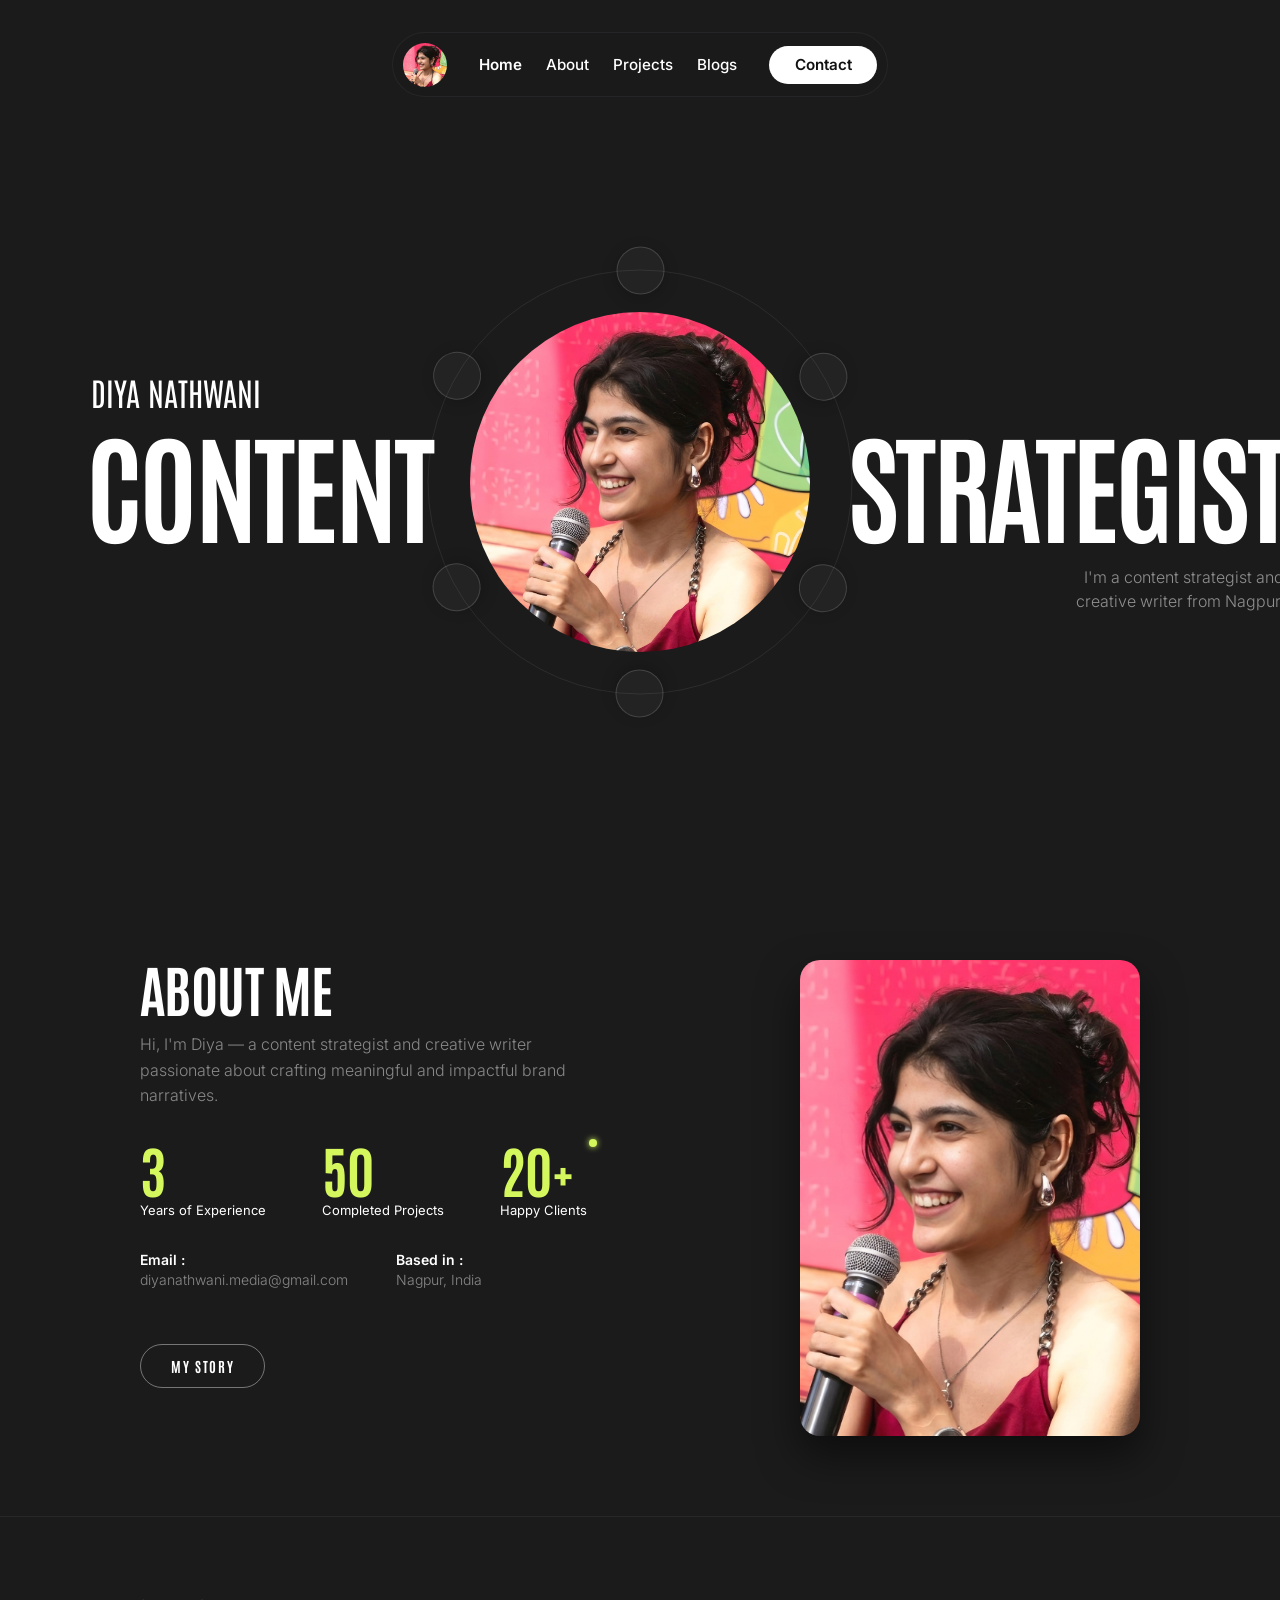
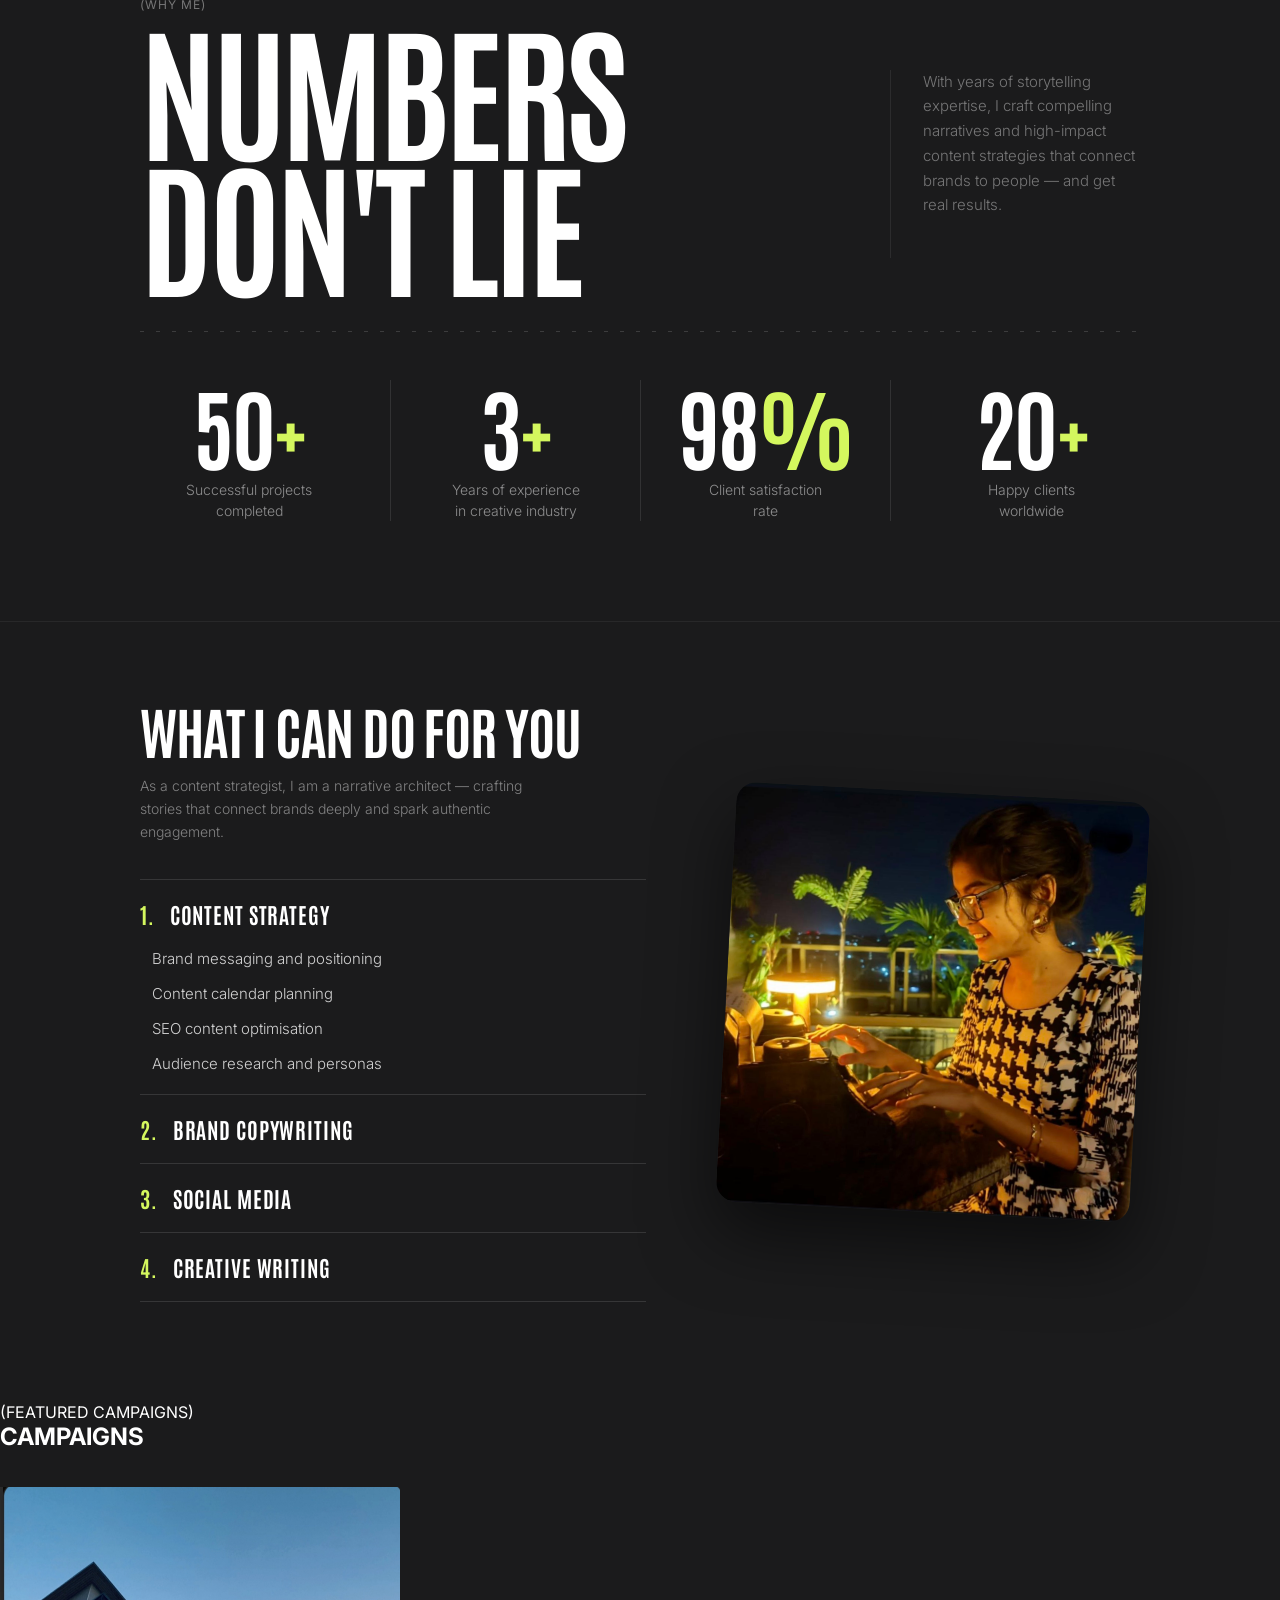
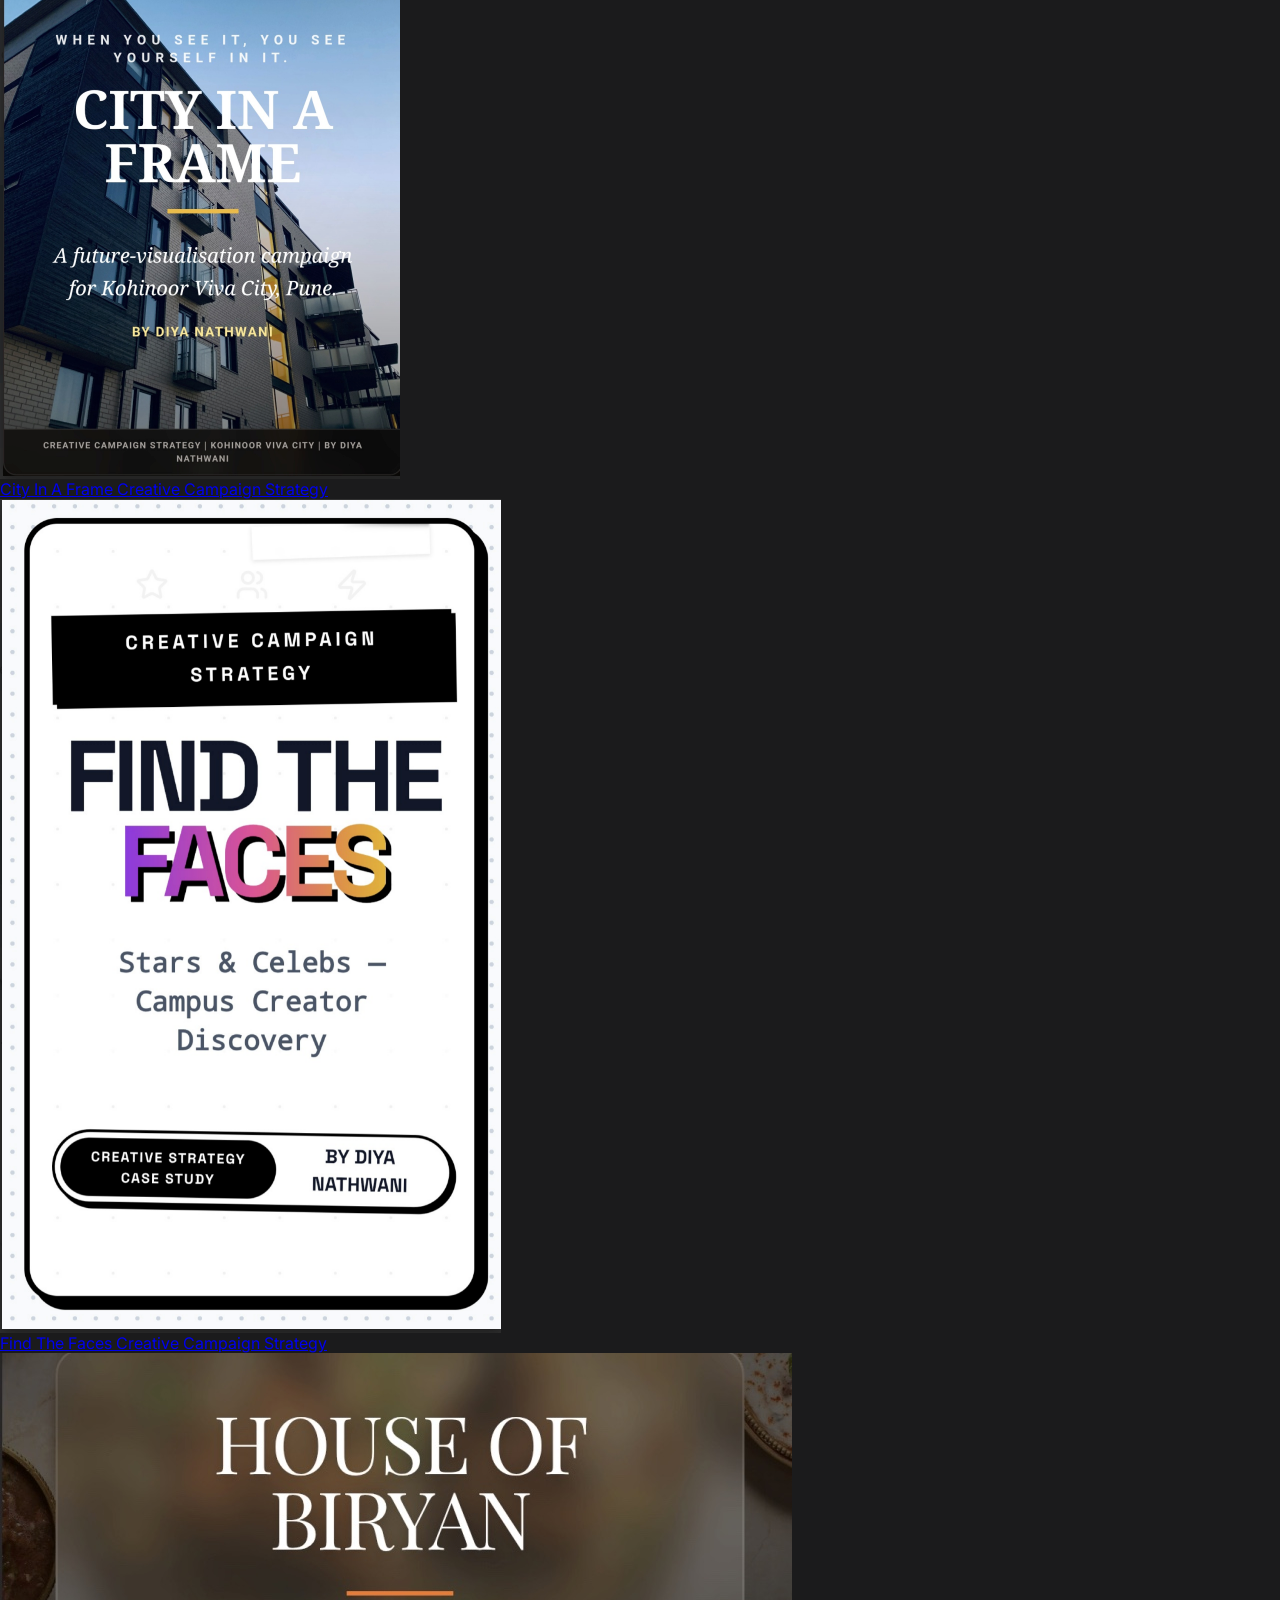
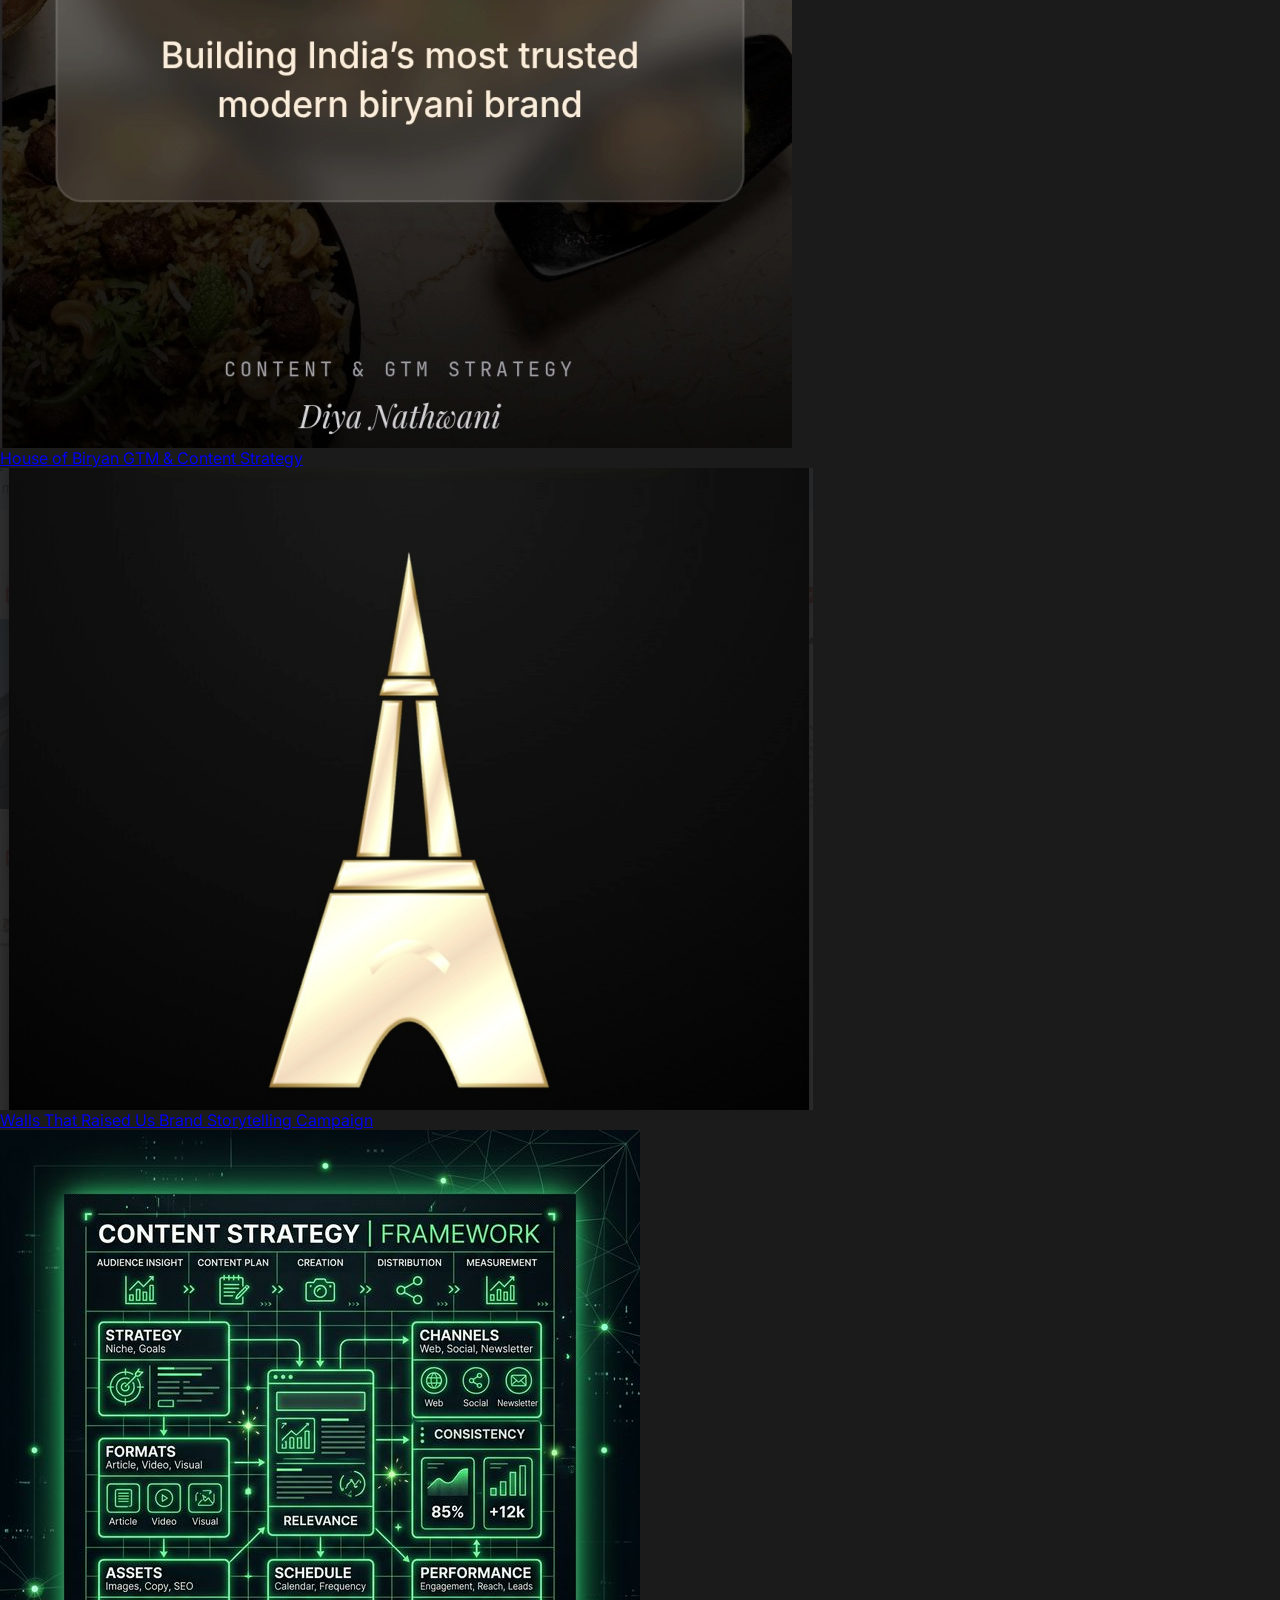
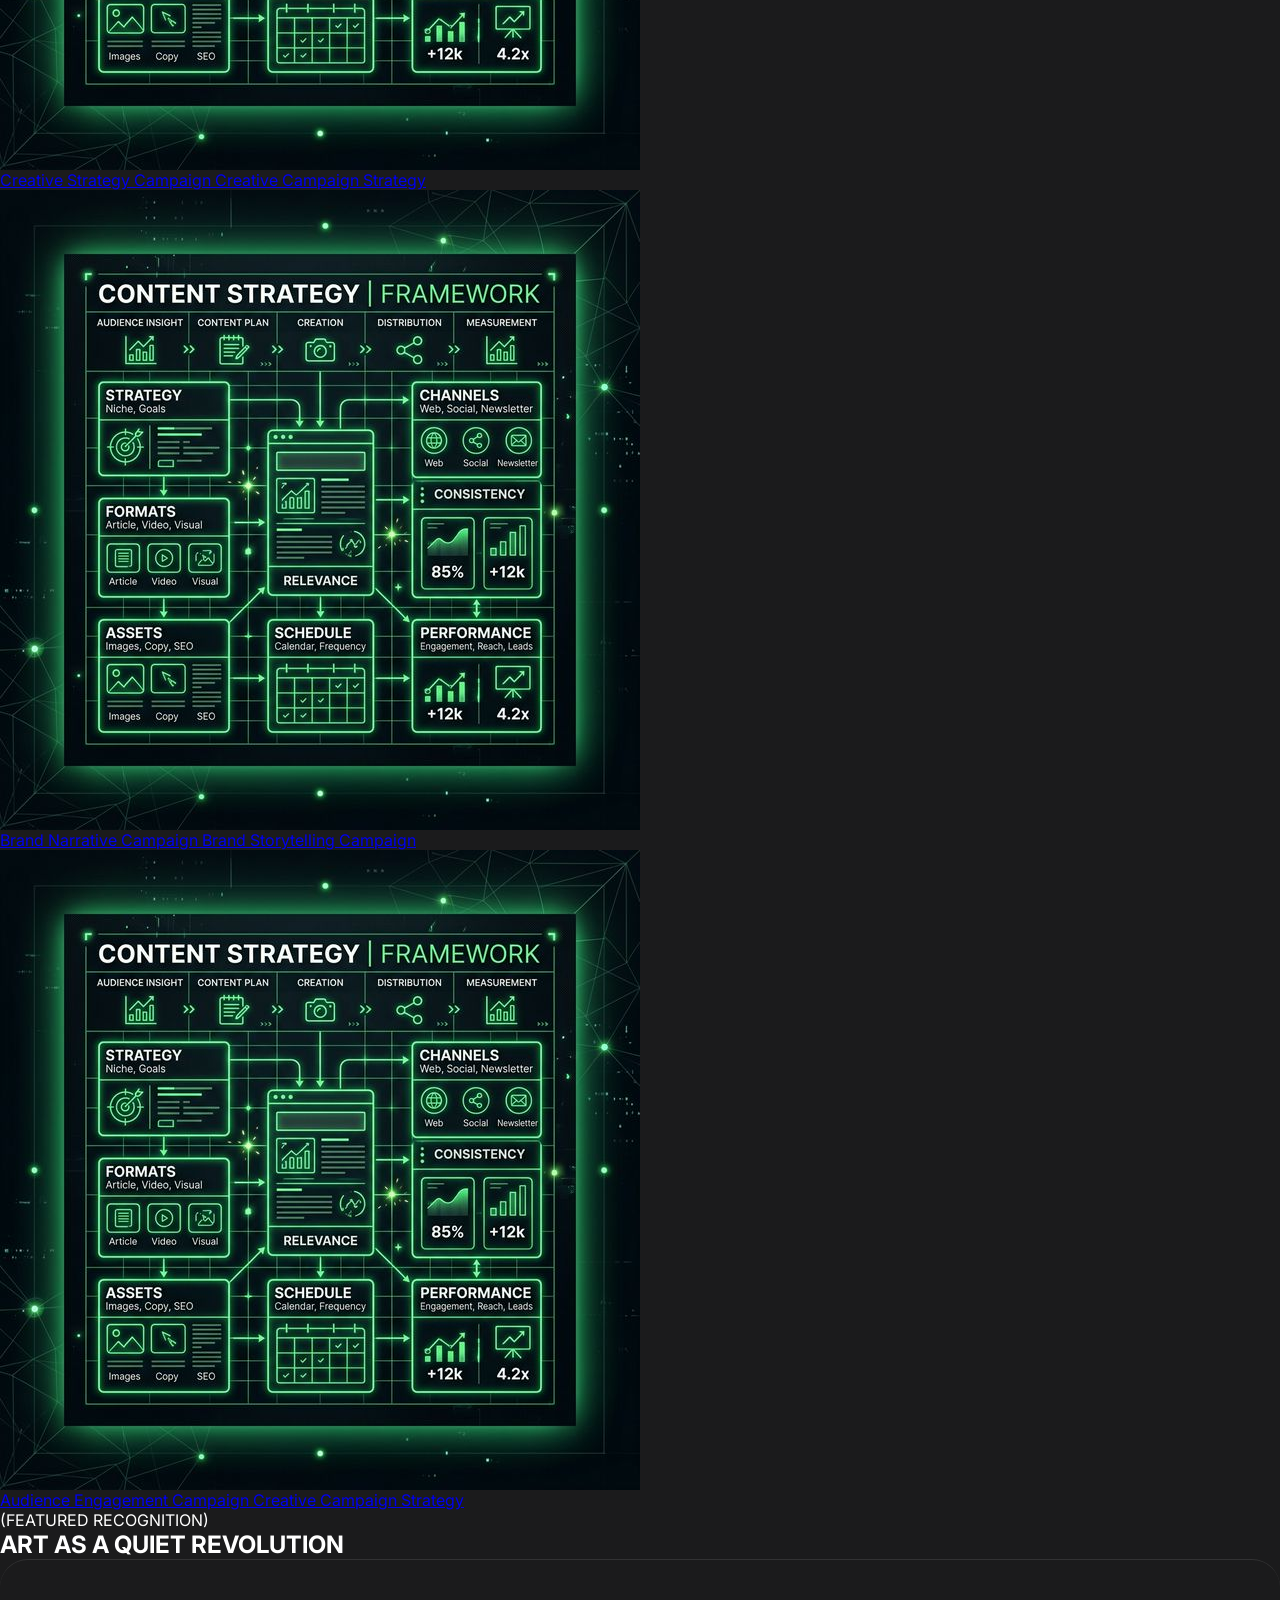
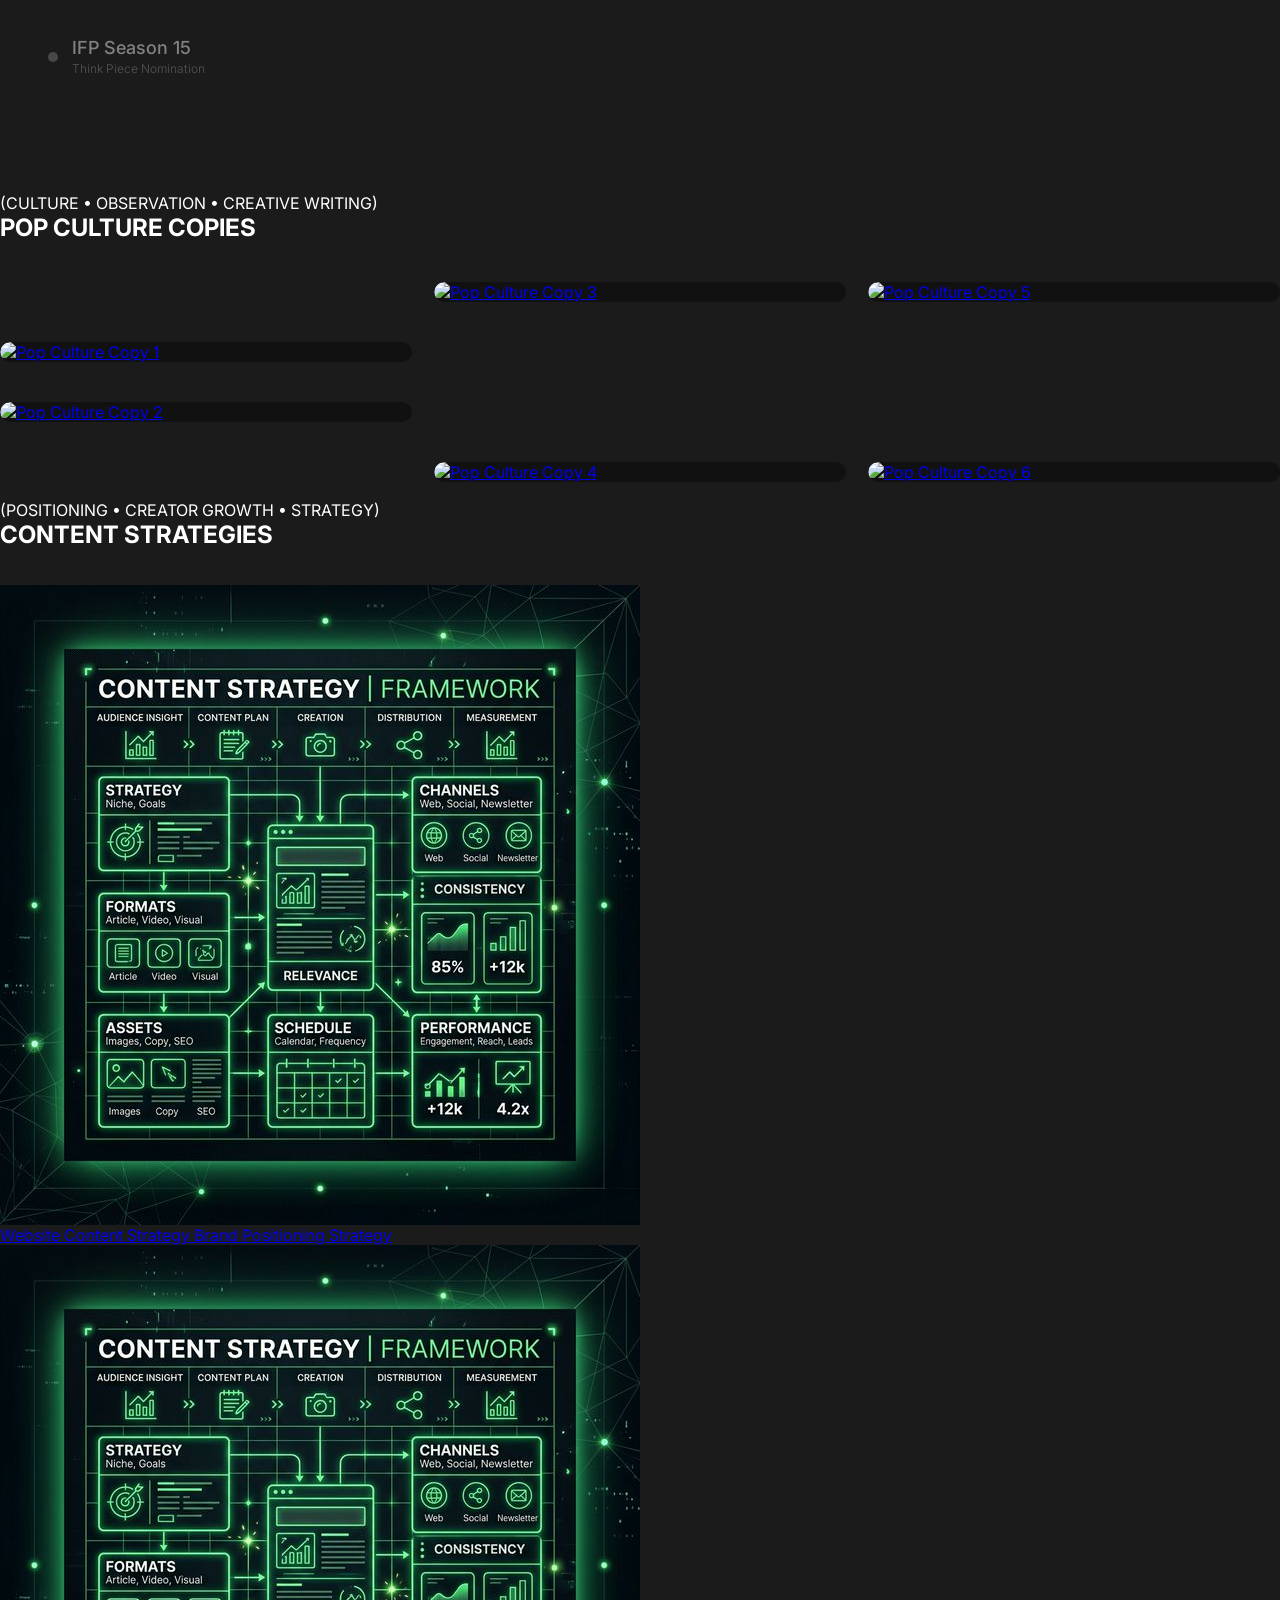
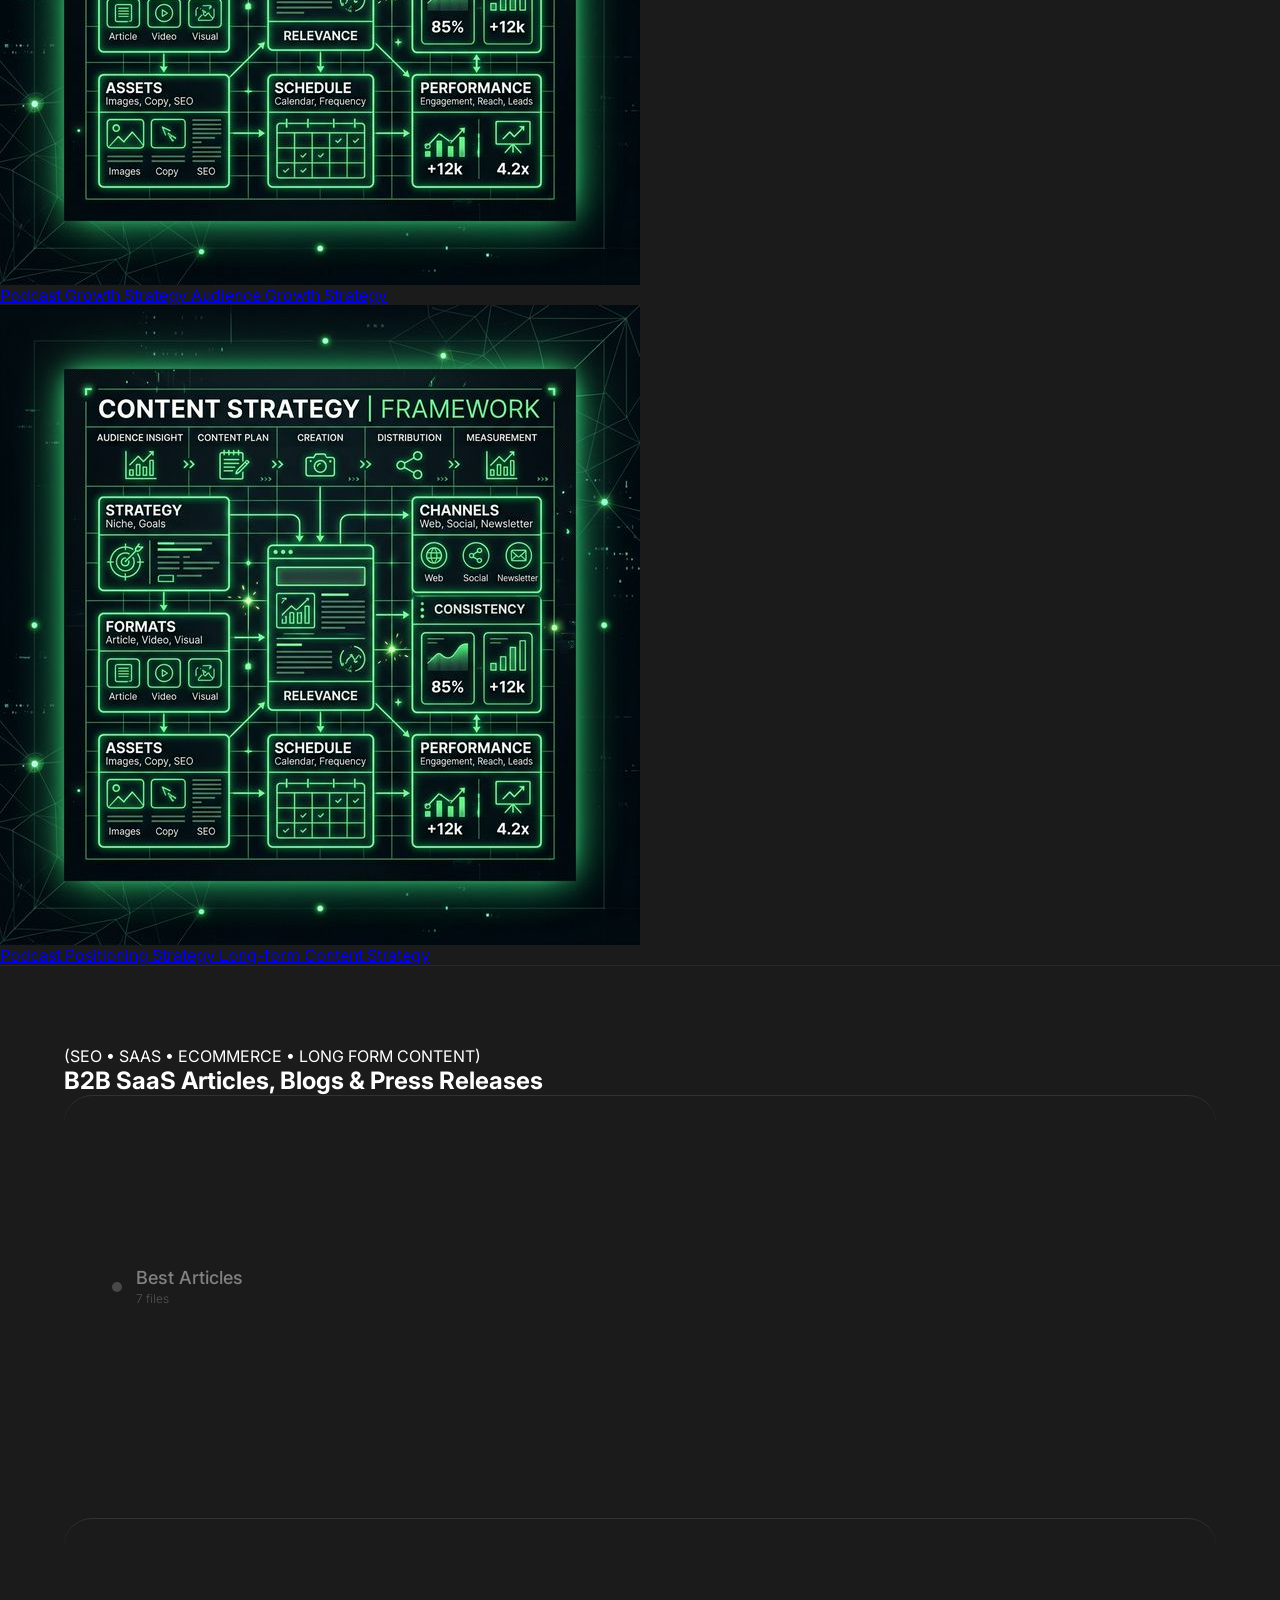
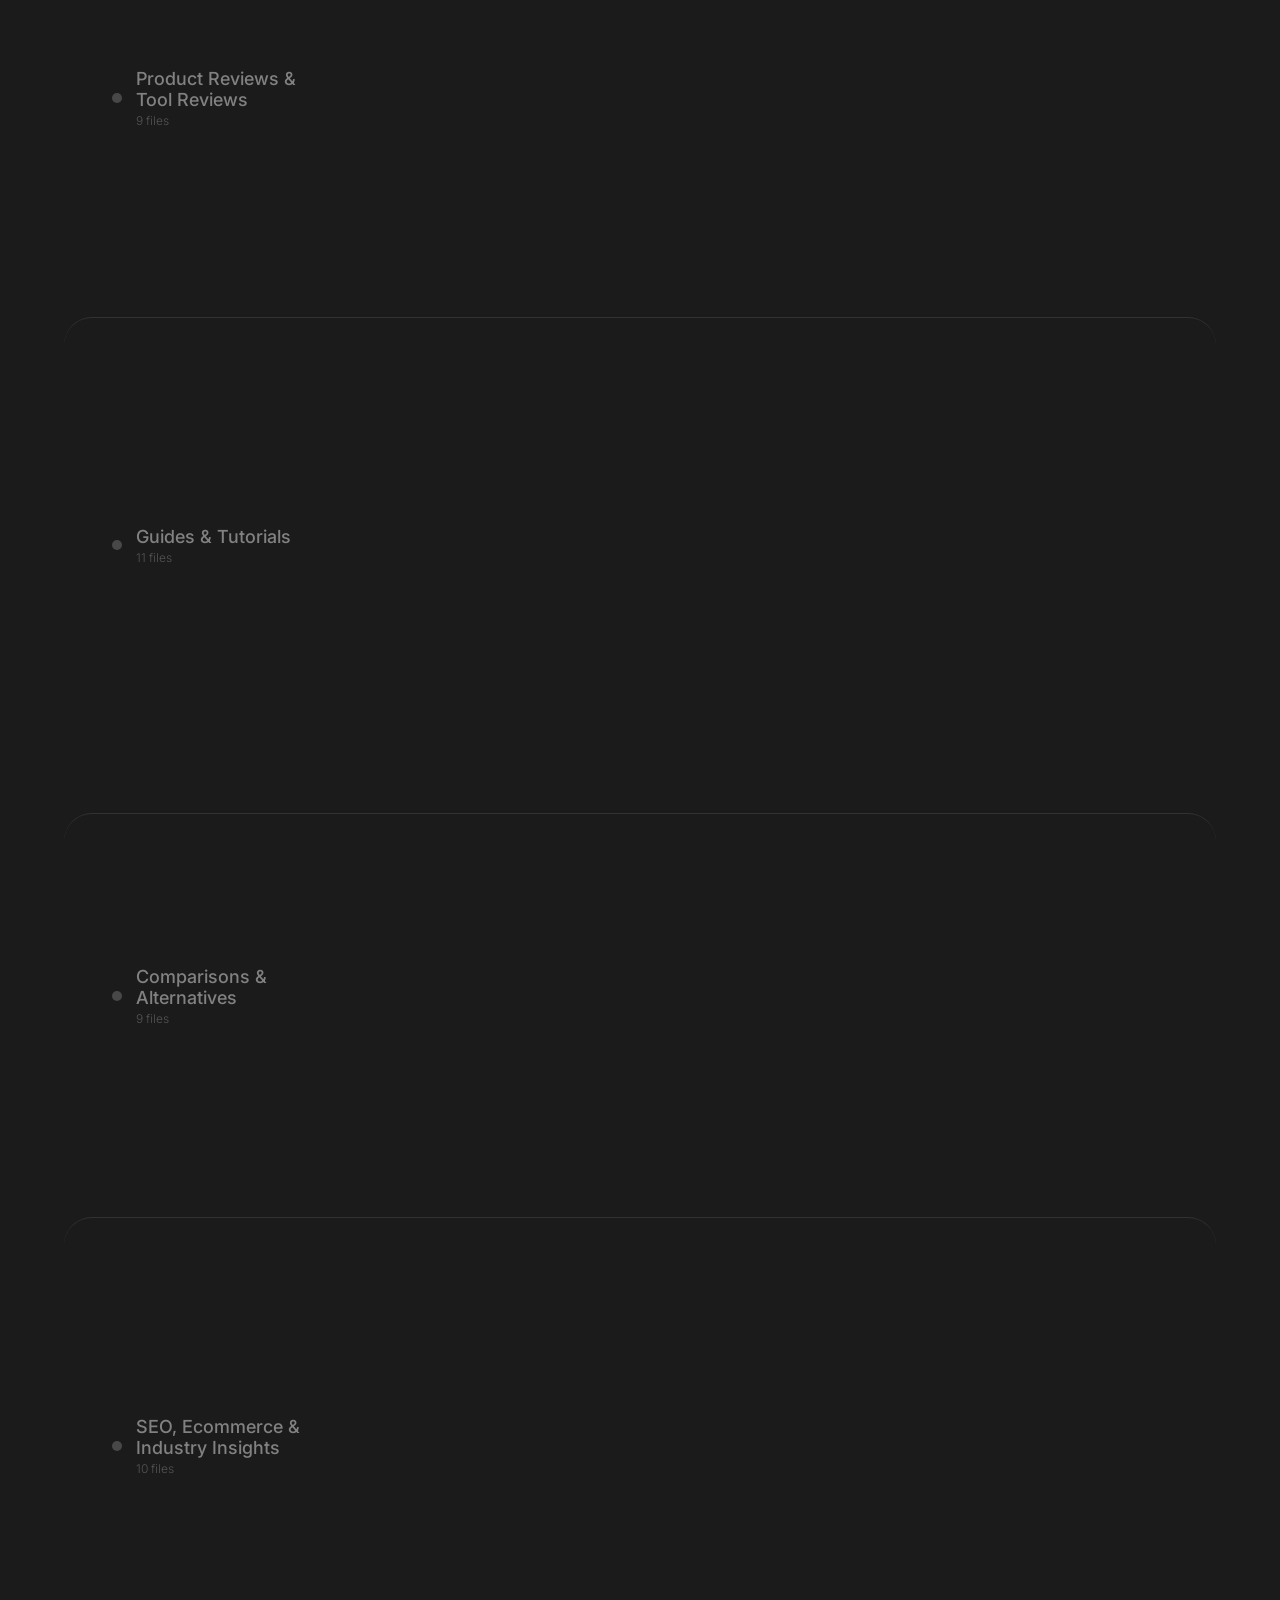
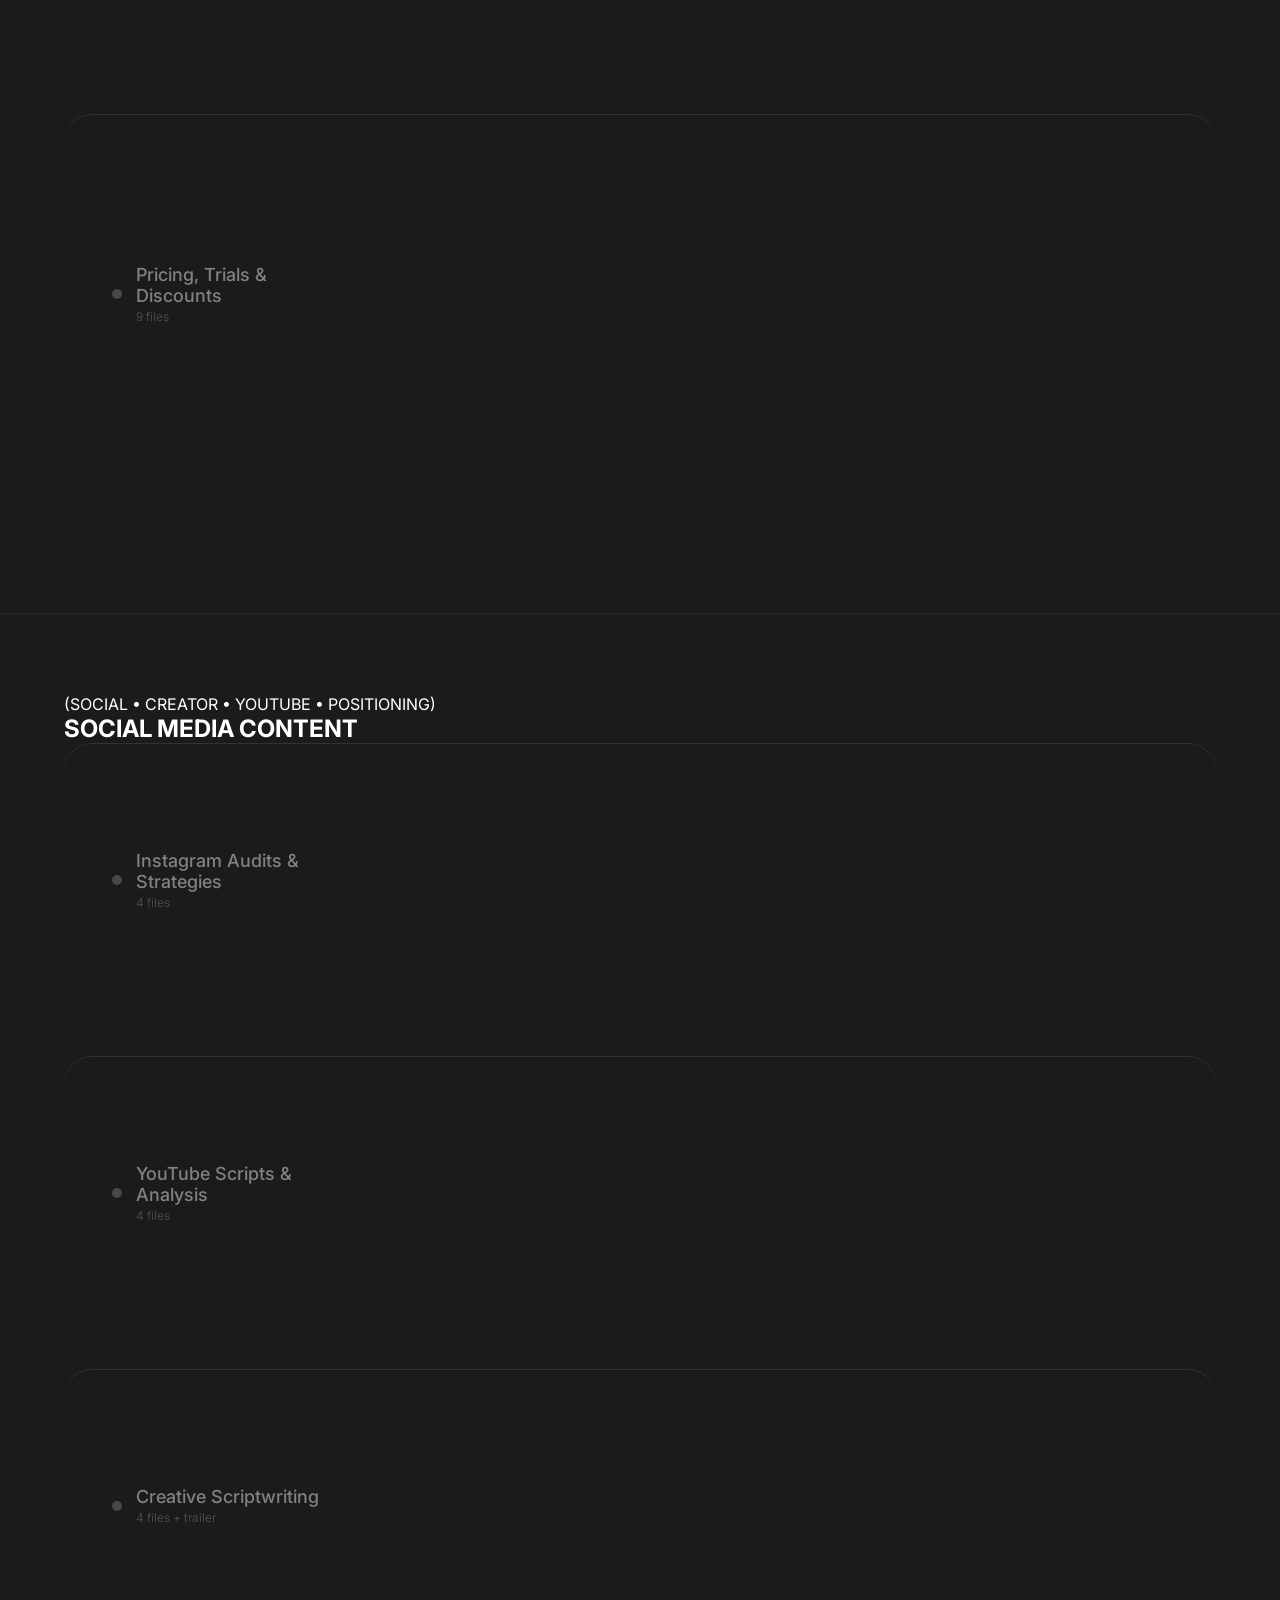
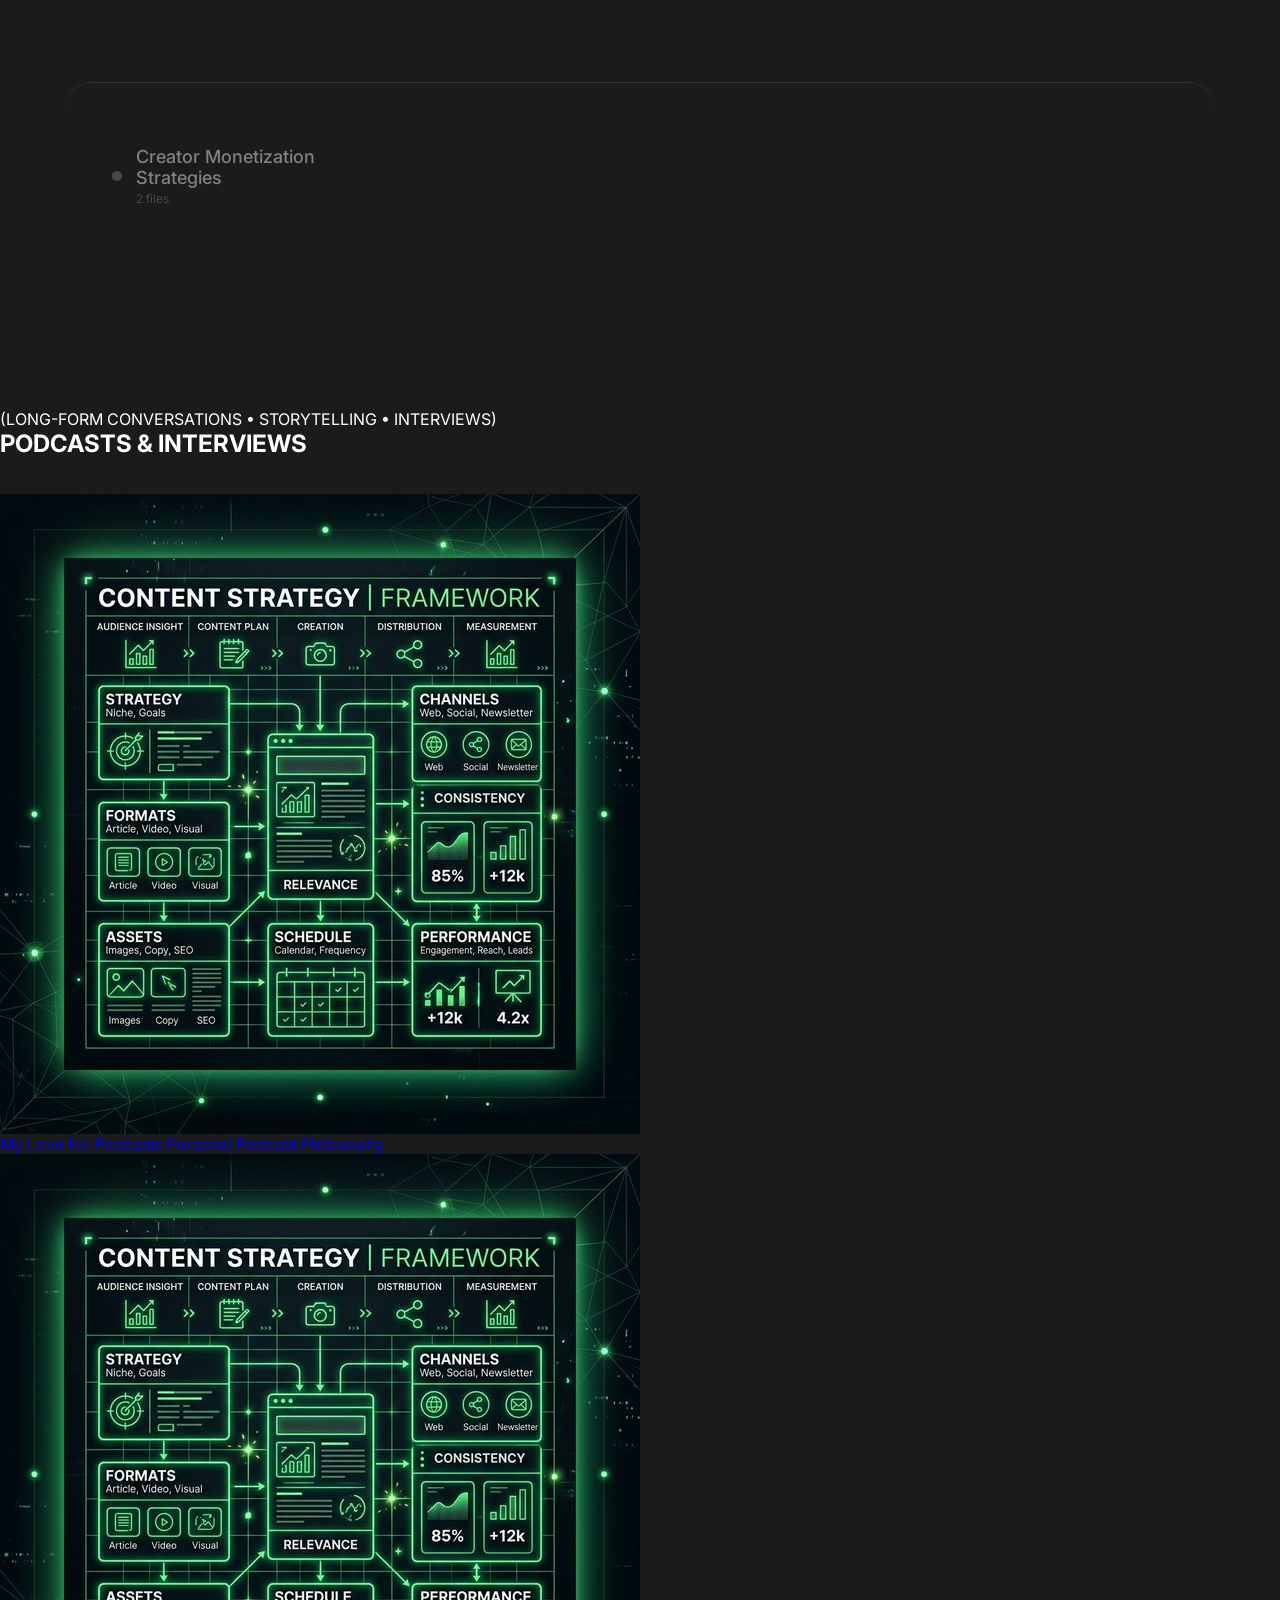
==== index.html @ 450c7068 "Update index.html" ====
<!DOCTYPE html>
<html lang="en">
<head>
  <meta charset="UTF-8" />
  <meta name="viewport" content="width=device-width, initial-scale=1.0" />
  
  <!-- Primary Meta Tags -->
  <title>Diya Nathwani | Content Strategist</title>
  <meta name="title" content="Diya Nathwani | Content Strategist" />
  <meta name="description" content="Diya Nathwani is a content strategist and creative writer crafting compelling narratives and high-impact content strategies that connect brands to people." />
  <meta name="keywords" content="Diya Nathwani, Content Strategist, Creative Writer, Brand Copywriting, Social Media, Nagpur" />
  <meta name="author" content="Diya Nathwani" />
  <meta name="robots" content="index, follow" />

  <!-- Open Graph / Facebook -->
  <meta property="og:type" content="website" />
  <meta property="og:url" content="https://diyanathwani.com/" />
  <meta property="og:title" content="Diya Nathwani | Content Strategist" />
  <meta property="og:description" content="Diya Nathwani is a content strategist and creative writer crafting compelling narratives and high-impact content strategies that connect brands to people." />
  <meta property="og:image" content="https://diyanathwani.com/assets/images/huh.jpg" />

  <!-- Twitter -->
  <meta property="twitter:card" content="summary_large_image" />
  <meta property="twitter:url" content="https://diyanathwani.com/" />
  <meta property="twitter:title" content="Diya Nathwani | Content Strategist" />
  <meta property="twitter:description" content="Diya Nathwani is a content strategist and creative writer crafting compelling narratives and high-impact content strategies that connect brands to people." />
  <meta property="twitter:image" content="https://diyanathwani.com/assets/images/huh.jpg" />
  <link rel="preconnect" href="https://fonts.googleapis.com" />
  <link rel="preconnect" href="https://fonts.gstatic.com" crossorigin />
  <link href="https://fonts.googleapis.com/css2?family=Antonio:wght@400;700&family=Inter:wght@300;400;500;600&display=swap" rel="stylesheet" />
  <script src="https://unpkg.com/@phosphor-icons/web"></script>
  <script type="module" crossorigin src="/assets/index-CNvsCBVp.js"></script>
  <link rel="stylesheet" crossorigin href="/assets/index-BujY1Nu0.css">
  <style>

    .bw-cards{
  display:flex;
  gap:18px;
  max-width:900px;
  overflow-x:auto;
  padding-right:10px;
}

.bw-card{
  flex:0 0 220px;
}

    .bw-section{
  padding-inline:clamp(20px,5vw,80px);
}

.bw-row{
  padding:48px;
  border-radius:28px;
}

    /* ═════════ PORTFOLIO ADDITIONS ═════════ */

.pop-grid{
  columns:3 260px;
  column-gap:18px;
  margin-top:40px;
}

.pop-item{
  display:block;
  margin-bottom:18px;
  overflow:hidden;
  border-radius:18px;
}

.pop-item img{
  width:100%;
  display:block;
  border-radius:18px;
  transition:transform .4s ease;
}

.pop-item:hover img{
  transform:scale(1.04);
}

.bw-cards{
  flex-wrap:wrap;
  gap:18px;
}

.bw-card{
  min-width:240px;
  transition:all .3s ease;
}

.bw-card:hover{
  transform:translateY(-6px);
}

/* Better spacing */

.bw-row{
  margin-bottom:72px;
}

.cs-grid{
  margin-top:36px;
}

/* Mobile */

@media(max-width:768px){

  .pop-grid{
    columns:1;
  }

  .bw-card{
    min-width:100%;
  }

  .cs-card-title{
    font-size:16px;
  }

  .cs-card-sub{
    font-size:12px;
  }

}
.bw-cards {
  display: flex !important;
  flex-wrap: wrap;
  gap: 16px;
  margin-top: 20px;
}

.bw-row {
  margin-bottom: 40px;
}

.bw-row.active {
  transform: scale(1.01);
  transition: 0.3s ease;
}

/* Journey → Clients: trophy primitives, 3 / 2 / 1 column grid (tokens match .trophy-grid) */
.jrn-clients-panel {
  grid-column: 1 / -1;
  width: 100%;
}
.jrn-clients-grid {
  grid-template-columns: repeat(3, 1fr);
  gap: 20px;
}
/* Mirror .trophy-card so GSAP (global .trophy-card) does not affect journey clients */
.jrn-clients-panel .jrn-client-tile {
  cursor: default;
  background: #ffffff0a;
  border: 1px solid #ffffff14;
  border-radius: 20px;
  flex-direction: column;
  gap: 12px;
  padding: 24px;
  transition: background 0.25s, transform 0.25s, border-color 0.25s;
  display: flex;
}
.jrn-clients-panel .jrn-client-tile:hover {
  background: #ffffff14;
  border-color: #ffffff26;
  transform: translateY(-4px);
}
.jrn-clients-panel .jrn-client-tile .jrn-desc {
  margin-top: 10px;
}
.jrn-client-role {
  font-family: var(--font-body);
  color: var(--neon-green);
  font-size: 13px;
  font-weight: 600;
  line-height: 1.35;
  margin: 0 0 8px;
}
.jrn-client-initials {
  font-family: var(--font-title);
  color: var(--neon-green);
  font-size: 18px;
  font-weight: 700;
  line-height: 1;
}
@media (width<=900px) {
  .jrn-clients-grid {
    grid-template-columns: repeat(2, 1fr);
  }
}
@media (width<=540px) {
  .jrn-clients-grid {
    grid-template-columns: 1fr;
  }
}

/* Trophy Shelf — credential thumbnails (same tokens as .trophy-icon border) */
.trophy-thumb {
  width: 100%;
  border-radius: 14px;
  overflow: hidden;
  border: 1px solid #d4f75e33;
  background: #ffffff0a;
  aspect-ratio: 4 / 3;
  margin-bottom: 4px;
  display: flex;
  align-items: center;
  justify-content: center;
}
.trophy-thumb img {
  width: 100%;
  height: 100%;
  object-fit: contain;
  object-position: center;
  display: block;
}
</style>
</head>
<body>

  <div id="bg-texture" aria-hidden="true"></div>

  <!-- ════ NAVBAR ════ -->
  <nav id="site-nav">
    <div class="nav-pill">
      <div class="nav-avatar"><img src="/assets/images/huh.jpg" alt="Diya Nathwani" /></div>
      <div class="nav-links">
        <a href="#home"     class="nav-link active">Home</a>
        <a href="#about"    class="nav-link">About</a>
        <a href="#projects" class="nav-link">Projects</a>
        <a href="#blogs"    class="nav-link">Blogs</a>
      </div>
      <a href="#contact" class="nav-contact">Contact</a>
      <!-- Hamburger (mobile only) -->
      <button class="nav-hamburger" id="navHamburger" aria-label="Open menu" aria-expanded="false">
        <span></span><span></span><span></span>
      </button>
    </div>
  </nav>

  <!-- Mobile nav overlay -->
  <div class="mobile-nav-overlay" id="mobileNav" role="dialog" aria-label="Navigation">
    <a href="#home"     class="mob-nav-link">Home</a>
    <a href="#about"    class="mob-nav-link">About</a>
    <a href="#projects" class="mob-nav-link">Projects</a>
    <a href="#blogs"    class="mob-nav-link">Blogs</a>
    <a href="#contact"  class="mob-contact-btn">Contact</a>
  </div>

  <!-- ════ HERO ════ -->
  <section id="home" class="hero-section">
    <div class="hero-content">
      <div class="hero-left">
        <div class="hero-left-inner">
          <p class="hero-subtitle">DIYA NATHWANI</p>
          <h1 class="hero-title">CONTENT</h1>
        </div>
      </div>
      <div class="hero-center">
        <div class="hero-img-wrapper">
          <img src="/assets/images/huh.jpg" alt="Diya Nathwani – Content Strategist" class="hero-img" />
          <!-- Native CSS Custom Orbit Ring -->
          <div class="hero-orbit-ring">
            <div class="orbit-icon-wrapper" style="--angle: 0deg;">
              <a href="#" class="orbit-icon" aria-label="Facebook"><i class="ph ph-facebook-logo"></i></a>
            </div>
            <div class="orbit-icon-wrapper" style="--angle: 60deg;">
              <a href="https://www.instagram.com/mindonecstasy_" class="orbit-icon" aria-label="Instagram"><i class="ph ph-instagram-logo"></i></a>
            </div>
            <div class="orbit-icon-wrapper" style="--angle: 120deg;">
              <a href="#" class="orbit-icon" aria-label="Twitter"><i class="ph ph-twitter-logo"></i></a>
            </div>
            <div class="orbit-icon-wrapper" style="--angle: 180deg;">
              <a href="https://www.linkedin.com/in/diya-nathwani6622/" class="orbit-icon" aria-label="LinkedIn"><i class="ph ph-linkedin-logo"></i></a>
            </div>
            <div class="orbit-icon-wrapper" style="--angle: 240deg;">
              <a href="#" class="orbit-icon" aria-label="YouTube"><i class="ph ph-youtube-logo"></i></a>
            </div>
            <div class="orbit-icon-wrapper" style="--angle: 300deg;">
              <a href="#" class="orbit-icon" aria-label="TikTok"><i class="ph ph-tiktok-logo"></i></a>
            </div>
          </div>
        </div>
      </div>
      <div class="hero-right">
        <div class="hero-right-inner">
          <h1 class="hero-title">STRATEGIST</h1>
          <p class="hero-desc">I'm a content strategist and<br/>creative writer from Nagpur.</p>
        </div>
      </div>
    </div>
  </section>

  <!-- ════ ABOUT ════ -->
  <section id="about" class="about-section">

    <!-- Two-column layout -->
    <div class="about-inner">

      <!-- LEFT: Text -->
      <div class="about-text">
        <div class="about-top">
          <h2 class="about-heading">ABOUT ME</h2>
          <p class="about-bio">Hi, I'm Diya — a content strategist and creative writer passionate about crafting meaningful and impactful brand narratives.</p>
        </div>

        <!-- Stats -->
        <div class="about-stats">
          <div class="about-stat">
            <span class="stat-num">3</span>
            <span class="stat-lbl">Years of Experience</span>
          </div>
          <div class="about-stat">
            <span class="stat-num">50</span>
            <span class="stat-lbl">Completed Projects</span>
          </div>
          <div class="about-stat stat-has-dot">
            <span class="stat-dot-badge"></span>
            <span class="stat-num">20+</span>
            <span class="stat-lbl">Happy Clients</span>
          </div>
        </div>

        <!-- Contact -->
        <div class="about-contact">
          <div class="about-contact-item">
            <span class="contact-label">Email :</span>
            <a href="mailto:diyanathwani.media@gmail.com" class="contact-val">diyanathwani.media@gmail.com</a>
          </div>
          <div class="about-contact-item">
            <span class="contact-label">Based in :</span>
            <span class="contact-val">Nagpur, India</span>
          </div>
        </div>

        <!-- Socials -->
        <div class="about-socials">
          <a href="#" class="soc-icon" aria-label="X"><i class="ph-bold ph-x-logo"></i></a>
          <a href="#" class="soc-icon" aria-label="Instagram"><i class="ph-bold ph-instagram-logo"></i></a>
          <a href="#" class="soc-icon" aria-label="Behance"><i class="ph-bold ph-behance-logo"></i></a>
          <a href="#" class="soc-icon" aria-label="Dribbble"><i class="ph-bold ph-dribbble-logo"></i></a>
        </div>

        <!-- CTA -->
        <a href="#" class="about-cta">MY STORY</a>
      </div>

      <!-- RIGHT: Portrait -->
      <div class="about-card">
        <img src="/assets/images/huh.jpg" alt="Diya Nathwani" />
      </div>

    </div>

  </section>

  <!-- ════ NUMBERS DON'T LIE ════ -->
  <section class="nums-section">
    <div class="nums-inner">
      <!--
        Single 4-column grid — rows:
          1: heading (cols 1-3)  |  description (col 4)
          2: divider (all cols)
          3: four stats (1 per col)
      -->

      <!-- Row 1, cols 1-3: eyebrow + heading -->
      <div class="nums-head-area">
        <span class="nums-eyebrow">(WHY ME)</span>
        <h2 class="nums-heading">NUMBERS<br>DON'T LIE</h2>
      </div>

      <!-- Row 1, col 4: description -->
      <div class="nums-desc-area">
        <p class="nums-desc">With years of storytelling expertise, I craft compelling narratives and high-impact content strategies that connect brands to people — and get real results.</p>
      </div>

      <!-- Row 2: divider -->
      <div class="nums-divider"></div>

      <!-- Row 3: four stats -->
      <div class="nums-item">
        <span class="nums-num">50<span class="nums-accent">+</span></span>
        <span class="nums-label">Successful projects<br>completed</span>
      </div>
      <div class="nums-item">
        <span class="nums-num">3<span class="nums-accent">+</span></span>
        <span class="nums-label">Years of experience<br>in creative industry</span>
      </div>
      <div class="nums-item">
        <span class="nums-num">98<span class="nums-accent">%</span></span>
        <span class="nums-label">Client satisfaction<br>rate</span>
      </div>
      <div class="nums-item nums-item-last">
        <span class="nums-num">20<span class="nums-accent">+</span></span>
        <span class="nums-label">Happy clients<br>worldwide</span>
      </div>

    </div>
  </section>

  <!-- ════ WHAT I CAN DO FOR YOU ════ -->
  <section class="svc-section">
    <div class="svc-inner">

      <!-- LEFT: heading + accordion -->
      <div class="svc-left">
        <h2 class="svc-heading">WHAT I CAN DO FOR YOU</h2>
        <p class="svc-desc">As a content strategist, I am a narrative architect — crafting stories that connect brands deeply and spark authentic engagement.</p>

        <div class="svc-list">

          <div class="svc-item open">
            <div class="svc-header">
              <span class="svc-title"><span class="svc-num">1.</span> CONTENT STRATEGY</span>
              <i class="ph ph-caret-up svc-chevron"></i>
            </div>
            <div class="svc-body">
              <ul class="svc-body-list">
                <li><i class="ph-fill ph-check-circle svc-check"></i>Brand messaging and positioning</li>
                <li><i class="ph-fill ph-check-circle svc-check"></i>Content calendar planning</li>
                <li><i class="ph-fill ph-check-circle svc-check"></i>SEO content optimisation</li>
                <li><i class="ph-fill ph-check-circle svc-check"></i>Audience research and personas</li>
              </ul>
            </div>
          </div>

          <div class="svc-item">
            <div class="svc-header">
              <span class="svc-title"><span class="svc-num">2.</span> BRAND COPYWRITING</span>
              <i class="ph ph-caret-down svc-chevron"></i>
            </div>
            <div class="svc-body">
              <ul class="svc-body-list">
                <li><i class="ph-fill ph-check-circle svc-check"></i>Website copy and landing pages</li>
                <li><i class="ph-fill ph-check-circle svc-check"></i>Email marketing campaigns</li>
                <li><i class="ph-fill ph-check-circle svc-check"></i>Ad copy and taglines</li>
                <li><i class="ph-fill ph-check-circle svc-check"></i>Product descriptions</li>
              </ul>
            </div>
          </div>

          <div class="svc-item">
            <div class="svc-header">
              <span class="svc-title"><span class="svc-num">3.</span> SOCIAL MEDIA</span>
              <i class="ph ph-caret-down svc-chevron"></i>
            </div>
            <div class="svc-body">
              <ul class="svc-body-list">
                <li><i class="ph-fill ph-check-circle svc-check"></i>Social media content creation</li>
                <li><i class="ph-fill ph-check-circle svc-check"></i>Platform strategy and growth</li>
                <li><i class="ph-fill ph-check-circle svc-check"></i>Campaign planning and execution</li>
                <li><i class="ph-fill ph-check-circle svc-check"></i>Community management</li>
              </ul>
            </div>
          </div>

          <div class="svc-item svc-item-last">
            <div class="svc-header">
              <span class="svc-title"><span class="svc-num">4.</span> CREATIVE WRITING</span>
              <i class="ph ph-caret-down svc-chevron"></i>
            </div>
            <div class="svc-body">
              <ul class="svc-body-list">
                <li><i class="ph-fill ph-check-circle svc-check"></i>Blog articles and long-form content</li>
                <li><i class="ph-fill ph-check-circle svc-check"></i>Storytelling and brand narratives</li>
                <li><i class="ph-fill ph-check-circle svc-check"></i>Script and video content</li>
                <li><i class="ph-fill ph-check-circle svc-check"></i>Ghostwriting services</li>
              </ul>
            </div>
          </div>

        </div>
      </div>

      <!-- RIGHT: tilted workspace image -->
      <div class="svc-right">
        <div class="svc-img-wrap">
          <img src="/assets/images/diyyyyyy.jpeg" alt="Diya Nathwani at a typewriter, creative writing" />
        </div>
      </div>

    </div>
  </section>
  <!-- KEEP YOUR EXISTING BEST WORK ROWS BELOW THIS -->
<!-- ═════════════════════════════════════════════ -->
<!-- ═════════════ CAMPAIGNS ════════════════════ -->
<!-- ═════════════════════════════════════════════ -->

<section class="cs-section" aria-label="Campaigns">
  <div class="cs-inner">

    <div class="cs-top">
      <span class="cs-eyebrow">(FEATURED CAMPAIGNS)</span>
      <h2 class="cs-heading">CAMPAIGNS</h2>
      <div class="cs-underline" aria-hidden="true"></div>
    </div>

    <div class="cs-grid">

      <a class="cs-card"
         href="https://drive.google.com/file/d/1fxuX1uYft1XD1Ewwlf7-z1192UnDnknt/view?usp=sharing"
         target="_blank">

        <div class="cs-card-inner">
          <img class="cs-card-img"
               src="/assets/images/CityAFrame.png"
               alt="City In A Frame" />

          <div class="cs-card-overlay"></div>

          <div class="cs-card-panel">
            <span class="cs-card-title">City In A Frame</span>
            <span class="cs-card-sub">
              Creative Campaign Strategy
            </span>
          </div>
        </div>
      </a>

      <a class="cs-card"
         href="https://drive.google.com/file/d/1689v_AvnL_LpCHKwJ_dNSbu5sac0GrLw/view?usp=sharing"
         target="_blank">

        <div class="cs-card-inner">
          <img class="cs-card-img"
               src="/assets/images/FindEfaces.png"
               alt="Find The Faces" />

          <div class="cs-card-overlay"></div>

          <div class="cs-card-panel">
            <span class="cs-card-title">Find The Faces</span>
            <span class="cs-card-sub">
              Creative Campaign Strategy
            </span>
          </div>
        </div>
      </a>

      <a class="cs-card"
         href="https://drive.google.com/file/d/1wt8wcN5WKZw-NR_2tuIFOhZ6ZyVkG9aT/view?usp=sharing"
         target="_blank">

        <div class="cs-card-inner">
          <img class="cs-card-img"
               src="/assets/images/HOBirayani.jpeg"
               alt="House of Biryan" />

          <div class="cs-card-overlay"></div>

          <div class="cs-card-panel">
            <span class="cs-card-title">House of Biryan</span>
            <span class="cs-card-sub">
              GTM &amp; Content Strategy
            </span>
          </div>
        </div>
      </a>

      <a class="cs-card"
         href="https://drive.google.com/file/d/1rxLT59X_l10-KaSVdV1vwu42qe090BPm/view?usp=sharing"
         target="_blank">

        <div class="cs-card-inner">
          <img class="cs-card-img"
               src="/assets/images/wall.png"
               alt="Walls That Raised Us" />

          <div class="cs-card-overlay"></div>

          <div class="cs-card-panel">
            <span class="cs-card-title">Walls That Raised Us</span>
            <span class="cs-card-sub">
              Brand Storytelling Campaign
            </span>
          </div>
        </div>
      </a>

      <a class="cs-card"
         href="https://drive.google.com/file/d/1HbjMqGhRyRqtpZjIl-KCqDCuULmCXeoq/view?usp=drive_link"
         target="_blank">

        <div class="cs-card-inner">
          <img class="cs-card-img"
               src="/assets/images/th-cs.png"
               alt="Creative Strategy Campaign" />

          <div class="cs-card-overlay"></div>

          <div class="cs-card-panel">
            <span class="cs-card-title">
              Creative Strategy Campaign
            </span>

            <span class="cs-card-sub">
              Creative Campaign Strategy
            </span>
          </div>
        </div>
      </a>

      <a class="cs-card"
         href="https://drive.google.com/file/d/1NLHxzUowRf-gSwOryOGjkGn3duT4OxYp/view?usp=drive_link"
         target="_blank">

        <div class="cs-card-inner">
          <img class="cs-card-img"
               src="/assets/images/th-cs.png"
               alt="Brand Narrative Campaign" />

          <div class="cs-card-overlay"></div>

          <div class="cs-card-panel">
            <span class="cs-card-title">
              Brand Narrative Campaign
            </span>

            <span class="cs-card-sub">
              Brand Storytelling Campaign
            </span>
          </div>
        </div>
      </a>

      <a class="cs-card"
         href="https://drive.google.com/file/d/1tgPvaOq6cosSPPkM7ymIGH91WAPsG0E_/view?usp=drive_link"
         target="_blank">

        <div class="cs-card-inner">
          <img class="cs-card-img"
               src="/assets/images/th-cs.png"
               alt="Audience Engagement Campaign" />

          <div class="cs-card-overlay"></div>

          <div class="cs-card-panel">
            <span class="cs-card-title">
              Audience Engagement Campaign
            </span>

            <span class="cs-card-sub">
              Creative Campaign Strategy
            </span>
          </div>
        </div>
      </a>

    </div>
  </div>
</section>

<!-- ═════════ FEATURED RECOGNITION ═════════ -->

<section class="cs-section">

  <div class="cs-inner">

    <div class="cs-top">

      <span class="cs-eyebrow">
        (FEATURED RECOGNITION)
      </span>

      <h2 class="cs-heading">
        ART AS A QUIET REVOLUTION
      </h2>

      <div class="cs-underline"></div>

    </div>

    <div class="bw-row">

      <div class="bw-row-meta">

        <span class="bw-dot"></span>

        <div class="bw-row-text">

          <h3 class="bw-cat">
            IFP Season 15
          </h3>

          <span class="bw-count">
            Think Piece Nomination
          </span>

        </div>

      </div>

      <div class="bw-cards">

        <a href="https://drive.google.com/file/d/1I4C1II186NHOlHLR5cGlF2d3TZ9J1s-Y/view?usp=drive_link"
           target="_blank"
           class="bw-card">

          <img src="/assets/images/th-cs.png"
               class="bw-thumb" />

          <div class="bw-card-info">

            <h4>
              Art as a Quiet Revolution
            </h4>

            <p>
              Nominated in Think Piece Category @ IFP Season 15
            </p>

          </div>

        </a>

      </div>

    </div>

  </div>

</section>

<!-- ═════════ POP CULTURE COPIES ═════════ -->

<section class="cs-section">

  <div class="cs-inner">

    <div class="cs-top">

      <span class="cs-eyebrow">
        (CULTURE • OBSERVATION • CREATIVE WRITING)
      </span>

      <h2 class="cs-heading">
        POP CULTURE COPIES
      </h2>

      <div class="cs-underline"></div>

    </div>

    <!-- SPECIAL CSS FOR THIS SECTION ONLY -->

    <style>

      .pop-grid{
        display:grid;
        grid-template-columns:repeat(3,1fr);
        gap:22px;
        margin-top:40px;
        align-items:start;
      }

      .pop-item{
        display:block;
        overflow:hidden;
        border-radius:24px;
        background:#111;
        transition:.3s ease;
      }

      .pop-item img{
        width:100%;
        height:auto;
        display:block;
        border-radius:24px;
        object-fit:contain;
        transition:transform .35s ease;
      }

      .pop-item:hover img{
        transform:scale(1.02);
      }

      /* staggered editorial layout */

      .pop-item:nth-child(1){
        margin-top:120px;
      }

      .pop-item:nth-child(4){
        margin-top:-120px;
      }

      @media(max-width:900px){

        .pop-grid{
          grid-template-columns:repeat(2,1fr);
        }

        .pop-item:nth-child(1),
        .pop-item:nth-child(4){
          margin-top:0;
        }

      }

      @media(max-width:640px){

        .pop-grid{
          grid-template-columns:1fr;
        }

      }

    </style>

    <div class="pop-grid">

      <!-- 2 -->

      <a class="pop-item"
         href="https://drive.google.com/open?id=13M9X7Hk8S-V6_m9aY-Z2L9X7Hk8S-V6_"
         target="_blank">

        <img src="https://raw.githubusercontent.com/ayushrai-hub/diya/main/assets/images/Pop-Culture%20Copy2.jpg"
             alt="Pop Culture Copy 2" />

      </a>

      <!-- 3 -->

      <a class="pop-item"
         href="https://drive.google.com/open?id=14N9X7Hk8S-V6_m9aY-Z2L9X7Hk8S-V6_"
         target="_blank">

        <img src="https://raw.githubusercontent.com/ayushrai-hub/diya/main/assets/images/Pop-Culture%20Copy3.jpg"
             alt="Pop Culture Copy 3" />

      </a>

      <!-- 5 -->

      <a class="pop-item"
         href="https://drive.google.com/open?id=16P9X7Hk8S-V6_m9aY-Z2L9X7Hk8S-V6_"
         target="_blank">

        <img src="https://raw.githubusercontent.com/ayushrai-hub/diya/main/assets/images/Pop-Culture%20Copy5.jpg"
             alt="Pop Culture Copy 5" />

      </a>

      <!-- 1 -->

      <a class="pop-item"
         href="https://drive.google.com/open?id=12L9X7Hk8S-V6_m9aY-Z2L9X7Hk8S-V6_"
         target="_blank">

        <img src="https://raw.githubusercontent.com/ayushrai-hub/diya/main/assets/images/Pop-Culture%20Copy1.jpg"
             alt="Pop Culture Copy 1" />

      </a>

      <!-- 4 -->

      <a class="pop-item"
         href="https://drive.google.com/open?id=15O9X7Hk8S-V6_m9aY-Z2L9X7Hk8S-V6_"
         target="_blank">

        <img src="https://raw.githubusercontent.com/ayushrai-hub/diya/main/assets/images/Pop-Culture%20Copy4.jpg"
             alt="Pop Culture Copy 4" />

      </a>

      <!-- 6 -->

      <a class="pop-item"
         href="https://drive.google.com/open?id=17Q9X7Hk8S-V6_m9aY-Z2L9X7Hk8S-V6_"
         target="_blank">

        <img src="https://raw.githubusercontent.com/ayushrai-hub/diya/main/assets/images/Pop-Culture%20Copy6.jpg"
             alt="Pop Culture Copy 6" />

      </a>

    </div>

  </div>

</section>
  <!-- ═════════ CONTENT STRATEGIES ═════════ -->

<section class="cs-section" aria-label="Content Strategies">

  <div class="cs-inner">

    <div class="cs-top">

      <span class="cs-eyebrow">
        (POSITIONING • CREATOR GROWTH • STRATEGY)
      </span>

      <h2 class="cs-heading">
        CONTENT STRATEGIES
      </h2>

      <div class="cs-underline"></div>

    </div>

    <div class="cs-grid">

      <a class="cs-card"
         href="https://drive.google.com/file/d/11s2SEht5gFAAFqX_EFWLFAqvRYBRi31c/view?usp=drive_link"
         target="_blank">

        <div class="cs-card-inner">

          <img class="cs-card-img"
               src="/assets/images/th-cs.png"
               alt="Website Content Strategy" />

          <div class="cs-card-overlay"></div>

          <div class="cs-card-panel">

            <span class="cs-card-title">
              Website Content Strategy
            </span>

            <span class="cs-card-sub">
              Brand Positioning Strategy
            </span>

          </div>

        </div>
      </a>

      <a class="cs-card"
         href="https://drive.google.com/file/d/1fo8Jb1DIpcysy7nBiMcR6ffJKdeYQIOA/view?usp=drive_link"
         target="_blank">

        <div class="cs-card-inner">

          <img class="cs-card-img"
               src="/assets/images/th-cs.png"
               alt="Podcast Growth Strategy" />

          <div class="cs-card-overlay"></div>

          <div class="cs-card-panel">

            <span class="cs-card-title">
              Podcast Growth Strategy
            </span>

            <span class="cs-card-sub">
              Audience Growth Strategy
            </span>

          </div>

        </div>
      </a>

      <a class="cs-card"
         href="https://drive.google.com/file/d/1CePBh530tk9c8Kt1BjJLP4_b7U8dMQxT/view?usp=drive_link"
         target="_blank">

        <div class="cs-card-inner">

          <img class="cs-card-img"
               src="/assets/images/th-cs.png"
               alt="Podcast Positioning Strategy" />

          <div class="cs-card-overlay"></div>

          <div class="cs-card-panel">

            <span class="cs-card-title">
              Podcast Positioning Strategy
            </span>

            <span class="cs-card-sub">
              Long-form Content Strategy
            </span>

          </div>

        </div>
      </a>

    </div>

  </div>

</section>
<!-- ═════════ B2B SAAS ARTICLES ═════════ -->

<section class="bw-section" id="projects">

  <div class="cs-inner">

    <div class="cs-top">

      <span class="cs-eyebrow">
        (SEO • SAAS • ECOMMERCE • LONG FORM CONTENT)
      </span>

      <h2 class="cs-heading">
        B2B SaaS Articles, Blogs & Press Releases
      </h2>

      <div class="cs-underline"></div>

    </div>
<!-- ═════════════════════════════════════ -->
<!-- ════════ 1. BEST ARTICLES ══════════ -->
<!-- ═════════════════════════════════════ -->

<div class="bw-row">

  <div class="bw-row-meta">

    <span class="bw-dot"></span>

    <div class="bw-row-text">
      <h3 class="bw-cat">Best Articles</h3>
      <span class="bw-count">7 files</span>
    </div>

  </div>

  <div class="bw-cards">

    <a href="https://drive.google.com/open?id=1Xis1DALl3fxCqO5oOE3cXwIzyTuJ7vV3" target="_blank" class="bw-card">
      <img src="/assets/images/th-cs.png" class="bw-thumb" />
      <div class="bw-card-info">
        <h4>15 Best Ecommerce Strategies For Black Friday 2025</h4>
      </div>
    </a>

    <a href="https://drive.google.com/open?id=1MBeDJdBIA-5cbqft7prJgPwxbnF9WYuc" target="_blank" class="bw-card">
      <img src="/assets/images/th-cs.png" class="bw-thumb" />
      <div class="bw-card-info">
        <h4>Amazon Restricted Products: List Of Gated Categories & Brands (2025)</h4>
      </div>
    </a>

    <a href="https://drive.google.com/open?id=1gyAFuS1Le1p3GyE-udBVGMgpTsR-zhjE" target="_blank" class="bw-card">
      <img src="/assets/images/th-cs.png" class="bw-thumb" />
      <div class="bw-card-info">
        <h4>Aaj Ka Gyaan: Best Indian E-Commerce Marketplaces To Sell Online</h4>
      </div>
    </a>

    <a href="https://drive.google.com/open?id=17tuPLmscXM5jcxk-NJ0JKyEe1s6bV4g9" target="_blank" class="bw-card">
      <img src="/assets/images/th-cs.png" class="bw-thumb" />
      <div class="bw-card-info">
        <h4>10+ Best Amazon Keyword Tools 2025</h4>
      </div>
    </a>

    <a href="https://drive.google.com/open?id=14BvJAcYUfmpaw3dIRKfbvBbiRFvcY94a" target="_blank" class="bw-card">
      <img src="/assets/images/th-cs.png" class="bw-thumb" />
      <div class="bw-card-info">
        <h4>13 Best Amazon Data Analytics Tools For E-Commerce Businesses In 2024</h4>
      </div>
    </a>

    <a href="https://drive.google.com/open?id=1gsHYljAWwJe5p6pBUnrzZ_mVJzVek1FJ" target="_blank" class="bw-card">
      <img src="/assets/images/th-cs.png" class="bw-thumb" />
      <div class="bw-card-info">
        <h4>Top 16 Amazon Analytics Tools Essential For Business Growth (2025)</h4>
      </div>
    </a>

    <a href="https://drive.google.com/open?id=1YqYhHX7utPOg9806ley38Un8ZAaJbtsj" target="_blank" class="bw-card">
      <img src="/assets/images/th-cs.png" class="bw-thumb" />
      <div class="bw-card-info">
        <h4>8 Best Amazon Landing Page Builders to Boost Conversions</h4>
      </div>
    </a>

  </div>

</div>

<!-- ═════════════════════════════════════ -->
<!-- ═════ 2. PRODUCT & TOOL REVIEWS ════ -->
<!-- ═════════════════════════════════════ -->

<div class="bw-row">

  <div class="bw-row-meta">

    <span class="bw-dot"></span>

    <div class="bw-row-text">
      <h3 class="bw-cat">Product Reviews & Tool Reviews</h3>
      <span class="bw-count">9 files</span>
    </div>

  </div>

  <div class="bw-cards">

    <a href="https://drive.google.com/open?id=1sjakVCATBk49QPr8sQHaBoMxP41tfcRq" target="_blank" class="bw-card">
      <img src="/assets/images/th-cs.png" class="bw-thumb" />
      <div class="bw-card-info">
        <h4>Zoof Chrome Extension Review 2025</h4>
      </div>
    </a>

    <a href="https://drive.google.com/open?id=1f2xjCZ9v6mWhA4khvEhXG0xNqmZyLmfy" target="_blank" class="bw-card">
      <img src="/assets/images/th-cs.png" class="bw-thumb" />
      <div class="bw-card-info">
        <h4>Sell The Trend Review 2025</h4>
      </div>
    </a>

    <a href="https://drive.google.com/open?id=1AP3jn0uIut3TNz4HS4rLpE20NWyglJKr" target="_blank" class="bw-card">
      <img src="/assets/images/th-cs.png" class="bw-thumb" />
      <div class="bw-card-info">
        <h4>TikTok Business Review</h4>
      </div>
    </a>

    <a href="https://drive.google.com/open?id=1QLFX8KZQrUhG1P97bQjHTHhnQD7PUkPP" target="_blank" class="bw-card">
      <img src="/assets/images/th-cs.png" class="bw-thumb" />
      <div class="bw-card-info">
        <h4>AMZ Tracker Review 2025</h4>
      </div>
    </a>

    <a href="https://drive.google.com/open?id=14dAxZjC2x3R5IbezkZYmtRZ40x0h1duQ" target="_blank" class="bw-card">
      <img src="/assets/images/th-cs.png" class="bw-thumb" />
      <div class="bw-card-info">
        <h4>DataSpark Review (2025)</h4>
      </div>
    </a>

    <a href="https://drive.google.com/open?id=1-CyvmHXGcvdboaN9Ce0A_WgWCsDZ2bcZ" target="_blank" class="bw-card">
      <img src="/assets/images/th-cs.png" class="bw-thumb" />
      <div class="bw-card-info">
        <h4>Spocket Review 2025</h4>
      </div>
    </a>

    <a href="https://drive.google.com/open?id=1gXI5uleXIVQ-TSvzWB5JRCNpRY1IsOHD" target="_blank" class="bw-card">
      <img src="/assets/images/th-cs.png" class="bw-thumb" />
      <div class="bw-card-info">
        <h4>RepricerExpress Review 2025</h4>
      </div>
    </a>

    <a href="https://drive.google.com/open?id=12kZklieKEvavV2cfi5kJGzePFTQv3DH0" target="_blank" class="bw-card">
      <img src="/assets/images/th-cs.png" class="bw-thumb" />
      <div class="bw-card-info">
        <h4>Perpetua Review 2025</h4>
      </div>
    </a>

    <a href="https://drive.google.com/open?id=1XoZCotk_4PvbVSQXto5PYLchOoWBoQna" target="_blank" class="bw-card">
      <img src="/assets/images/th-cs.png" class="bw-thumb" />
      <div class="bw-card-info">
        <h4>PiPiADS Review</h4>
      </div>
    </a>

  </div>

</div>

  <!-- ═════════════════════════════════════ -->
<!-- ═══════ 3. GUIDES & TUTORIALS ══════ -->
<!-- ═════════════════════════════════════ -->

<div class="bw-row">

  <div class="bw-row-meta">

    <span class="bw-dot"></span>

    <div class="bw-row-text">
      <h3 class="bw-cat">Guides & Tutorials</h3>
      <span class="bw-count">11 files</span>
    </div>

  </div>

  <div class="bw-cards">

    <a href="https://drive.google.com/open?id=1YmwORki0C8gCDytCc6G7rWUP9oAQFrpK" target="_blank" class="bw-card">
      <img src="/assets/images/th-cs.png" class="bw-thumb" />
      <div class="bw-card-info">
        <h4>Master Amazon Sponsored Brands: Top Tips & Tricks (2025)</h4>
      </div>
    </a>

    <a href="https://drive.google.com/open?id=1rvBbB5U1b0hSieUVwpjU51eme9-Wzaql" target="_blank" class="bw-card">
      <img src="/assets/images/th-cs.png" class="bw-thumb" />
      <div class="bw-card-info">
        <h4>Amazon MOQ For Sellers: Calculating Minimum Order Quantity</h4>
      </div>
    </a>

    <a href="https://drive.google.com/open?id=19TZru7XGSYywADszaoUto39AfYF47wQj" target="_blank" class="bw-card">
      <img src="/assets/images/th-cs.png" class="bw-thumb" />
      <div class="bw-card-info">
        <h4>Is there any Helium 10 API Available? #1 Profound Guide 2025</h4>
      </div>
    </a>

    <a href="https://drive.google.com/open?id=1AUkSFK6O1A_X2VYSUi0DW20lh8yFYiiN" target="_blank" class="bw-card">
      <img src="/assets/images/th-cs.png" class="bw-thumb" />
      <div class="bw-card-info">
        <h4>Meesho Dropshipping Tutorial: 9 Steps Easy Guide For Resellers</h4>
      </div>
    </a>

    <a href="https://drive.google.com/open?id=1llQPxnOkOUh9kIlMG-6qAmGRJl7tD1Lr" target="_blank" class="bw-card">
      <img src="/assets/images/th-cs.png" class="bw-thumb" />
      <div class="bw-card-info">
        <h4>How to Utilize Amazon Influencer Program? FBA Edition 2025</h4>
      </div>
    </a>

    <a href="https://drive.google.com/open?id=1HGYyRVl16MVQQybtnPrNxclBrl4FYoJv" target="_blank" class="bw-card">
      <img src="/assets/images/th-cs.png" class="bw-thumb" />
      <div class="bw-card-info">
        <h4>How To Find Winning Products On Sell The Trend? (2025)</h4>
      </div>
    </a>

    <a href="https://drive.google.com/open?id=1evnMxwCInQzxTo4wO1LbxGsGtcO_tmsW" target="_blank" class="bw-card">
      <img src="/assets/images/th-cs.png" class="bw-thumb" />
      <div class="bw-card-info">
        <h4>Meet Amazon FBA Requirements To Skyrocket Your Sales (2025)</h4>
      </div>
    </a>

    <a href="https://drive.google.com/open?id=1WesB6SuAbc8lvZelOb4GIJXn8PPWt0Xr" target="_blank" class="bw-card">
      <img src="/assets/images/th-cs.png" class="bw-thumb" />
      <div class="bw-card-info">
        <h4>How To Add CJ Dropshipping To Shopify? Step-By-Step Guide (2025)</h4>
      </div>
    </a>

    <a href="https://drive.google.com/open?id=1uDBXiBDor3knQUULpxxFv9fByV7qihyq" target="_blank" class="bw-card">
      <img src="/assets/images/th-cs.png" class="bw-thumb" />
      <div class="bw-card-info">
        <h4>CJdropshipping Login Guide 2025: Doing It the Right Way!</h4>
      </div>
    </a>

    <a href="https://drive.google.com/open?id=19iUFYYqJYV8tv0RhLqPLXUVqR4ki8w5_" target="_blank" class="bw-card">
      <img src="/assets/images/th-cs.png" class="bw-thumb" />
      <div class="bw-card-info">
        <h4>How To Find Dropshipping Products On CJDropshipping? (2025)</h4>
      </div>
    </a>

    <a href="https://drive.google.com/open?id=1eDMEX2bcTUgEZsuNiq7NnrH8rprxnqm4" target="_blank" class="bw-card">
      <img src="/assets/images/th-cs.png" class="bw-thumb" />
      <div class="bw-card-info">
        <h4>How To Sell Amazon Restricted Products & Gated Brands? (2025)</h4>
      </div>
    </a>

  </div>

</div>

<!-- ═════════════════════════════════════ -->
<!-- ════ 4. COMPARISONS & ALTERNATIVES ═ -->
<!-- ═════════════════════════════════════ -->

<div class="bw-row">

  <div class="bw-row-meta">

    <span class="bw-dot"></span>

    <div class="bw-row-text">
      <h3 class="bw-cat">Comparisons & Alternatives</h3>
      <span class="bw-count">9 files</span>
    </div>

  </div>

  <div class="bw-cards">

    <a href="https://drive.google.com/open?id=1nJLNV6Ly4PWXO8H3e8U0EPd_C_I4jF6l" target="_blank" class="bw-card">
      <img src="/assets/images/th-cs.png" class="bw-thumb" />
      <div class="bw-card-info">
        <h4>Jungle Scout vs SmartScout Detailed Comparison 2025</h4>
      </div>
    </a>

    <a href="https://drive.google.com/open?id=1b9ST6KndZDqCWfhtbcvFsq4XExNI5ECi" target="_blank" class="bw-card">
      <img src="/assets/images/th-cs.png" class="bw-thumb" />
      <div class="bw-card-info">
        <h4>Helium 10 Vs Quartile Face-Off 2025</h4>
      </div>
    </a>

    <a href="https://drive.google.com/open?id=1mKdyq_tVMt0l3iUgvhHD_VzNen5JHodc" target="_blank" class="bw-card">
      <img src="/assets/images/th-cs.png" class="bw-thumb" />
      <div class="bw-card-info">
        <h4>ProductScope.ai vs. Helium 10</h4>
      </div>
    </a>

    <a href="https://drive.google.com/open?id=18i4zkH7jb8C38U_7h8jgx9w4cyy6Ll8H" target="_blank" class="bw-card">
      <img src="/assets/images/th-cs.png" class="bw-thumb" />
      <div class="bw-card-info">
        <h4>Sellerboard vs InventoryLab 2025</h4>
      </div>
    </a>

    <a href="https://drive.google.com/open?id=1HRgQzoJIwkSxtWo7rGjaOIk7l_aLPeGg" target="_blank" class="bw-card">
      <img src="/assets/images/th-cs.png" class="bw-thumb" />
      <div class="bw-card-info">
        <h4>Helium 10 vs Sellics (Perpetua) 2025</h4>
      </div>
    </a>

    <a href="https://drive.google.com/open?id=1YkuXeA9tlpcBShrktwV9DYpJiy9sp4cp" target="_blank" class="bw-card">
      <img src="/assets/images/th-cs.png" class="bw-thumb" />
      <div class="bw-card-info">
        <h4>Sellerboard Vs Helium 10 Comparison 2024</h4>
      </div>
    </a>

    <a href="https://drive.google.com/open?id=19SHHuipCcs6ZSJvwIKLn9r2fAeJydKwj" target="_blank" class="bw-card">
      <img src="/assets/images/th-cs.png" class="bw-thumb" />
      <div class="bw-card-info">
        <h4>Minea vs PiPiADS: Which Ad Spy Tool is Better?</h4>
      </div>
    </a>

    <a href="https://drive.google.com/open?id=1DDx0aAGlrTjYffT5T_V6ZbT-tEKWIoFM" target="_blank" class="bw-card">
      <img src="/assets/images/th-cs.png" class="bw-thumb" />
      <div class="bw-card-info">
        <h4>Shopify vs Amazon FBA Showdown</h4>
      </div>
    </a>

    <a href="https://drive.google.com/open?id=1IOSaa_K1avk-K-OcmnKFMiMpZG5zZNh8" target="_blank" class="bw-card">
      <img src="/assets/images/th-cs.png" class="bw-thumb" />
      <div class="bw-card-info">
        <h4>Dropispy vs Minea: Dropshipping Comparison 2025</h4>
      </div>
    </a>

  </div>

</div>

  <!-- ═════════════════════════════════════ -->
<!-- ═ 5. SEO, ECOMMERCE & INDUSTRY INSIGHTS ═ -->
<!-- ═════════════════════════════════════ -->

<div class="bw-row">

  <div class="bw-row-meta">

    <span class="bw-dot"></span>

    <div class="bw-row-text">
      <h3 class="bw-cat">SEO, Ecommerce & Industry Insights</h3>
      <span class="bw-count">10 files</span>
    </div>

  </div>

  <div class="bw-cards">

    <a href="https://drive.google.com/open?id=1zMmwu31JEYEdy5aXC0sXkTlZCB0tQZ73" target="_blank" class="bw-card">
      <img src="/assets/images/th-cs.png" class="bw-thumb" />
      <div class="bw-card-info">
        <h4>Amazon Sellers ROAS Calculator: What's Your Profit?</h4>
      </div>
    </a>

    <a href="https://drive.google.com/open?id=1hFPfEFDDcNcs0H9mGW4SeK6K4SqAQdX2" target="_blank" class="bw-card">
      <img src="/assets/images/th-cs.png" class="bw-thumb" />
      <div class="bw-card-info">
        <h4>Amazon FBA Packaging Requirements 2025: What's Missing?</h4>
      </div>
    </a>

    <a href="https://drive.google.com/open?id=1YVIoIWz3GJQhM4uS3k-DAa5RHINGohqr" target="_blank" class="bw-card">
      <img src="/assets/images/th-cs.png" class="bw-thumb" />
      <div class="bw-card-info">
        <h4>Is there any Helium 10 API Available? #1 Profound Guide 2025</h4>
      </div>
    </a>

    <a href="https://drive.google.com/open?id=15AeF485uCGTIifj7ezk6TT6pyyo4u_4o" target="_blank" class="bw-card">
      <img src="/assets/images/th-cs.png" class="bw-thumb" />
      <div class="bw-card-info">
        <h4>How Big Is Meesho Dropshipping In India?</h4>
      </div>
    </a>

    <a href="https://drive.google.com/open?id=15lTIJQPFZ4VjdogJuUTgwlzr6P80lP5Y" target="_blank" class="bw-card">
      <img src="/assets/images/th-cs.png" class="bw-thumb" />
      <div class="bw-card-info">
        <h4>10+ Best Amazon Keyword Tools 2025 → Rank Higher on AMZ</h4>
      </div>
    </a>

    <a href="https://drive.google.com/open?id=1-gWh3whAee2ySJ4lauzvmmCnS-nJhCVn" target="_blank" class="bw-card">
      <img src="/assets/images/th-cs.png" class="bw-thumb" />
      <div class="bw-card-info">
        <h4>Does Helium 10 Work In Mexico?</h4>
      </div>
    </a>

    <a href="https://drive.google.com/open?id=1kfnI_HTaLD-G1HYRrmphAJtsEVWCDC45" target="_blank" class="bw-card">
      <img src="/assets/images/th-cs.png" class="bw-thumb" />
      <div class="bw-card-info">
        <h4>Does Helium 10 Work in Brazil?</h4>
      </div>
    </a>

    <a href="https://drive.google.com/open?id=1yRrOnUqB4QYzDhjTC-X2f9YG_QYCTEH9" target="_blank" class="bw-card">
      <img src="/assets/images/th-cs.png" class="bw-thumb" />
      <div class="bw-card-info">
        <h4>80+ Amazon Seller Statistics to Level-Up Your Store in 2025</h4>
      </div>
    </a>

    <a href="https://drive.google.com/open?id=1yIXYeGwb7LlysWUs_MFuFsjy65s28P6J" target="_blank" class="bw-card">
      <img src="/assets/images/th-cs.png" class="bw-thumb" />
      <div class="bw-card-info">
        <h4>Can I Access Jungle Scout in Saudi Arabia?</h4>
      </div>
    </a>

    <a href="https://drive.google.com/open?id=1P7AiAbrjSiCZse8FYlpQR7zadn7co9zj" target="_blank" class="bw-card">
      <img src="/assets/images/th-cs.png" class="bw-thumb" />
      <div class="bw-card-info">
        <h4>How Is AliExpress So Affordable? The Cheap Revolution (2025)</h4>
      </div>
    </a>

  </div>

</div>

<!-- ═════════════════════════════════════ -->
<!-- ═══ 6. PRICING, TRIALS & DISCOUNTS ══ -->
<!-- ═════════════════════════════════════ -->

<div class="bw-row">

  <div class="bw-row-meta">

    <span class="bw-dot"></span>

    <div class="bw-row-text">
      <h3 class="bw-cat">Pricing, Trials & Discounts</h3>
      <span class="bw-count">9 files</span>
    </div>

  </div>

  <div class="bw-cards">

    <a href="https://drive.google.com/open?id=1AlX4Jq7ENND4vzZvMqiqOrgs7qpCe4l2" target="_blank" class="bw-card">
      <img src="/assets/images/th-cs.png" class="bw-thumb" />
      <div class="bw-card-info">
        <h4>RevSeller Free Trial</h4>
      </div>
    </a>

    <a href="https://drive.google.com/open?id=1fNQocAYiK4E2MqkKpK5fS6Na4w0772do" target="_blank" class="bw-card">
      <img src="/assets/images/th-cs.png" class="bw-thumb" />
      <div class="bw-card-info">
        <h4>Aura Repricer Pricing Plans 2025</h4>
      </div>
    </a>

    <a href="https://drive.google.com/open?id=1ztuMfKZTQnBWWnDDyxKx8offXtfYv3jt" target="_blank" class="bw-card">
      <img src="/assets/images/th-cs.png" class="bw-thumb" />
      <div class="bw-card-info">
        <h4>Spocket Free Trial</h4>
      </div>
    </a>

    <a href="https://drive.google.com/open?id=1B8m9v1TQ8lPbagJMan9rtAyKpgYHh2UV" target="_blank" class="bw-card">
      <img src="/assets/images/th-cs.png" class="bw-thumb" />
      <div class="bw-card-info">
        <h4>Profasee Pricing Plans 2025</h4>
      </div>
    </a>

    <a href="https://drive.google.com/open?id=1LF7bffWAf5SE170vzypyowkiKBjkf27p" target="_blank" class="bw-card">
      <img src="/assets/images/th-cs.png" class="bw-thumb" />
      <div class="bw-card-info">
        <h4>Data Dive Pricing Guide (2025)</h4>
      </div>
    </a>

    <a href="https://drive.google.com/open?id=1zCC14pkZzNk-91cyhWfMU_9z5JUR7Knb" target="_blank" class="bw-card">
      <img src="/assets/images/th-cs.png" class="bw-thumb" />
      <div class="bw-card-info">
        <h4>Minea Pricing 2025</h4>
      </div>
    </a>

    <a href="https://drive.google.com/open?id=1g3PD3UfeJw1umASdQBcSMEWF0xCrxgvc" target="_blank" class="bw-card">
      <img src="/assets/images/th-cs.png" class="bw-thumb" />
      <div class="bw-card-info">
        <h4>Everbee Pricing Plans and Discounts 2024</h4>
      </div>
    </a>

    <a href="https://drive.google.com/open?id=1qZAKqhTdXlkvaFbGmUy_jGtla4wLGqhC" target="_blank" class="bw-card">
      <img src="/assets/images/th-cs.png" class="bw-thumb" />
      <div class="bw-card-info">
        <h4>Adspert Pricing: How Much Does It Cost in 2025?</h4>
      </div>
    </a>

    <a href="https://drive.google.com/open?id=1goPIY8i9pGNNwchuH77A6gd5n6TAp8kf" target="_blank" class="bw-card">
      <img src="/assets/images/th-cs.png" class="bw-thumb" />
      <div class="bw-card-info">
        <h4>AMZScout Pricing Guide 2025</h4>
      </div>
    </a>

  </div>

</div>

</section>

        </div>

    </div>

  </div>

</section>

  
<!-- ═════════ SOCIAL MEDIA CONTENT ═════════ -->

<section class="bw-section">

  <div class="cs-inner">

    <div class="cs-top">

      <span class="cs-eyebrow">
        (SOCIAL • CREATOR • YOUTUBE • POSITIONING)
      </span>

      <h2 class="cs-heading">
        SOCIAL MEDIA CONTENT
      </h2>

      <div class="cs-underline"></div>

    </div>


<!-- ═════════ 1. IG AUDITS ═════════ -->

    <div class="bw-row">

      <div class="bw-row-meta">

        <span class="bw-dot"></span>

        <div class="bw-row-text">

          <h3 class="bw-cat">
            Instagram Audits & Strategies
          </h3>

          <span class="bw-count">
            4 files
          </span>

        </div>

      </div>

      <div class="bw-cards">

      <a href="https://drive.google.com/open?id=1gVJy_bCQokIhFTxXZb5i6A-M63xJmSSa"
         target="_blank"
         class="bw-card">

        <img src="/assets/images/th-cs.png"
             class="bw-thumb" />

        <div class="bw-card-info">
          <h4>BigBrainco Script Audit + Script Ideas</h4>
        </div>

      </a>

      <a href="https://drive.google.com/open?id=1OuOgj9qdD-_bzklW7xRDBY70bwCHHTsq"
         target="_blank"
         class="bw-card">

        <img src="/assets/images/th-cs.png"
             class="bw-thumb" />

        <div class="bw-card-info">
          <h4>Varun Agarwal IG Audit</h4>
        </div>

      </a>

      <a href="https://drive.google.com/open?id=1joujAJCB8uWUgGWn0qIZHaZgcZd5a1BU"
         target="_blank"
         class="bw-card">

        <img src="/assets/images/th-cs.png"
             class="bw-thumb" />

        <div class="bw-card-info">
          <h4>Sihr Salt IG Strategy</h4>
        </div>

      </a>

      <a href="https://drive.google.com/open?id=1_tRxryc0M6vWPMnEsl1jTe36UhojViSm"
         target="_blank"
         class="bw-card">

        <img src="/assets/images/th-cs.png"
             class="bw-thumb" />

        <div class="bw-card-info">
          <h4>Ayush Wadhwa Founder Page Audit</h4>
        </div>

      </a>

    </div>

  </div>

  <!-- ═════════ 2. YOUTUBE SCRIPTS ═════════ -->

  <div class="bw-row">

    <div class="bw-row-meta">

      <span class="bw-dot"></span>

      <div class="bw-row-text">
        <h3 class="bw-cat">YouTube Scripts & Analysis</h3>
        <span class="bw-count">4 files</span>
      </div>

    </div>

    <div class="bw-cards">

      <a href="https://drive.google.com/open?id=1Ke2ZPlHU6aoGX8kvhtHILlTDc4LxzpF-"
         target="_blank"
         class="bw-card">

        <img src="/assets/images/th-cs.png"
             class="bw-thumb" />

        <div class="bw-card-info">
          <h4>BigBrainCo Script Analysis & Edits</h4>
        </div>

      </a>

      <a href="https://drive.google.com/open?id=1glx-pXXmCM4HI525oCs90ZgKnl_46IpM"
         target="_blank"
         class="bw-card">

        <img src="/assets/images/th-cs.png"
             class="bw-thumb" />

        <div class="bw-card-info">
          <h4>Cutting Edge YT Script | Top AI-Solopreneurs</h4>
        </div>

      </a>

      <a href="https://drive.google.com/open?id=1HUfXZ8WSwJ9TeIPlHNssL9FhzNSwWzNj"
         target="_blank"
         class="bw-card">

        <img src="/assets/images/th-cs.png"
             class="bw-thumb" />

        <div class="bw-card-info">
          <h4>YouTube Script - MIT Manipal</h4>
        </div>

      </a>

      <a href="https://drive.google.com/open?id=1ItEyO5jk8KuhzRSZ6-Igqs9mAoe14ke5"
         target="_blank"
         class="bw-card">

        <img src="/assets/images/th-cs.png"
             class="bw-thumb" />

        <div class="bw-card-info">
          <h4>YouTube Script - College v/s Branch</h4>
        </div>

      </a>

    </div>

  </div>

  <!-- ═════════ 3. SCRIPTWRITING ═════════ -->

  <div class="bw-row">

    <div class="bw-row-meta">

      <span class="bw-dot"></span>

      <div class="bw-row-text">
        <h3 class="bw-cat">Creative Scriptwriting</h3>
        <span class="bw-count">4 files + trailer</span>
      </div>

    </div>

    <div class="bw-cards">

      <a href="https://drive.google.com/file/d/1rafALEAdPkjOAcdO4vKKSu1L2Ru1b2tQ/view?usp=drive_link"
         target="_blank"
         class="bw-card">

        <img src="/assets/images/th-cs.png"
             class="bw-thumb" />

        <div class="bw-card-info">
          <h4>Creative Trailer</h4>
        </div>

      </a>

      <a href="https://drive.google.com/open?id=1tZaawmoT9fMv2Qs-2a5yO9qyArZ9P40V"
         target="_blank"
         class="bw-card">

        <img src="/assets/images/th-cs.png"
             class="bw-thumb" />

        <div class="bw-card-info">
          <h4>Raw Personal Script</h4>
        </div>

      </a>

      <a href="https://drive.google.com/open?id=1LaqqP8-D2kQrdmpHQH3ABAxFrDgW72WV"
         target="_blank"
         class="bw-card">

        <img src="/assets/images/th-cs.png"
             class="bw-thumb" />

        <div class="bw-card-info">
          <h4>Melooha Scripts Complete</h4>
        </div>

      </a>

      <a href="https://drive.google.com/open?id=1ou8AH1XnCT3E8bKQJ1Hthq4RMiTy-q8"
         target="_blank"
         class="bw-card">

        <img src="/assets/images/th-cs.png"
             class="bw-thumb" />

        <div class="bw-card-info">
          <h4>Script | Types of Age</h4>
        </div>

      </a>

    </div>

  </div>

  <!-- ═════════ 4. MONETIZATION ═════════ -->

  <div class="bw-row">

    <div class="bw-row-meta">

      <span class="bw-dot"></span>

      <div class="bw-row-text">
        <h3 class="bw-cat">Creator Monetization Strategies</h3>
        <span class="bw-count">2 files</span>
      </div>

    </div>

    <div class="bw-cards">

      <a href="https://drive.google.com/file/d/1fVKVwgcHdNASVZ8z4Z8QOcwA8ks2AeR9/view?usp=drive_link"
         target="_blank"
         class="bw-card">

        <img src="/assets/images/th-cs.png"
             class="bw-thumb" />

        <div class="bw-card-info">
          <h4>Monetization Strategy for Naveen</h4>
        </div>

      </a>

      <a href="https://drive.google.com/file/d/1OYOlkAsARJA590fXT4afSlOg6k5bp-zv/view?usp=drive_link"
         target="_blank"
         class="bw-card">

        <img src="/assets/images/th-cs.png"
             class="bw-thumb" />

        <div class="bw-card-info">
          <h4>Creator Monetization IP by Diya</h4>
        </div>

      </a>

      </div>

    </div>

  </div>

</section>

  <!-- ═════════ PODCASTS & INTERVIEWS ═════════ -->

<section class="cs-section" aria-label="Podcasts and Interviews">

  <div class="cs-inner">

    <div class="cs-top">

      <span class="cs-eyebrow">
        (LONG-FORM CONVERSATIONS • STORYTELLING • INTERVIEWS)
      </span>

      <h2 class="cs-heading">
        PODCASTS & INTERVIEWS
      </h2>

      <div class="cs-underline"></div>

    </div>

    <div class="cs-grid">

      <a class="cs-card"
         href="https://drive.google.com/file/d/1x-s6NA06AvwU_2f6HQA25gOvo2_xJs1z/view?usp=drive_link"
         target="_blank">

        <div class="cs-card-inner">

          <img class="cs-card-img"
               src="/assets/images/th-cs.png"
               alt="My Love for Podcasts" />

          <div class="cs-card-overlay"></div>

          <div class="cs-card-panel">

            <span class="cs-card-title">
              My Love for Podcasts
            </span>

            <span class="cs-card-sub">
              Personal Podcast Philosophy
            </span>

          </div>

        </div>
      </a>

      <a class="cs-card"
         href="https://drive.google.com/file/d/10XBnddM5xrrIQmbCNdyrrfkqJ14gQx0Q/view?usp=drive_link"
         target="_blank">

        <div class="cs-card-inner">

          <img class="cs-card-img"
               src="/assets/images/th-cs.png"
               alt="Podcast Script for Shantanu Deshpande" />

          <div class="cs-card-overlay"></div>

          <div class="cs-card-panel">

            <span class="cs-card-title">
              Podcast Script for Shantanu Deshpande
            </span>

            <span class="cs-card-sub">
              Founder Interview Script
            </span>

          </div>

        </div>
      </a>

      <a class="cs-card"
         href="https://drive.google.com/file/d/1CePBh530tk9c8Kt1BjJLP4_b7U8dMQxT/view?usp=drive_link"
         target="_blank">

        <div class="cs-card-inner">

          <img class="cs-card-img"
               src="/assets/images/th-cs.png"
               alt="Podcast Strategy" />

          <div class="cs-card-overlay"></div>

          <div class="cs-card-panel">

            <span class="cs-card-title">
              Podcast Strategy
            </span>

            <span class="cs-card-sub">
              Long-form Content Positioning
            </span>

          </div>

        </div>
      </a>

    </div>

  </div>

</section>

  <!--
  <!-- ════ CASE STUDIES 
  <style>
    .cs-section {
      border-top: 1px solid rgba(255, 255, 255, 0.06);
      padding: 80px 0 100px;
    }
    .cs-inner {
      max-width: 1120px;
      margin: 0 auto;
      padding: 0 60px;
    }
    .cs-top {
      margin-bottom: 48px;
    }
    .cs-eyebrow {
      font-family: "Inter", sans-serif;
      color: rgba(255, 255, 255, 0.4);
      letter-spacing: 0.08em;
      text-transform: uppercase;
      font-size: 12px;
      font-weight: 400;
      display: block;
      margin-bottom: 10px;
    }
    .cs-heading {
      font-family: "Antonio", sans-serif;
      letter-spacing: -0.02em;
      color: #ffffff;
      text-transform: uppercase;
      margin: 0 0 12px;
      font-size: clamp(36px, 4vw, 52px);
      font-weight: 700;
    }
    .cs-underline {
      width: 48px;
      height: 2px;
      background: #c9a84c;
      border-radius: 2px;
    }
    .cs-grid {
      display: grid;
      grid-template-columns: repeat(4, 1fr);
      gap: 16px;
    }
    .cs-card {
      display: block;
      text-decoration: none;
      color: inherit;
      border-radius: 14px;
      overflow: hidden;
      border: 1px solid rgba(255, 255, 255, 0.07);
      cursor: pointer;
      transition: all 0.35s ease;
    }
    .cs-card:focus-visible {
      outline: 2px solid #c9a84c;
      outline-offset: 3px;
    }
    .cs-card:hover {
      transform: scale(1.03);
      border-color: rgba(255, 255, 255, 0.18);
    }
    .cs-card-inner {
      position: relative;
      aspect-ratio: 1 / 1;
      width: 100%;
    }
    .cs-card-img {
      position: absolute;
      inset: 0;
      width: 100%;
      height: 100%;
      object-fit: cover;
    }
    .cs-card-overlay {
      position: absolute;
      inset: 0;
      background: rgba(0, 0, 0, 0.35);
      pointer-events: none;
      transition: all 0.35s ease;
    }
    .cs-card:hover .cs-card-overlay {
      background: rgba(0, 0, 0, 0.15);
    }
    .cs-card-panel {
      position: absolute;
      left: 0;
      right: 0;
      bottom: 0;
      padding: 16px 18px 18px;
      background: rgba(17, 17, 17, 0.96);
      border-top: 1px solid #c9a84c;
      transform: translateY(100%);
      transition: all 0.35s ease;
    }
    .cs-card:hover .cs-card-panel {
      transform: translateY(0);
    }
    .cs-card-title {
      font-family: "Antonio", sans-serif;
      font-weight: 700;
      font-size: 14px;
      letter-spacing: 0.06em;
      text-transform: uppercase;
      color: #ffffff;
      display: block;
      line-height: 1.25;
    }
    .cs-card-sub {
      font-family: "Inter", sans-serif;
      font-weight: 400;
      font-size: 11px;
      letter-spacing: 0.04em;
      text-transform: uppercase;
      color: rgba(255, 255, 255, 0.55);
      display: block;
      margin-top: 6px;
      line-height: 1.3;
    }
    @media (max-width: 1024px) {
      .cs-inner {
        padding: 0 40px;
      }
    }
    @media (max-width: 900px) {
      .cs-inner {
        padding: 0 32px;
      }
    }
    @media (max-width: 767px) {
      .cs-grid {
        grid-template-columns: repeat(2, 1fr);
      }
    }
    @media (max-width: 768px) {
      .cs-section {
        padding: 60px 0 80px;
      }
      .cs-inner {
        padding: 0 20px;
      }
      .cs-heading {
        font-size: clamp(28px, 9vw, 40px);
      }
    }
    @media (max-width: 479px) {
      .cs-grid {
        gap: 12px;
      }
      .cs-eyebrow {
        font-size: 11px;
      }
      .cs-card-title {
        font-size: 12px;
      }
      .cs-card-sub {
        font-size: 10px;
      }
      .cs-card-panel {
        padding: 12px 14px 14px;
      }
    }
  </style>
  <section class="cs-section" aria-label="Case studies">
    <div class="cs-inner">
      <div class="cs-top">
        <span class="cs-eyebrow">(FEATURED WORK)</span>
        <h2 class="cs-heading">CASE STUDIES</h2>
        <div class="cs-underline" aria-hidden="true"></div>
      </div>
      <div class="cs-grid">
        <a class="cs-card" href="https://drive.google.com/file/d/1fxuX1uYft1XD1Ewwlf7-z1192UnDnknt/view?usp=sharing" target="_blank" rel="noopener">
          <div class="cs-card-inner">
            <img class="cs-card-img" src="/assets/images/CityAFrame.png" alt="City In A Frame — case study" />
            <div class="cs-card-overlay"></div>
            <div class="cs-card-panel">
              <span class="cs-card-title">City In A Frame</span>
              <span class="cs-card-sub">Creative Campaign Strategy</span>
            </div>
          </div>
        </a>
        <a class="cs-card" href="https://drive.google.com/file/d/1689v_AvnL_LpCHKwJ_dNSbu5sac0GrLw/view?usp=sharing" target="_blank" rel="noopener">
          <div class="cs-card-inner">
            <img class="cs-card-img" src="/assets/images/FindEfaces.png" alt="Find The Faces — case study" />
            <div class="cs-card-overlay"></div>
            <div class="cs-card-panel">
              <span class="cs-card-title">Find The Faces</span>
              <span class="cs-card-sub">Creative Campaign Strategy</span>
            </div>
          </div>
        </a>
        <a class="cs-card" href="https://drive.google.com/file/d/1wt8wcN5WKZw-NR_2tuIFOhZ6ZyVkG9aT/view?usp=sharing" target="_blank" rel="noopener">
          <div class="cs-card-inner">
            <img class="cs-card-img" src="/assets/images/HOBirayani.jpeg" alt="House of Biryan — case study" />
            <div class="cs-card-overlay"></div>
            <div class="cs-card-panel">
              <span class="cs-card-title">House of Biryan</span>
              <span class="cs-card-sub">Content &amp; GTM Strategy</span>
            </div>
          </div>
        </a>
        <a class="cs-card" href="https://drive.google.com/file/d/1rxLT59X_l10-KaSVdV1vwu42qe090BPm/view?usp=sharing" target="_blank" rel="noopener">
          <div class="cs-card-inner">
            <img class="cs-card-img" src="/assets/images/wall.png" alt="Walls That Raised Us — case study" />
            <div class="cs-card-overlay"></div>
            <div class="cs-card-panel">
              <span class="cs-card-title">Walls That Raised Us</span>
              <span class="cs-card-sub">Campaign Strategy</span>
            </div>
          </div>
        </a>
      </div>
    </div>
  </section>

  <!-- ════ BEST WORK ════ -->
  <!-- ════ BEST WORK 
<section class="bw-section" id="projects">
  <div class="bw-inner">

    <div class="bw-top">
      <h2 class="bw-heading">BEST WORK</h2>
      <div class="bw-underline"></div>
    </div>

    <!-- ── Content Strategy 
    <div class="bw-row">
      <div class="bw-row-meta">
        <span class="bw-dot"></span>
        <div class="bw-row-text">
          <h3 class="bw-cat">Content Strategy</h3>
          <span class="bw-count">6 files</span>
        </div>
      </div>

      <div class="bw-cards">
        <a href="https://drive.google.com/file/d/11s2SEht5gFAAFqX_EFWLFAqvRYBRi31c/view" target="_blank" class="bw-card">
          <img src="/assets/images/th-cs.png" class="bw-thumb" />
          <div class="bw-card-info">
            <h4>Web Content Strategy Deck</h4>
            <p>Complete website strategy and narrative system.</p>
          </div>
        </a>

        <a href="https://drive.google.com/file/d/1_tRxryc0M6vWPMnEsl1jTe36UhojViSm/view" target="_blank" class="bw-card">
          <img src="/assets/images/th-cs.png" class="bw-thumb" />
          <div class="bw-card-info">
            <h4>IG Audit — Founder Page</h4>
            <p>Deep audit with growth + positioning insights.</p>
          </div>
        </a>

        <a href="https://drive.google.com/file/d/1wt8wcN5WKZw-NR_2tuIFOhZ6ZyVkG9aT/view" target="_blank" class="bw-card">
          <img src="/assets/images/th-cs.png" class="bw-thumb" />
          <div class="bw-card-info">
            <h4>House of Biryan</h4>
            <p>GTM + content strategy for F&B brand.</p>
          </div>
        </a>

        <a href="https://drive.google.com/file/d/1689v_AvnL_LpCHKwJ_dNSbu5sac0GrLw/view" target="_blank" class="bw-card">
          <img src="/assets/images/th-cs.png" class="bw-thumb" />
          <div class="bw-card-info">
            <h4>Find The Faces</h4>
            <p>Creative campaign for celebrity engagement.</p>
          </div>
        </a>

        <a href="https://drive.google.com/file/d/1fxuX1uYft1XD1Ewwlf7-z1192UnDnknt/view" target="_blank" class="bw-card">
          <img src="/assets/images/th-cs.png" class="bw-thumb" />
          <div class="bw-card-info">
            <h4>City in a Frame</h4>
            <p>Real estate storytelling campaign.</p>
          </div>
        </a>

        <a href="https://drive.google.com/file/d/1rxLT59X_l10-KaSVdV1vwu42qe090BPm/view" target="_blank" class="bw-card">
          <img src="/assets/images/th-cs.png" class="bw-thumb" />
          <div class="bw-card-info">
            <h4>Walls That Raised Us</h4>
            <p>Emotion-led campaign strategy.</p>
          </div>
        </a>
      </div>

      <div class="bw-arrow"><i class="ph ph-arrow-right"></i></div>
    </div>

    <!-- ── Creative Writing 
    <div class="bw-row">
      <div class="bw-row-meta">
        <span class="bw-dot"></span>
        <div class="bw-row-text">
          <h3 class="bw-cat">Creative Writing</h3>
          <span class="bw-count">1 file</span>
        </div>
      </div>

      <div class="bw-cards">
        <a href="https://drive.google.com/file/d/1KiGNwP5QBm8ii7uULWhlQRqgbxTPkZ5x/view" target="_blank" class="bw-card">
          <img src="/assets/images/th-cr.png" class="bw-thumb" />
          <div class="bw-card-info">
            <h4>Mila toh Haathi</h4>
            <p>Personal thought piece blending humor + insight.</p>
          </div>
        </a>
      </div>

      <div class="bw-arrow"><i class="ph ph-arrow-right"></i></div>
    </div>

    <!-- ── Script Writing 
<div class="bw-row">
  <div class="bw-row-meta">
    <span class="bw-dot"></span>
    <div class="bw-row-text">
      <h3 class="bw-cat">Script Writing</h3>
      <span class="bw-count">Videos + PDFs</span>
    </div>
  </div>

  <div class="bw-cards">

    <!-- 
    <div class="bw-card" style="padding:0;">
      <iframe width="100%" height="200"
        src="https://www.youtube.com/embed/9L3ntS7tvsY"
        title="Short Film on Depression"
        frameborder="0"
        allowfullscreen>
      </iframe>
      <div class="bw-card-info">
        <h4>Short Film on Depression</h4>
        <p>Script writing + storytelling execution.</p>
      </div>
    </div>

    <!-- 
    <a href="https://drive.google.com/file/d/1rafALEAdPkjOAcdO4vKKSu1L2Ru1b2tQ/view"
       target="_blank"
       class="bw-card">
      <img src="/assets/images/th-cr.png" class="bw-thumb" />
      <div class="bw-card-info">
        <h4>Paradox Event Trailer</h4>
        <p>Event storytelling + narrative build.</p>
      </div>
    </a>

  </div>

  <div class="bw-arrow"><i class="ph ph-arrow-right"></i></div>
</div>

    <!-- 
    <div class="bw-row">
      <div class="bw-row-meta">
        <span class="bw-dot"></span>
        <div class="bw-row-text">
          <h3 class="bw-cat">Podcast Writing</h3>
          <span class="bw-count">2 files</span>
        </div>
      </div>

      <div class="bw-cards">
        <a href="https://drive.google.com/file/d/1CePBh530tk9c8Kt1BjJLP4_b7U8dMQxT/view" target="_blank" class="bw-card">
          <img src="/assets/images/th-cr.png" class="bw-thumb" />
          <div class="bw-card-info">
            <h4>Podcast Strategy</h4>
            <p>Structure + positioning for podcast growth.</p>
          </div>
        </a>

        <a href="https://drive.google.com/file/d/10XBnddM5xrrIQmbCNdyrrfkqJ14gQx0Q/view" target="_blank" class="bw-card">
          <img src="/assets/images/th-cr.png" class="bw-thumb" />
          <div class="bw-card-info">
            <h4>Founder Podcast</h4>
            <p>Interview-led storytelling episode script.</p>
          </div>
        </a>
      </div>

      <div class="bw-arrow"><i class="ph ph-arrow-right"></i></div>
    </div>

  </div>
</section>

  <!-- ════ THE JOURNEY ════ -->
  <section class="jrn-section" id="about-story">
    <div class="jrn-inner">

      <!-- Heading -->
      <div class="jrn-head">
        <h2 class="jrn-heading">THE JOURNEY</h2>
        <p class="jrn-subhead">Four chapters of growth, learning, and building.</p>
      </div>

      <!-- Tabs -->
      <div class="jrn-tabs" role="tablist">
        <button class="jrn-tab active" data-tab="corporate" role="tab">
          <i class="ph ph-buildings"></i> Corporate
        </button>
        <button class="jrn-tab" data-tab="clients" role="tab">
          <i class="ph ph-users"></i> Clients
        </button>
        <button class="jrn-tab" data-tab="education" role="tab">
          <i class="ph ph-graduation-cap"></i> Education
        </button>
        <!-- Milestones tab (disabled)
        <button class="jrn-tab" data-tab="milestones" role="tab">
          <i class="ph ph-flag-pennant"></i> Milestones
        </button>
        -->
      </div>

      <!-- Body: timeline + sidebar -->
      <div class="jrn-body">

        <div id="jrnClientsPanel" class="jrn-clients-panel hidden">
          <div class="trophy-grid jrn-clients-grid">

            <div class="jrn-client-tile">
              <div class="trophy-icon"><span class="jrn-client-initials" aria-hidden="true">SO</span></div>
              <h3 class="trophy-title">Soul AI</h3>
              <p class="jrn-client-role">AI Trainer (Project Mercury)</p>
              <span class="trophy-year">Jun 2024 – Jul 2024</span>
              <p class="jrn-desc">LLM training, advanced prompt engineering, market research.</p>
            </div>

            <div class="jrn-client-tile">
              <div class="trophy-icon"><span class="jrn-client-initials" aria-hidden="true">ME</span></div>
              <h3 class="trophy-title">Melooha</h3>
              <p class="jrn-client-role">Script Writer (Paid Ads)</p>
              <span class="trophy-year">Shark Tank Featured</span>
              <p class="jrn-desc">Conversion rates increased by ~38% through strategic ad storytelling.</p>
            </div>

            <div class="jrn-client-tile">
              <div class="trophy-icon"><span class="jrn-client-initials" aria-hidden="true">VC</span></div>
              <h3 class="trophy-title">Vidhi Chotai</h3>
              <p class="jrn-client-role">Social Media Strategist</p>
              <span class="trophy-year">Ongoing</span>
              <p class="jrn-desc">Complete A–Z ideation &amp; execution for Instagram + LinkedIn branding.</p>
            </div>

            <div class="jrn-client-tile">
              <div class="trophy-icon"><span class="jrn-client-initials" aria-hidden="true">PR</span></div>
              <h3 class="trophy-title">Pristilo Cold Pressed Oil</h3>
              <p class="jrn-client-role">Social Media Strategist</p>
              <span class="trophy-year">2023</span>
              <p class="jrn-desc">Dubai-targeted campaign, sales increased by ~42%.</p>
            </div>

            <div class="jrn-client-tile">
              <div class="trophy-icon"><span class="jrn-client-initials" aria-hidden="true">ST</span></div>
              <h3 class="trophy-title">StatGlow</h3>
              <p class="jrn-client-role">SaaS Writer &amp; Wireframe Strategist</p>
              <span class="trophy-year">Oct 2023 – Mar 2024</span>
              <p class="jrn-desc">SEO + storytelling + UI wireframing.</p>
            </div>

            <div class="jrn-client-tile">
              <div class="trophy-icon"><span class="jrn-client-initials" aria-hidden="true">KB</span></div>
              <h3 class="trophy-title">Kukreja Builders, Nagpur</h3>
              <p class="jrn-client-role">Copywriter</p>
              <span class="trophy-year">Launch Campaign</span>
              <p class="jrn-desc">Strategic copywriting for property launch campaign.</p>
            </div>

            <div class="jrn-client-tile">
              <div class="trophy-icon"><span class="jrn-client-initials" aria-hidden="true">SB</span></div>
              <h3 class="trophy-title">Sagar Bhatt</h3>
              <p class="jrn-client-role">Research Paper Writer</p>
              <span class="trophy-year">Technical &amp; Scientific Writing</span>
              <p class="jrn-desc">Technical and scientific writing for research publications.</p>
            </div>

            <div class="jrn-client-tile">
              <div class="trophy-icon"><span class="jrn-client-initials" aria-hidden="true">FI</span></div>
              <h3 class="trophy-title">Fiscaleye Pvt. Ltd.</h3>
              <p class="jrn-client-role">Website Rebranding Specialist</p>
              <span class="trophy-year">Website Rebranding</span>
              <p class="jrn-desc">Complete website content strategy and rebranding.</p>
            </div>

            <div class="jrn-client-tile">
              <div class="trophy-icon"><span class="jrn-client-initials" aria-hidden="true">IF</span></div>
              <h3 class="trophy-title">Investment Forum Company</h3>
              <p class="jrn-client-role">Script Writer</p>
              <span class="trophy-year">YouTube &amp; Instagram</span>
              <p class="jrn-desc">Script writing for YouTube and Instagram content.</p>
            </div>

            <div class="jrn-client-tile">
              <div class="trophy-icon"><span class="jrn-client-initials" aria-hidden="true">DT</span></div>
              <h3 class="trophy-title">Darshan Thakral</h3>
              <p class="jrn-client-role">Content Creation Strategist</p>
              <span class="trophy-year">Ongoing</span>
              <p class="jrn-desc">Strategic content creation and planning.</p>
            </div>

            <div class="jrn-client-tile">
              <div class="trophy-icon"><span class="jrn-client-initials" aria-hidden="true">VG</span></div>
              <h3 class="trophy-title">Venkateshwaran Giri</h3>
              <p class="jrn-client-role">AI Content &amp; SEO Expert</p>
              <span class="trophy-year">AI Content &amp; SEO</span>
              <p class="jrn-desc">AI-powered content creation and SEO optimization.</p>
            </div>

            <div class="jrn-client-tile">
              <div class="trophy-icon"><span class="jrn-client-initials" aria-hidden="true">SS</span></div>
              <h3 class="trophy-title">Shrirang Siras</h3>
              <p class="jrn-client-role">Content Creator</p>
              <span class="trophy-year">Multiple Clients</span>
              <p class="jrn-desc">Content creation across various industries.</p>
            </div>

          </div>
        </div>

        <!-- LEFT: timeline cards -->
        <div class="jrn-timeline" id="jrnTimelineHost">

          <!-- Corporate -->
          <div class="jrn-card" data-cat="corporate">
            <span class="jrn-bullet"></span>
            <div class="jrn-card-inner">
              <div class="jrn-card-meta"><span class="jrn-year">2022</span><span class="jrn-role">Content Intern</span></div>
              <h3 class="jrn-company">Younity</h3>
              <p class="jrn-desc">First taste of building brand narratives from scratch. Wrote 50+ blog posts and social copies in 3 months.</p>
            </div>
          </div>
          <div class="jrn-card" data-cat="corporate">
            <span class="jrn-bullet"></span>
            <div class="jrn-card-inner">
              <div class="jrn-card-meta"><span class="jrn-year">2023</span><span class="jrn-role">Content Lead</span></div>
              <h3 class="jrn-company">ICCW</h3>
              <p class="jrn-desc">Led content for an international conference, reaching 10K+ attendees with a multi-channel strategy.</p>
            </div>
          </div>
          <div class="jrn-card" data-cat="corporate">
            <span class="jrn-bullet"></span>
            <div class="jrn-card-inner">
              <div class="jrn-card-meta"><span class="jrn-year">2023</span><span class="jrn-role">Content Strategist</span></div>
              <h3 class="jrn-company">CenturySoft</h3>
              <p class="jrn-desc">Built a content framework that doubled organic engagement across LinkedIn and the company blog.</p>
            </div>
          </div>
          <div class="jrn-card" data-cat="corporate">
            <span class="jrn-bullet"></span>
            <div class="jrn-card-inner">
              <div class="jrn-card-meta"><span class="jrn-year">2024</span><span class="jrn-role">Freelance Strategist</span></div>
              <h3 class="jrn-company">Independent</h3>
              <p class="jrn-desc">Working with 20+ clients across D2C, SaaS and lifestyle brands — delivering full-funnel content strategies.</p>
            </div>
          </div>

          <!-- Education -->
          <div class="jrn-card hidden" data-cat="education">
            <span class="jrn-bullet"></span>
            <div class="jrn-card-inner">
              <div class="jrn-card-meta"><span class="jrn-year">2022–2026</span><span class="jrn-role">B.S. in Data Science &amp; Applications</span></div>
              <h3 class="jrn-company">IIT Madras</h3>
              <p class="jrn-desc">CGPA: 7.5</p>
            </div>
          </div>
          <div class="jrn-card hidden" data-cat="education">
            <span class="jrn-bullet"></span>
            <div class="jrn-card-inner">
              <div class="jrn-card-meta"><span class="jrn-year">2020–2023</span><span class="jrn-role">Bachelor of Business Administration (Marketing-focused)</span></div>
              <h3 class="jrn-company">Gondwana University</h3>
              <p class="jrn-desc">CGPA: 9.5</p>
            </div>
          </div>

          <!-- Milestones (disabled)
          <div class="jrn-card hidden" data-cat="milestones">
            <span class="jrn-bullet"></span>
            <div class="jrn-card-inner">
              <div class="jrn-card-meta"><span class="jrn-year">2022</span><span class="jrn-role">Milestone</span></div>
              <h3 class="jrn-company">50+ Projects</h3>
              <p class="jrn-desc">Crossed 50 completed projects spanning content strategy, copywriting, social media and creative writing.</p>
            </div>
          </div>
          <div class="jrn-card hidden" data-cat="milestones">
            <span class="jrn-bullet"></span>
            <div class="jrn-card-inner">
              <div class="jrn-card-meta"><span class="jrn-year">2023</span><span class="jrn-role">Milestone</span></div>
              <h3 class="jrn-company">10K+ Reached</h3>
              <p class="jrn-desc">Content produced for ICCW reached over 10,000 attendees and 40,000+ social impressions.</p>
            </div>
          </div>
          <div class="jrn-card hidden" data-cat="milestones">
            <span class="jrn-bullet"></span>
            <div class="jrn-card-inner">
              <div class="jrn-card-meta"><span class="jrn-year">2024</span><span class="jrn-role">Milestone</span></div>
              <h3 class="jrn-company">500K Views</h3>
              <p class="jrn-desc">A YouTube video script reached 500K views — making it the highest performing piece of content I've written.</p>
            </div>
          </div>
          -->

        </div>

        <!-- RIGHT: icon sidebar -->
        <div class="jrn-sidebar" id="jrnSidebarHost">
          <span class="jrn-sidebar-label">CORPORATE</span>
          <div class="jrn-sidebar-icons">
            <div class="jrn-icon-tile" data-cat="corporate"><span class="jrn-initials">YU</span><span class="jrn-iname">Younity</span></div>
            <div class="jrn-icon-tile" data-cat="corporate"><span class="jrn-initials">IC</span><span class="jrn-iname">ICCW</span></div>
            <div class="jrn-icon-tile" data-cat="corporate"><span class="jrn-initials">CS</span><span class="jrn-iname">CenturySoft</span></div>
            <div class="jrn-icon-tile" data-cat="corporate"><span class="jrn-initials">IN</span><span class="jrn-iname">Independent</span></div>
            <div class="jrn-icon-tile hidden" data-cat="education"><span class="jrn-initials">IM</span><span class="jrn-iname">IIT Madras</span></div>
            <div class="jrn-icon-tile hidden" data-cat="education"><span class="jrn-initials">GU</span><span class="jrn-iname">Gondwana</span></div>
            <!-- Milestones sidebar tiles (disabled)
            <div class="jrn-icon-tile hidden" data-cat="milestones"><span class="jrn-initials">50</span><span class="jrn-iname">Projects</span></div>
            <div class="jrn-icon-tile hidden" data-cat="milestones"><span class="jrn-initials">10K</span><span class="jrn-iname">Reached</span></div>
            <div class="jrn-icon-tile hidden" data-cat="milestones"><span class="jrn-initials">500</span><span class="jrn-iname">K Views</span></div>
            -->
          </div>
        </div>

      </div>
    </div>
  </section>

  <!-- ════ TROPHY SHELF ════ -->
  <section class="trophy-section">
    <div class="trophy-inner">

      <div class="trophy-top">
        <div class="trophy-eyebrow">
          <span class="trophy-line"></span>
          <span class="trophy-eyebrow-text">WINS &amp; MILESTONES</span>
        </div>
        <h2 class="trophy-heading">The trophy shelf.<br><span class="trophy-heading-muted">(It's getting crowded.)</span></h2>
      </div>

      <div class="trophy-grid">

        <div class="trophy-card">
          <div class="trophy-thumb">
            <img src="/assets/images/TTT.png" alt="Certificate: Writing That Sells Pro — TTT Academy, Diya Nathwani, March 2024" loading="lazy" width="800" height="600" />
          </div>
          <span class="trophy-year">2024</span>
          <h3 class="trophy-title">Writing That Sells Pro</h3>
          <span class="trophy-org">TTT Academy</span>
        </div>

        <div class="trophy-card">
          <div class="trophy-thumb">
            <img src="/assets/images/IFP%20AWARDS-%20Writing%20Nomination.png" alt="Nominee: 50 Hour Writing Challenge — IFP Festival Season 15" loading="lazy" width="800" height="600" />
          </div>
          <span class="trophy-year">Season 15</span>
          <h3 class="trophy-title">50 Hour Writing Challenge — Nominee</h3>
          <span class="trophy-org">India Film Project</span>
        </div>

        <div class="trophy-card">
          <div class="trophy-thumb">
            <img src="/assets/images/Google%20Ads%20Creative%20Certificate.jpg" alt="Google Ads Creative Certification — Diya Nathwani, Sept 2025" loading="lazy" width="800" height="600" />
          </div>
          <span class="trophy-year">2025</span>
          <h3 class="trophy-title">Google Ads Creative Certification</h3>
          <span class="trophy-org">Google</span>
        </div>

        <div class="trophy-card">
          <div class="trophy-icon"><i class="ph-fill ph-target"></i></div>
          <span class="trophy-year">2023</span>
          <h3 class="trophy-title">SeekEase Mental Wellness App Strategy</h3>
          <span class="trophy-org">Healthcare Innovation</span>
        </div>

        <div class="trophy-card">
          <div class="trophy-icon"><i class="ph-fill ph-medal"></i></div>
          <span class="trophy-year">2023</span>
          <h3 class="trophy-title">Spirit @ Parivartan Runner-Up</h3>
          <span class="trophy-org">IIT Delhi</span>
        </div>

        <div class="trophy-card">
          <div class="trophy-icon"><i class="ph-fill ph-star"></i></div>
          <span class="trophy-year">2023</span>
          <h3 class="trophy-title">Safar Project Innovation Runner-Up</h3>
          <span class="trophy-org">Gondwana University</span>
        </div>

      </div>
    </div>
  </section>

  <!-- ════ PLATFORMS + STORIES (combined) ════ -->
  <section class="platform-section">

    <!-- Full-width rotating orbit background -->
    <div class="orbit-bg" id="orbitBg">
      <div class="orbit-ring or-1"></div>
      <div class="orbit-ring or-2"></div>
      <div class="orbit-ring or-3"></div>
      <div class="orbit-center" id="orCenter"><span>DN</span></div>
      <!-- data-start = initial angle (°), data-d = orbit radius (px), data-speed = °/frame, data-depth = parallax -->
      <div class="orbit-logo ol-linkedin"  data-start="30"  data-d="220" data-speed="0.22" data-depth="1.2"><i class="ph-fill ph-linkedin-logo"></i></div>
      <div class="orbit-logo ol-instagram" data-start="85"  data-d="310" data-speed="0.15" data-depth="0.7"><i class="ph-fill ph-instagram-logo"></i></div>
      <div class="orbit-logo ol-youtube"   data-start="145" data-d="225" data-speed="0.19" data-depth="1.1"><i class="ph-fill ph-youtube-logo"></i></div>
      <div class="orbit-logo ol-twitter"   data-start="200" data-d="315" data-speed="0.13" data-depth="0.8"><i class="ph-fill ph-twitter-logo"></i></div>
      <div class="orbit-logo ol-medium"    data-start="255" data-d="222" data-speed="0.17" data-depth="1.0"><i class="ph ph-article"></i></div>
      <div class="orbit-logo ol-tiktok"    data-start="310" data-d="308" data-speed="0.14" data-depth="0.7"><i class="ph ph-music-notes"></i></div>
      <div class="orbit-logo ol-podcast"   data-start="65"  data-d="160" data-speed="0.28" data-depth="1.8"><i class="ph ph-microphone"></i></div>
      <div class="orbit-logo ol-substack"  data-start="215" data-d="163" data-speed="0.26" data-depth="1.7"><i class="ph ph-envelope-simple"></i></div>
    </div>

    <!-- Foreground content centered on top of orbit -->
    <div class="platform-content">
      <h2 class="orbit-heading">CONTENT ON<br>EVERY PLATFORM</h2>
      <p class="orbit-sub">One voice. Infinite reach. Crafting content that resonates wherever your audience lives.</p>

      <div class="stories-eyebrow">WHERE THE STORIES LIVE</div>

      <!-- Platform tabs -->
      <div class="stories-tabs">
        <button class="st-tab active" data-platform="linkedin"><i class="ph-fill ph-linkedin-logo"></i> LinkedIn</button>
        <button class="st-tab" data-platform="instagram"><i class="ph-fill ph-instagram-logo"></i> Instagram</button>
        <button class="st-tab" data-platform="youtube"><i class="ph-fill ph-youtube-logo"></i> YouTube</button>
        <button class="st-tab" data-platform="twitter"><i class="ph-fill ph-twitter-logo"></i> Twitter/X</button>
        <button class="st-tab" data-platform="medium"><i class="ph ph-article"></i> Medium</button>
        <button class="st-tab" data-platform="podcast"><i class="ph ph-microphone"></i> Podcast</button>
      </div>

      <!-- Phone mockup -->
      <div class="phone-wrap">
        <div class="phone-frame">
          <div class="phone-pill"></div>
          <div class="phone-screen">
            <div class="st-post active" data-platform="linkedin">
              <div class="post-header"><div class="post-avatar li-avatar">DN</div><div><div class="post-name">Diya Nathwani</div><div class="post-meta">Content Strategist · 1d</div></div></div>
              <p class="post-body">Content isn't distribution. It's identity.<br>Every word you publish tells people who you are before you ever meet them.</p>
              <div class="post-stats"><span><i class="ph ph-thumbs-up"></i> 2.4K</span><span><i class="ph ph-chat-circle"></i> 164</span><span><i class="ph ph-share-network"></i> 92</span></div>
            </div>
            <div class="st-post" data-platform="instagram">
              <div class="post-header"><div class="post-avatar ig-avatar"><i class="ph-fill ph-instagram-logo"></i></div><div><div class="post-name">diya.nathwani</div><div class="post-meta">Content Strategist</div></div></div>
              <div class="ig-image-placeholder"><i class="ph ph-image"></i></div>
              <p class="post-body">Your brand voice isn't what you say — it's how you make people feel. 🔥<br><span class="ig-tags">#ContentStrategy #Branding #Marketing</span></p>
              <div class="post-stats"><span><i class="ph ph-heart"></i> 8.2K</span><span><i class="ph ph-chat-circle"></i> 231</span></div>
            </div>
            <div class="st-post" data-platform="youtube">
              <div class="yt-thumbnail"><i class="ph-fill ph-play-circle"></i></div>
              <div class="post-header" style="margin-top:10px"><div class="post-avatar yt-avatar"><i class="ph-fill ph-youtube-logo"></i></div><div><div class="post-name">Diya Nathwani</div><div class="post-meta">23K views · 2 days ago</div></div></div>
              <p class="post-body" style="font-size:13px;font-weight:600;">How I Write Content That Actually Converts (Beginners Strategy Guide)</p>
            </div>
            <div class="st-post" data-platform="twitter">
              <div class="post-header"><div class="post-avatar x-avatar">X</div><div><div class="post-name">Diya Nathwani</div><div class="post-meta">@diyanathwani · 2h</div></div></div>
              <p class="post-body">Hot take: most content fails not because it's bad writing — but because it's written for the wrong person.<br><br>Know your reader. Everything else follows. 🧵</p>
              <div class="post-stats"><span><i class="ph ph-chat-circle"></i> 218</span><span><i class="ph ph-repeat"></i> 1.4K</span><span><i class="ph ph-heart"></i> 5.6K</span></div>
            </div>
            <div class="st-post" data-platform="medium">
              <div class="post-header"><div class="post-avatar m-avatar">M</div><div><div class="post-name">Diya Nathwani</div><div class="post-meta">in The Writing Lab · 12 min read</div></div></div>
              <p class="post-body" style="font-size:15px;font-weight:600;color:#111;">Why Your Brand Sounds Like Everyone Else (And How to Fix It)</p>
              <p class="post-body" style="font-size:12px;color:#555;margin-top:4px;">The uncomfortable truth about generic content and the exact process I use to carve out a distinct brand voice...</p>
              <div class="post-stats" style="border-top:1px solid #eee;padding-top:8px"><span style="color:#555"><i class="ph ph-hands-clapping"></i> 2.1K claps</span></div>
            </div>
            <div class="st-post" data-platform="podcast">
              <div class="podcast-cover"><i class="ph ph-microphone" style="font-size:32px;color:#8940FA"></i></div>
              <div class="post-name" style="margin-top:10px;font-size:11px;color:#8940FA;letter-spacing:.08em">DECODE WITH DIYA</div>
              <p class="post-body" style="font-size:14px;font-weight:600;color:#111;margin-top:4px;">Ep. 12: The Art of Content That Actually Connects</p>
              <div class="podcast-bar"><span class="podcast-time">12:34</span><div class="podcast-track"><div class="podcast-progress"></div></div><span class="podcast-time">38:20</span></div>
            </div>
          </div>
        </div>
      </div>
    </div>

  </section>



  <!-- ════ MEDIA APPEARANCES ════ -->
  <!-- <section class="media-section" id="mediaSection">
    <div class="media-intro">
      <span class="media-eyebrow">(FEATURED)</span>
      <h2 class="media-heading">MEDIA<br>APPEARANCES</h2>
    </div>

    <div class="zp-container" id="zpContainer">
      <div class="zp-sticky" id="zpSticky">
        <div class="zp-layer zp-1">
          <div class="zp-img"><img src="https://images.unsplash.com/photo-1486406146926-c627a92ad1ab?w=1280&h=720&fit=crop&crop=entropy&auto=format&q=80" alt="Modern architecture building"></div>
        </div>
        <div class="zp-layer zp-2">
          <div class="zp-img"><img src="https://images.unsplash.com/photo-1449824913935-59a10b8d2000?w=1280&h=720&fit=crop&crop=entropy&auto=format&q=80" alt="Urban cityscape at sunset"></div>
        </div>
        <div class="zp-layer zp-3">
          <div class="zp-img"><img src="https://images.unsplash.com/photo-1557683316-973673baf926?w=800&h=800&fit=crop&crop=entropy&auto=format&q=80" alt="Abstract geometric pattern"></div>
        </div>
        <div class="zp-layer zp-4">
          <div class="zp-img"><img src="https://images.unsplash.com/photo-1506905925346-21bda4d32df4?w=1280&h=720&fit=crop&crop=entropy&auto=format&q=80" alt="Mountain landscape"></div>
        </div>
        <div class="zp-layer zp-5">
          <div class="zp-img"><img src="https://images.unsplash.com/photo-1618005182384-a83a8bd57fbe?w=800&h=800&fit=crop&crop=entropy&auto=format&q=80" alt="Minimalist design elements"></div>
        </div>
        <div class="zp-layer zp-6">
          <div class="zp-img"><img src="https://images.unsplash.com/photo-1439066615861-d1af74d74000?w=1280&h=720&fit=crop&crop=entropy&auto=format&q=80" alt="Ocean waves and beach"></div>
        </div>
        <div class="zp-layer zp-7">
          <div class="zp-img"><img src="https://images.unsplash.com/photo-1441974231531-c6227db76b6e?w=1280&h=720&fit=crop&crop=entropy&auto=format&q=80" alt="Forest trees and sunlight"></div>
        </div>
      </div>
    </div>
  </section> -->

  <!-- ════ CONTACT / CTA ════ -->
  <section class="contact-section" id="contact">
    <div class="contact-inner">
      
      <!-- TOP: Big text CTA -->
      <div class="contact-top">
        <div class="contact-title-wrap">
          <h2 class="contact-title">
            <span>Let's make your</span>
            <span>brand</span>
            <span>impossible to</span>
            <span>ignore.</span>
          </h2>
        </div>
        
        <div class="contact-sub-row">
          <p class="contact-sub">One conversation can change everything. Let's have it.</p>
          <div class="contact-dot"></div>
        </div>

        <div class="contact-btns">
          <a href="#" class="contact-btn primary">Start a Project <i class="ph ph-arrow-right"></i></a>
          <a href="#" class="contact-btn secondary">Let's Talk</a>
        </div>

        <p class="contact-footer-text">Powered by caffeine and chaotic creativity. ☕</p>
      </div>

      <!-- BOTTOM: Contact details -->
      <div class="contact-bottom">
        <div class="contact-cards">
          <a href="mailto:diyanathwani.media@gmail.com" class="c-card">
            <div class="c-icon"><i class="ph-fill ph-envelope-simple"></i></div>
            <div class="c-info">
              <span class="c-label">EMAIL</span>
              <span class="c-val">diyanathwani.media@gmail.com</span>
            </div>
          </a>
          
          <a href="tel:+918407976805" class="c-card">
            <div class="c-icon"><i class="ph-fill ph-phone"></i></div>
            <div class="c-info">
              <span class="c-label">PHONE</span>
              <span class="c-val">+91-8407976805</span>
            </div>
          </a>
          
          <div class="c-card c-card-location">
            <div class="c-icon"><i class="ph-fill ph-map-pin"></i></div>
            <div class="c-info">
              <span class="c-label">LOCATION</span>
              <span class="c-val">Nagpur, India</span>
            </div>
            <div class="c-dot"></div>
          </div>
        </div>

        <div class="contact-socials">
          <a href="https://www.linkedin.com/in/diya-nathwani6622/" class="c-soc-btn">LinkedIn <i class="ph ph-arrow-up-right"></i></a>
          <a href="https://www.instagram.com/mindonecstasy_" class="c-soc-btn">Instagram <i class="ph ph-arrow-up-right"></i></a>
          <a href="mailto:diyanathwani.media@gmail.com" class="c-soc-btn">Email <i class="ph ph-arrow-up-right"></i></a>
        </div>
      </div>
      
    </div>
  </section>

  <script>
  document.querySelectorAll('.bw-row').forEach(row => {
    const arrow = row.querySelector('.bw-arrow');

    row.addEventListener('click', (e) => {
      if (e.target.closest('.bw-card')) return;

      row.classList.toggle('active');

      if (arrow) {
        arrow.style.transform = row.classList.contains('active')
          ? "rotate(90deg)"
          : "rotate(0deg)";
      }
    });
  });

  document.addEventListener('DOMContentLoaded', function () {
    var panel = document.getElementById('jrnClientsPanel');
    var tl = document.getElementById('jrnTimelineHost');
    var sb = document.getElementById('jrnSidebarHost');
    if (!panel || !tl || !sb) return;

    function applyClientsLayout(isClients) {
      if (isClients) {
        panel.classList.remove('hidden');
        tl.classList.add('hidden');
        sb.classList.add('hidden');
      } else {
        panel.classList.add('hidden');
        tl.classList.remove('hidden');
        sb.classList.remove('hidden');
      }
    }

    document.querySelectorAll('.jrn-tab').forEach(function (tab) {
      tab.addEventListener('click', function () {
        applyClientsLayout(tab.dataset.tab === 'clients');
      });
    });

    var active = document.querySelector('.jrn-tab.active');
    applyClientsLayout(active && active.dataset.tab === 'clients');
  });
</script>

</body>

</html>
---- assets/index-BujY1Nu0.css ----
*,:before,:after{box-sizing:border-box;margin:0;padding:0}:root{--bg:#1b1b1c;--fg:#fff;--neon-green:#d4f75e;--nav-bg:#1b1b1cd9;--font-title:"Antonio", sans-serif;--font-body:"Inter", sans-serif}html,body{background-color:var(--bg);color:var(--fg);font-family:var(--font-body);overflow-x:clip}img{max-width:100%;display:block}#bg-texture{z-index:0;pointer-events:none;opacity:.04;mix-blend-mode:screen;background-image:url(https://framerusercontent.com/images/AVsssNQRylEZc5orEWvz8Q1wQT4.gif);background-position:50%;background-size:cover;position:fixed;inset:0}#site-nav{z-index:100;pointer-events:none;justify-content:center;display:flex;position:absolute;top:2rem;left:0;right:0}.nav-pill{pointer-events:auto;background:var(--nav-bg);-webkit-backdrop-filter:blur(16px);border:1px solid #ffffff0d;border-radius:50px;align-items:center;gap:2rem;padding:.6rem;display:flex}.nav-avatar{border-radius:50%;flex-shrink:0;width:44px;height:44px;overflow:hidden}.nav-avatar img{object-fit:cover;width:100%;height:100%}.nav-links{align-items:center;gap:1.5rem;display:flex}.nav-link{color:var(--fg);font-size:.95rem;font-weight:500;text-decoration:none;transition:opacity .2s}.nav-link:hover{opacity:.7}.nav-link.active{font-weight:600}.nav-contact{background:var(--fg);color:#111;border-radius:50px;padding:.6rem 1.6rem;font-size:.95rem;font-weight:600;text-decoration:none;transition:transform .2s,opacity .2s}.nav-contact:hover{opacity:.9;transform:scale(1.05)}.hero-section{z-index:1;flex-direction:column;justify-content:center;align-items:center;min-height:100vh;padding-top:4rem;display:flex;position:relative}.hero-content{grid-template-columns:minmax(0,1fr) clamp(180px,28vw,340px) minmax(0,1fr);align-items:center;gap:clamp(10px,3vw,40px);width:100%;max-width:1200px;padding:0 40px;display:grid}.hero-left{justify-content:flex-end;align-items:center;width:100%;height:100%;display:flex;container-type:inline-size}.hero-left-inner{flex-direction:column;width:max-content;display:flex;position:relative}.hero-title{font-family:var(--font-title);letter-spacing:-.03em;color:var(--fg);text-transform:uppercase;margin:0;font-size:clamp(56px,10vw,120px);font-weight:700;line-height:1.1em}.hero-subtitle{font-family:var(--font-title);letter-spacing:0;color:var(--fg);white-space:nowrap;margin:0;font-size:clamp(24px,2.7vw,32px);font-weight:400;line-height:1.3em;position:absolute;top:-45px;left:5px}.hero-right{justify-content:flex-start;align-items:center;width:100%;height:100%;display:flex;container-type:inline-size}.hero-right-inner{flex-direction:column;width:max-content;display:flex;position:relative}.hero-desc{font-family:var(--font-body);color:#8f8f8f;text-align:right;width:max-content;margin:0;font-size:clamp(14px,1.3vw,16px);font-weight:300;line-height:1.5em;position:absolute;top:auto;bottom:-65px;right:0}.hero-center{aspect-ratio:1;z-index:2;border-radius:50%;width:100%;position:relative}.hero-img-wrapper{aspect-ratio:1;border-radius:50%;justify-content:center;align-items:center;width:100%;height:100%;display:flex;position:relative;overflow:visible}.hero-img{object-fit:cover;z-index:2;border-radius:50%;width:100%;height:100%;margin:0;position:absolute;top:0;left:0}.hero-orbit-ring{z-index:3;pointer-events:none;border:1px solid #ffffff14;border-radius:50%;width:125%;height:125%;animation:30s linear infinite orbitSpin;position:absolute;top:50%;left:50%;transform:translate(-50%,-50%)}@keyframes orbitSpin{0%{transform:translate(-50%,-50%)rotate(0)}to{transform:translate(-50%,-50%)rotate(360deg)}}.orbit-icon-wrapper{transform:rotate(var(--angle));position:absolute;inset:0}.orbit-icon{-webkit-backdrop-filter:blur(12px);color:#fff;pointer-events:auto;background:#ffffff0a;border:1px solid #ffffff26;border-radius:50%;justify-content:center;align-items:center;width:48px;height:48px;font-size:22px;text-decoration:none;transition:background .3s;animation:30s linear infinite counterOrbit;display:flex;position:absolute;top:-24px;left:calc(50% - 24px);box-shadow:0 4px 16px #0003}.orbit-icon:hover{color:var(--neon-green);background:#ffffff1f}@keyframes counterOrbit{0%{transform:rotate(calc(0deg - var(--angle)))}to{transform:rotate(calc(-360deg - var(--angle)))}}.hero-bottom-toggle{position:absolute;bottom:2.5rem;left:50%;transform:translate(-50%)}.toggle-track{background-color:var(--neon-green);border-radius:24px;width:42px;height:22px;position:relative;box-shadow:0 4px 12px #d4f75e33}.toggle-knob{background-color:#1a1a1a;border-radius:50%;width:16px;height:16px;position:absolute;top:3px;left:3px}@media (width<=1024px){.hero-content{gap:2vw}}#site-nav.scrolled{position:fixed;top:1rem}.about-section{padding:60px 0 80px;position:relative}.about-badge-row{justify-content:center;margin-bottom:48px;display:flex}.avail-badge{background:#ffffff0f;border:1px solid #ffffff1a;border-radius:999px;align-items:center;gap:10px;padding:6px 14px 6px 6px;display:inline-flex}.avail-avatar{border-radius:50%;flex-shrink:0;width:28px;height:28px;overflow:hidden}.avail-avatar img{object-fit:cover;width:100%;height:100%}.avail-text{font-family:var(--font-body);color:var(--fg);white-space:nowrap;font-size:13px;font-weight:400}.avail-dot{background:var(--neon-green);width:8px;height:8px;box-shadow:0 0 6px var(--neon-green);border-radius:50%;flex-shrink:0}.about-inner{flex-direction:row;align-items:flex-start;gap:80px;max-width:1120px;margin:0 auto;padding:0 60px;display:flex}.about-text{flex-direction:column;flex:1;display:flex}.about-top{flex-direction:column;gap:16px;margin-bottom:32px;display:flex}.about-heading{font-family:var(--font-title);letter-spacing:-.01em;color:var(--fg);text-transform:uppercase;margin:0;font-size:56px;font-weight:700;line-height:1em}.about-bio{font-family:var(--font-body);color:#888;max-width:460px;margin:0;font-size:16px;font-weight:300;line-height:1.6em}.about-stats{flex-direction:row;gap:56px;margin-bottom:32px;display:flex}.about-stat{flex-direction:column;gap:4px;display:flex;position:relative}.stat-has-dot{position:relative}.stat-dot-badge{background:var(--neon-green);width:8px;height:8px;box-shadow:0 0 6px var(--neon-green);border-radius:50%;position:absolute;top:-2px;right:-10px}.stat-num{font-family:var(--font-title);letter-spacing:-.02em;color:var(--neon-green);font-size:56px;font-weight:700;line-height:1;display:block}.stat-lbl{font-family:var(--font-body);color:var(--fg);font-size:13px;font-weight:400;line-height:1.4;display:block}.about-contact{flex-direction:row;gap:48px;margin-bottom:28px;display:flex}.about-contact-item{flex-direction:column;gap:3px;display:flex}.contact-label{font-family:var(--font-body);color:var(--fg);font-size:14px;font-weight:600}.contact-val{font-family:var(--font-body);color:#888;font-size:14px;font-weight:300;text-decoration:none;transition:color .2s}.contact-val:hover{color:var(--neon-green)}.about-socials{flex-direction:row;align-items:center;gap:20px;margin-bottom:28px;display:flex}.soc-icon{color:var(--fg);align-items:center;font-size:22px;line-height:1;text-decoration:none;transition:color .2s,transform .2s;display:flex}.soc-icon:hover{color:var(--neon-green);transform:translateY(-2px)}.about-cta{font-family:var(--font-title);letter-spacing:.12em;text-transform:uppercase;color:var(--fg);border:1.5px solid #fff6;border-radius:999px;justify-content:center;align-items:center;width:fit-content;padding:12px 30px;font-size:14px;font-weight:700;text-decoration:none;transition:background .25s,border-color .25s,color .25s;display:inline-flex}.about-cta:hover{background:var(--neon-green);border-color:var(--neon-green);color:#1b1b1c}.about-card{aspect-ratio:.714;border-radius:20px;flex:none;width:340px;position:relative;overflow:hidden;box-shadow:0 20px 40px #00000080}.about-card img{object-fit:cover;width:100%;height:100%;display:block;position:absolute;inset:0}.about-bottom-toggle{justify-content:center;margin-top:64px;display:flex}@media (width<=960px){.about-inner{flex-direction:column-reverse;align-items:center;gap:40px;padding:0 32px}.about-card{width:min(340px,70vw)}.about-contact{flex-direction:column;gap:16px}.about-heading,.stat-num{font-size:42px}}.nums-section{border-top:1px solid #ffffff0f;padding:80px 0 100px}.nums-inner{grid-template-rows:auto auto auto;grid-template-columns:repeat(4,1fr);gap:0;max-width:1120px;margin:0 auto;padding:0 60px;display:grid}.nums-head-area{flex-direction:column;grid-area:1/1/auto/4;align-self:center;gap:6px;padding-bottom:40px;padding-right:40px;display:flex}.nums-eyebrow{font-family:var(--font-body);color:#fff6;letter-spacing:.08em;text-transform:uppercase;font-size:12px;font-weight:400}.nums-heading{font-family:var(--font-title);letter-spacing:-.03em;color:var(--fg);text-transform:uppercase;margin:0;font-size:clamp(72px,12vw,148px);font-weight:700;line-height:.92em}.nums-desc-area{border-left:1px solid #ffffff14;grid-area:1/4;align-self:center;padding-bottom:40px;padding-left:32px}.nums-desc{font-family:var(--font-body);color:#fff6;margin:0;font-size:15px;font-weight:300;line-height:1.65em}.nums-divider{background:repeating-linear-gradient(90deg,#ffffff26 0 4px,#0000 4px 16px);grid-area:2/1/auto/-1;height:1px;margin-bottom:48px}.nums-item{text-align:center;flex-direction:column;grid-row:3;align-items:center;gap:10px;padding-right:32px;display:flex}.nums-item+.nums-item{border-left:1px solid #ffffff1a;padding-left:32px}.nums-item-last{padding-right:0}.nums-num{font-family:var(--font-title);letter-spacing:-.03em;color:var(--fg);font-size:clamp(56px,7vw,96px);font-weight:700;line-height:1;display:block}.nums-accent{color:var(--neon-green)}.nums-label{font-family:var(--font-body);color:#ffffff80;font-size:14px;font-weight:300;line-height:1.5em;display:block}@media (width<=900px){.nums-inner{grid-template-columns:1fr;padding:0 32px}.nums-head-area{grid-column:1;padding-right:0}.nums-desc-area{border-left:none;grid-column:1;padding-left:0}.nums-divider{grid-column:1}.nums-item{border-left:none;grid-column:1;padding-left:0}.nums-item+.nums-item{border-top:1px solid #ffffff14;padding-top:24px}.nums-heading{font-size:clamp(56px,16vw,80px)}}.svc-section{border-top:1px solid #ffffff0f;padding:80px 0 100px}.svc-inner{flex-direction:row;align-items:center;gap:80px;max-width:1120px;margin:0 auto;padding:0 60px;display:flex}.svc-left{flex-direction:column;flex:1.1;display:flex}.svc-heading{font-family:var(--font-title);letter-spacing:-.02em;color:var(--fg);text-transform:uppercase;margin:0 0 16px;font-size:clamp(36px,4.5vw,56px);font-weight:700;line-height:1em}.svc-desc{font-family:var(--font-body);color:#ffffff73;max-width:420px;margin:0 0 36px;font-size:14px;font-weight:300;line-height:1.65em}.svc-list{flex-direction:column;display:flex}.svc-item{border-top:1px solid #ffffff1f;overflow:hidden}.svc-item-last{border-bottom:1px solid #ffffff1f}.svc-header{cursor:pointer;flex-direction:row;justify-content:space-between;align-items:center;padding:20px 0;transition:opacity .2s;display:flex}.svc-header:hover{opacity:.75}.svc-title{font-family:var(--font-title);letter-spacing:.04em;color:var(--fg);text-transform:uppercase;font-size:clamp(16px,2vw,22px);font-weight:700}.svc-num{color:var(--neon-green);margin-right:10px}.svc-chevron{color:#ffffff8c;flex-shrink:0;font-size:18px;transition:transform .35s cubic-bezier(.16,1,.3,1)}.svc-body{max-height:0;transition:max-height .4s cubic-bezier(.16,1,.3,1);overflow:hidden}.svc-item.open .svc-body{max-height:260px}.svc-item.open .svc-chevron{transform:rotate(180deg)}.svc-body-list{flex-direction:column;gap:14px;margin:0;padding:0 0 20px;list-style:none;display:flex}.svc-body-list li{font-family:var(--font-body);color:#fffc;align-items:center;gap:12px;font-size:15px;font-weight:300;line-height:1.4;display:flex}.svc-check{color:var(--neon-green);flex-shrink:0;font-size:20px}.svc-right{flex:.9;justify-content:center;display:flex}.svc-img-wrap{border-radius:20px;width:100%;max-width:460px;transition:transform .4s cubic-bezier(.16,1,.3,1);overflow:hidden;transform:rotate(3deg);box-shadow:0 30px 70px #0000008c}.svc-img-wrap:hover{transform:rotate(0)scale(1.02)}.svc-img-wrap img{object-fit:cover;width:100%;height:100%;display:block}@media (width<=900px){.svc-inner{flex-direction:column;gap:48px;padding:0 32px}.svc-right{width:100%}.svc-img-wrap{max-width:100%;transform:rotate(1.5deg)}}.bw-section{border-top:1px solid #ffffff0f;padding:80px 0 100px}.bw-inner{max-width:1120px;margin:0 auto;padding:0 60px}.bw-top{margin-bottom:48px}.bw-heading{font-family:var(--font-title);letter-spacing:-.02em;color:var(--fg);text-transform:uppercase;margin:0 0 12px;font-size:clamp(36px,4vw,52px);font-weight:700}.bw-underline{background:var(--neon-green);border-radius:2px;width:48px;height:3px}.bw-row{cursor:default;border-top:1px solid #ffffff1a;border-radius:16px;grid-template-columns:220px 1fr auto;align-items:center;gap:24px;min-height:110px;padding:28px 20px;transition:background .3s;display:grid}.bw-row-last{border-bottom:1px solid #ffffff1a}.bw-row:hover{background:#ffffff0b}.bw-row-meta{flex-shrink:0;align-items:center;gap:14px;display:flex}.bw-dot{background:#fff3;border-radius:50%;flex-shrink:0;width:10px;height:10px;transition:background .3s,box-shadow .3s}.bw-row:hover .bw-dot{background:var(--neon-green);box-shadow:0 0 8px var(--neon-green)}.bw-row-text{flex-direction:column;gap:3px;display:flex}.bw-cat{font-family:var(--font-body);color:#ffffff73;margin:0;font-size:18px;font-weight:500;transition:color .3s}.bw-row:hover .bw-cat{color:var(--fg)}.bw-count{font-family:var(--font-body);color:#ffffff40;font-size:12px;font-weight:300;transition:color .3s}.bw-row:hover .bw-count{color:#ffffff80}.bw-cards{opacity:0;pointer-events:none;flex-direction:row;gap:12px;transition:opacity .35s cubic-bezier(.16,1,.3,1),transform .35s cubic-bezier(.16,1,.3,1);display:flex;transform:translate(16px)}.bw-row:hover .bw-cards{opacity:1;pointer-events:auto;transform:translate(0)}.bw-card{background:#ffffff0f;border:1px solid #ffffff1a;border-radius:12px;flex-direction:row;flex-shrink:0;align-items:flex-start;gap:10px;width:180px;padding:12px;text-decoration:none;transition:background .2s,transform .2s;display:flex}.bw-card:hover{background:#ffffff1a;transform:translateY(-2px)}.bw-thumb{object-fit:cover;border-radius:8px;flex-shrink:0;width:44px;height:44px}.bw-card-info{flex-direction:column;flex:1;gap:4px;display:flex}.bw-card-info h4{font-family:var(--font-body);color:var(--fg);margin:0;font-size:12px;font-weight:600;line-height:1.3}.bw-card-info p{font-family:var(--font-body);color:#ffffff73;margin:0;font-size:11px;font-weight:300;line-height:1.4}.bw-arrow{color:#ffffff59;border:1px solid #ffffff26;border-radius:50%;flex-shrink:0;justify-content:center;align-items:center;width:36px;height:36px;font-size:16px;text-decoration:none;transition:border-color .2s,color .2s,background .2s;display:flex}.bw-row:hover .bw-arrow{border-color:var(--neon-green);color:var(--neon-green);background:#d4f75e14}@media (width<=900px){.bw-inner{padding:0 32px}.bw-row{grid-template-rows:auto auto;grid-template-columns:1fr auto}.bw-cards{opacity:1;pointer-events:auto;grid-column:1/-1;padding-bottom:8px;overflow-x:auto;transform:none}.bw-arrow{grid-row:1}}.jrn-section{border-top:1px solid #ffffff0f;padding:80px 0 100px}.jrn-inner{max-width:1000px;margin:0 auto;padding:0 60px}.jrn-head{text-align:center;margin-bottom:40px}.jrn-heading{font-family:var(--font-title);letter-spacing:-.02em;color:var(--fg);text-transform:uppercase;margin:0 0 10px;font-size:clamp(36px,5vw,56px);font-weight:700}.jrn-subhead{font-family:var(--font-body);color:#fff6;margin:0;font-size:15px;font-weight:300}.jrn-tabs{flex-flow:wrap;justify-content:center;gap:8px;margin-bottom:48px;display:flex}.jrn-tab{font-family:var(--font-body);color:#ffffff80;cursor:pointer;background:#ffffff0f;border:1px solid #ffffff1a;border-radius:999px;align-items:center;gap:7px;padding:9px 18px;font-size:14px;font-weight:500;transition:background .2s,color .2s,border-color .2s;display:inline-flex}.jrn-tab:hover{color:var(--fg);border-color:#ffffff40}.jrn-tab.active{background:var(--neon-green);border-color:var(--neon-green);color:#1b1b1c;font-weight:600}.jrn-body{grid-template-columns:1fr 120px;align-items:start;gap:40px;display:grid}.jrn-timeline{flex-direction:column;gap:16px;display:flex}.hidden{display:none!important}.jrn-card{flex-direction:row;align-items:flex-start;gap:16px;animation:.35s cubic-bezier(.16,1,.3,1) both jrnFadeIn;display:flex}@keyframes jrnFadeIn{0%{opacity:0;transform:translateY(12px)}to{opacity:1;transform:none}}.jrn-bullet{background:var(--neon-green);width:10px;height:10px;box-shadow:0 0 6px var(--neon-green);border-radius:50%;flex-shrink:0;margin-top:22px}.jrn-card-inner{background:#ffffff0a;border:1px solid #ffffff14;border-radius:16px;flex:1;padding:20px 24px;transition:background .2s}.jrn-card-inner:hover{background:#ffffff12}.jrn-card-meta{align-items:center;gap:12px;margin-bottom:10px;display:flex}.jrn-year{font-family:var(--font-body);background:var(--neon-green);color:#1b1b1c;border-radius:999px;padding:3px 10px;font-size:12px;font-weight:600}.jrn-role{font-family:var(--font-body);color:#fff6;font-size:13px;font-weight:300}.jrn-company{font-family:var(--font-title);color:var(--fg);letter-spacing:-.01em;margin:0 0 8px;font-size:26px;font-weight:700}.jrn-desc{font-family:var(--font-body);color:#ffffff80;margin:0;font-size:14px;font-weight:300;line-height:1.6}.jrn-sidebar{flex-direction:column;gap:10px;display:flex}.jrn-sidebar-label{font-family:var(--font-body);letter-spacing:.1em;color:#ffffff4d;text-transform:uppercase;margin-bottom:4px;font-size:10px;font-weight:600}.jrn-sidebar-icons{flex-direction:column;gap:8px;display:flex}.jrn-icon-tile{background:#ffffff0d;border:1px solid #ffffff14;border-radius:12px;flex-direction:column;justify-content:center;align-items:center;gap:4px;padding:10px 6px;animation:.35s cubic-bezier(.16,1,.3,1) both jrnFadeIn;display:flex}.jrn-initials{font-family:var(--font-title);color:var(--fg);font-size:16px;font-weight:700;line-height:1}.jrn-iname{font-family:var(--font-body);color:#ffffff59;text-align:center;font-size:9px;font-weight:300;line-height:1.2}@media (width<=768px){.jrn-inner{padding:0 24px}.jrn-body{grid-template-columns:1fr}.jrn-sidebar-icons{flex-flow:wrap}.jrn-icon-tile{width:64px}}.trophy-section{border-top:1px solid #ffffff0f;padding:80px 0 100px}.trophy-inner{max-width:1120px;margin:0 auto;padding:0 60px}.trophy-top{margin-bottom:56px}.trophy-eyebrow{align-items:center;gap:12px;margin-bottom:20px;display:flex}.trophy-line{background:#ffffff4d;width:32px;height:1.5px;display:block}.trophy-eyebrow-text{font-family:var(--font-body);letter-spacing:.12em;color:#ffffff59;text-transform:uppercase;font-size:12px;font-weight:500}.trophy-heading{font-family:var(--font-title);letter-spacing:-.03em;color:var(--fg);text-transform:none;margin:0;font-size:clamp(40px,7vw,88px);font-weight:700;line-height:1em}.trophy-heading-muted{color:#ffffff59}.trophy-grid{grid-template-columns:repeat(4,1fr);gap:20px;display:grid}.trophy-card{cursor:default;background:#ffffff0a;border:1px solid #ffffff14;border-radius:20px;flex-direction:column;gap:12px;padding:24px;transition:background .25s,transform .25s,border-color .25s;display:flex}.trophy-card:hover{background:#ffffff14;border-color:#ffffff26;transform:translateY(-4px)}.trophy-icon{background:#d4f75e1a;border:1px solid #d4f75e33;border-radius:14px;justify-content:center;align-items:center;width:52px;height:52px;margin-bottom:4px;display:flex}.trophy-icon i{color:var(--neon-green);font-size:28px}.trophy-year{font-family:var(--font-body);background:var(--neon-green);color:#1b1b1c;border-radius:999px;width:fit-content;padding:3px 10px;font-size:11px;font-weight:600;display:inline-block}.trophy-title{font-family:var(--font-body);color:var(--fg);margin:0;font-size:15px;font-weight:600;line-height:1.4}.trophy-org{font-family:var(--font-body);color:#ffffff59;font-size:12px;font-weight:300}@media (width<=900px){.trophy-grid{grid-template-columns:repeat(2,1fr)}.trophy-inner{padding:0 32px}}@media (width<=540px){.trophy-grid{grid-template-columns:1fr}}.orbit-section{border-top:1px solid #ffffff0f;flex-direction:column;align-items:center;gap:48px;padding:80px 0 60px;display:flex}.orbit-wrap{flex-shrink:0;width:420px;height:420px;position:relative}.orbit-ring{border:1px solid #ffffff14;border-radius:50%;position:absolute;top:50%;left:50%;transform:translate(-50%,-50%)}.or-1{width:220px;height:220px}.or-2{width:320px;height:320px}.or-3{width:420px;height:420px}.orbit-center{background:var(--neon-green);border-radius:50%;justify-content:center;align-items:center;width:72px;height:72px;display:flex;position:absolute;top:50%;left:50%;transform:translate(-50%,-50%);box-shadow:0 0 40px #d4f75e4d}.orbit-center span{font-family:var(--font-title);color:#1b1b1c;font-size:22px;font-weight:700}.orbit-logo{width:44px;height:44px;transform:rotate(var(--r)) translateX(var(--d)) rotate(calc(-1 * var(--r))) translate(var(--ox,0px),var(--oy,0px));background:#ffffff12;border:1px solid #ffffff1f;border-radius:12px;justify-content:center;align-items:center;margin:-22px;font-size:20px;transition:transform .3s,background .3s;display:flex;position:absolute;top:50%;left:50%}.orbit-logo:hover{background:#d4f75e1f;border-color:#d4f75e4d}.ol-linkedin i{color:#0077b5}.ol-instagram i{color:#e1306c}.ol-youtube i{color:red}.ol-twitter i{color:#fff}.ol-medium i,.ol-substack i,.ol-tiktok i,.ol-podcast i{color:#ffffffb3}.orbit-text{text-align:center;max-width:560px;padding:0 24px}.orbit-heading{font-family:var(--font-title);letter-spacing:-.03em;color:var(--fg);text-transform:uppercase;margin:0 0 16px;font-size:clamp(40px,6vw,72px);font-weight:700;line-height:1em}.orbit-sub{font-family:var(--font-body);color:#fff6;margin:0;font-size:16px;font-weight:300}.stories-section{border-top:1px solid #ffffff0f;padding:80px 0 100px}.stories-inner{flex-direction:column;align-items:center;gap:32px;max-width:780px;margin:0 auto;padding:0 32px;display:flex}.stories-eyebrow{font-family:var(--font-body);letter-spacing:.14em;color:#ffffff4d;text-transform:uppercase;font-size:11px;font-weight:600}.stories-tabs{flex-wrap:wrap;justify-content:center;gap:8px;display:flex}.st-tab{font-family:var(--font-body);color:#ffffff73;cursor:pointer;background:#ffffff0d;border:1px solid #ffffff1a;border-radius:999px;align-items:center;gap:6px;padding:8px 16px;font-size:13px;font-weight:500;transition:all .2s;display:inline-flex}.st-tab:hover{color:var(--fg);border-color:#ffffff40}.st-tab.active{background:var(--neon-green);border-color:var(--neon-green);color:#1b1b1c;font-weight:600}.st-tab.active i{color:#1b1b1c}.phone-wrap{justify-content:center;display:flex}.phone-frame{background:#0e0e0e;border:8px solid #2a2a2a;border-radius:48px;width:320px;padding:20px 16px 24px;box-shadow:0 40px 80px #000000b3,inset 0 0 0 1px #ffffff0d}.phone-pill{background:#333;border-radius:3px;width:80px;height:6px;margin:0 auto 16px}.phone-screen{background:#fff;border-radius:28px;min-height:280px;padding:20px;overflow:hidden}.st-post{flex-direction:column;gap:12px;display:none}.st-post.active{display:flex}.post-header{align-items:center;gap:10px;display:flex}.post-avatar{border-radius:50%;flex-shrink:0;justify-content:center;align-items:center;width:38px;height:38px;font-size:13px;font-weight:700;display:flex}.li-avatar{color:#fff;background:#0077b5}.ig-avatar{color:#fff;background:linear-gradient(135deg,#fcaf45,#e1306c,#833ab4);font-size:18px}.yt-avatar{color:#fff;background:red;font-size:18px}.x-avatar{color:#fff;background:#000;border:2px solid #333;font-family:Arial;font-size:16px;font-weight:900}.m-avatar{color:#fff;background:#000;font-family:Georgia;font-size:20px;font-weight:900}.post-name{font-family:var(--font-body);color:#111;font-size:13px;font-weight:600}.post-meta{font-family:var(--font-body);color:#888;font-size:11px;font-weight:300}.post-body{font-family:var(--font-body);color:#333;margin:0;font-size:13px;font-weight:400;line-height:1.6}.ig-tags{color:#0077b5;font-size:12px}.post-stats{gap:16px;display:flex}.post-stats span{font-family:var(--font-body);color:#666;align-items:center;gap:4px;font-size:12px;display:flex}.yt-thumbnail{color:red;background:#111;border-radius:12px;justify-content:center;align-items:center;height:120px;font-size:44px;display:flex}.ig-image-placeholder{color:#fff9;background:linear-gradient(135deg,#fcaf45 0%,#e1306c 50%,#833ab4 100%);border-radius:10px;justify-content:center;align-items:center;height:100px;font-size:32px;display:flex}.podcast-cover{background:linear-gradient(135deg,#8940fa,indigo);border-radius:16px;justify-content:center;align-items:center;height:100px;display:flex}.podcast-bar{align-items:center;gap:8px;margin-top:8px;display:flex}.podcast-time{color:#888;font-family:monospace;font-size:11px}.podcast-track{background:#eee;border-radius:2px;flex:1;height:4px}.podcast-progress{background:#8940fa;border-radius:2px;width:35%;height:100%}.platform-section{border-top:1px solid #ffffff0f;flex-direction:column;justify-content:center;align-items:center;min-height:100vh;padding:100px 24px;display:flex;position:relative;overflow:hidden}.orbit-bg{pointer-events:none;z-index:0;position:absolute;inset:0;-webkit-mask-image:radial-gradient(80% 80%,#000 30%,#0000 75%);mask-image:radial-gradient(80% 80%,#000 30%,#0000 75%)}.orbit-bg .orbit-ring{border:1px solid #ffffff0f;border-radius:50%;position:absolute;top:50%;left:50%;transform:translate(-50%,-50%)}.orbit-bg .or-1{width:380px;height:380px}.orbit-bg .or-2{width:660px;height:660px}.orbit-bg .or-3{width:940px;height:940px}.orbit-bg .orbit-center{background:var(--neon-green);z-index:2;border-radius:50%;justify-content:center;align-items:center;width:88px;height:88px;display:flex;position:absolute;top:50%;left:50%;transform:translate(-50%,-50%);box-shadow:0 0 80px #d4f75e80}.orbit-bg .orbit-center span{font-family:var(--font-title);color:#1b1b1c;font-size:26px;font-weight:700}.orbit-bg .orbit-logo{-webkit-backdrop-filter:blur(4px);backdrop-filter:blur(4px);background:#ffffff12;border:1px solid #ffffff1f;border-radius:14px;justify-content:center;align-items:center;width:52px;height:52px;margin:-26px;font-size:24px;display:flex;position:absolute;top:50%;left:50%}.platform-content{z-index:1;text-align:center;flex-direction:column;align-items:center;gap:28px;width:100%;max-width:780px;display:flex;position:relative}.platform-content .orbit-heading{font-family:var(--font-title);letter-spacing:-.03em;color:var(--fg);text-transform:uppercase;text-shadow:0 0 80px #d4f75e26;margin:0;font-size:clamp(48px,8vw,100px);font-weight:700;line-height:.95em}.platform-content .orbit-sub{font-family:var(--font-body);color:#ffffff73;max-width:500px;margin:0;font-size:16px;font-weight:300}.platform-content .stories-eyebrow{font-family:var(--font-body);letter-spacing:.14em;color:#ffffff4d;text-transform:uppercase;margin-top:16px;font-size:11px;font-weight:600}.platform-content .stories-tabs{-webkit-backdrop-filter:blur(16px);backdrop-filter:blur(16px);background:#ffffff0a;border:1px solid #ffffff1a;border-radius:999px;flex-wrap:wrap;justify-content:center;gap:8px;padding:6px;display:flex}.platform-content .st-tab{font-family:var(--font-body);color:#ffffff80;cursor:pointer;background:0 0;border:none;border-radius:999px;align-items:center;gap:6px;padding:8px 16px;font-size:13px;font-weight:500;transition:all .25s;display:inline-flex}.platform-content .st-tab:hover{color:var(--fg);background:#ffffff12}.platform-content .st-tab.active{background:var(--neon-green);color:#1b1b1c;font-weight:600}.platform-content .st-tab.active i{color:#1b1b1c}.media-section{border-top:1px solid #ffffff0f}.media-intro{text-align:center;flex-direction:column;justify-content:center;align-items:center;padding:120px 24px 80px;display:flex}.media-eyebrow{font-family:var(--font-body);letter-spacing:.12em;color:#ffffff4d;text-transform:uppercase;margin-bottom:20px;font-size:11px;font-weight:600}.media-heading{font-family:var(--font-title);letter-spacing:-.03em;color:var(--fg);text-transform:uppercase;text-align:center;margin:0;font-size:clamp(60px,8vw,120px);font-weight:700;line-height:.9em}.zp-container{height:300vh;position:relative}.zp-sticky{height:100vh;position:sticky;top:0;overflow:hidden}.zp-layer{will-change:transform;justify-content:center;align-items:center;width:100%;height:100%;display:flex;position:absolute;top:0;left:0}.zp-img{border-radius:20px;width:25vw;height:25vh;position:relative;overflow:hidden}.zp-img img{object-fit:cover;border-radius:20px;width:100%;height:100%}.zp-2 .zp-img{width:35vw;height:30vh;top:-30vh;left:5vw}.zp-3 .zp-img{width:20vw;height:45vh;top:-10vh;left:-25vw}.zp-4 .zp-img{width:25vw;height:25vh;top:0;left:27.5vw}.zp-5 .zp-img{width:20vw;height:25vh;top:27.5vh;left:5vw}.zp-6 .zp-img{width:30vw;height:25vh;top:27.5vh;left:-22.5vw}.zp-7 .zp-img{width:15vw;height:15vh;top:22.5vh;left:25vw}@media (width<=768px){.media-intro{padding:80px 24px 60px}.zp-img{width:40vw;height:20vh}.zp-2 .zp-img{width:50vw;height:25vh;top:-25vh;left:10vw}.zp-3 .zp-img{width:35vw;height:35vh;top:-10vh;left:-30vw}.zp-4 .zp-img{width:35vw;height:20vh;left:35vw}.zp-5 .zp-img{width:35vw;height:20vh;top:25vh;left:10vw}.zp-6 .zp-img{width:45vw;height:20vh;top:25vh;left:-25vw}.zp-7 .zp-img{width:25vw;height:15vh;top:20vh;left:35vw}}.contact-section{border-top:1px solid #ffffff0f;padding:120px 0 140px}.contact-inner{flex-direction:column;align-items:center;gap:100px;max-width:860px;margin:0 auto;padding:0 40px;display:flex}.contact-top{text-align:center;flex-direction:column;align-items:center;width:100%;display:flex}.contact-title-wrap{justify-content:center;width:100%;display:flex}.contact-title{font-family:var(--font-title);letter-spacing:-.04em;color:var(--fg);text-transform:none;text-align:center;flex-direction:column;align-items:center;margin:0 0 48px;font-size:clamp(60px,8vw,140px);font-weight:700;line-height:.95em;display:flex}.contact-title span{display:block}.contact-sub-row{justify-content:center;align-items:center;gap:16px;margin-bottom:40px;display:flex}.contact-sub{font-family:var(--font-body);color:#fff9;margin:0;font-size:18px;font-weight:400}.contact-dot{border:1px solid #ffffff26;border-radius:50%;justify-content:center;align-items:center;width:32px;height:32px;display:flex;position:relative}.contact-dot:after{content:"";background:var(--fg);border-radius:50%;width:4px;height:4px;position:absolute}.contact-btns{gap:16px;margin-bottom:48px;display:flex}.contact-btn{font-family:var(--font-body);border-radius:999px;justify-content:center;align-items:center;gap:8px;padding:16px 32px;font-size:15px;font-weight:600;text-decoration:none;transition:all .25s;display:inline-flex}.contact-btn.primary{background:var(--fg);color:var(--bg);border:1px solid var(--fg)}.contact-btn.primary:hover{color:var(--fg);background:0 0}.contact-btn.secondary{color:var(--fg);background:0 0;border:1px solid #fff3}.contact-btn.secondary:hover{background:#ffffff14;border-color:#fff6}.contact-footer-text{font-family:var(--font-body);color:#ffffff4d;margin:0;font-size:14px;font-weight:400}.contact-bottom{flex-direction:column;gap:32px;width:100%;display:flex}.contact-cards{flex-direction:column;gap:16px;width:100%;display:flex}.c-card{background:#ffffff08;border:1px solid #ffffff0f;border-radius:20px;align-items:center;gap:24px;padding:16px 24px;text-decoration:none;transition:background .25s,border-color .25s,transform .25s;display:flex;position:relative}.c-card:hover{background:#ffffff0f;border-color:#ffffff26;transform:translateY(-2px)}.c-icon{background:#ffffff0d;border-radius:16px;flex-shrink:0;justify-content:center;align-items:center;width:60px;height:60px;display:flex}.c-icon i{color:var(--neon-green);font-size:28px}.c-info{flex-direction:column;flex:1;gap:4px;display:flex}.c-label{font-family:var(--font-body);letter-spacing:.12em;color:#fff6;text-transform:uppercase;font-size:11px;font-weight:600}.c-val{font-family:var(--font-body);color:var(--fg);font-size:18px;font-weight:500}.c-card-location{cursor:default}.c-card-location:hover{transform:none}.c-dot{border:1px solid #ffffff26;border-radius:50%;flex-shrink:0;justify-content:center;align-items:center;width:32px;height:32px;display:flex;position:relative}.c-dot:after{content:"";background:var(--fg);border-radius:50%;width:4px;height:4px}.contact-socials{flex-wrap:wrap;gap:12px;display:flex}.c-soc-btn{font-family:var(--font-body);color:var(--fg);background:#ffffff08;border:1px solid #ffffff0f;border-radius:999px;align-items:center;gap:6px;padding:12px 24px;font-size:14px;font-weight:500;text-decoration:none;transition:all .2s;display:inline-flex}.c-soc-btn i{color:#fff6;font-size:16px;transition:all .2s}.c-soc-btn:hover{background:#ffffff14;border-color:#fff3}.c-soc-btn:hover i{color:var(--neon-green);transform:translate(2px,-2px)}@media (width<=768px){.contact-inner{gap:64px;padding:0 24px}.contact-title{text-align:center;align-items:center;font-size:clamp(48px,12vw,80px)}.contact-sub-row{text-align:center;flex-direction:column}.contact-btns{flex-direction:column;width:100%}.contact-btn{width:100%}.c-card{gap:16px;padding:16px}.c-val{word-break:break-all;font-size:15px}}.nav-hamburger{cursor:pointer;background:#ffffff14;border:1px solid #ffffff26;border-radius:10px;flex-direction:column;flex-shrink:0;justify-content:center;align-items:center;gap:5px;width:38px;height:38px;padding:6px;display:none}.nav-hamburger span{background:#fff;border-radius:2px;width:20px;height:2px;transition:transform .3s,opacity .3s;display:block}.nav-hamburger.open span:first-child{transform:translateY(7px)rotate(45deg)}.nav-hamburger.open span:nth-child(2){opacity:0}.nav-hamburger.open span:nth-child(3){transform:translateY(-7px)rotate(-45deg)}.mobile-nav-overlay{z-index:98;-webkit-backdrop-filter:blur(20px);opacity:0;pointer-events:none;background:#1b1b1cf7;flex-direction:column;justify-content:center;align-items:center;gap:2rem;transition:opacity .35s;display:none;position:fixed;inset:0}.mobile-nav-overlay.open{opacity:1;pointer-events:auto;display:flex}.mobile-nav-overlay a{font-family:var(--font-title);color:var(--fg);letter-spacing:-.02em;text-transform:uppercase;font-size:2.5rem;font-weight:700;text-decoration:none;transition:color .2s}.mobile-nav-overlay a:hover{color:var(--neon-green)}.mobile-nav-overlay .mob-contact-btn{background:var(--neon-green);color:#1b1b1c;font-size:1rem;font-family:var(--font-body);letter-spacing:.06em;text-transform:uppercase;border-radius:999px;margin-top:1rem;padding:14px 40px;font-weight:700}@media (width<=1024px){.nav-pill{gap:1.2rem;padding:.5rem .8rem}.nav-links{gap:1rem}.nav-link{font-size:.88rem}.nav-contact{padding:.5rem 1.2rem;font-size:.88rem}.hero-content{grid-template-columns:minmax(0,1fr) clamp(160px,26vw,300px) minmax(0,1fr);gap:clamp(8px,2vw,24px);padding:0 24px}.about-inner{gap:48px;padding:0 40px}.about-card{width:300px}.nums-inner{padding:0 40px}.svc-inner{gap:48px;padding:0 40px}.bw-inner{padding:0 40px}.bw-row{grid-template-columns:200px 1fr auto}.jrn-inner,.trophy-inner{padding:0 40px}.trophy-grid{grid-template-columns:repeat(2,1fr)}.contact-inner{padding:0 32px}}@media (width<=900px){.bw-row{min-height:unset;flex-direction:column;gap:14px;padding:20px 16px;display:flex}.bw-row-meta{width:100%}.bw-arrow{align-self:flex-end}.bw-cards{opacity:1;pointer-events:auto;grid-template-columns:repeat(2,1fr);gap:10px;width:100%;display:grid;overflow-x:visible;transform:none}.bw-card{flex-direction:row;flex-shrink:unset;align-items:center;gap:10px;width:100%;padding:10px 12px}.bw-thumb{flex-shrink:0;width:40px;height:40px}.bw-inner,.nums-inner{padding:0 24px}.svc-inner{flex-direction:column;gap:40px;padding:0 24px}.svc-right{width:100%}.svc-img-wrap{max-width:100%;transform:rotate(1.5deg)}.trophy-grid{grid-template-columns:repeat(2,1fr);gap:16px}.trophy-inner{padding:0 24px}.trophy-section{padding:60px 0 80px}.platform-section{padding:80px 20px}.platform-content{gap:20px}.orbit-bg .or-1{width:260px;height:260px}.orbit-bg .or-2{width:460px;height:460px}.orbit-bg .or-3{width:660px;height:660px}.jrn-body{grid-template-columns:1fr;gap:24px}.jrn-sidebar{display:none}.jrn-inner{padding:0 24px}}@media (width<=768px){.nav-pill{justify-content:space-between;gap:.8rem;width:calc(100% - 32px);padding:.4rem .6rem .4rem .5rem}#site-nav{padding:0 16px;top:1rem}.nav-links,.nav-contact{display:none}.nav-hamburger{display:flex}.hero-section{justify-content:center;min-height:100svh;padding-top:5rem;padding-bottom:3rem}.hero-content{text-align:center;flex-direction:column;align-items:center;gap:.5rem;width:100%;padding:0 20px;display:flex}.hero-left,.hero-right{justify-content:center;align-items:center;width:100%}.hero-left-inner,.hero-right-inner{align-items:center;width:auto;position:static}.hero-title{font-size:clamp(3.2rem,18vw,7rem);line-height:1}.hero-subtitle{white-space:normal;text-align:center;margin-bottom:4px;font-size:clamp(1rem,4.5vw,1.4rem);position:static}.hero-desc{text-align:center;color:#ffffff80;width:auto;margin-top:4px;font-size:.9rem;position:static}.hero-center{aspect-ratio:1;order:-1;width:clamp(180px,56vw,280px);margin:0 auto 1rem}.hero-img-wrapper{width:100%}.about-section{padding:50px 0 60px}.about-inner{flex-direction:column-reverse;align-items:center;gap:32px;padding:0 20px}.about-card{width:min(300px,78vw)}.about-text{text-align:center;align-items:center;width:100%}.about-top{align-items:center}.about-heading{text-align:center;font-size:36px}.about-bio{text-align:center;max-width:100%}.about-stats{flex-wrap:wrap;justify-content:center;gap:28px}.stat-num{font-size:38px}.about-contact{flex-flow:wrap;justify-content:center;gap:32px;margin-bottom:24px}.about-contact-item{text-align:center;flex-direction:column;align-items:center;gap:3px}.about-socials{flex-direction:row;justify-content:center;align-items:center;gap:20px;margin-bottom:24px;display:flex}.about-cta{align-self:center}.nums-section{padding:60px 0 80px}.nums-inner{grid-template-columns:repeat(4,1fr);padding:0 20px}.nums-head-area{grid-area:1/1/auto/-1;padding-bottom:16px;padding-right:0}.nums-desc-area{border-left:none;grid-area:2/1/auto/-1;padding-bottom:16px;padding-left:0}.nums-divider{grid-area:3/1/auto/-1;margin-bottom:24px}.nums-item{text-align:center;align-items:center;padding-right:0;grid-row:4!important;grid-column:unset!important;border-top:none!important;padding-top:0!important}.nums-item+.nums-item{border-left:1px solid #ffffff1a!important;padding-left:12px!important}.nums-heading{font-size:clamp(36px,10vw,60px)}.nums-num{font-size:clamp(28px,6vw,48px)}.nums-label,.nums-eyebrow{font-size:11px}.svc-section{padding:60px 0 80px}.svc-inner{flex-direction:column;gap:36px;padding:0 20px}.svc-heading{font-size:clamp(28px,8vw,40px)}.svc-right{width:100%}.bw-section{padding:60px 0 80px}.bw-inner{padding:0 20px}.bw-row{min-height:unset;border-radius:12px;flex-direction:column;gap:12px;padding:16px 12px;display:flex}.bw-row-meta{justify-content:space-between;align-items:center;width:100%;display:flex}.bw-arrow{align-self:auto}.bw-cat{font-size:15px}.bw-cards{opacity:1;pointer-events:auto;grid-template-rows:auto;grid-template-columns:repeat(2,1fr);gap:10px;width:100%;display:grid;overflow:visible;transform:none}.bw-card{flex-direction:row;flex-shrink:unset;box-sizing:border-box;align-items:center;gap:8px;width:100%;padding:10px}.bw-card-info h4{font-size:11px}.bw-card-info p{font-size:10px}.bw-thumb{flex-shrink:0;width:34px;height:34px}.jrn-section{padding:60px 0 80px}.jrn-inner{padding:0 20px}.jrn-tabs{gap:6px}.jrn-tab{padding:8px 14px;font-size:12px}.jrn-body{grid-template-columns:1fr}.jrn-sidebar{display:none}.jrn-company{font-size:22px}.jrn-card-inner{padding:16px 18px}.trophy-section{padding:60px 0 80px}.trophy-inner{padding:0 20px}.trophy-grid{grid-template-columns:repeat(2,1fr);gap:12px}.trophy-card{padding:18px 16px}.trophy-heading{font-size:clamp(32px,10vw,60px)}.platform-section{min-height:auto;padding:70px 16px}.platform-content{gap:20px;max-width:100%}.platform-content .orbit-heading{font-size:clamp(36px,12vw,72px)}.platform-content .orbit-sub{font-size:14px}.platform-content .stories-tabs{scrollbar-width:none;-webkit-overflow-scrolling:touch;border-radius:999px;flex-wrap:nowrap;justify-content:flex-start;gap:6px;width:100%;max-width:100%;padding:5px;overflow-x:auto}.platform-content .stories-tabs::-webkit-scrollbar{display:none}.platform-content .st-tab{flex-shrink:0;padding:7px 13px;font-size:12px}.phone-frame{border-radius:40px;width:min(300px,82vw);padding:16px 13px 20px}.phone-screen{border-radius:22px;min-height:240px;padding:14px}.orbit-bg .or-1{width:200px;height:200px}.orbit-bg .or-2{width:380px;height:380px}.orbit-bg .or-3{width:560px;height:560px}.orbit-bg .orbit-center{width:70px;height:70px}.orbit-bg .orbit-center span{font-size:20px}.orbit-bg .orbit-logo{width:42px;height:42px;margin:-21px;font-size:18px}.media-intro{padding:70px 20px 50px}.media-heading{font-size:clamp(44px,12vw,80px)}.zp-container{height:auto;position:relative}.zp-sticky{flex-direction:column;gap:16px;height:auto;padding:0 20px 40px;display:flex;position:relative;top:auto;overflow:visible}.zp-layer{width:100%;height:auto;position:relative;scale:none;top:auto!important;left:auto!important;transform:none!important}.zp-img{border-radius:16px;position:relative;overflow:hidden;width:100%!important;height:200px!important;top:auto!important;left:auto!important}.zp-img img{object-fit:cover;width:100%;height:100%}.contact-section{padding:80px 0 100px}.contact-inner{gap:56px;padding:0 20px}.contact-title{margin-bottom:32px;font-size:clamp(40px,12vw,80px)}.contact-sub-row{text-align:center;flex-direction:column;gap:12px}.contact-sub{font-size:15px}.contact-btns{flex-direction:column;gap:12px;width:100%}.contact-btn{width:100%;padding:15px 28px}.c-card{gap:14px;padding:14px 16px}.c-val{word-break:break-all;font-size:14px}.c-icon{width:50px;height:50px}.contact-socials{gap:8px}.c-soc-btn{padding:10px 18px;font-size:13px}}@media (width<=480px){.hero-center{width:clamp(160px,62vw,240px)}.hero-title{font-size:clamp(3rem,20vw,6rem)}.trophy-grid{grid-template-columns:1fr;gap:12px}.nums-inner{grid-template-columns:repeat(2,1fr)}.nums-item{text-align:left;align-items:flex-start;grid-row:unset!important;grid-column:unset!important;border-top:none!important;border-left:none!important;padding-top:0!important;padding-left:0!important}.nums-item:nth-child(2n){border-left:1px solid #ffffff1a!important;padding-left:16px!important}.nums-item:nth-child(n+3){margin-top:0;border-top:1px solid #ffffff14!important;padding-top:16px!important}.nums-num{font-size:clamp(36px,10vw,56px)}.nums-heading{font-size:clamp(36px,14vw,56px)}.svc-heading{font-size:clamp(26px,9vw,38px)}.bw-cards{grid-template-columns:1fr}.bw-card{width:100%}.bw-heading{font-size:clamp(28px,9vw,40px)}.platform-content .st-tab{padding:6px 10px;font-size:11px}.contact-title{font-size:clamp(36px,14vw,64px)}.c-val{font-size:13px}.about-card{width:min(280px,84vw)}.about-stats{gap:20px}.stat-num{font-size:32px}.about-contact{gap:20px}.jrn-tabs{gap:5px}.jrn-tab{padding:7px 11px;font-size:11px}.zp-img{height:160px!important}}#site-nav.scrolled{position:fixed}section{max-width:100vw;overflow-x:clip}


/* ===== TROPHY GRID FIX ===== */
.trophy-grid {
  display: grid;
  grid-template-columns: repeat(3, 1fr);
  gap: 24px;

  max-width: 1000px;   /* 🔥 THIS WAS MISSING */
  margin: 0 auto;
}
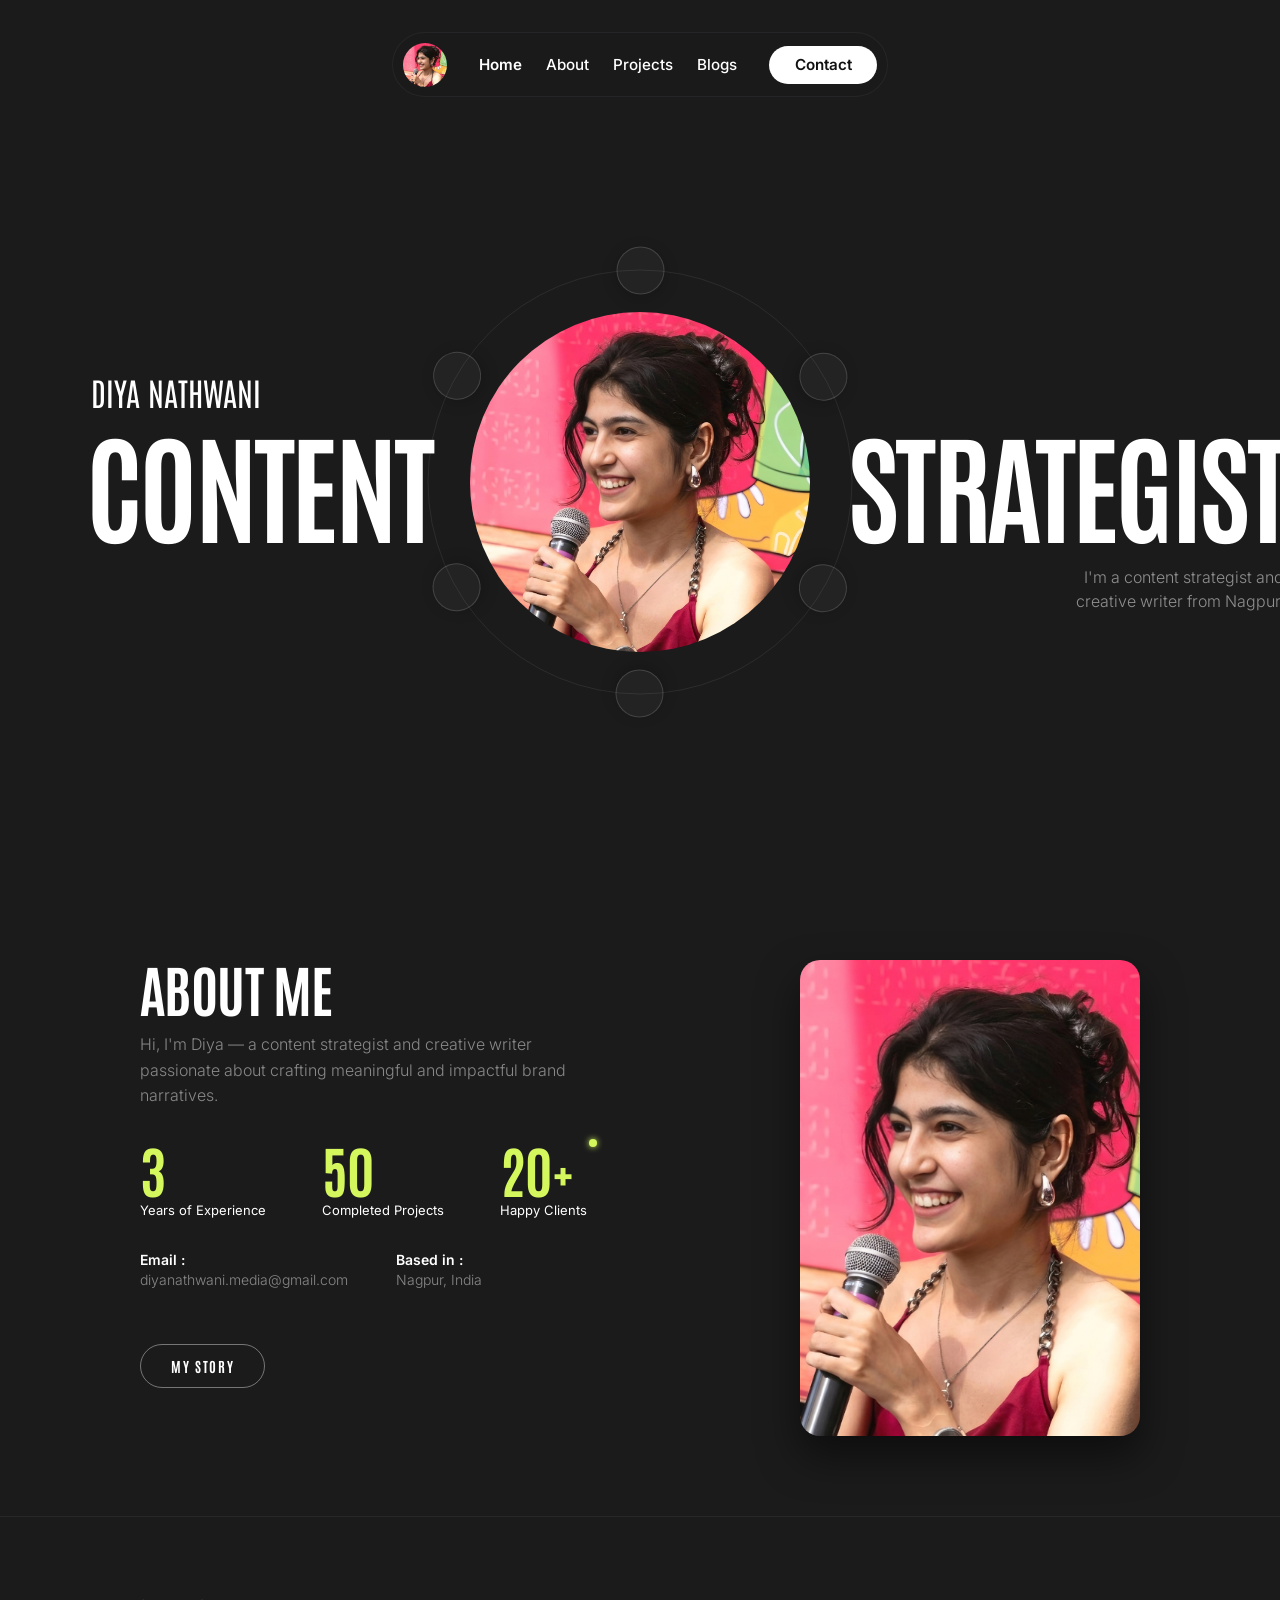
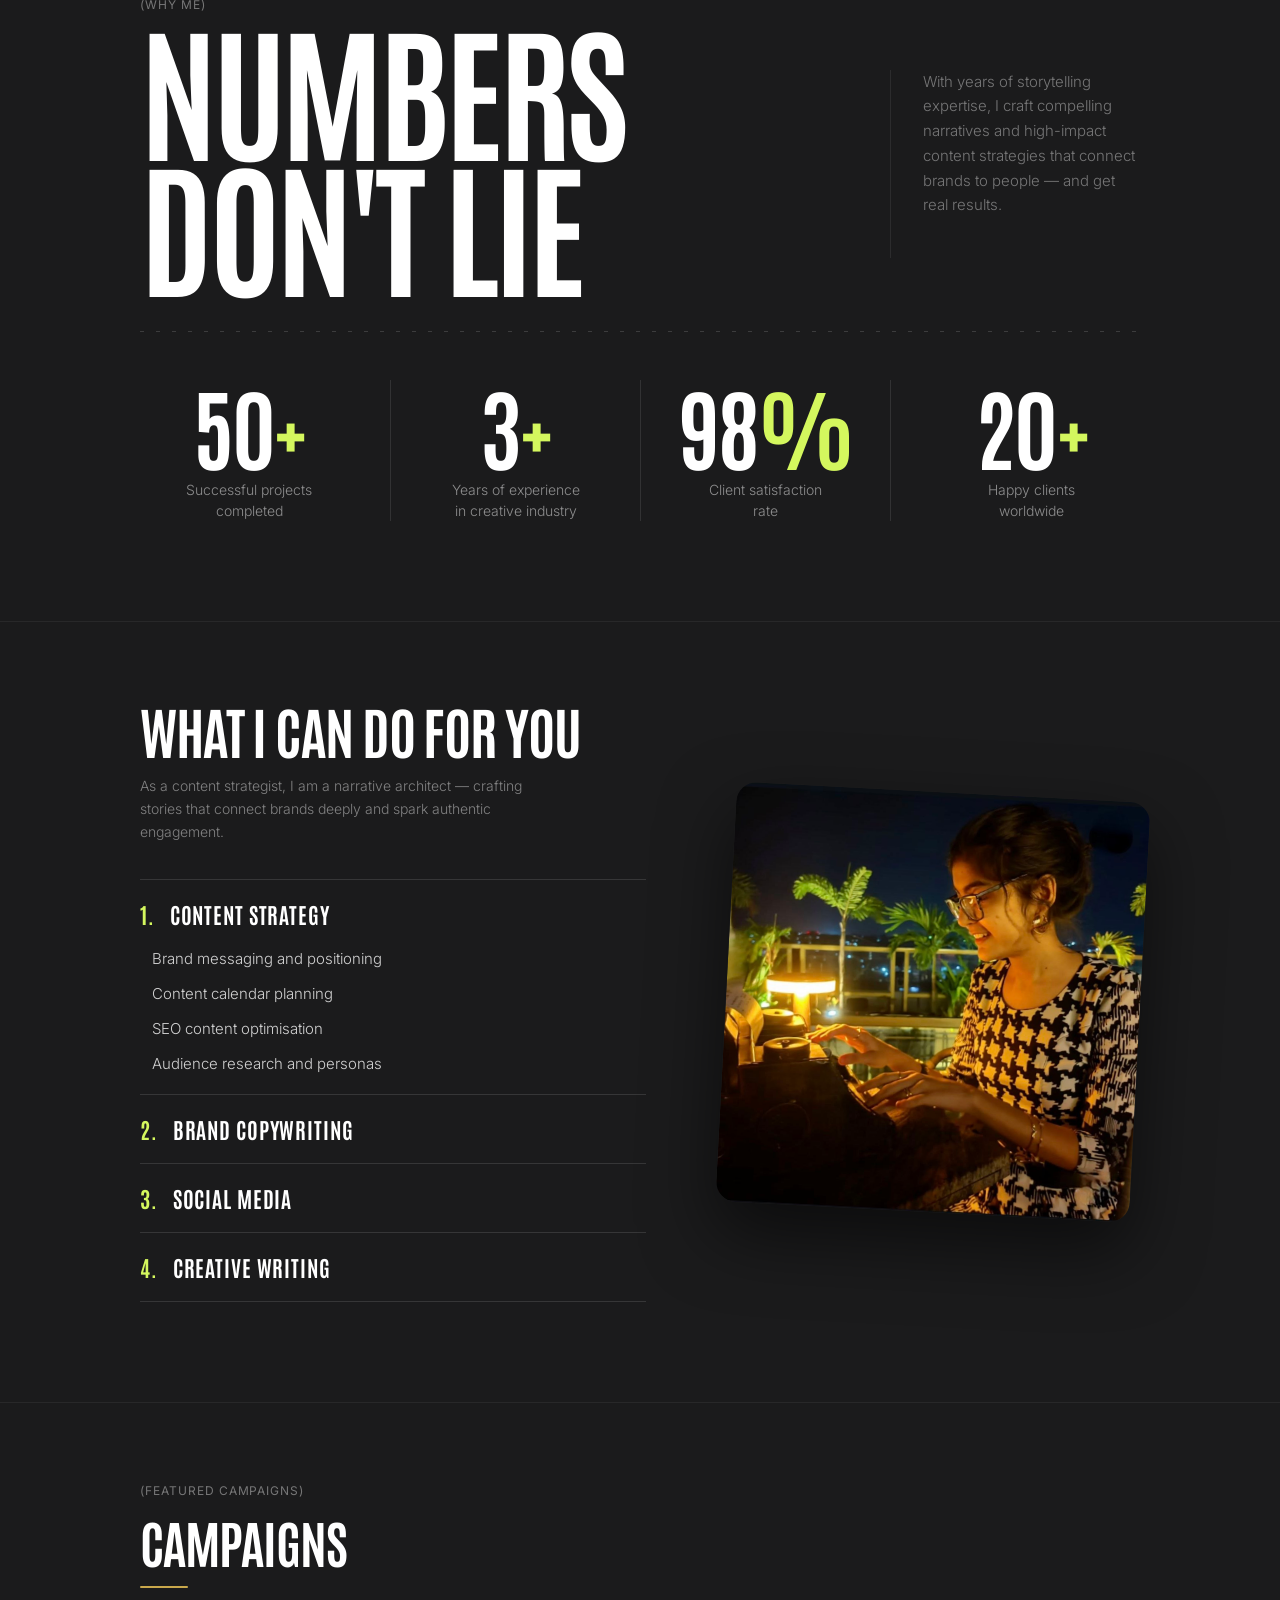
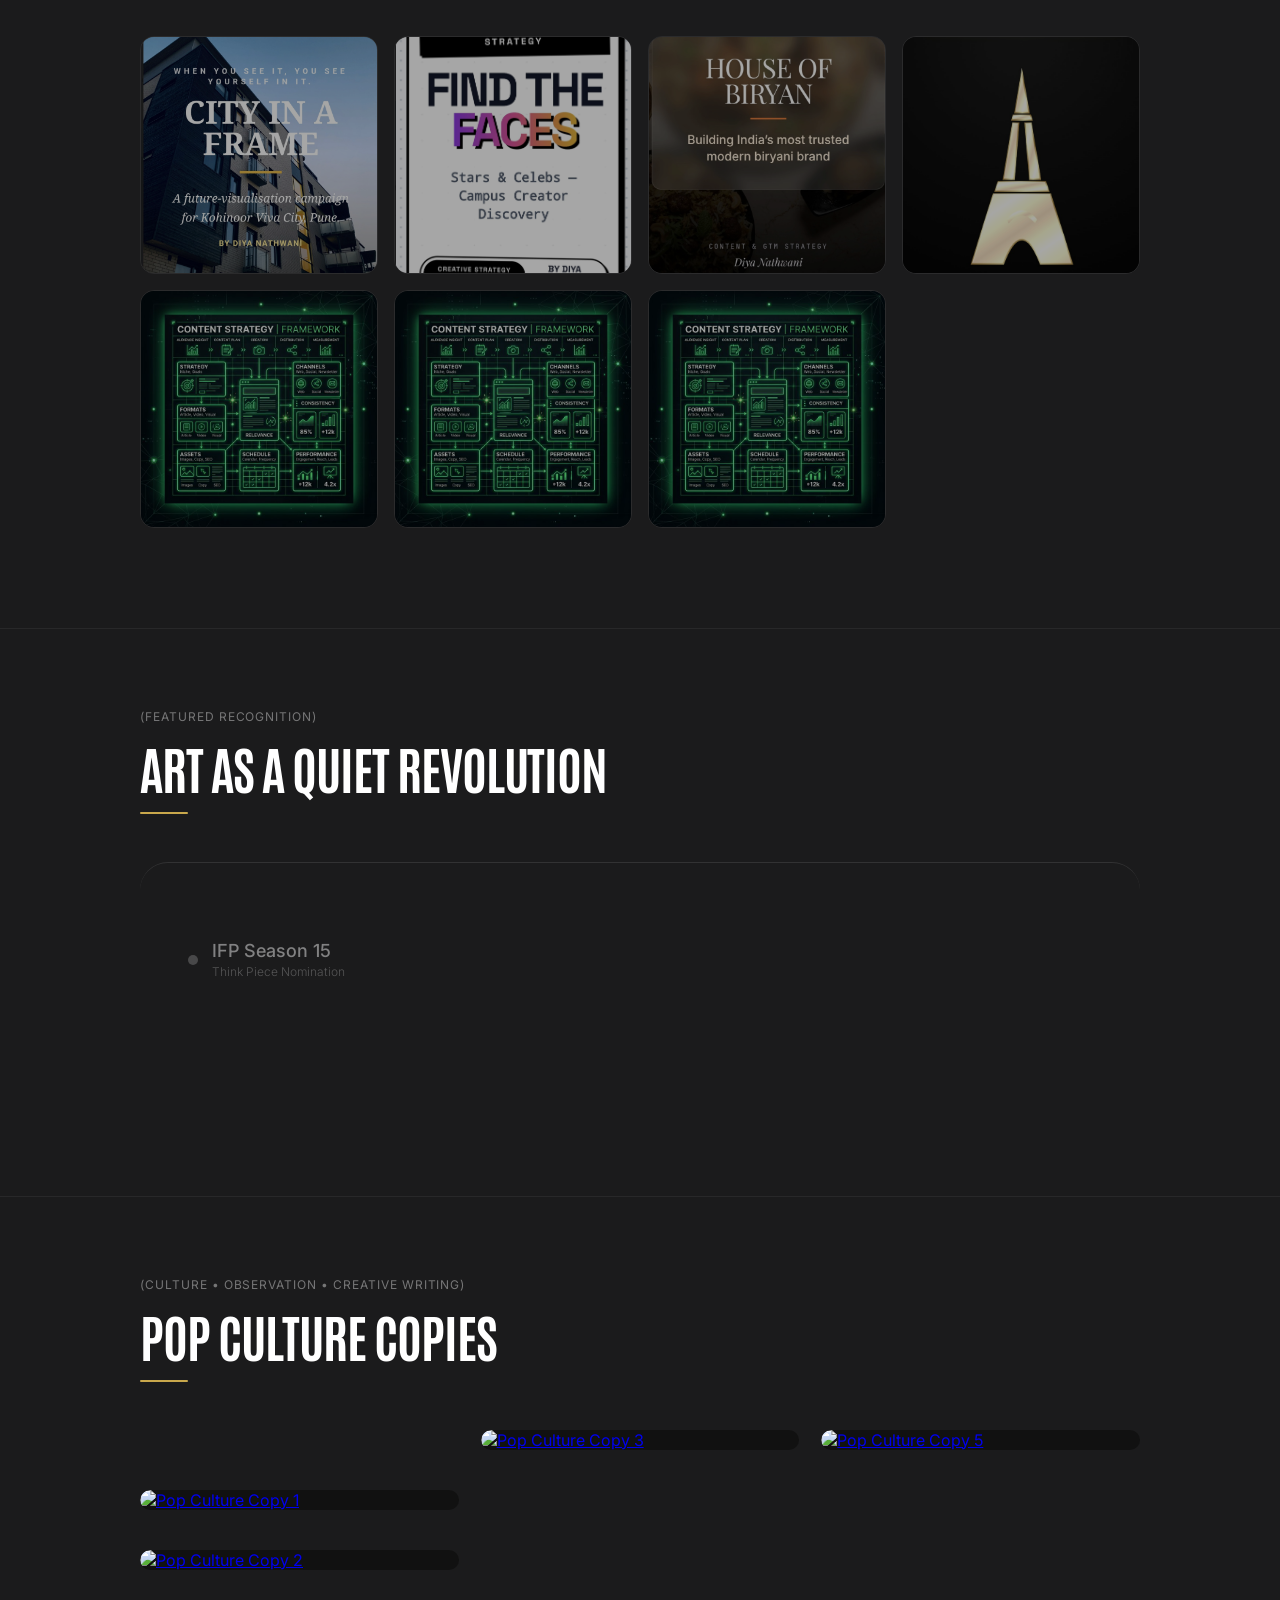
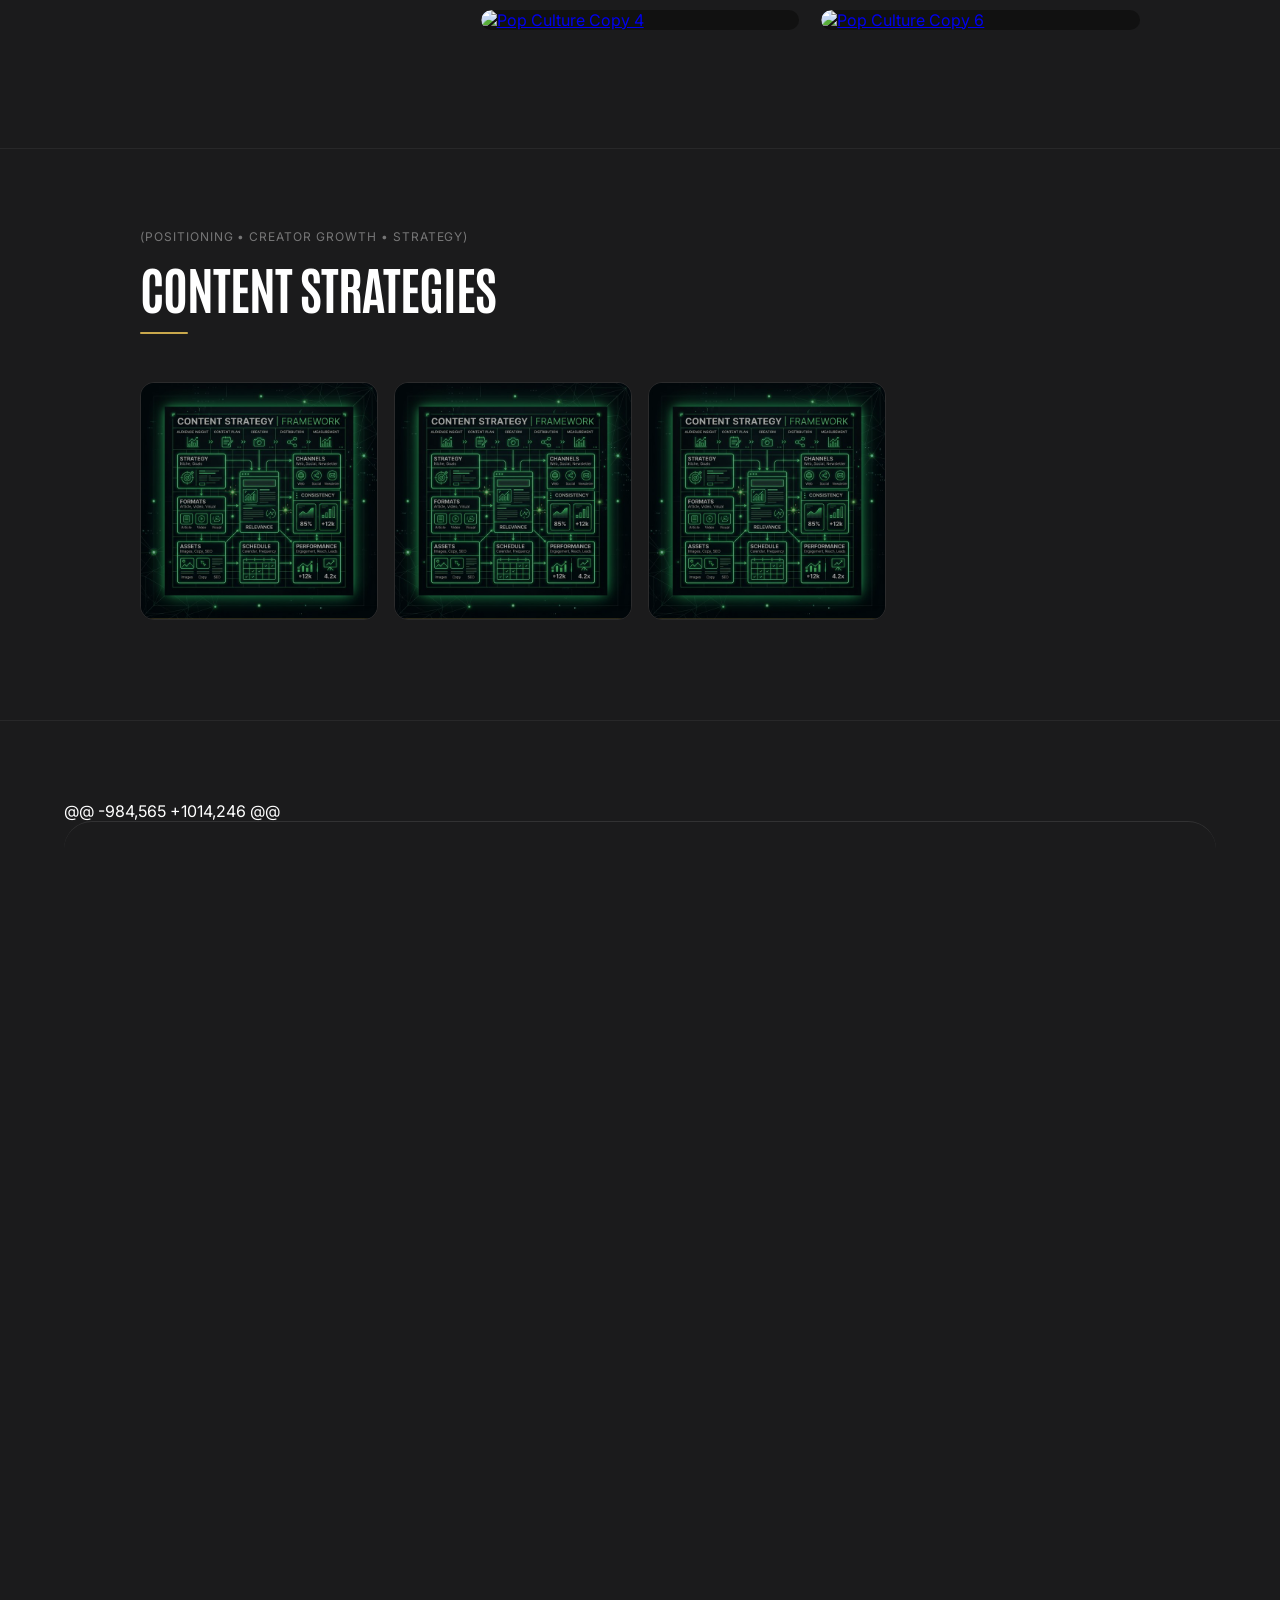
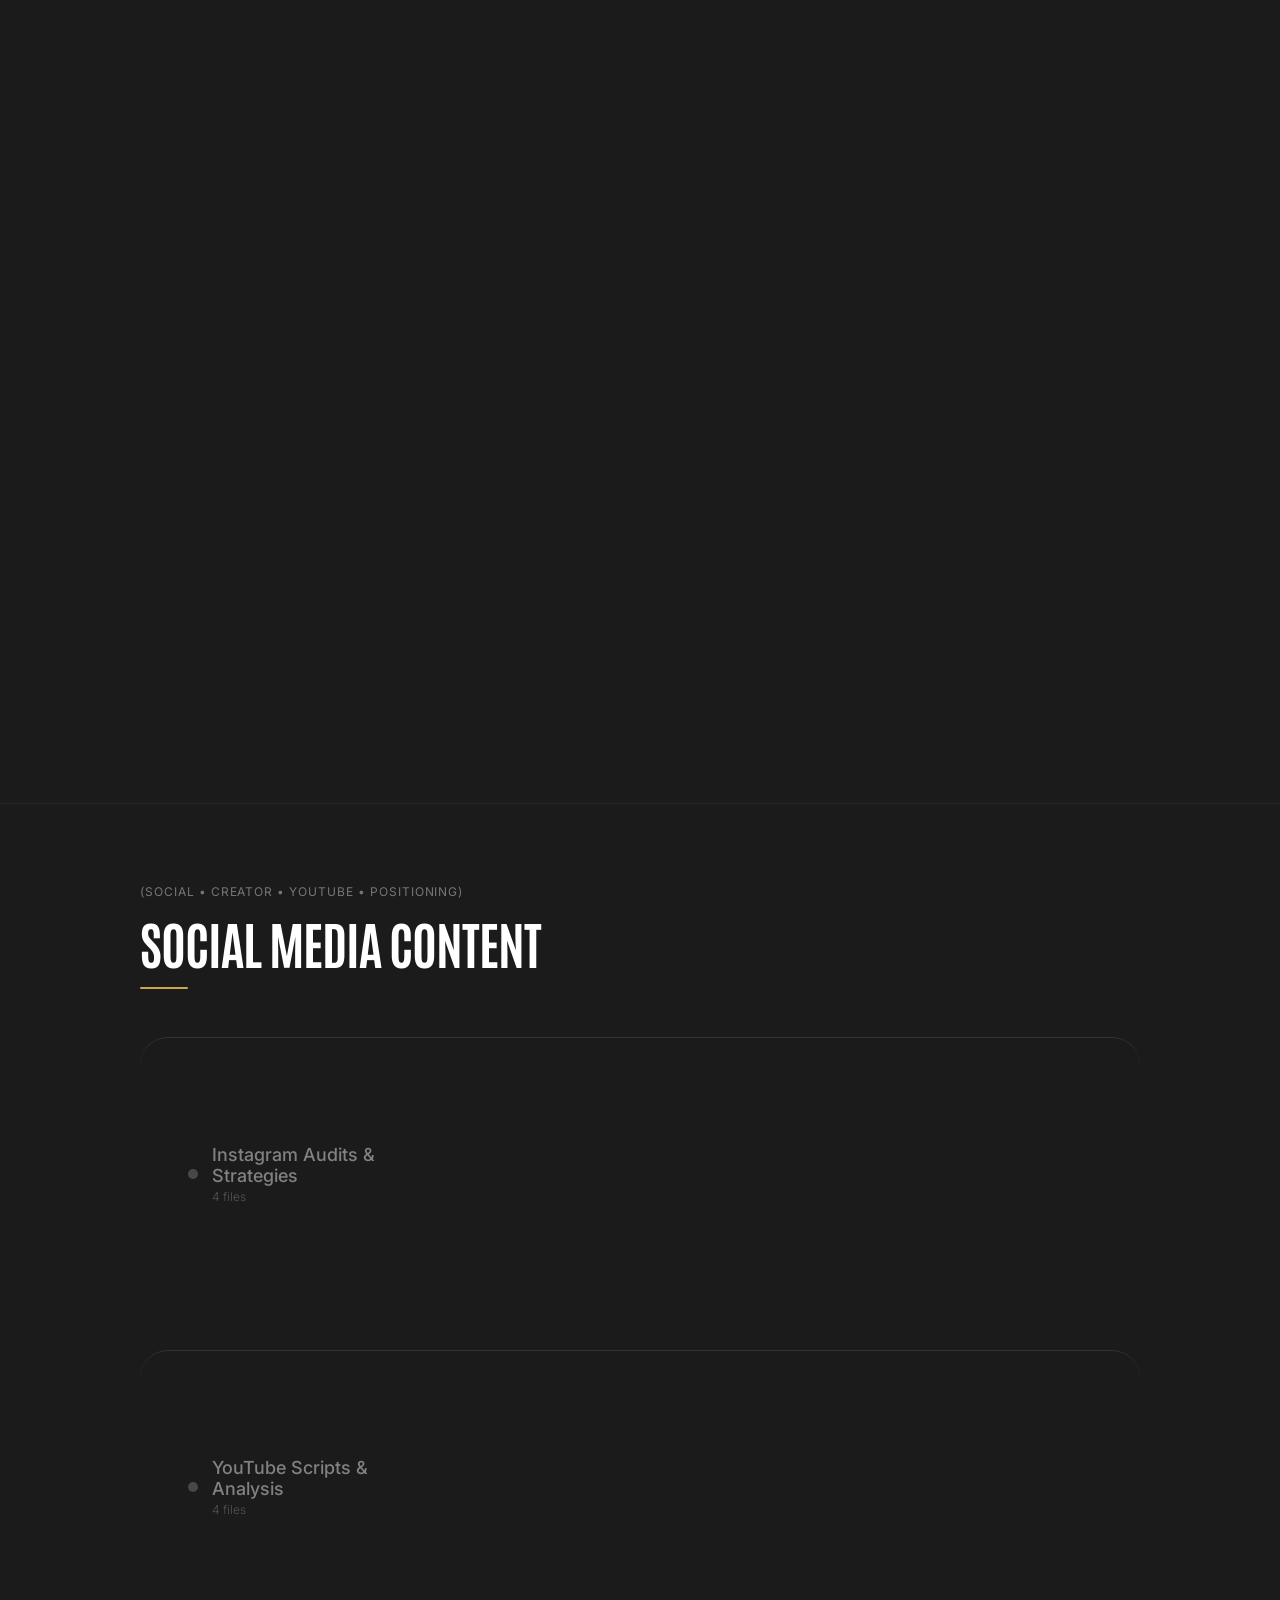
==== commit 78b05524: "Update index.html" ====
--- a/index.html
+++ b/index.html
@@ -991,25 +991,44 @@
   </div>
 
 </section>
-<!-- ═════════ B2B SAAS ARTICLES ═════════ -->
+
+  <!-- ═════════ B2B SAAS ARTICLES ═════════ -->
+<!-- ═════════════════════════════════════ -->
+<!-- ═══════ B2B SAAS ARTICLES ══════════ -->
+<!-- ═════════════════════════════════════ -->
 
 <section class="bw-section" id="projects">
 
-  <div class="cs-inner">
-
-    <div class="cs-top">
-
-      <span class="cs-eyebrow">
-        (SEO • SAAS • ECOMMERCE • LONG FORM CONTENT)
-      </span>
-
-      <h2 class="cs-heading">
-        B2B SaaS Articles, Blogs & Press Releases
-      </h2>
-
-      <div class="cs-underline"></div>
-
-    </div>
+@@ -984,565 +1014,246 @@ <h2 class="cs-heading">
+
+    </div>
+
+    <!-- ═════════ 1. BEST ARTICLES ═════════ -->
+
+    <div class="bw-row">
+
+      <div class="bw-row-meta">
+
+        <span class="bw-dot"></span>
+
+        <div class="bw-row-text">
+
+          <h3 class="bw-cat">
+           
+          </h3>
+
+          <span class="bw-count">
+         
+          </span>
+
+        </div>
+
+      </div>
+
+      <div class="bw-cards">
+
+  
+
 <!-- ═════════════════════════════════════ -->
 <!-- ════════ 1. BEST ARTICLES ══════════ -->
 <!-- ═════════════════════════════════════ -->
@@ -1021,7 +1040,7 @@
     <span class="bw-dot"></span>
 
     <div class="bw-row-text">
-      <h3 class="bw-cat">Best Articles</h3>
+    <h3 class="bw-cat">Best Articles</h3>
       <span class="bw-count">7 files</span>
     </div>
 
@@ -1214,6 +1233,7 @@
         <h4>Meesho Dropshipping Tutorial: 9 Steps Easy Guide For Resellers</h4>
       </div>
     </a>
+    <!-- SPECIAL FIXED CSS ONLY FOR B2B -->
 
     <a href="https://drive.google.com/open?id=1llQPxnOkOUh9kIlMG-6qAmGRJl7tD1Lr" target="_blank" class="bw-card">
       <img src="/assets/images/th-cs.png" class="bw-thumb" />
@@ -1235,6 +1255,7 @@
         <h4>Meet Amazon FBA Requirements To Skyrocket Your Sales (2025)</h4>
       </div>
     </a>
+    <style>
 
     <a href="https://drive.google.com/open?id=1WesB6SuAbc8lvZelOb4GIJXn8PPWt0Xr" target="_blank" class="bw-card">
       <img src="/assets/images/th-cs.png" class="bw-thumb" />
@@ -1242,6 +1263,12 @@
         <h4>How To Add CJ Dropshipping To Shopify? Step-By-Step Guide (2025)</h4>
       </div>
     </a>
+      .b2b-wrap{
+        display:flex;
+        flex-direction:column;
+        gap:36px;
+        margin-top:48px;
+      }
 
     <a href="https://drive.google.com/open?id=1uDBXiBDor3knQUULpxxFv9fByV7qihyq" target="_blank" class="bw-card">
       <img src="/assets/images/th-cs.png" class="bw-thumb" />
@@ -1249,6 +1276,16 @@
         <h4>CJdropshipping Login Guide 2025: Doing It the Right Way!</h4>
       </div>
     </a>
+      .b2b-row{
+        display:grid;
+        grid-template-columns:240px 1fr;
+        gap:40px;
+        align-items:flex-start;
+        padding:42px;
+        border-radius:28px;
+        background:rgba(255,255,255,.03);
+        border:1px solid rgba(255,255,255,.06);
+      }
 
     <a href="https://drive.google.com/open?id=19iUFYYqJYV8tv0RhLqPLXUVqR4ki8w5_" target="_blank" class="bw-card">
       <img src="/assets/images/th-cs.png" class="bw-thumb" />
@@ -1256,6 +1293,10 @@
         <h4>How To Find Dropshipping Products On CJDropshipping? (2025)</h4>
       </div>
     </a>
+      .b2b-meta{
+        position:sticky;
+        top:120px;
+      }
 
     <a href="https://drive.google.com/open?id=1eDMEX2bcTUgEZsuNiq7NnrH8rprxnqm4" target="_blank" class="bw-card">
       <img src="/assets/images/th-cs.png" class="bw-thumb" />
@@ -1263,29 +1304,83 @@
         <h4>How To Sell Amazon Restricted Products & Gated Brands? (2025)</h4>
       </div>
     </a>
+      .b2b-left{
+        display:flex;
+        align-items:flex-start;
+        gap:14px;
+      }
 
   </div>
+      .b2b-dot{
+        width:12px;
+        height:12px;
+        border-radius:50%;
+        background:#d3ff34;
+        margin-top:10px;
+        flex-shrink:0;
+      }
 
 </div>
+      .b2b-cat{
+        font-size:34px;
+        line-height:1.05;
+        margin-bottom:8px;
+      }
 
 <!-- ═════════════════════════════════════ -->
 <!-- ════ 4. COMPARISONS & ALTERNATIVES ═ -->
 <!-- ═════════════════════════════════════ -->
+      .b2b-count{
+        opacity:.7;
+        font-size:15px;
+      }
 
 <div class="bw-row">
+      .b2b-cards{
+        display:grid;
+        grid-template-columns:repeat(3,1fr);
+        gap:18px;
+      }
 
   <div class="bw-row-meta">
+      .b2b-card{
+        display:flex;
+        align-items:flex-start;
+        gap:14px;
+        padding:18px;
+        border-radius:20px;
+        background:rgba(255,255,255,.04);
+        border:1px solid rgba(255,255,255,.08);
+        transition:.3s ease;
+        min-height:120px;
+      }
 
     <span class="bw-dot"></span>
+      .b2b-card:hover{
+        transform:translateY(-4px);
+        border-color:rgba(211,255,52,.4);
+      }
 
     <div class="bw-row-text">
       <h3 class="bw-cat">Comparisons & Alternatives</h3>
       <span class="bw-count">9 files</span>
     </div>
+      .b2b-thumb{
+        width:52px;
+        height:52px;
+        border-radius:12px;
+        object-fit:cover;
+        flex-shrink:0;
+      }
 
   </div>
+      .b2b-info h4{
+        font-size:17px;
+        line-height:1.3;
+      }
 
   <div class="bw-cards">
+      @media(max-width:1100px){
 
     <a href="https://drive.google.com/open?id=1nJLNV6Ly4PWXO8H3e8U0EPd_C_I4jF6l" target="_blank" class="bw-card">
       <img src="/assets/images/th-cs.png" class="bw-thumb" />
@@ -1293,6 +1388,9 @@
         <h4>Jungle Scout vs SmartScout Detailed Comparison 2025</h4>
       </div>
     </a>
+        .b2b-cards{
+          grid-template-columns:repeat(2,1fr);
+        }
 
     <a href="https://drive.google.com/open?id=1b9ST6KndZDqCWfhtbcvFsq4XExNI5ECi" target="_blank" class="bw-card">
       <img src="/assets/images/th-cs.png" class="bw-thumb" />
@@ -1300,6 +1398,7 @@
         <h4>Helium 10 Vs Quartile Face-Off 2025</h4>
       </div>
     </a>
+      }
 
     <a href="https://drive.google.com/open?id=1mKdyq_tVMt0l3iUgvhHD_VzNen5JHodc" target="_blank" class="bw-card">
       <img src="/assets/images/th-cs.png" class="bw-thumb" />
@@ -1307,6 +1406,7 @@
         <h4>ProductScope.ai vs. Helium 10</h4>
       </div>
     </a>
+      @media(max-width:820px){
 
     <a href="https://drive.google.com/open?id=18i4zkH7jb8C38U_7h8jgx9w4cyy6Ll8H" target="_blank" class="bw-card">
       <img src="/assets/images/th-cs.png" class="bw-thumb" />
@@ -1314,6 +1414,9 @@
         <h4>Sellerboard vs InventoryLab 2025</h4>
       </div>
     </a>
+        .b2b-row{
+          grid-template-columns:1fr;
+        }
 
     <a href="https://drive.google.com/open?id=1HRgQzoJIwkSxtWo7rGjaOIk7l_aLPeGg" target="_blank" class="bw-card">
       <img src="/assets/images/th-cs.png" class="bw-thumb" />
@@ -1321,6 +1424,9 @@
         <h4>Helium 10 vs Sellics (Perpetua) 2025</h4>
       </div>
     </a>
+        .b2b-cards{
+          grid-template-columns:1fr;
+        }
 
     <a href="https://drive.google.com/open?id=1YkuXeA9tlpcBShrktwV9DYpJiy9sp4cp" target="_blank" class="bw-card">
       <img src="/assets/images/th-cs.png" class="bw-thumb" />
@@ -1328,6 +1434,7 @@
         <h4>Sellerboard Vs Helium 10 Comparison 2024</h4>
       </div>
     </a>
+      }
 
     <a href="https://drive.google.com/open?id=19SHHuipCcs6ZSJvwIKLn9r2fAeJydKwj" target="_blank" class="bw-card">
       <img src="/assets/images/th-cs.png" class="bw-thumb" />
@@ -1335,6 +1442,7 @@
         <h4>Minea vs PiPiADS: Which Ad Spy Tool is Better?</h4>
       </div>
     </a>
+    </style>
 
     <a href="https://drive.google.com/open?id=1DDx0aAGlrTjYffT5T_V6ZbT-tEKWIoFM" target="_blank" class="bw-card">
       <img src="/assets/images/th-cs.png" class="bw-thumb" />
@@ -1342,6 +1450,7 @@
         <h4>Shopify vs Amazon FBA Showdown</h4>
       </div>
     </a>
+    <div class="b2b-wrap">
 
     <a href="https://drive.google.com/open?id=1IOSaa_K1avk-K-OcmnKFMiMpZG5zZNh8" target="_blank" class="bw-card">
       <img src="/assets/images/th-cs.png" class="bw-thumb" />
@@ -1349,29 +1458,43 @@
         <h4>Dropispy vs Minea: Dropshipping Comparison 2025</h4>
       </div>
     </a>
+      <!-- ═════ 1. BEST ARTICLES ═════ -->
 
   </div>
+      <div class="b2b-row">
 
 </div>
+        <div class="b2b-meta">
 
   <!-- ═════════════════════════════════════ -->
 <!-- ═ 5. SEO, ECOMMERCE & INDUSTRY INSIGHTS ═ -->
 <!-- ═════════════════════════════════════ -->
+          <div class="b2b-left">
 
 <div class="bw-row">
+            <span class="b2b-dot"></span>
 
   <div class="bw-row-meta">
+            <div>
 
     <span class="bw-dot"></span>
+              <h3 class="b2b-cat">
+                Best Articles
+              </h3>
 
     <div class="bw-row-text">
       <h3 class="bw-cat">SEO, Ecommerce & Industry Insights</h3>
       <span class="bw-count">10 files</span>
     </div>
+              <span class="b2b-count">
+                7 files
+              </span>
 
   </div>
+            </div>
 
   <div class="bw-cards">
+          </div>
 
     <a href="https://drive.google.com/open?id=1zMmwu31JEYEdy5aXC0sXkTlZCB0tQZ73" target="_blank" class="bw-card">
       <img src="/assets/images/th-cs.png" class="bw-thumb" />
@@ -1379,6 +1502,7 @@
         <h4>Amazon Sellers ROAS Calculator: What's Your Profit?</h4>
       </div>
     </a>
+        </div>
 
     <a href="https://drive.google.com/open?id=1hFPfEFDDcNcs0H9mGW4SeK6K4SqAQdX2" target="_blank" class="bw-card">
       <img src="/assets/images/th-cs.png" class="bw-thumb" />
@@ -1386,6 +1510,7 @@
         <h4>Amazon FBA Packaging Requirements 2025: What's Missing?</h4>
       </div>
     </a>
+        <div class="b2b-cards">
 
     <a href="https://drive.google.com/open?id=1YVIoIWz3GJQhM4uS3k-DAa5RHINGohqr" target="_blank" class="bw-card">
       <img src="/assets/images/th-cs.png" class="bw-thumb" />
@@ -1393,6 +1518,9 @@
         <h4>Is there any Helium 10 API Available? #1 Profound Guide 2025</h4>
       </div>
     </a>
+          <a href="https://drive.google.com/open?id=1Xis1DALl3fxCqO5oOE3cXwIzyTuJ7vV3"
+             target="_blank"
+             class="b2b-card">
 
     <a href="https://drive.google.com/open?id=15AeF485uCGTIifj7ezk6TT6pyyo4u_4o" target="_blank" class="bw-card">
       <img src="/assets/images/th-cs.png" class="bw-thumb" />
@@ -1400,6 +1528,8 @@
         <h4>How Big Is Meesho Dropshipping In India?</h4>
       </div>
     </a>
+            <img src="/assets/images/th-cs.png"
+                 class="b2b-thumb" />
 
     <a href="https://drive.google.com/open?id=15lTIJQPFZ4VjdogJuUTgwlzr6P80lP5Y" target="_blank" class="bw-card">
       <img src="/assets/images/th-cs.png" class="bw-thumb" />
@@ -1407,6 +1537,11 @@
         <h4>10+ Best Amazon Keyword Tools 2025 → Rank Higher on AMZ</h4>
       </div>
     </a>
+            <div class="b2b-info">
+              <h4>
+                15 Best Ecommerce Strategies For Black Friday 2025
+              </h4>
+            </div>
 
     <a href="https://drive.google.com/open?id=1-gWh3whAee2ySJ4lauzvmmCnS-nJhCVn" target="_blank" class="bw-card">
       <img src="/assets/images/th-cs.png" class="bw-thumb" />
@@ -1414,6 +1549,7 @@
         <h4>Does Helium 10 Work In Mexico?</h4>
       </div>
     </a>
+          </a>
 
     <a href="https://drive.google.com/open?id=1kfnI_HTaLD-G1HYRrmphAJtsEVWCDC45" target="_blank" class="bw-card">
       <img src="/assets/images/th-cs.png" class="bw-thumb" />
@@ -1421,6 +1557,9 @@
         <h4>Does Helium 10 Work in Brazil?</h4>
       </div>
     </a>
+          <a href="https://drive.google.com/open?id=1MBeDJdBIA-5cbqft7prJgPwxbnF9WYuc"
+             target="_blank"
+             class="b2b-card">
 
     <a href="https://drive.google.com/open?id=1yRrOnUqB4QYzDhjTC-X2f9YG_QYCTEH9" target="_blank" class="bw-card">
       <img src="/assets/images/th-cs.png" class="bw-thumb" />
@@ -1428,6 +1567,8 @@
         <h4>80+ Amazon Seller Statistics to Level-Up Your Store in 2025</h4>
       </div>
     </a>
+            <img src="/assets/images/th-cs.png"
+                 class="b2b-thumb" />
 
     <a href="https://drive.google.com/open?id=1yIXYeGwb7LlysWUs_MFuFsjy65s28P6J" target="_blank" class="bw-card">
       <img src="/assets/images/th-cs.png" class="bw-thumb" />
@@ -1435,6 +1576,11 @@
         <h4>Can I Access Jungle Scout in Saudi Arabia?</h4>
       </div>
     </a>
+            <div class="b2b-info">
+              <h4>
+                Amazon Restricted Products: List Of Gated Categories & Brands (2025)
+              </h4>
+            </div>
 
     <a href="https://drive.google.com/open?id=1P7AiAbrjSiCZse8FYlpQR7zadn7co9zj" target="_blank" class="bw-card">
       <img src="/assets/images/th-cs.png" class="bw-thumb" />
@@ -1442,29 +1588,55 @@
         <h4>How Is AliExpress So Affordable? The Cheap Revolution (2025)</h4>
       </div>
     </a>
+          </a>
 
   </div>
+          <a href="https://drive.google.com/open?id=1gyAFuS1Le1p3GyE-udBVGMgpTsR-zhjE"
+             target="_blank"
+             class="b2b-card">
 
 </div>
+            <img src="/assets/images/th-cs.png"
+                 class="b2b-thumb" />
 
 <!-- ═════════════════════════════════════ -->
 <!-- ═══ 6. PRICING, TRIALS & DISCOUNTS ══ -->
 <!-- ═════════════════════════════════════ -->
+            <div class="b2b-info">
+              <h4>
+                Aaj Ka Gyaan: Best Indian E-Commerce Marketplaces To Sell Online
+              </h4>
+            </div>
 
 <div class="bw-row">
+          </a>
 
   <div class="bw-row-meta">
+          <a href="https://drive.google.com/open?id=17tuPLmscXM5jcxk-NJ0JKyEe1s6bV4g9"
+             target="_blank"
+             class="b2b-card">
 
     <span class="bw-dot"></span>
+            <img src="/assets/images/th-cs.png"
+                 class="b2b-thumb" />
 
     <div class="bw-row-text">
       <h3 class="bw-cat">Pricing, Trials & Discounts</h3>
       <span class="bw-count">9 files</span>
     </div>
+            <div class="b2b-info">
+              <h4>
+                10+ Best Amazon Keyword Tools 2025
+              </h4>
+            </div>
 
   </div>
+          </a>
 
   <div class="bw-cards">
+          <a href="https://drive.google.com/open?id=14BvJAcYUfmpaw3dIRKfbvBbiRFvcY94a"
+             target="_blank"
+             class="b2b-card">
 
     <a href="https://drive.google.com/open?id=1AlX4Jq7ENND4vzZvMqiqOrgs7qpCe4l2" target="_blank" class="bw-card">
       <img src="/assets/images/th-cs.png" class="bw-thumb" />
@@ -1472,6 +1644,8 @@
         <h4>RevSeller Free Trial</h4>
       </div>
     </a>
+            <img src="/assets/images/th-cs.png"
+                 class="b2b-thumb" />
 
     <a href="https://drive.google.com/open?id=1fNQocAYiK4E2MqkKpK5fS6Na4w0772do" target="_blank" class="bw-card">
       <img src="/assets/images/th-cs.png" class="bw-thumb" />
@@ -1479,6 +1653,11 @@
         <h4>Aura Repricer Pricing Plans 2025</h4>
       </div>
     </a>
+            <div class="b2b-info">
+              <h4>
+                13 Best Amazon Data Analytics Tools For E-Commerce Businesses In 2024
+              </h4>
+            </div>
 
     <a href="https://drive.google.com/open?id=1ztuMfKZTQnBWWnDDyxKx8offXtfYv3jt" target="_blank" class="bw-card">
       <img src="/assets/images/th-cs.png" class="bw-thumb" />
@@ -1486,6 +1665,7 @@
         <h4>Spocket Free Trial</h4>
       </div>
     </a>
+          </a>
 
     <a href="https://drive.google.com/open?id=1B8m9v1TQ8lPbagJMan9rtAyKpgYHh2UV" target="_blank" class="bw-card">
       <img src="/assets/images/th-cs.png" class="bw-thumb" />
@@ -1493,6 +1673,9 @@
         <h4>Profasee Pricing Plans 2025</h4>
       </div>
     </a>
+          <a href="https://drive.google.com/open?id=1gsHYljAWwJe5p6pBUnrzZ_mVJzVek1FJ"
+             target="_blank"
+             class="b2b-card">
 
     <a href="https://drive.google.com/open?id=1LF7bffWAf5SE170vzypyowkiKBjkf27p" target="_blank" class="bw-card">
       <img src="/assets/images/th-cs.png" class="bw-thumb" />
@@ -1500,6 +1683,8 @@
         <h4>Data Dive Pricing Guide (2025)</h4>
       </div>
     </a>
+            <img src="/assets/images/th-cs.png"
+                 class="b2b-thumb" />
 
     <a href="https://drive.google.com/open?id=1zCC14pkZzNk-91cyhWfMU_9z5JUR7Knb" target="_blank" class="bw-card">
       <img src="/assets/images/th-cs.png" class="bw-thumb" />
@@ -1507,6 +1692,11 @@
         <h4>Minea Pricing 2025</h4>
       </div>
     </a>
+            <div class="b2b-info">
+              <h4>
+                Top 16 Amazon Analytics Tools Essential For Business Growth (2025)
+              </h4>
+            </div>
 
     <a href="https://drive.google.com/open?id=1g3PD3UfeJw1umASdQBcSMEWF0xCrxgvc" target="_blank" class="bw-card">
       <img src="/assets/images/th-cs.png" class="bw-thumb" />
@@ -1514,6 +1704,7 @@
         <h4>Everbee Pricing Plans and Discounts 2024</h4>
       </div>
     </a>
+          </a>
 
     <a href="https://drive.google.com/open?id=1qZAKqhTdXlkvaFbGmUy_jGtla4wLGqhC" target="_blank" class="bw-card">
       <img src="/assets/images/th-cs.png" class="bw-thumb" />
@@ -1521,6 +1712,7 @@
         <h4>Adspert Pricing: How Much Does It Cost in 2025?</h4>
       </div>
     </a>
+        </div>
 
     <a href="https://drive.google.com/open?id=1goPIY8i9pGNNwchuH77A6gd5n6TAp8kf" target="_blank" class="bw-card">
       <img src="/assets/images/th-cs.png" class="bw-thumb" />
@@ -1535,15 +1727,13 @@
 
 </section>
 
-        </div>
+              </div>
 
     </div>
 
   </div>
 
 </section>
-
-  
 <!-- ═════════ SOCIAL MEDIA CONTENT ═════════ -->
 
 <section class="bw-section">
@@ -1951,8 +2141,9 @@
 
 </section>
 
-  <!--
-  <!-- ════ CASE STUDIES 
+  <!-- KEEP YOUR EXISTING BEST WORK ROWS BELOW THIS -->
+  
+  <!-- ════ CASE STUDIES ════ -->
   <style>
     .cs-section {
       border-top: 1px solid rgba(255, 255, 255, 0.06);
@@ -2168,7 +2359,7 @@
   </section>
 
   <!-- ════ BEST WORK ════ -->
-  <!-- ════ BEST WORK 
+  <!-- ════ BEST WORK ════ -->
 <section class="bw-section" id="projects">
   <div class="bw-inner">
 
@@ -2177,7 +2368,7 @@
       <div class="bw-underline"></div>
     </div>
 
-    <!-- ── Content Strategy 
+    <!-- ── Content Strategy ── -->
     <div class="bw-row">
       <div class="bw-row-meta">
         <span class="bw-dot"></span>
@@ -2240,7 +2431,7 @@
       <div class="bw-arrow"><i class="ph ph-arrow-right"></i></div>
     </div>
 
-    <!-- ── Creative Writing 
+    <!-- ── Creative Writing ── -->
     <div class="bw-row">
       <div class="bw-row-meta">
         <span class="bw-dot"></span>
@@ -2263,7 +2454,7 @@
       <div class="bw-arrow"><i class="ph ph-arrow-right"></i></div>
     </div>
 
-    <!-- ── Script Writing 
+    <!-- ── Script Writing ── -->
 <div class="bw-row">
   <div class="bw-row-meta">
     <span class="bw-dot"></span>
@@ -2275,7 +2466,7 @@
 
   <div class="bw-cards">
 
-    <!-- 
+    <!-- YouTube Video -->
     <div class="bw-card" style="padding:0;">
       <iframe width="100%" height="200"
         src="https://www.youtube.com/embed/9L3ntS7tvsY"
@@ -2289,7 +2480,7 @@
       </div>
     </div>
 
-    <!-- 
+    <!-- Drive Video -->
     <a href="https://drive.google.com/file/d/1rafALEAdPkjOAcdO4vKKSu1L2Ru1b2tQ/view"
        target="_blank"
        class="bw-card">
@@ -2305,7 +2496,7 @@
   <div class="bw-arrow"><i class="ph ph-arrow-right"></i></div>
 </div>
 
-    <!-- 
+    <!-- ── Podcast Writing ── -->
     <div class="bw-row">
       <div class="bw-row-meta">
         <span class="bw-dot"></span>
@@ -2878,4 +3069,3 @@
 </body>
 
 </html>
-
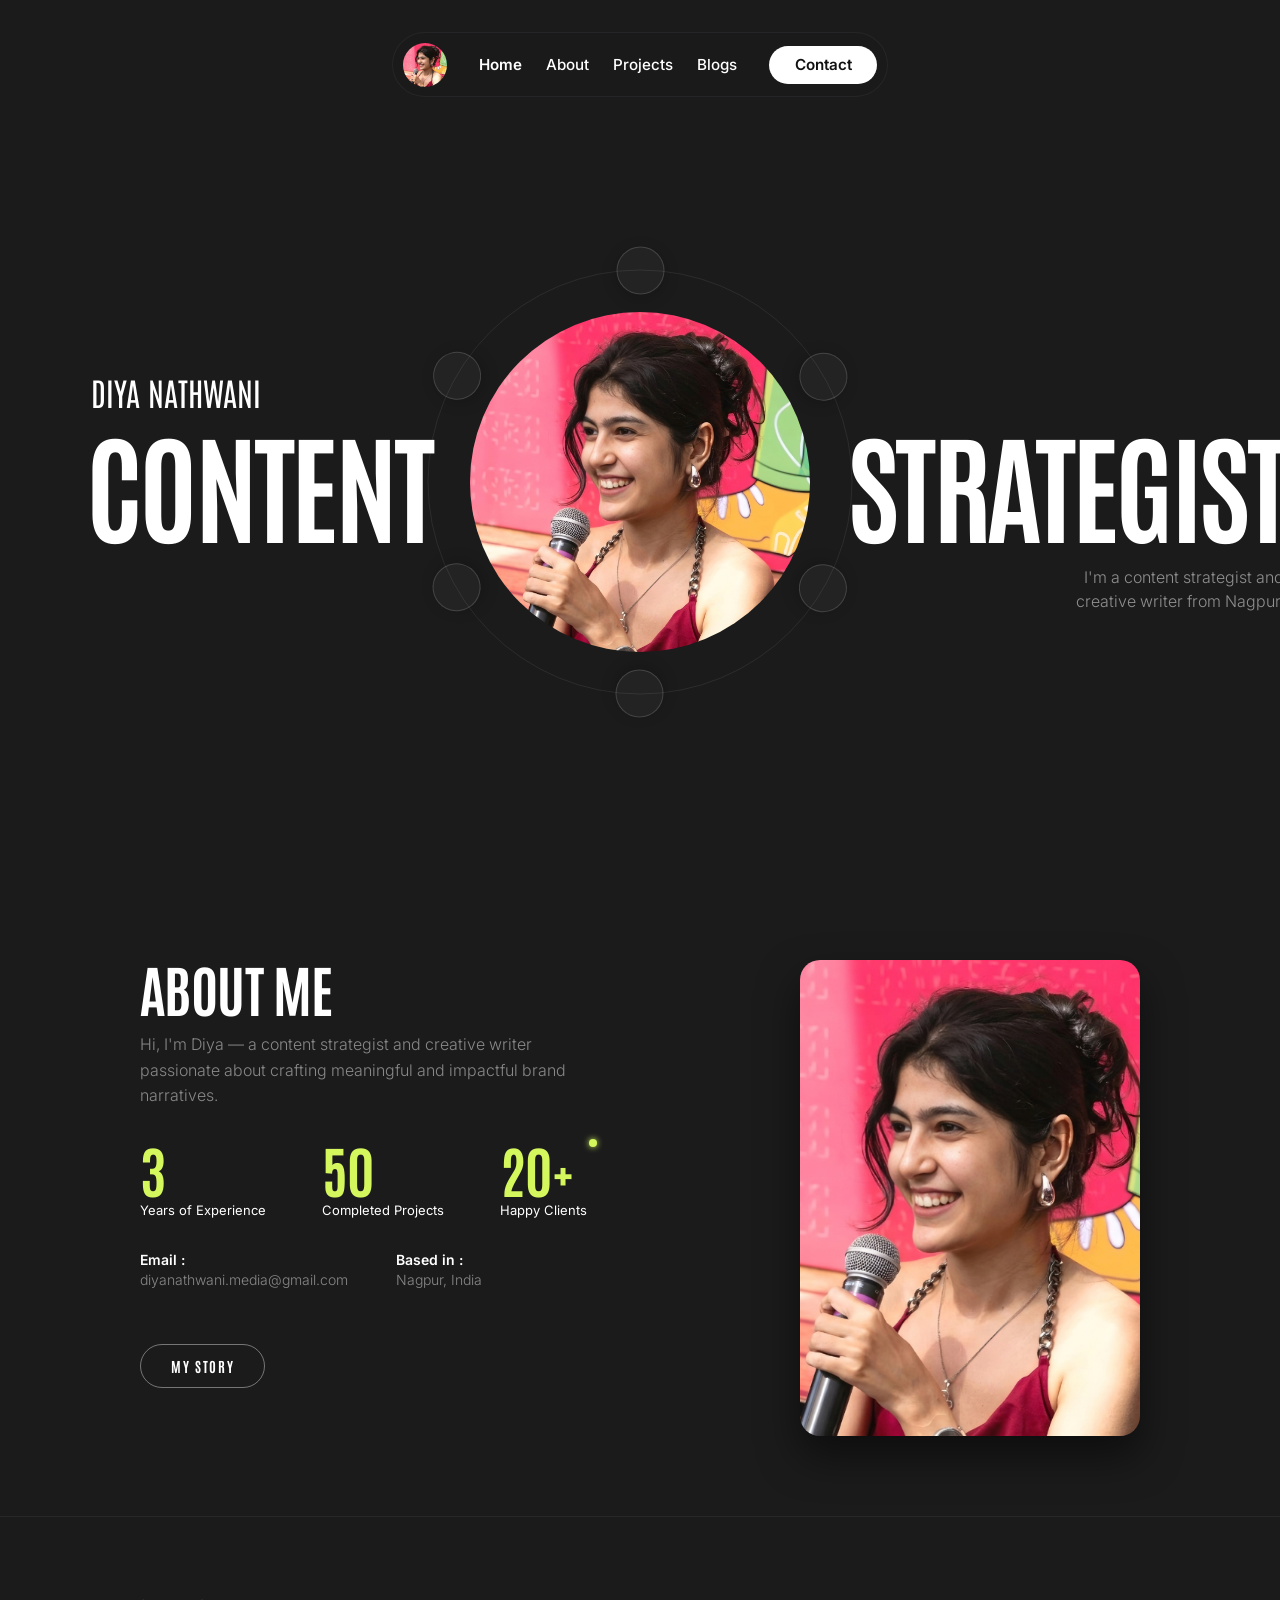
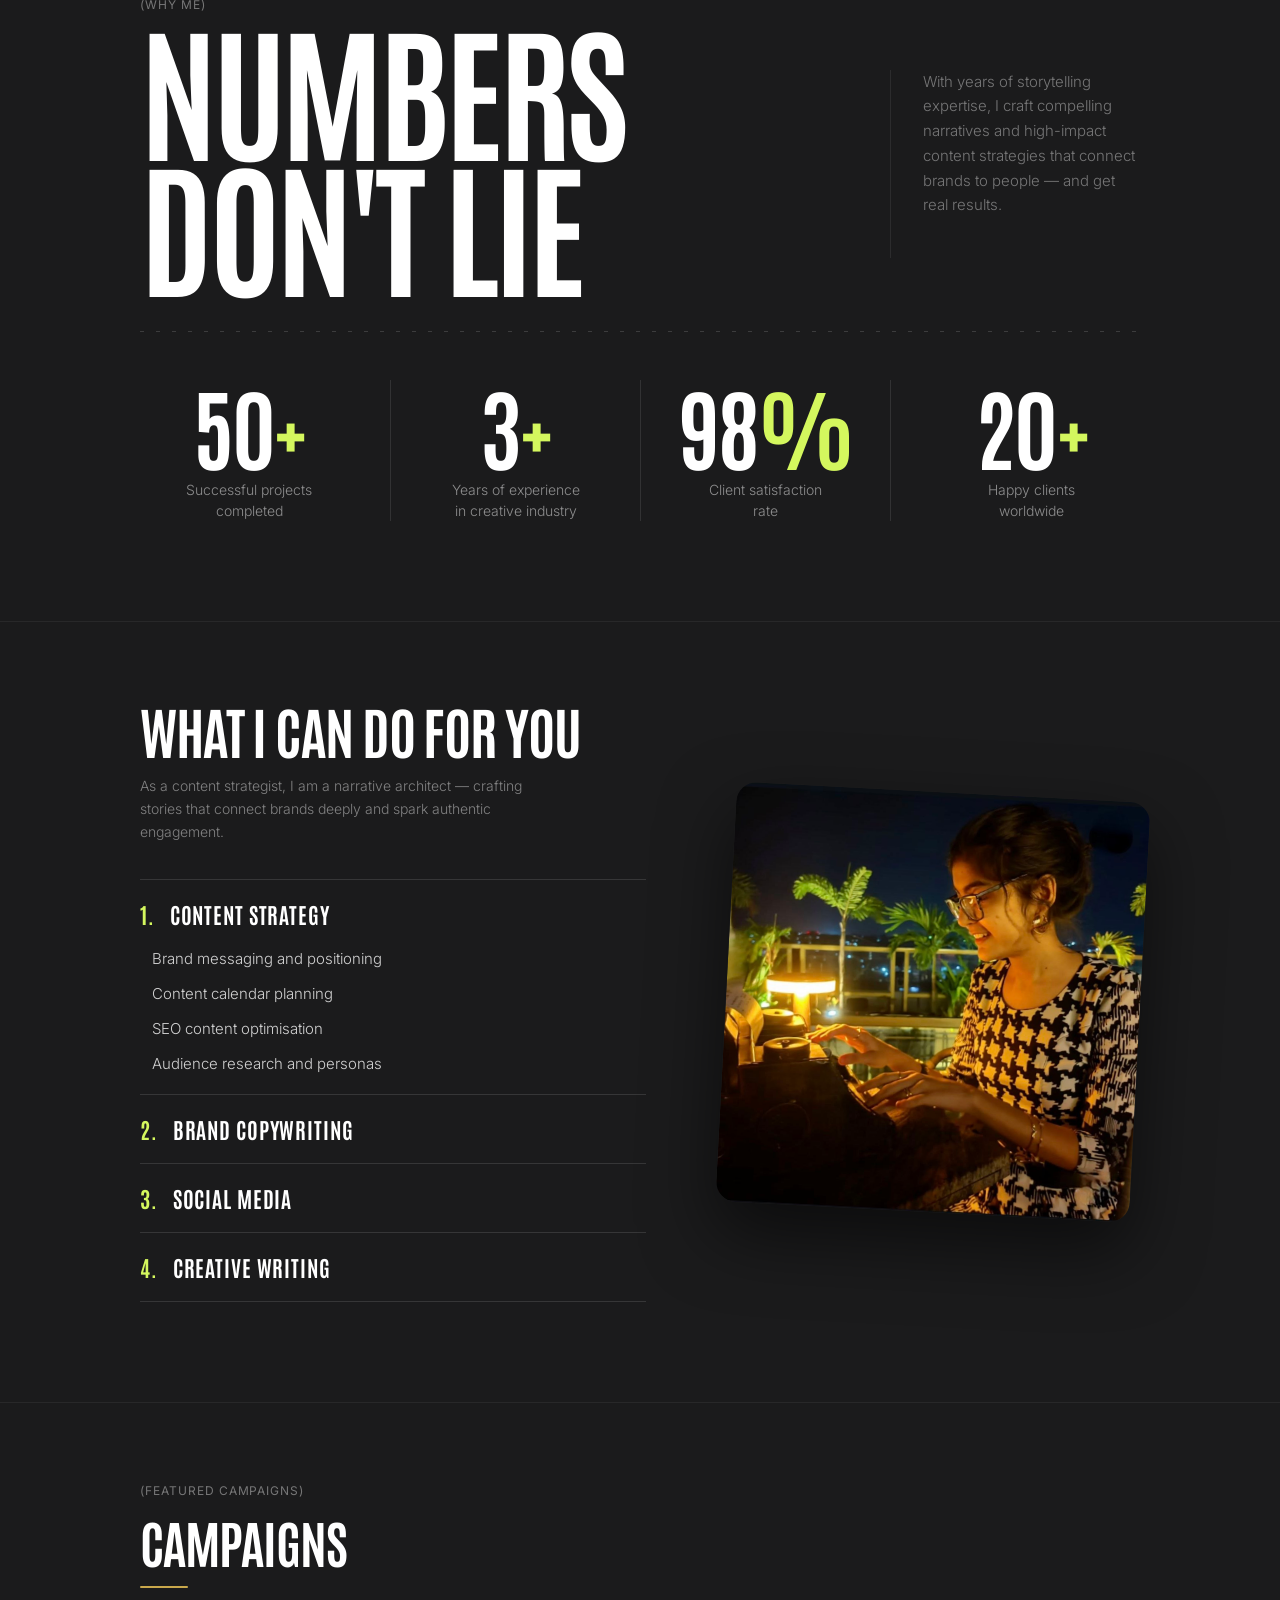
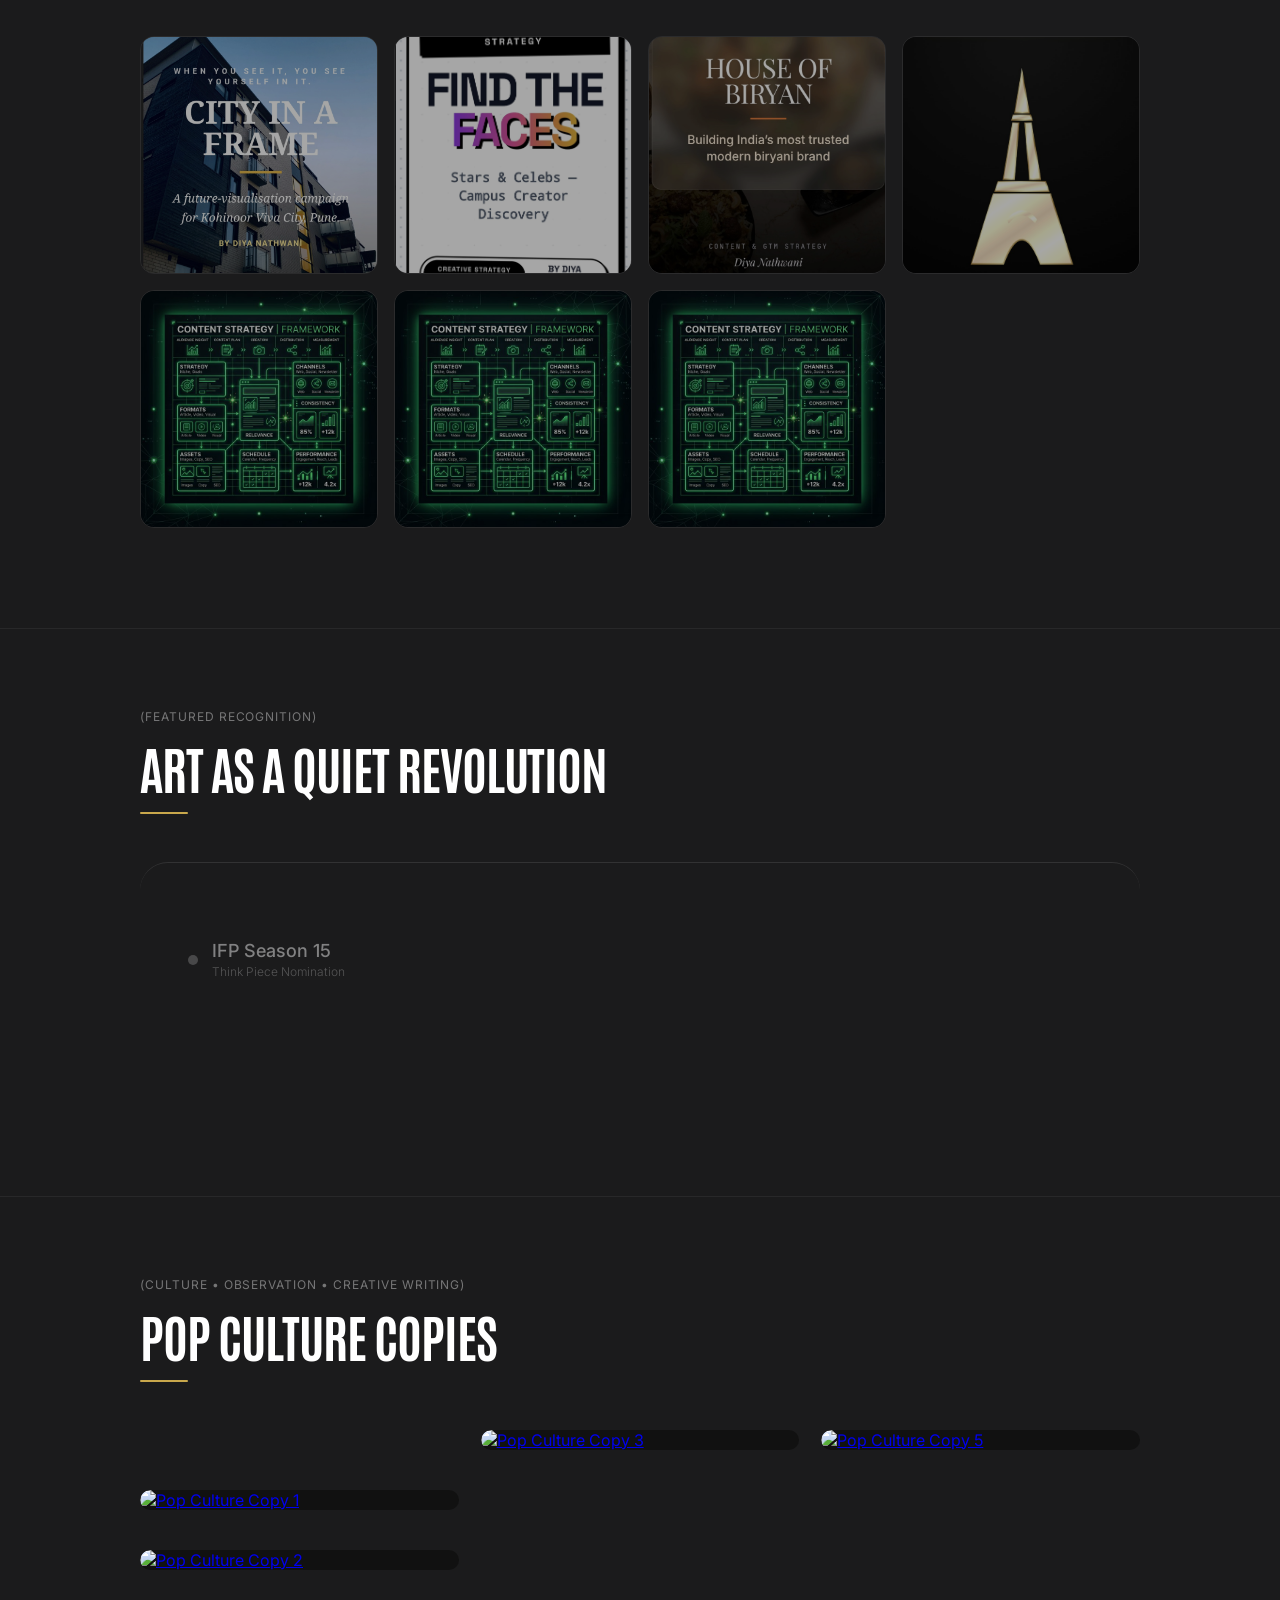
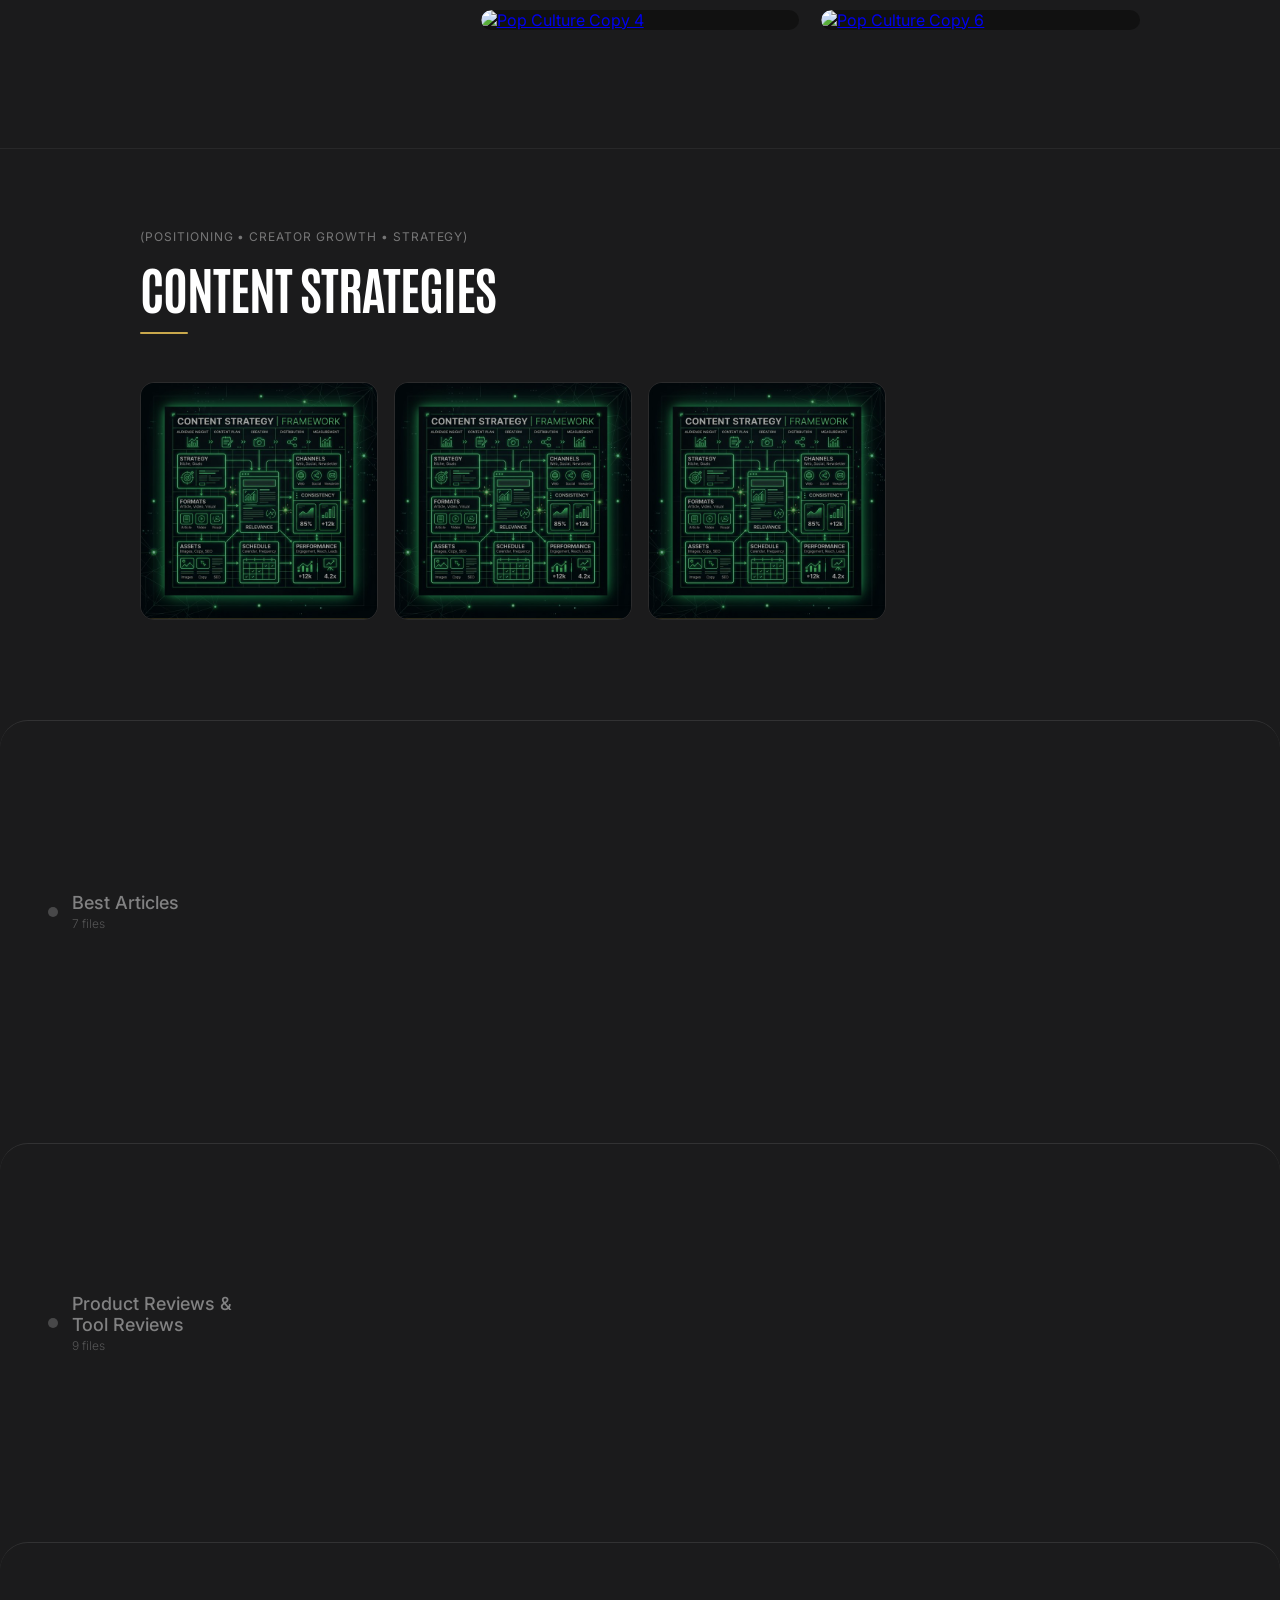
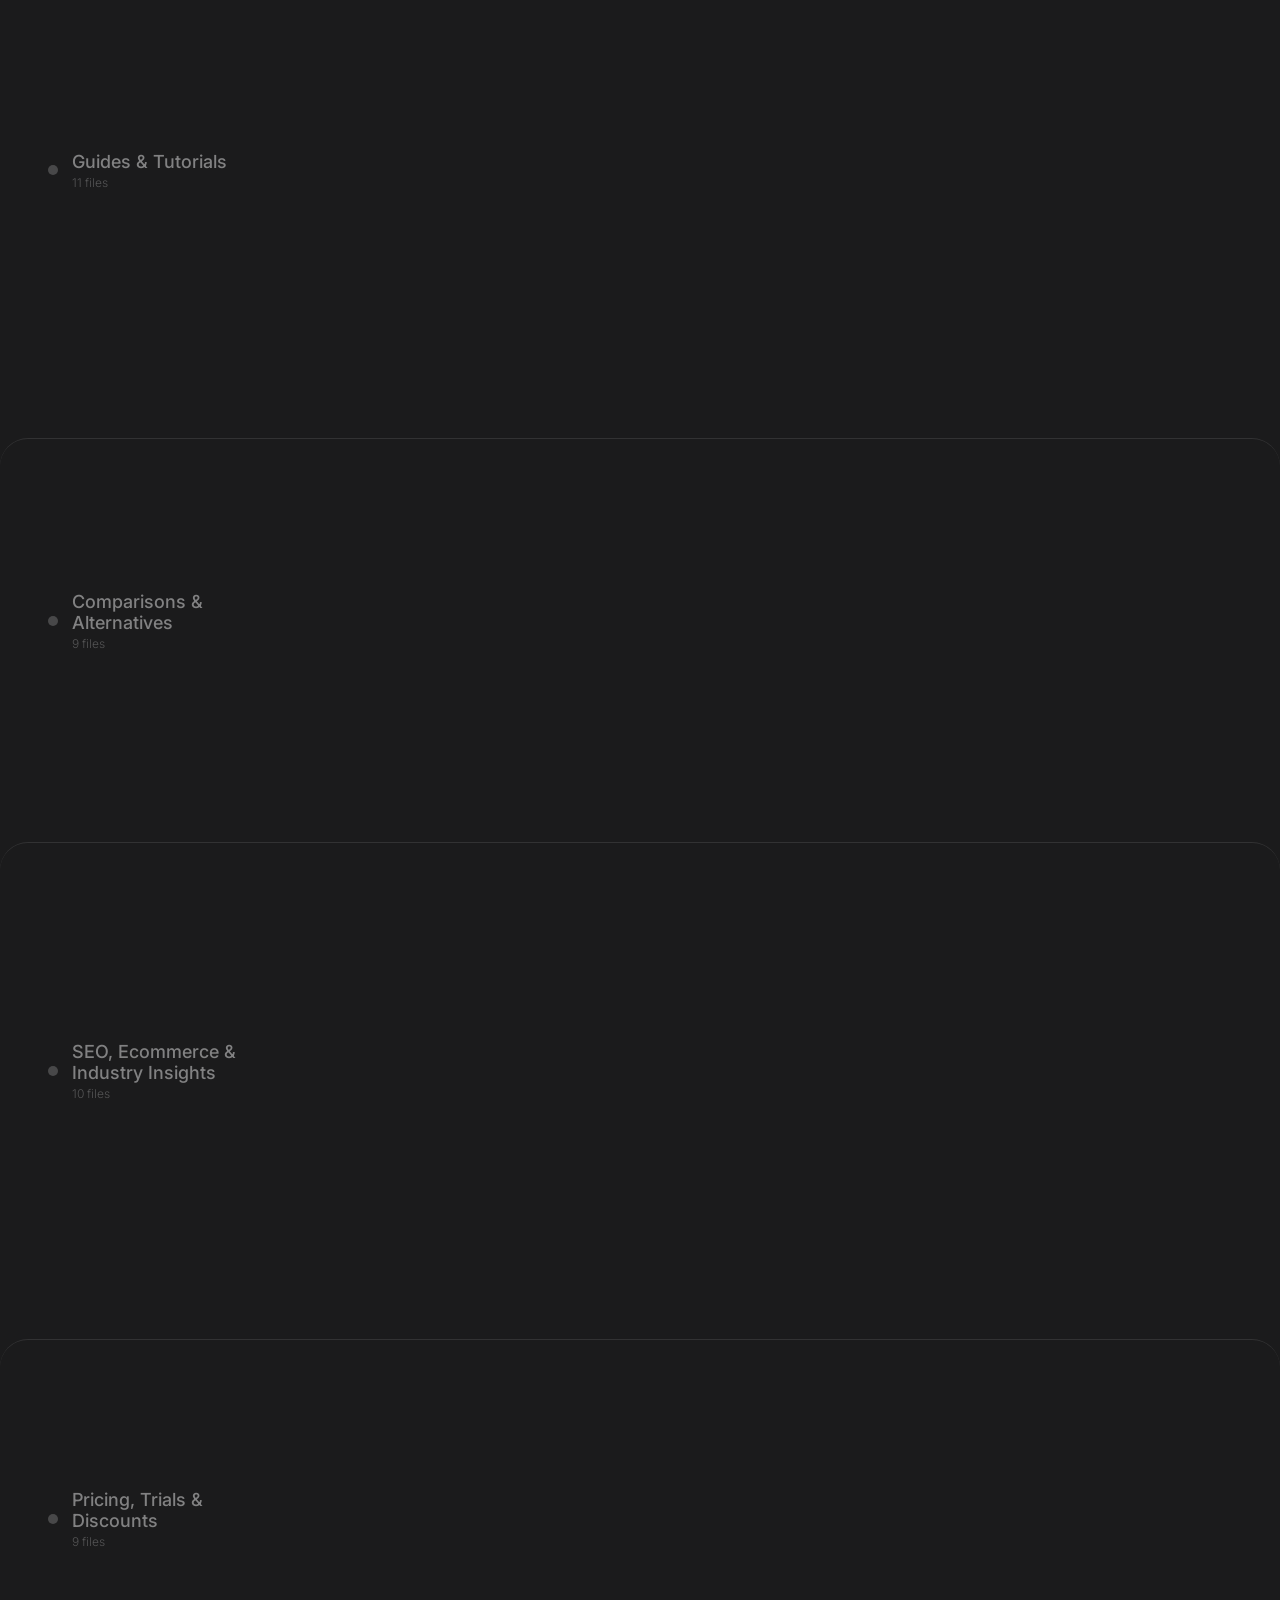
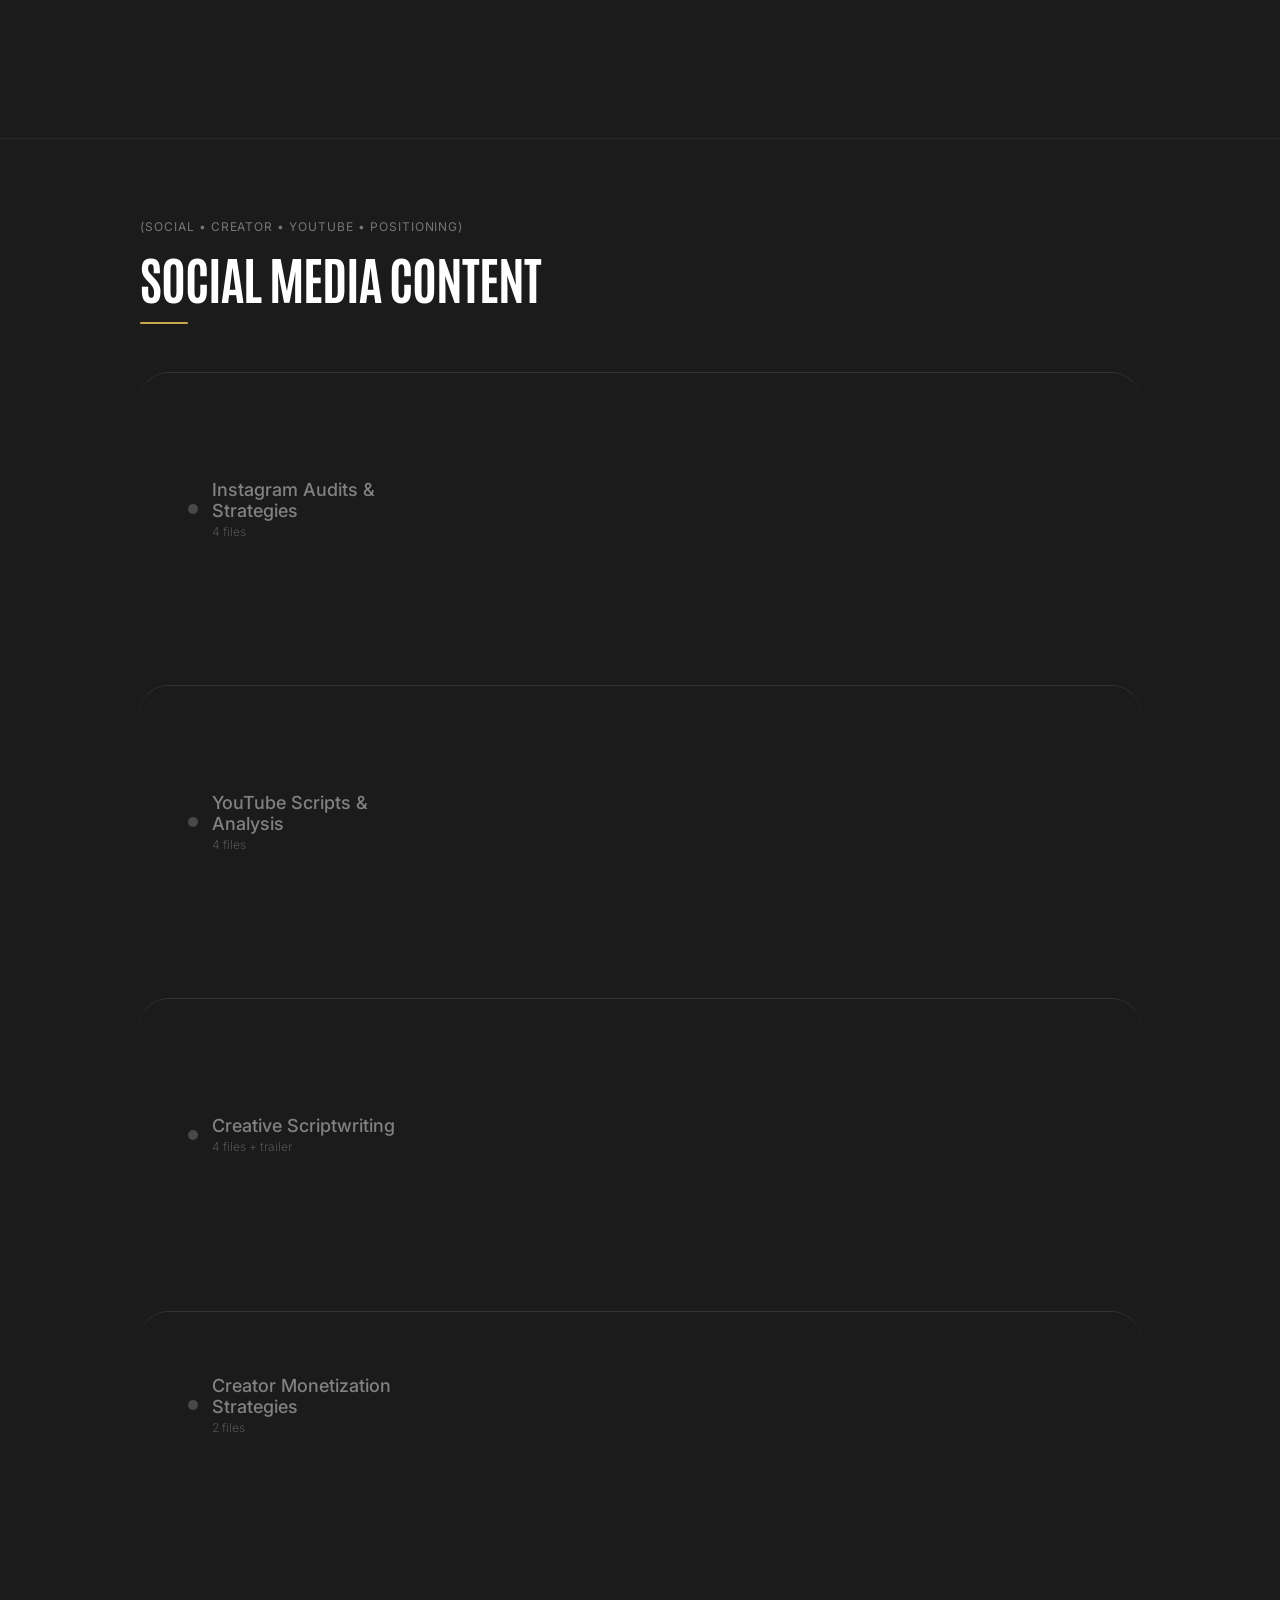
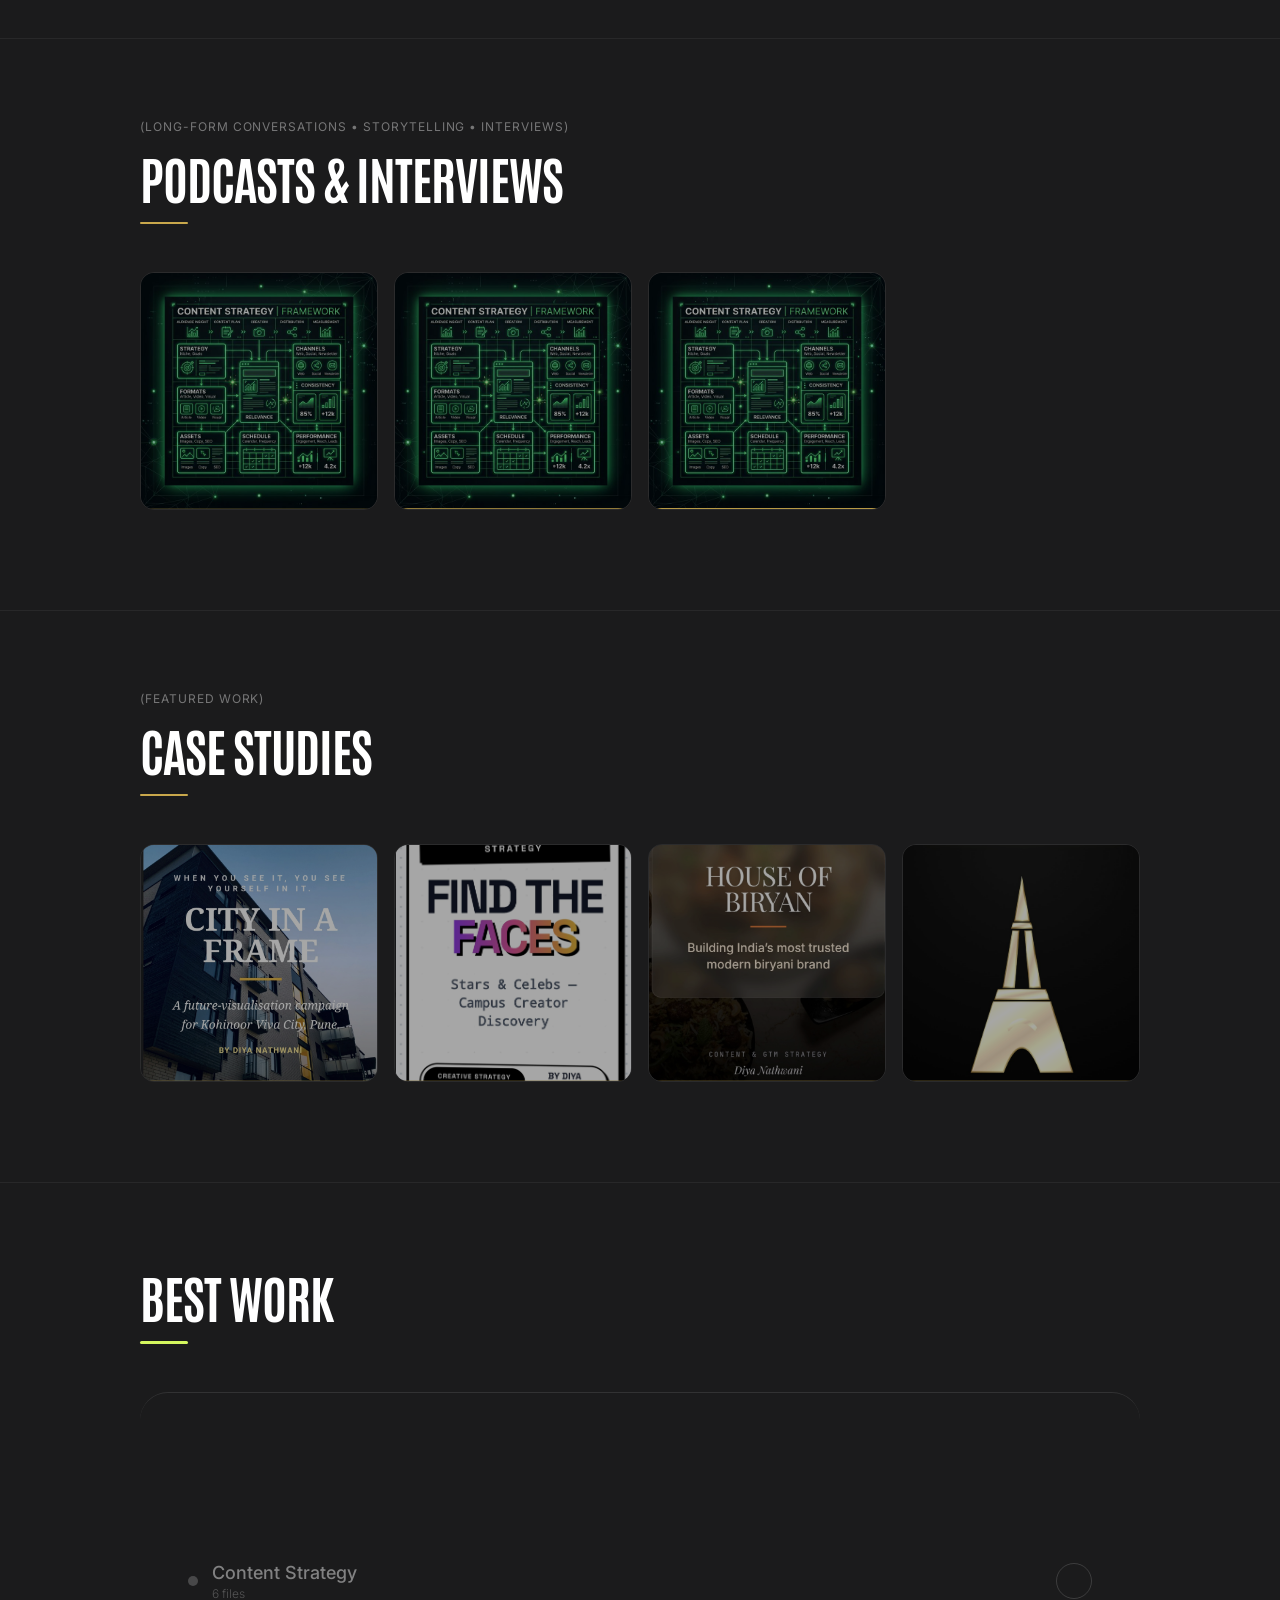
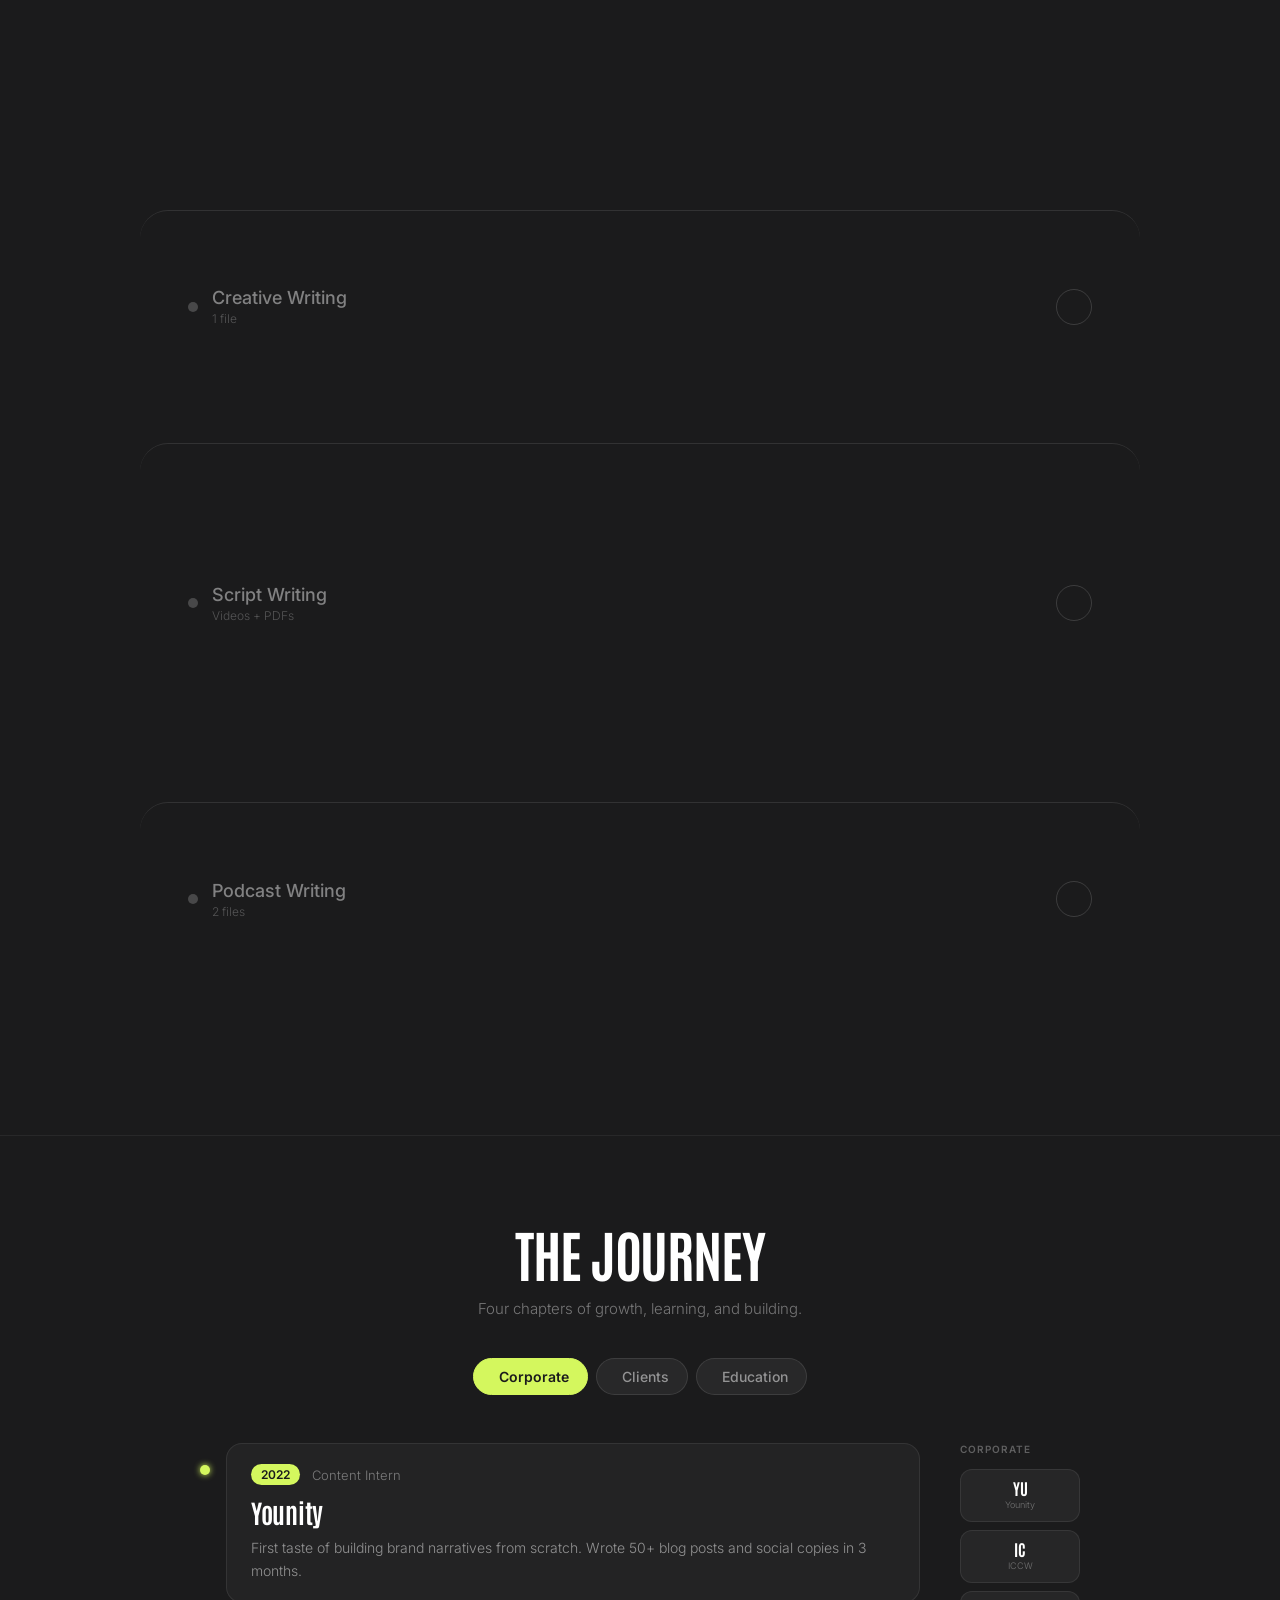
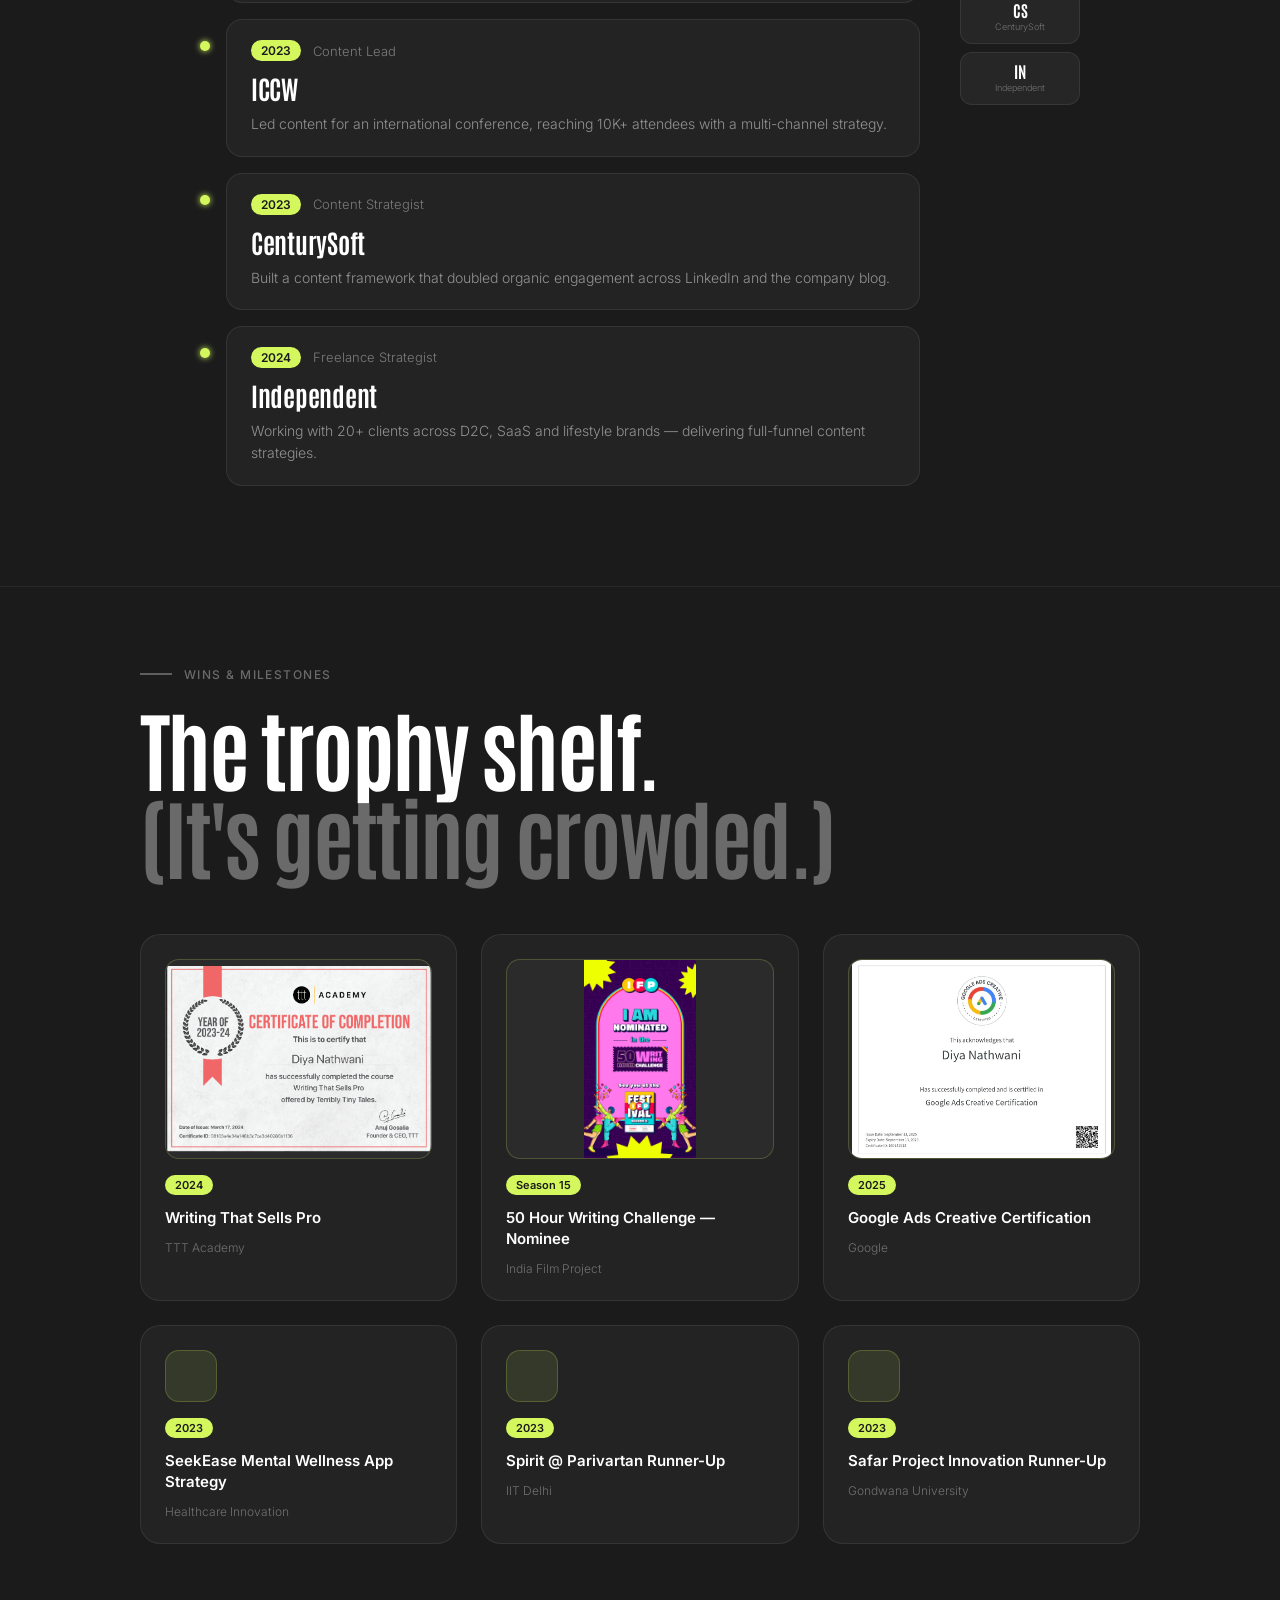
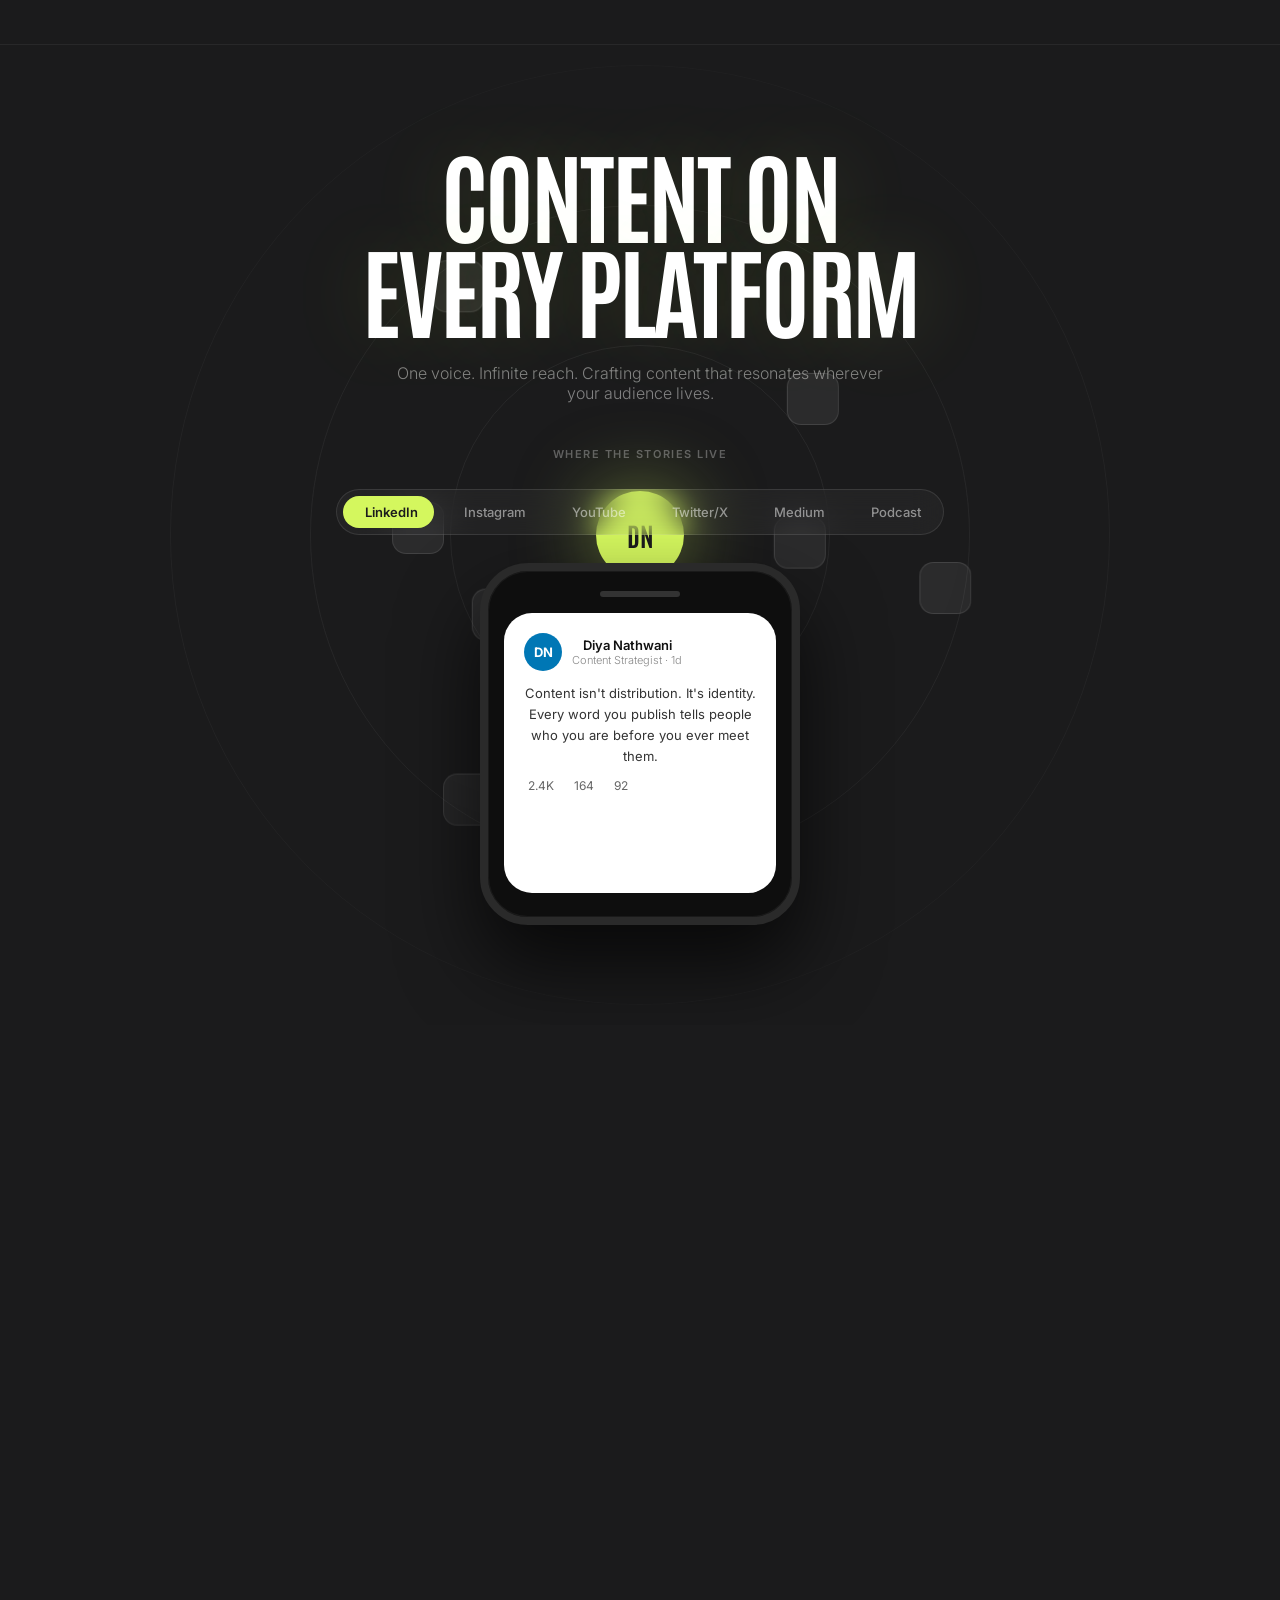
==== commit c124a9c6: "fix1" ====
--- a/index.html
+++ b/index.html
@@ -992,43 +992,6 @@
 
 </section>
 
-  <!-- ═════════ B2B SAAS ARTICLES ═════════ -->
-<!-- ═════════════════════════════════════ -->
-<!-- ═══════ B2B SAAS ARTICLES ══════════ -->
-<!-- ═════════════════════════════════════ -->
-
-<section class="bw-section" id="projects">
-
-@@ -984,565 +1014,246 @@ <h2 class="cs-heading">
-
-    </div>
-
-    <!-- ═════════ 1. BEST ARTICLES ═════════ -->
-
-    <div class="bw-row">
-
-      <div class="bw-row-meta">
-
-        <span class="bw-dot"></span>
-
-        <div class="bw-row-text">
-
-          <h3 class="bw-cat">
-           
-          </h3>
-
-          <span class="bw-count">
-         
-          </span>
-
-        </div>
-
-      </div>
-
-      <div class="bw-cards">
-
-  
-
 <!-- ═════════════════════════════════════ -->
 <!-- ════════ 1. BEST ARTICLES ══════════ -->
 <!-- ═════════════════════════════════════ -->
@@ -1040,7 +1003,7 @@
     <span class="bw-dot"></span>
 
     <div class="bw-row-text">
-    <h3 class="bw-cat">Best Articles</h3>
+      <h3 class="bw-cat">Best Articles</h3>
       <span class="bw-count">7 files</span>
     </div>
 
@@ -1233,7 +1196,6 @@
         <h4>Meesho Dropshipping Tutorial: 9 Steps Easy Guide For Resellers</h4>
       </div>
     </a>
-    <!-- SPECIAL FIXED CSS ONLY FOR B2B -->
 
     <a href="https://drive.google.com/open?id=1llQPxnOkOUh9kIlMG-6qAmGRJl7tD1Lr" target="_blank" class="bw-card">
       <img src="/assets/images/th-cs.png" class="bw-thumb" />
@@ -1255,7 +1217,6 @@
         <h4>Meet Amazon FBA Requirements To Skyrocket Your Sales (2025)</h4>
       </div>
     </a>
-    <style>
 
     <a href="https://drive.google.com/open?id=1WesB6SuAbc8lvZelOb4GIJXn8PPWt0Xr" target="_blank" class="bw-card">
       <img src="/assets/images/th-cs.png" class="bw-thumb" />
@@ -1263,12 +1224,6 @@
         <h4>How To Add CJ Dropshipping To Shopify? Step-By-Step Guide (2025)</h4>
       </div>
     </a>
-      .b2b-wrap{
-        display:flex;
-        flex-direction:column;
-        gap:36px;
-        margin-top:48px;
-      }
 
     <a href="https://drive.google.com/open?id=1uDBXiBDor3knQUULpxxFv9fByV7qihyq" target="_blank" class="bw-card">
       <img src="/assets/images/th-cs.png" class="bw-thumb" />
@@ -1276,16 +1231,6 @@
         <h4>CJdropshipping Login Guide 2025: Doing It the Right Way!</h4>
       </div>
     </a>
-      .b2b-row{
-        display:grid;
-        grid-template-columns:240px 1fr;
-        gap:40px;
-        align-items:flex-start;
-        padding:42px;
-        border-radius:28px;
-        background:rgba(255,255,255,.03);
-        border:1px solid rgba(255,255,255,.06);
-      }
 
     <a href="https://drive.google.com/open?id=19iUFYYqJYV8tv0RhLqPLXUVqR4ki8w5_" target="_blank" class="bw-card">
       <img src="/assets/images/th-cs.png" class="bw-thumb" />
@@ -1293,10 +1238,6 @@
         <h4>How To Find Dropshipping Products On CJDropshipping? (2025)</h4>
       </div>
     </a>
-      .b2b-meta{
-        position:sticky;
-        top:120px;
-      }
 
     <a href="https://drive.google.com/open?id=1eDMEX2bcTUgEZsuNiq7NnrH8rprxnqm4" target="_blank" class="bw-card">
       <img src="/assets/images/th-cs.png" class="bw-thumb" />
@@ -1304,83 +1245,29 @@
         <h4>How To Sell Amazon Restricted Products & Gated Brands? (2025)</h4>
       </div>
     </a>
-      .b2b-left{
-        display:flex;
-        align-items:flex-start;
-        gap:14px;
-      }
 
   </div>
-      .b2b-dot{
-        width:12px;
-        height:12px;
-        border-radius:50%;
-        background:#d3ff34;
-        margin-top:10px;
-        flex-shrink:0;
-      }
 
 </div>
-      .b2b-cat{
-        font-size:34px;
-        line-height:1.05;
-        margin-bottom:8px;
-      }
 
 <!-- ═════════════════════════════════════ -->
 <!-- ════ 4. COMPARISONS & ALTERNATIVES ═ -->
 <!-- ═════════════════════════════════════ -->
-      .b2b-count{
-        opacity:.7;
-        font-size:15px;
-      }
 
 <div class="bw-row">
-      .b2b-cards{
-        display:grid;
-        grid-template-columns:repeat(3,1fr);
-        gap:18px;
-      }
 
   <div class="bw-row-meta">
-      .b2b-card{
-        display:flex;
-        align-items:flex-start;
-        gap:14px;
-        padding:18px;
-        border-radius:20px;
-        background:rgba(255,255,255,.04);
-        border:1px solid rgba(255,255,255,.08);
-        transition:.3s ease;
-        min-height:120px;
-      }
 
     <span class="bw-dot"></span>
-      .b2b-card:hover{
-        transform:translateY(-4px);
-        border-color:rgba(211,255,52,.4);
-      }
 
     <div class="bw-row-text">
       <h3 class="bw-cat">Comparisons & Alternatives</h3>
       <span class="bw-count">9 files</span>
     </div>
-      .b2b-thumb{
-        width:52px;
-        height:52px;
-        border-radius:12px;
-        object-fit:cover;
-        flex-shrink:0;
-      }
 
   </div>
-      .b2b-info h4{
-        font-size:17px;
-        line-height:1.3;
-      }
 
   <div class="bw-cards">
-      @media(max-width:1100px){
 
     <a href="https://drive.google.com/open?id=1nJLNV6Ly4PWXO8H3e8U0EPd_C_I4jF6l" target="_blank" class="bw-card">
       <img src="/assets/images/th-cs.png" class="bw-thumb" />
@@ -1388,9 +1275,6 @@
         <h4>Jungle Scout vs SmartScout Detailed Comparison 2025</h4>
       </div>
     </a>
-        .b2b-cards{
-          grid-template-columns:repeat(2,1fr);
-        }
 
     <a href="https://drive.google.com/open?id=1b9ST6KndZDqCWfhtbcvFsq4XExNI5ECi" target="_blank" class="bw-card">
       <img src="/assets/images/th-cs.png" class="bw-thumb" />
@@ -1398,7 +1282,6 @@
         <h4>Helium 10 Vs Quartile Face-Off 2025</h4>
       </div>
     </a>
-      }
 
     <a href="https://drive.google.com/open?id=1mKdyq_tVMt0l3iUgvhHD_VzNen5JHodc" target="_blank" class="bw-card">
       <img src="/assets/images/th-cs.png" class="bw-thumb" />
@@ -1406,7 +1289,6 @@
         <h4>ProductScope.ai vs. Helium 10</h4>
       </div>
     </a>
-      @media(max-width:820px){
 
     <a href="https://drive.google.com/open?id=18i4zkH7jb8C38U_7h8jgx9w4cyy6Ll8H" target="_blank" class="bw-card">
       <img src="/assets/images/th-cs.png" class="bw-thumb" />
@@ -1414,9 +1296,6 @@
         <h4>Sellerboard vs InventoryLab 2025</h4>
       </div>
     </a>
-        .b2b-row{
-          grid-template-columns:1fr;
-        }
 
     <a href="https://drive.google.com/open?id=1HRgQzoJIwkSxtWo7rGjaOIk7l_aLPeGg" target="_blank" class="bw-card">
       <img src="/assets/images/th-cs.png" class="bw-thumb" />
@@ -1424,9 +1303,6 @@
         <h4>Helium 10 vs Sellics (Perpetua) 2025</h4>
       </div>
     </a>
-        .b2b-cards{
-          grid-template-columns:1fr;
-        }
 
     <a href="https://drive.google.com/open?id=1YkuXeA9tlpcBShrktwV9DYpJiy9sp4cp" target="_blank" class="bw-card">
       <img src="/assets/images/th-cs.png" class="bw-thumb" />
@@ -1434,7 +1310,6 @@
         <h4>Sellerboard Vs Helium 10 Comparison 2024</h4>
       </div>
     </a>
-      }
 
     <a href="https://drive.google.com/open?id=19SHHuipCcs6ZSJvwIKLn9r2fAeJydKwj" target="_blank" class="bw-card">
       <img src="/assets/images/th-cs.png" class="bw-thumb" />
@@ -1442,7 +1317,6 @@
         <h4>Minea vs PiPiADS: Which Ad Spy Tool is Better?</h4>
       </div>
     </a>
-    </style>
 
     <a href="https://drive.google.com/open?id=1DDx0aAGlrTjYffT5T_V6ZbT-tEKWIoFM" target="_blank" class="bw-card">
       <img src="/assets/images/th-cs.png" class="bw-thumb" />
@@ -1450,7 +1324,6 @@
         <h4>Shopify vs Amazon FBA Showdown</h4>
       </div>
     </a>
-    <div class="b2b-wrap">
 
     <a href="https://drive.google.com/open?id=1IOSaa_K1avk-K-OcmnKFMiMpZG5zZNh8" target="_blank" class="bw-card">
       <img src="/assets/images/th-cs.png" class="bw-thumb" />
@@ -1458,43 +1331,29 @@
         <h4>Dropispy vs Minea: Dropshipping Comparison 2025</h4>
       </div>
     </a>
-      <!-- ═════ 1. BEST ARTICLES ═════ -->
 
   </div>
-      <div class="b2b-row">
 
 </div>
-        <div class="b2b-meta">
 
   <!-- ═════════════════════════════════════ -->
 <!-- ═ 5. SEO, ECOMMERCE & INDUSTRY INSIGHTS ═ -->
 <!-- ═════════════════════════════════════ -->
-          <div class="b2b-left">
 
 <div class="bw-row">
-            <span class="b2b-dot"></span>
 
   <div class="bw-row-meta">
-            <div>
 
     <span class="bw-dot"></span>
-              <h3 class="b2b-cat">
-                Best Articles
-              </h3>
 
     <div class="bw-row-text">
       <h3 class="bw-cat">SEO, Ecommerce & Industry Insights</h3>
       <span class="bw-count">10 files</span>
     </div>
-              <span class="b2b-count">
-                7 files
-              </span>
 
   </div>
-            </div>
 
   <div class="bw-cards">
-          </div>
 
     <a href="https://drive.google.com/open?id=1zMmwu31JEYEdy5aXC0sXkTlZCB0tQZ73" target="_blank" class="bw-card">
       <img src="/assets/images/th-cs.png" class="bw-thumb" />
@@ -1502,7 +1361,6 @@
         <h4>Amazon Sellers ROAS Calculator: What's Your Profit?</h4>
       </div>
     </a>
-        </div>
 
     <a href="https://drive.google.com/open?id=1hFPfEFDDcNcs0H9mGW4SeK6K4SqAQdX2" target="_blank" class="bw-card">
       <img src="/assets/images/th-cs.png" class="bw-thumb" />
@@ -1510,7 +1368,6 @@
         <h4>Amazon FBA Packaging Requirements 2025: What's Missing?</h4>
       </div>
     </a>
-        <div class="b2b-cards">
 
     <a href="https://drive.google.com/open?id=1YVIoIWz3GJQhM4uS3k-DAa5RHINGohqr" target="_blank" class="bw-card">
       <img src="/assets/images/th-cs.png" class="bw-thumb" />
@@ -1518,9 +1375,6 @@
         <h4>Is there any Helium 10 API Available? #1 Profound Guide 2025</h4>
       </div>
     </a>
-          <a href="https://drive.google.com/open?id=1Xis1DALl3fxCqO5oOE3cXwIzyTuJ7vV3"
-             target="_blank"
-             class="b2b-card">
 
     <a href="https://drive.google.com/open?id=15AeF485uCGTIifj7ezk6TT6pyyo4u_4o" target="_blank" class="bw-card">
       <img src="/assets/images/th-cs.png" class="bw-thumb" />
@@ -1528,8 +1382,6 @@
         <h4>How Big Is Meesho Dropshipping In India?</h4>
       </div>
     </a>
-            <img src="/assets/images/th-cs.png"
-                 class="b2b-thumb" />
 
     <a href="https://drive.google.com/open?id=15lTIJQPFZ4VjdogJuUTgwlzr6P80lP5Y" target="_blank" class="bw-card">
       <img src="/assets/images/th-cs.png" class="bw-thumb" />
@@ -1537,11 +1389,6 @@
         <h4>10+ Best Amazon Keyword Tools 2025 → Rank Higher on AMZ</h4>
       </div>
     </a>
-            <div class="b2b-info">
-              <h4>
-                15 Best Ecommerce Strategies For Black Friday 2025
-              </h4>
-            </div>
 
     <a href="https://drive.google.com/open?id=1-gWh3whAee2ySJ4lauzvmmCnS-nJhCVn" target="_blank" class="bw-card">
       <img src="/assets/images/th-cs.png" class="bw-thumb" />
@@ -1549,7 +1396,6 @@
         <h4>Does Helium 10 Work In Mexico?</h4>
       </div>
     </a>
-          </a>
 
     <a href="https://drive.google.com/open?id=1kfnI_HTaLD-G1HYRrmphAJtsEVWCDC45" target="_blank" class="bw-card">
       <img src="/assets/images/th-cs.png" class="bw-thumb" />
@@ -1557,9 +1403,6 @@
         <h4>Does Helium 10 Work in Brazil?</h4>
       </div>
     </a>
-          <a href="https://drive.google.com/open?id=1MBeDJdBIA-5cbqft7prJgPwxbnF9WYuc"
-             target="_blank"
-             class="b2b-card">
 
     <a href="https://drive.google.com/open?id=1yRrOnUqB4QYzDhjTC-X2f9YG_QYCTEH9" target="_blank" class="bw-card">
       <img src="/assets/images/th-cs.png" class="bw-thumb" />
@@ -1567,8 +1410,6 @@
         <h4>80+ Amazon Seller Statistics to Level-Up Your Store in 2025</h4>
       </div>
     </a>
-            <img src="/assets/images/th-cs.png"
-                 class="b2b-thumb" />
 
     <a href="https://drive.google.com/open?id=1yIXYeGwb7LlysWUs_MFuFsjy65s28P6J" target="_blank" class="bw-card">
       <img src="/assets/images/th-cs.png" class="bw-thumb" />
@@ -1576,11 +1417,6 @@
         <h4>Can I Access Jungle Scout in Saudi Arabia?</h4>
       </div>
     </a>
-            <div class="b2b-info">
-              <h4>
-                Amazon Restricted Products: List Of Gated Categories & Brands (2025)
-              </h4>
-            </div>
 
     <a href="https://drive.google.com/open?id=1P7AiAbrjSiCZse8FYlpQR7zadn7co9zj" target="_blank" class="bw-card">
       <img src="/assets/images/th-cs.png" class="bw-thumb" />
@@ -1588,55 +1424,29 @@
         <h4>How Is AliExpress So Affordable? The Cheap Revolution (2025)</h4>
       </div>
     </a>
-          </a>
 
   </div>
-          <a href="https://drive.google.com/open?id=1gyAFuS1Le1p3GyE-udBVGMgpTsR-zhjE"
-             target="_blank"
-             class="b2b-card">
 
 </div>
-            <img src="/assets/images/th-cs.png"
-                 class="b2b-thumb" />
 
 <!-- ═════════════════════════════════════ -->
 <!-- ═══ 6. PRICING, TRIALS & DISCOUNTS ══ -->
 <!-- ═════════════════════════════════════ -->
-            <div class="b2b-info">
-              <h4>
-                Aaj Ka Gyaan: Best Indian E-Commerce Marketplaces To Sell Online
-              </h4>
-            </div>
 
 <div class="bw-row">
-          </a>
 
   <div class="bw-row-meta">
-          <a href="https://drive.google.com/open?id=17tuPLmscXM5jcxk-NJ0JKyEe1s6bV4g9"
-             target="_blank"
-             class="b2b-card">
 
     <span class="bw-dot"></span>
-            <img src="/assets/images/th-cs.png"
-                 class="b2b-thumb" />
 
     <div class="bw-row-text">
       <h3 class="bw-cat">Pricing, Trials & Discounts</h3>
       <span class="bw-count">9 files</span>
     </div>
-            <div class="b2b-info">
-              <h4>
-                10+ Best Amazon Keyword Tools 2025
-              </h4>
-            </div>
 
   </div>
-          </a>
 
   <div class="bw-cards">
-          <a href="https://drive.google.com/open?id=14BvJAcYUfmpaw3dIRKfbvBbiRFvcY94a"
-             target="_blank"
-             class="b2b-card">
 
     <a href="https://drive.google.com/open?id=1AlX4Jq7ENND4vzZvMqiqOrgs7qpCe4l2" target="_blank" class="bw-card">
       <img src="/assets/images/th-cs.png" class="bw-thumb" />
@@ -1644,8 +1454,6 @@
         <h4>RevSeller Free Trial</h4>
       </div>
     </a>
-            <img src="/assets/images/th-cs.png"
-                 class="b2b-thumb" />
 
     <a href="https://drive.google.com/open?id=1fNQocAYiK4E2MqkKpK5fS6Na4w0772do" target="_blank" class="bw-card">
       <img src="/assets/images/th-cs.png" class="bw-thumb" />
@@ -1653,11 +1461,6 @@
         <h4>Aura Repricer Pricing Plans 2025</h4>
       </div>
     </a>
-            <div class="b2b-info">
-              <h4>
-                13 Best Amazon Data Analytics Tools For E-Commerce Businesses In 2024
-              </h4>
-            </div>
 
     <a href="https://drive.google.com/open?id=1ztuMfKZTQnBWWnDDyxKx8offXtfYv3jt" target="_blank" class="bw-card">
       <img src="/assets/images/th-cs.png" class="bw-thumb" />
@@ -1665,7 +1468,6 @@
         <h4>Spocket Free Trial</h4>
       </div>
     </a>
-          </a>
 
     <a href="https://drive.google.com/open?id=1B8m9v1TQ8lPbagJMan9rtAyKpgYHh2UV" target="_blank" class="bw-card">
       <img src="/assets/images/th-cs.png" class="bw-thumb" />
@@ -1673,9 +1475,6 @@
         <h4>Profasee Pricing Plans 2025</h4>
       </div>
     </a>
-          <a href="https://drive.google.com/open?id=1gsHYljAWwJe5p6pBUnrzZ_mVJzVek1FJ"
-             target="_blank"
-             class="b2b-card">
 
     <a href="https://drive.google.com/open?id=1LF7bffWAf5SE170vzypyowkiKBjkf27p" target="_blank" class="bw-card">
       <img src="/assets/images/th-cs.png" class="bw-thumb" />
@@ -1683,8 +1482,6 @@
         <h4>Data Dive Pricing Guide (2025)</h4>
       </div>
     </a>
-            <img src="/assets/images/th-cs.png"
-                 class="b2b-thumb" />
 
     <a href="https://drive.google.com/open?id=1zCC14pkZzNk-91cyhWfMU_9z5JUR7Knb" target="_blank" class="bw-card">
       <img src="/assets/images/th-cs.png" class="bw-thumb" />
@@ -1692,11 +1489,6 @@
         <h4>Minea Pricing 2025</h4>
       </div>
     </a>
-            <div class="b2b-info">
-              <h4>
-                Top 16 Amazon Analytics Tools Essential For Business Growth (2025)
-              </h4>
-            </div>
 
     <a href="https://drive.google.com/open?id=1g3PD3UfeJw1umASdQBcSMEWF0xCrxgvc" target="_blank" class="bw-card">
       <img src="/assets/images/th-cs.png" class="bw-thumb" />
@@ -1704,7 +1496,6 @@
         <h4>Everbee Pricing Plans and Discounts 2024</h4>
       </div>
     </a>
-          </a>
 
     <a href="https://drive.google.com/open?id=1qZAKqhTdXlkvaFbGmUy_jGtla4wLGqhC" target="_blank" class="bw-card">
       <img src="/assets/images/th-cs.png" class="bw-thumb" />
@@ -1712,7 +1503,6 @@
         <h4>Adspert Pricing: How Much Does It Cost in 2025?</h4>
       </div>
     </a>
-        </div>
 
     <a href="https://drive.google.com/open?id=1goPIY8i9pGNNwchuH77A6gd5n6TAp8kf" target="_blank" class="bw-card">
       <img src="/assets/images/th-cs.png" class="bw-thumb" />
@@ -1727,13 +1517,7 @@
 
 </section>
 
-              </div>
-
-    </div>
-
-  </div>
-
-</section>
+  
 <!-- ═════════ SOCIAL MEDIA CONTENT ═════════ -->
 
 <section class="bw-section">
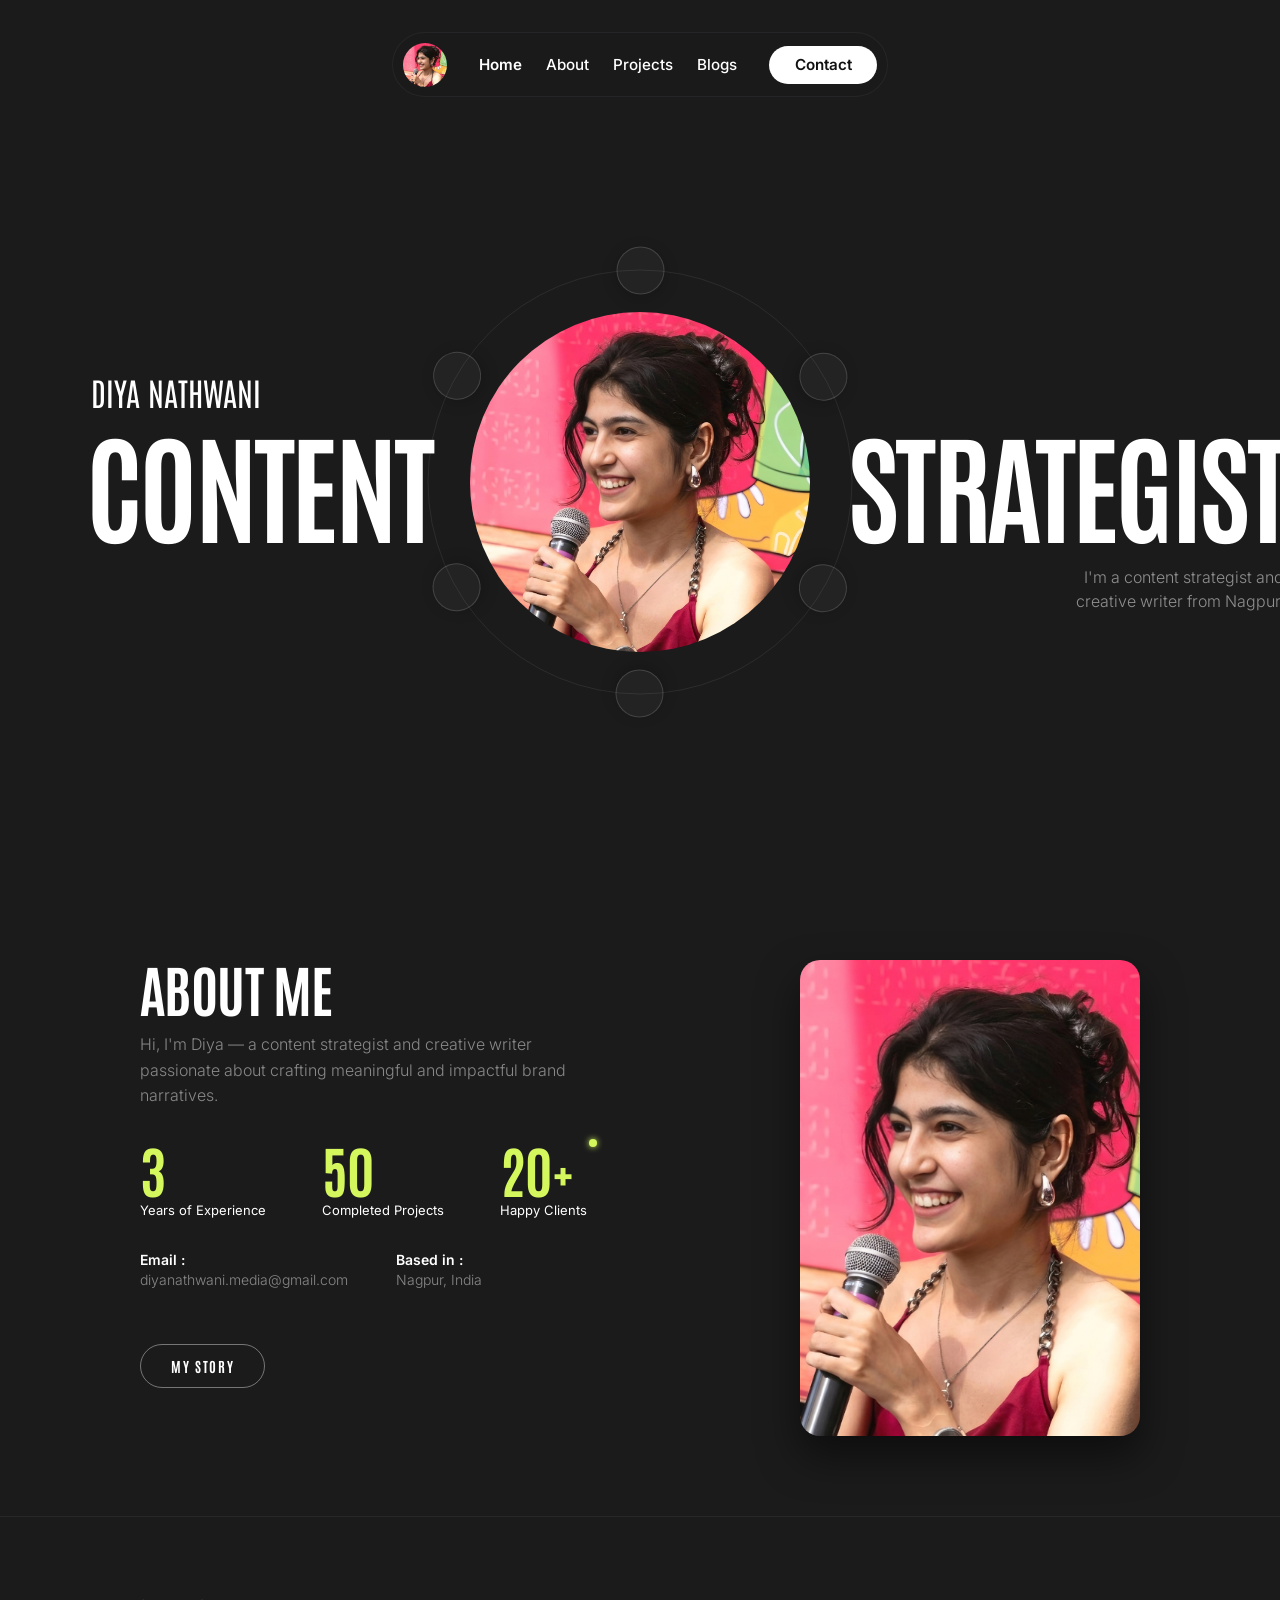
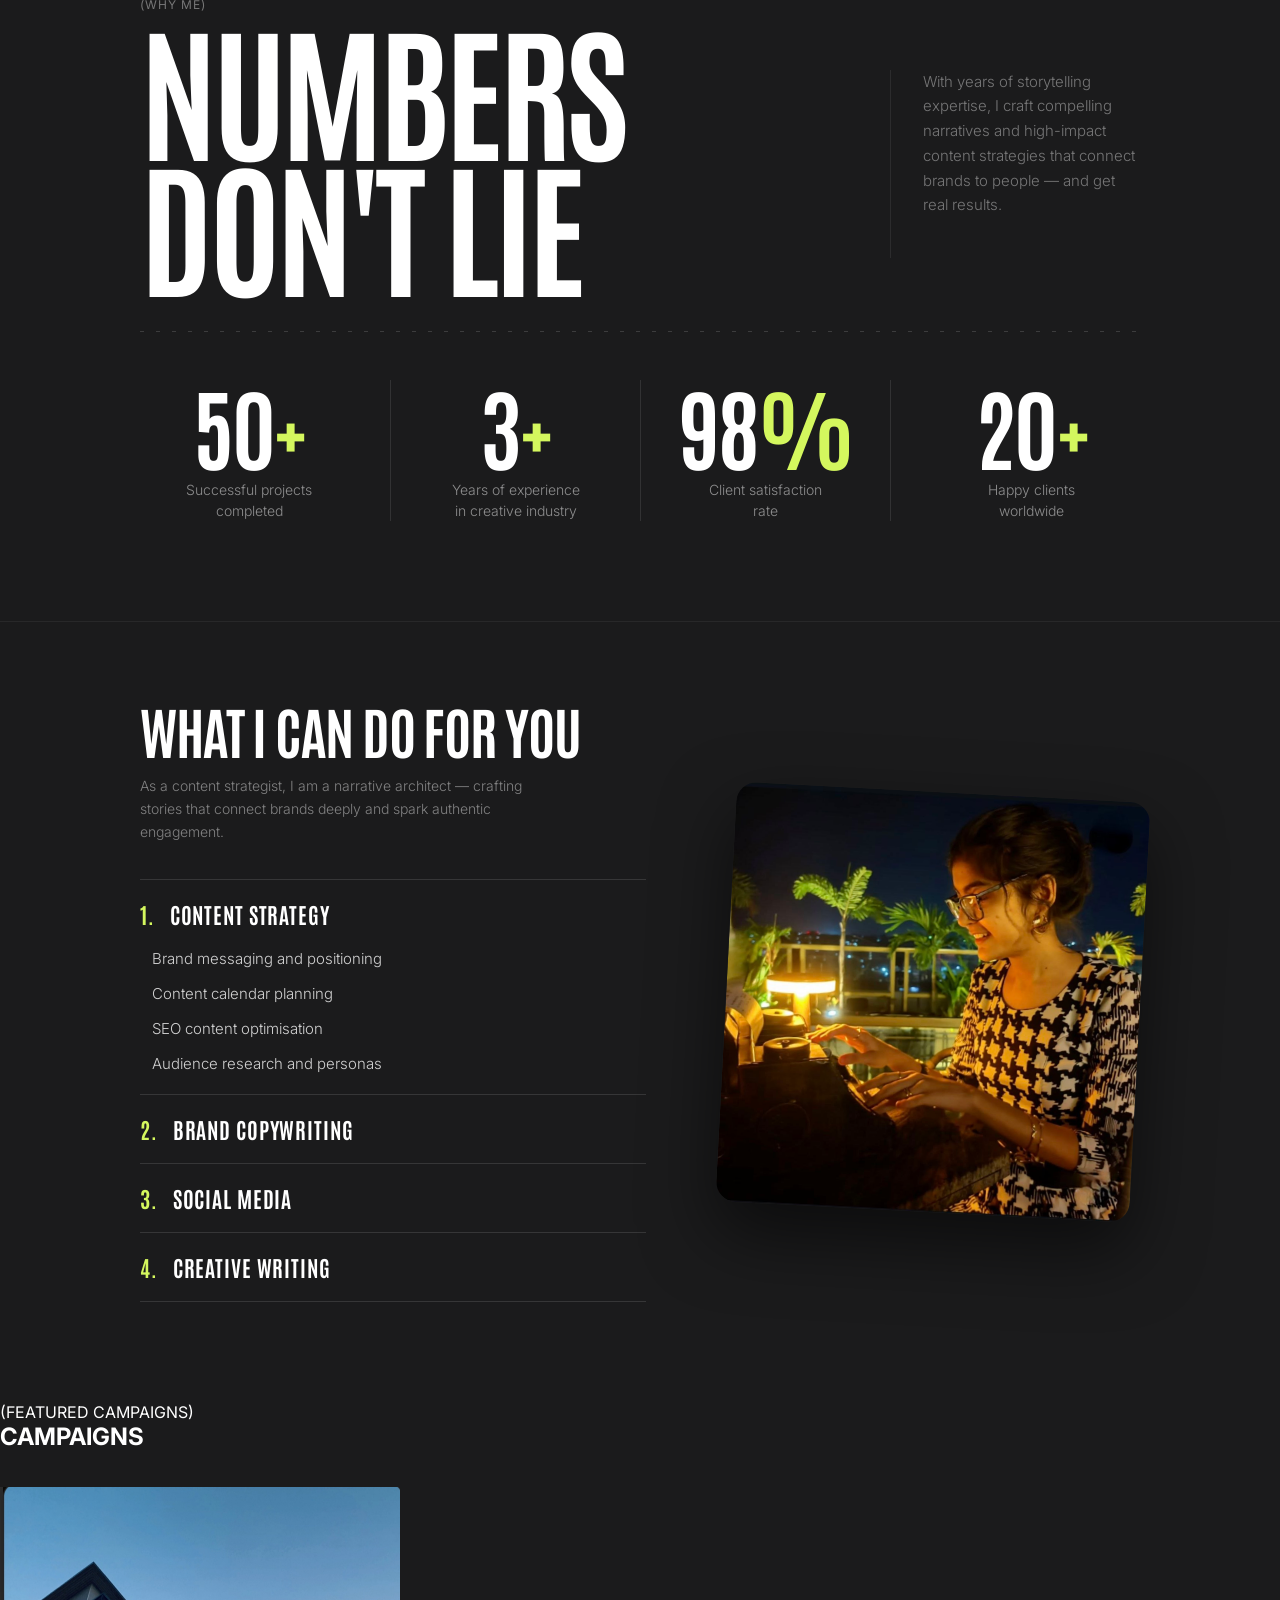
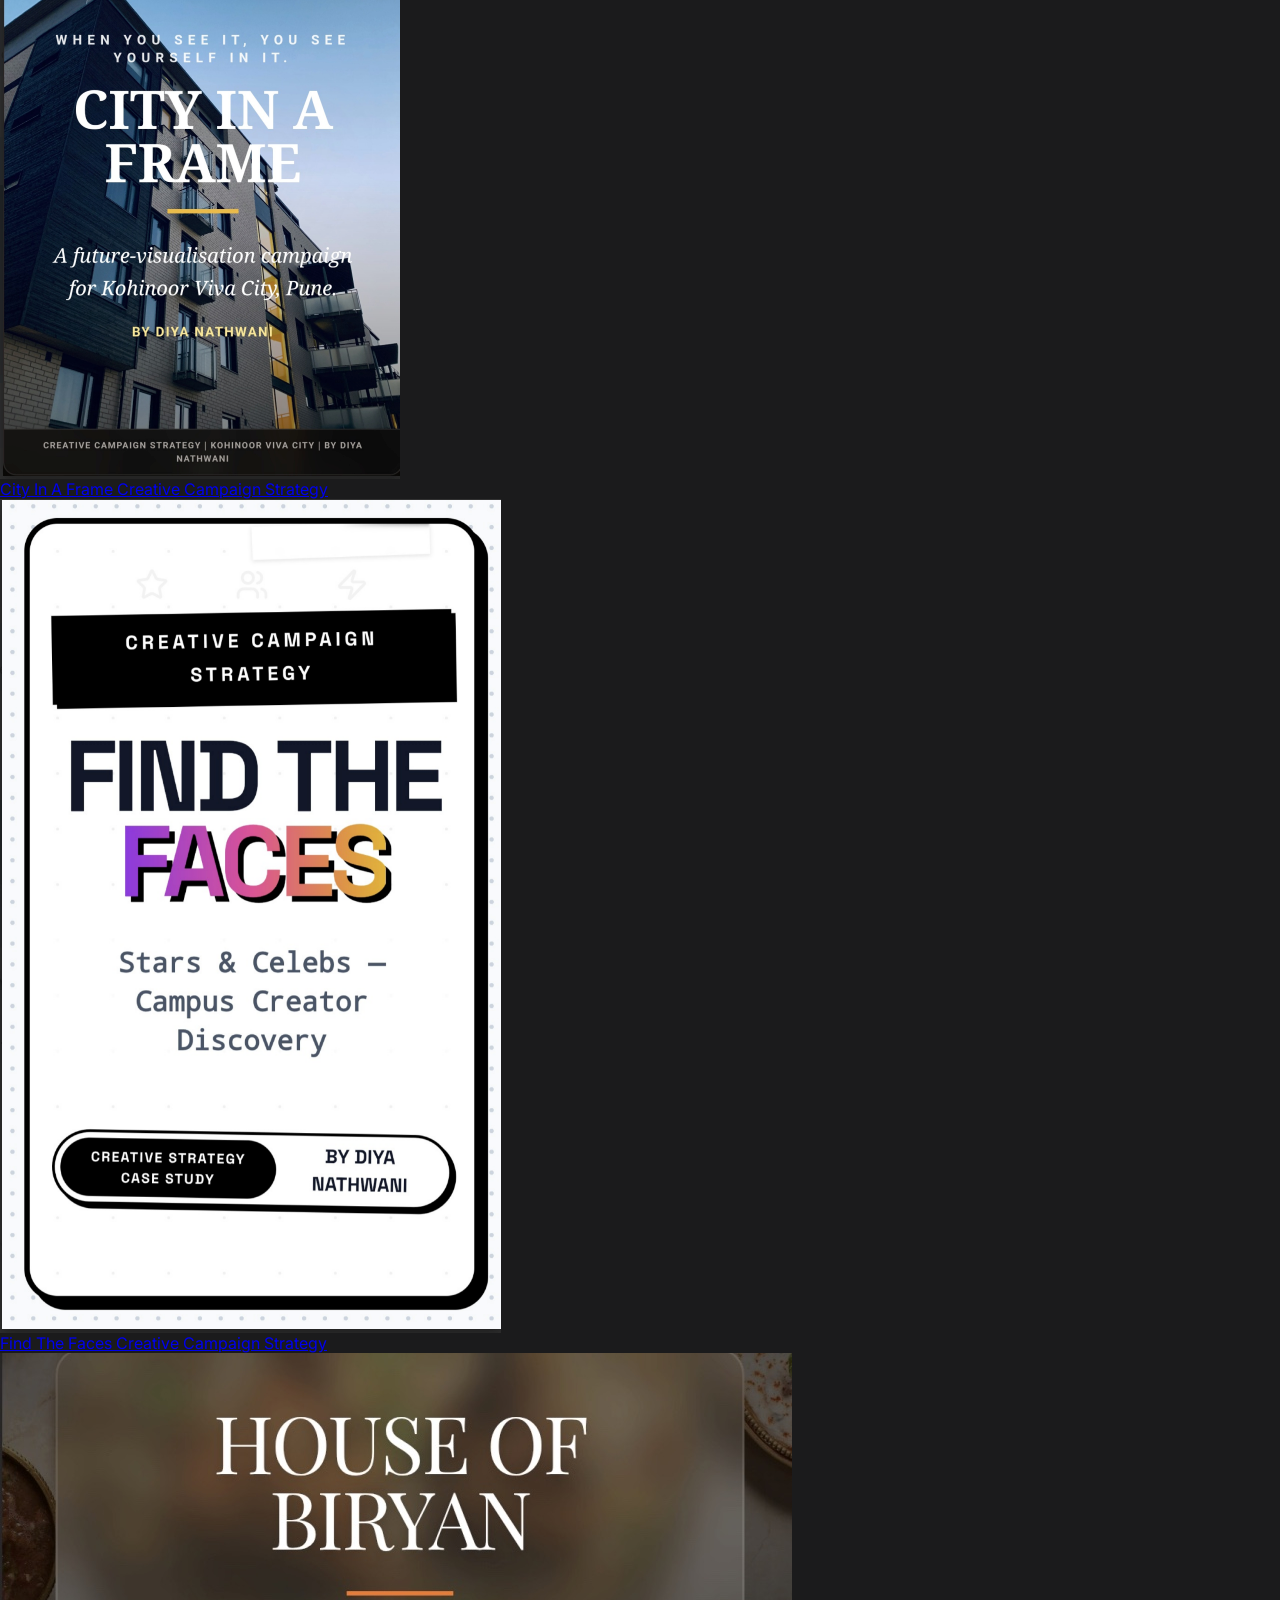
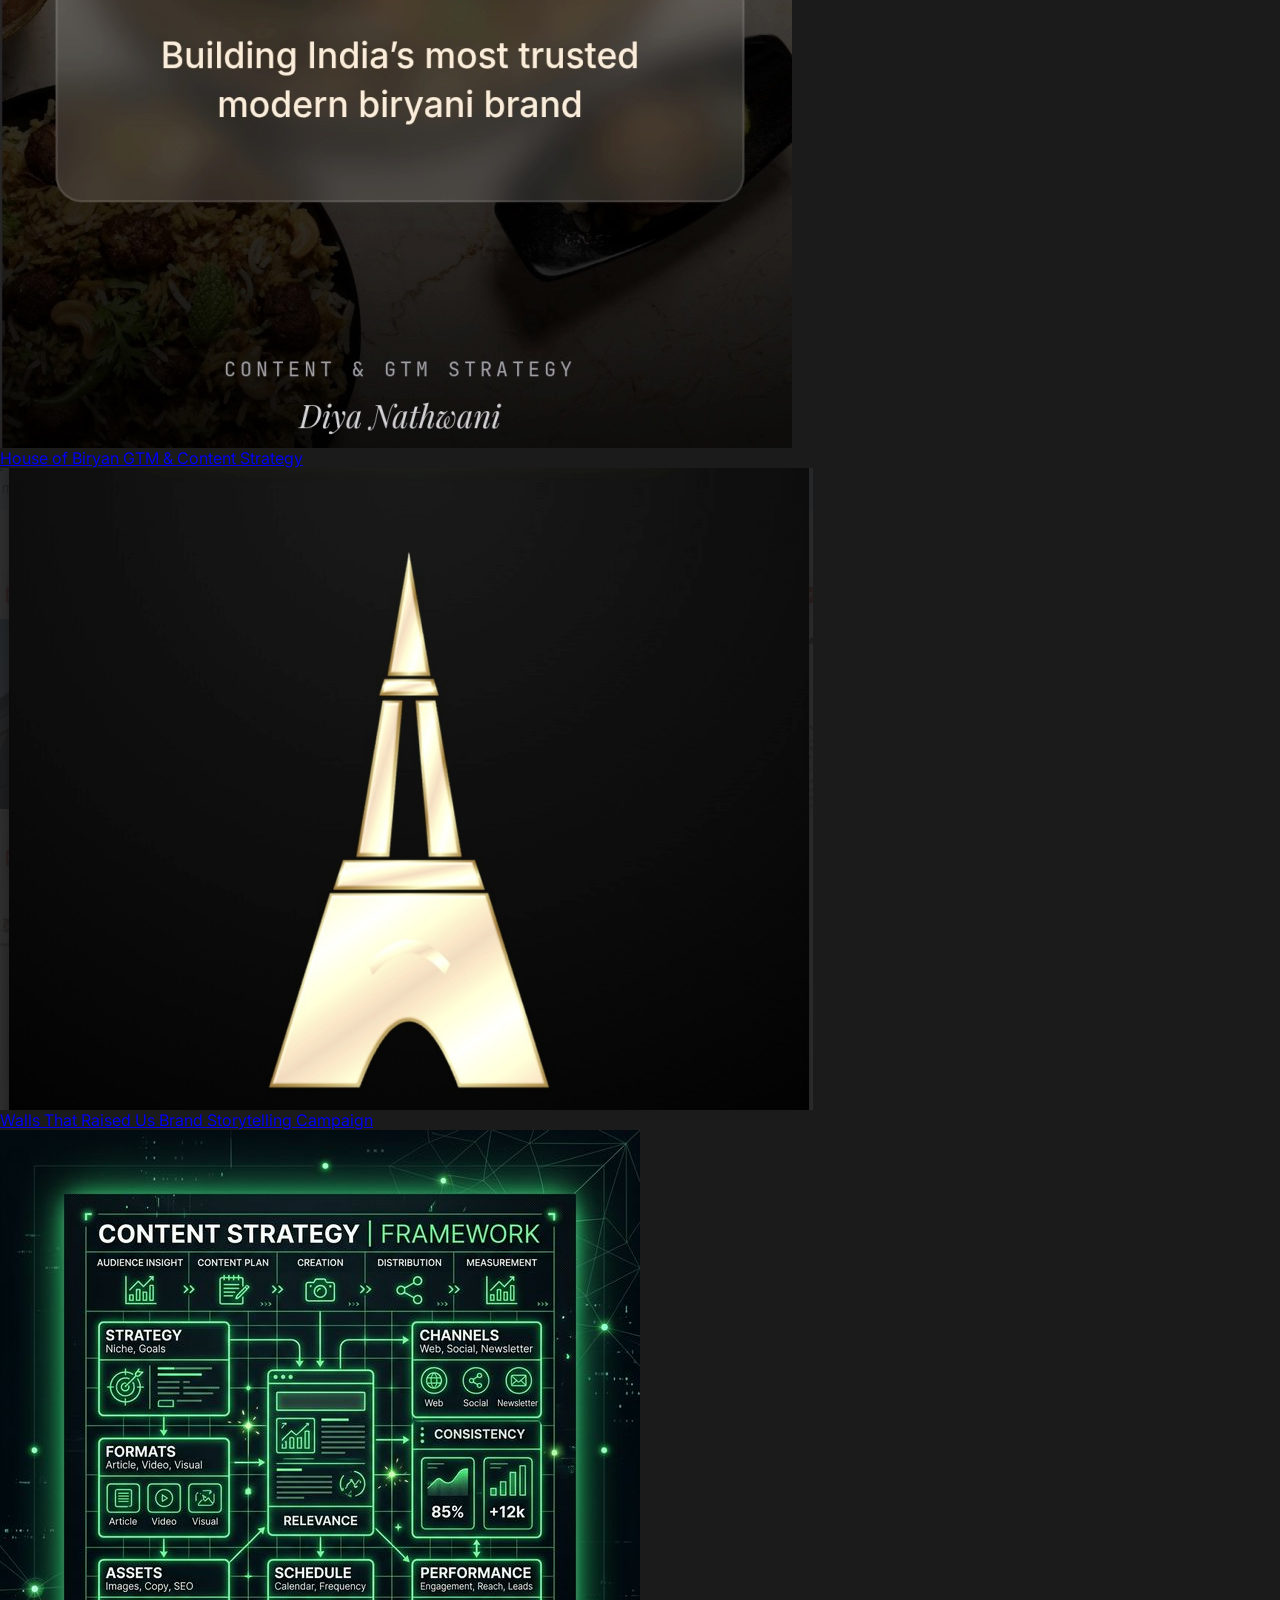
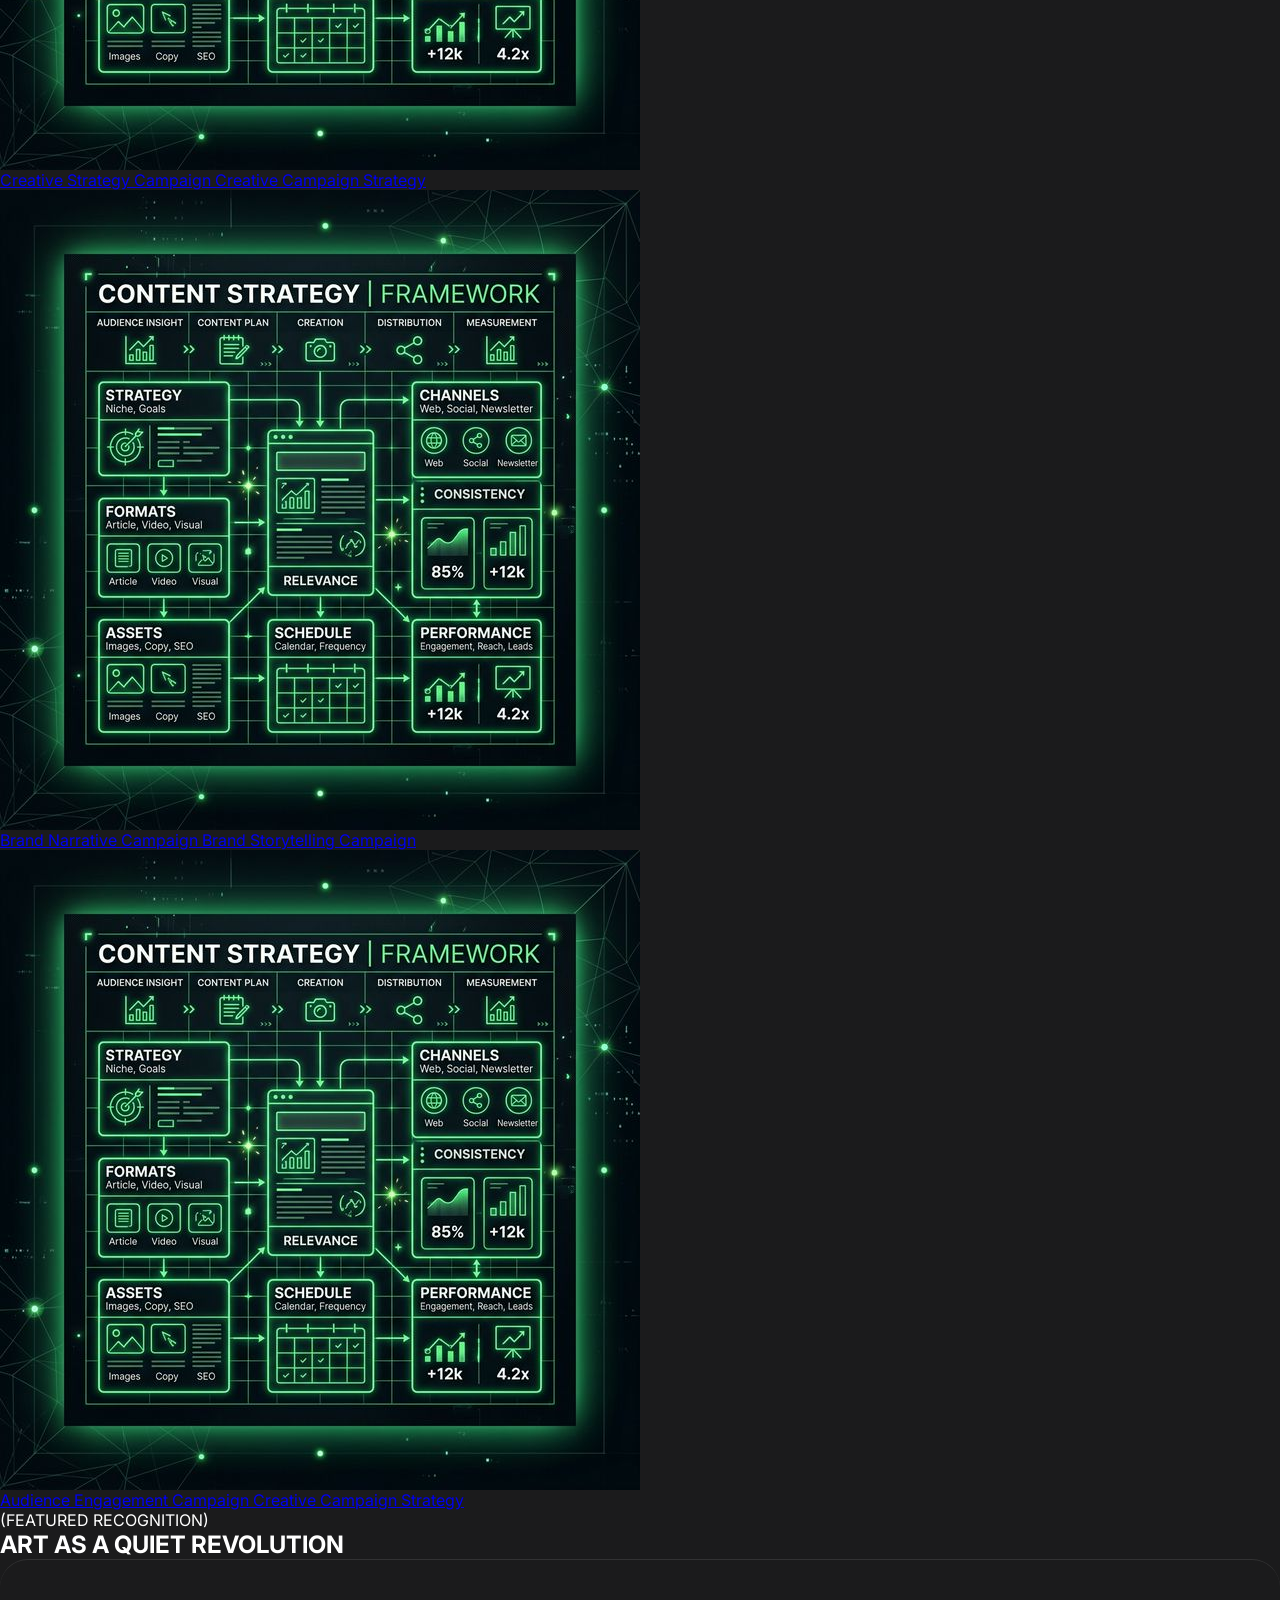
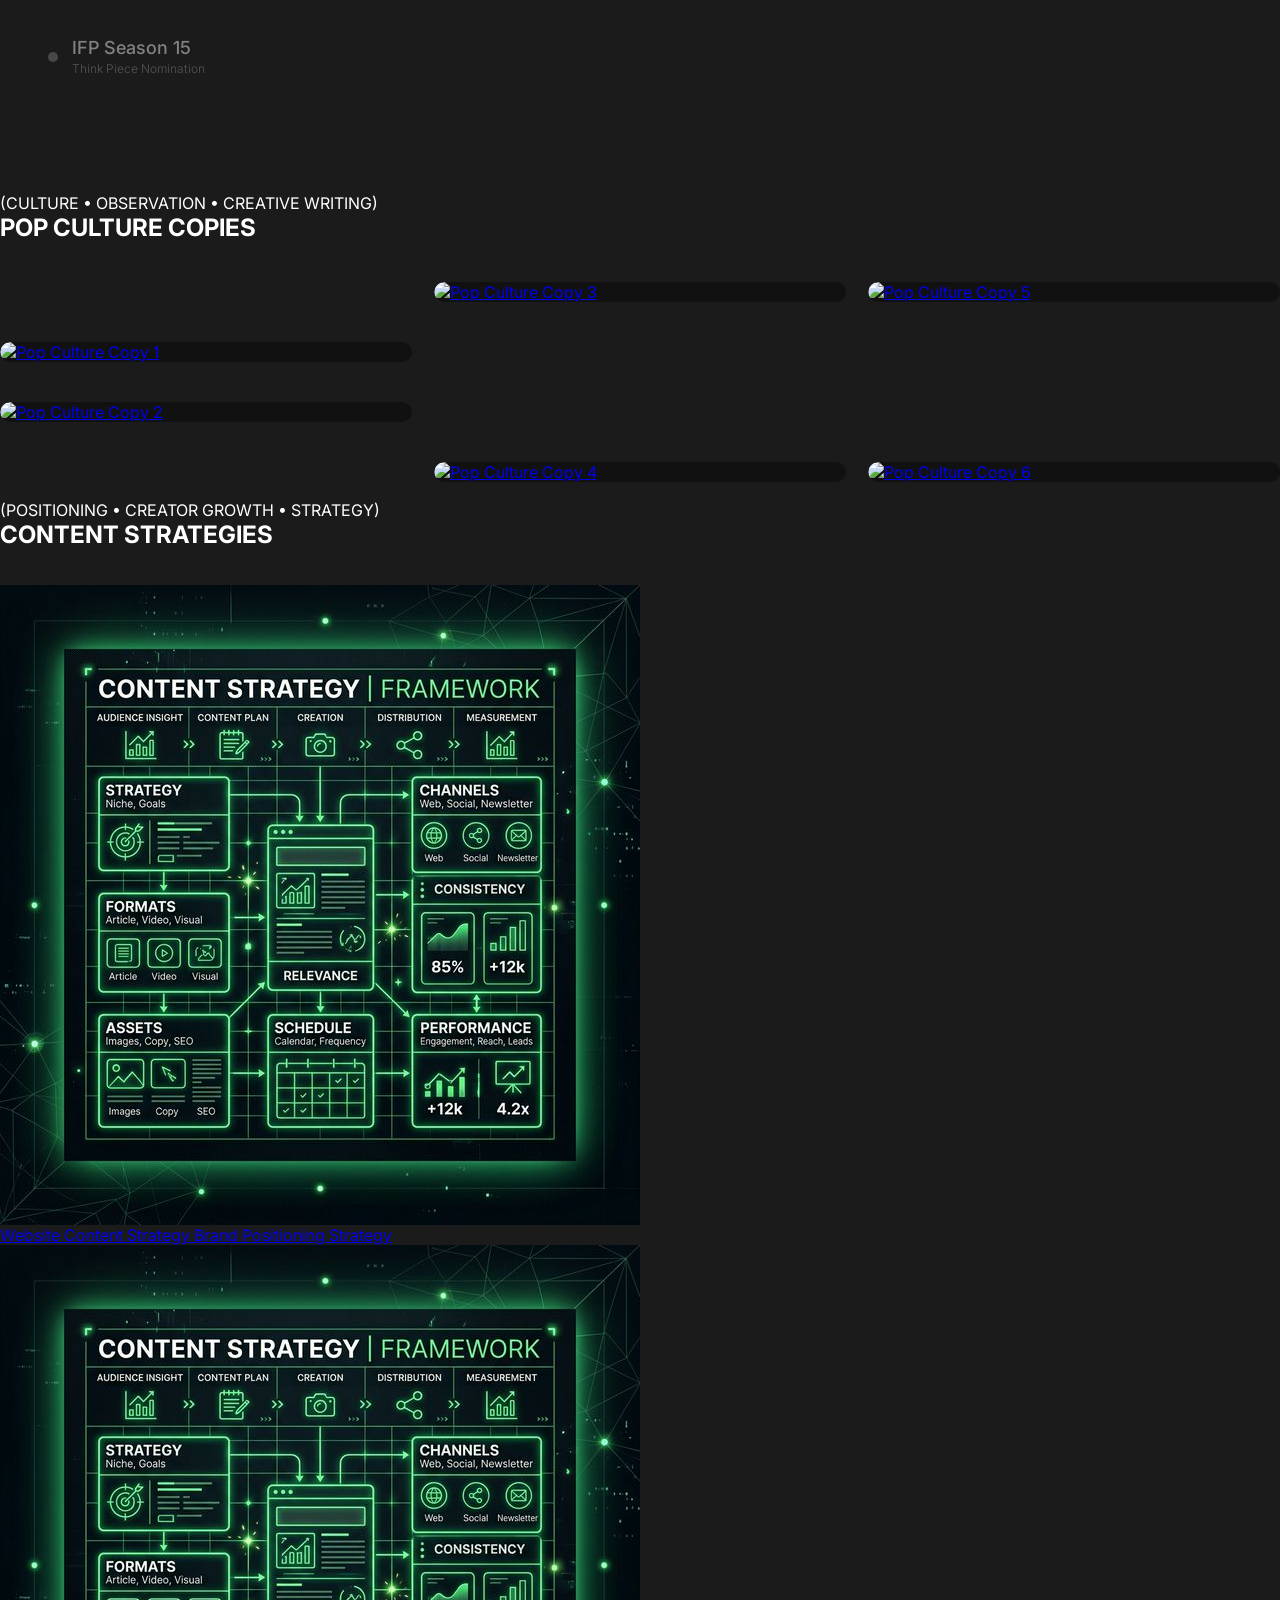
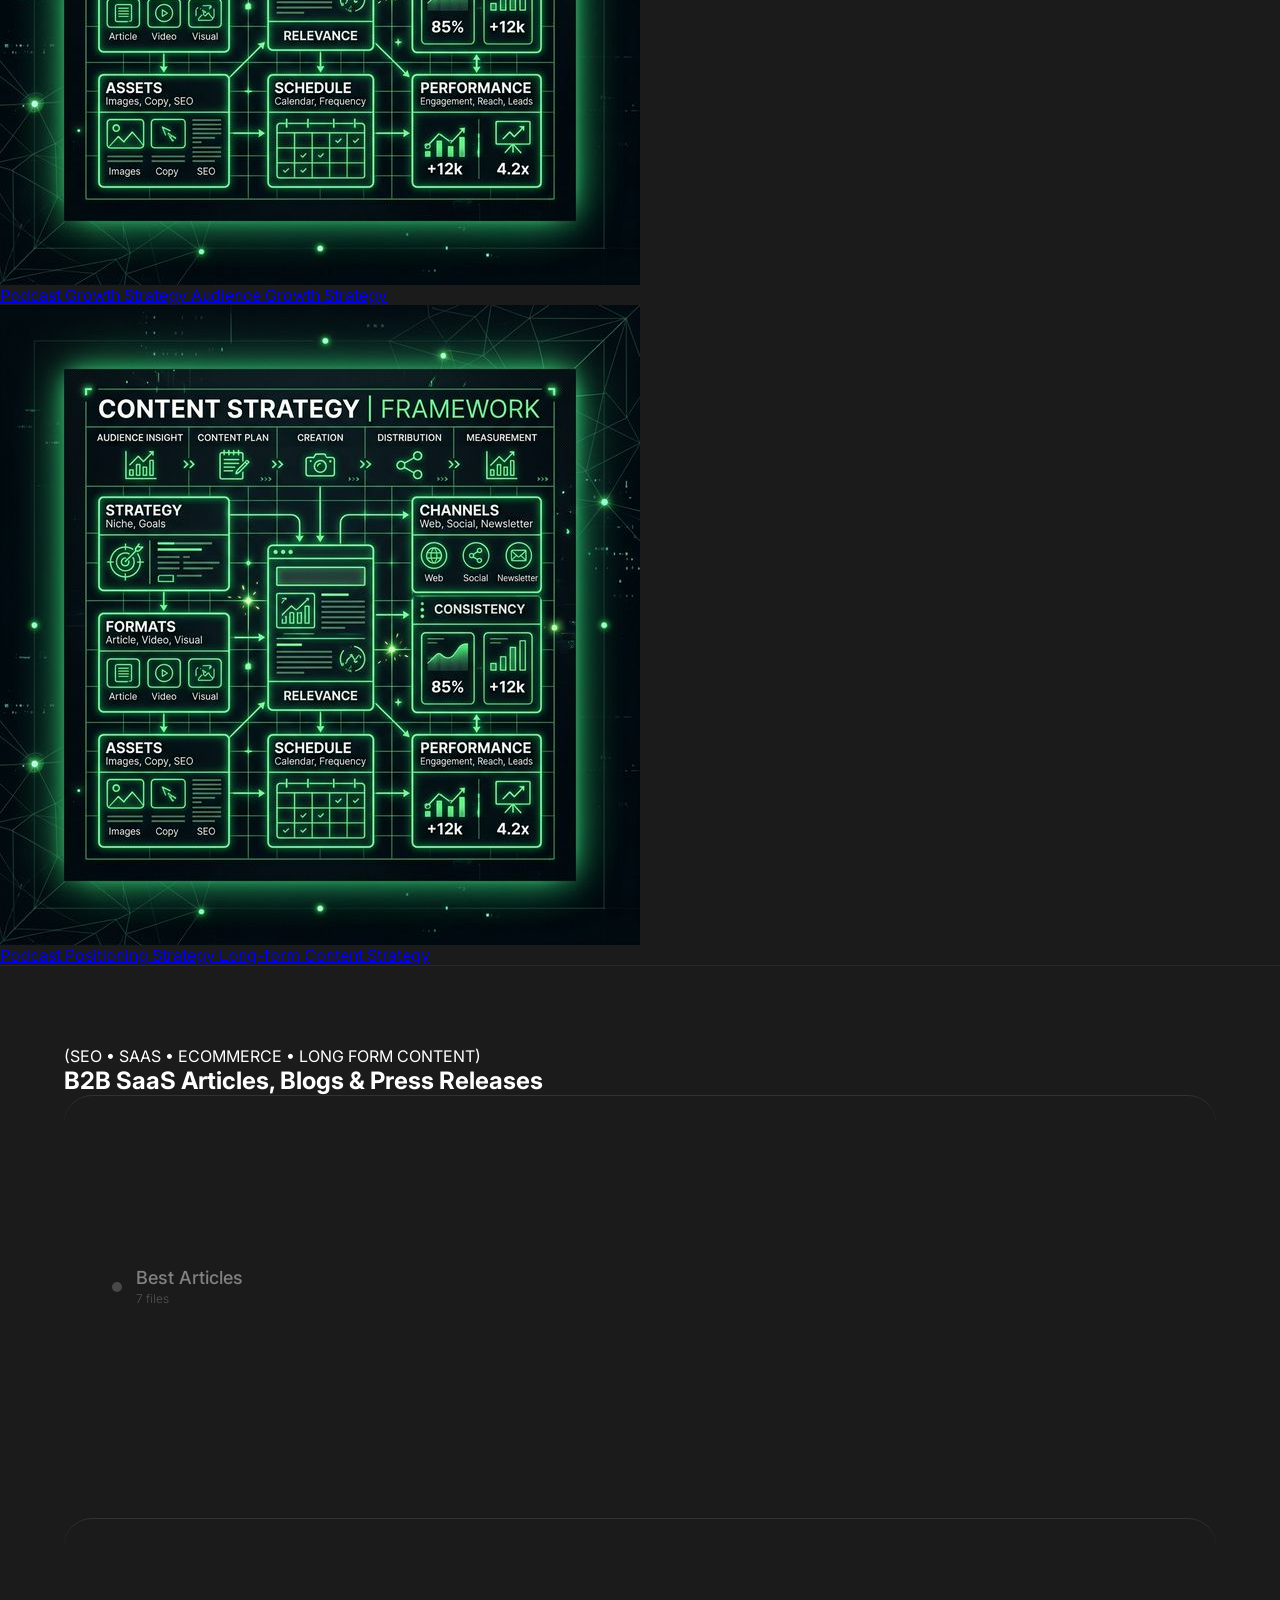
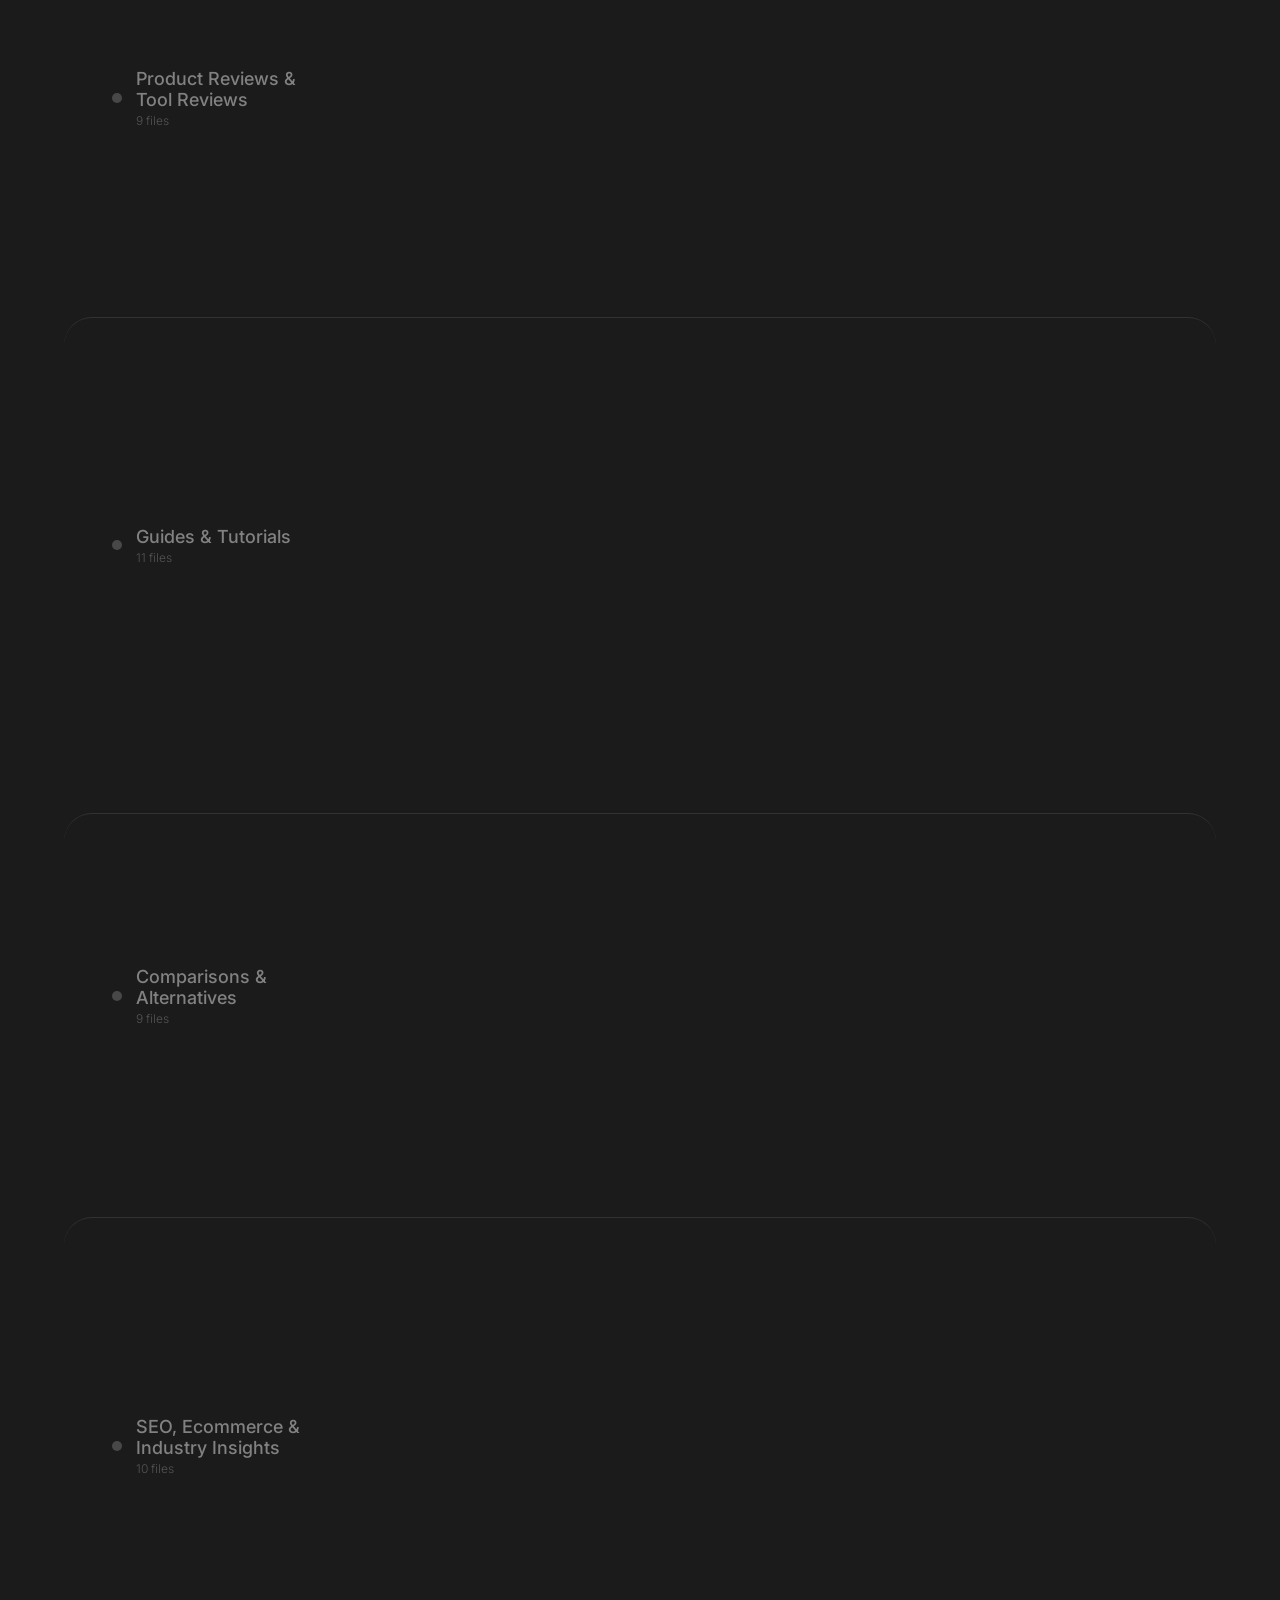
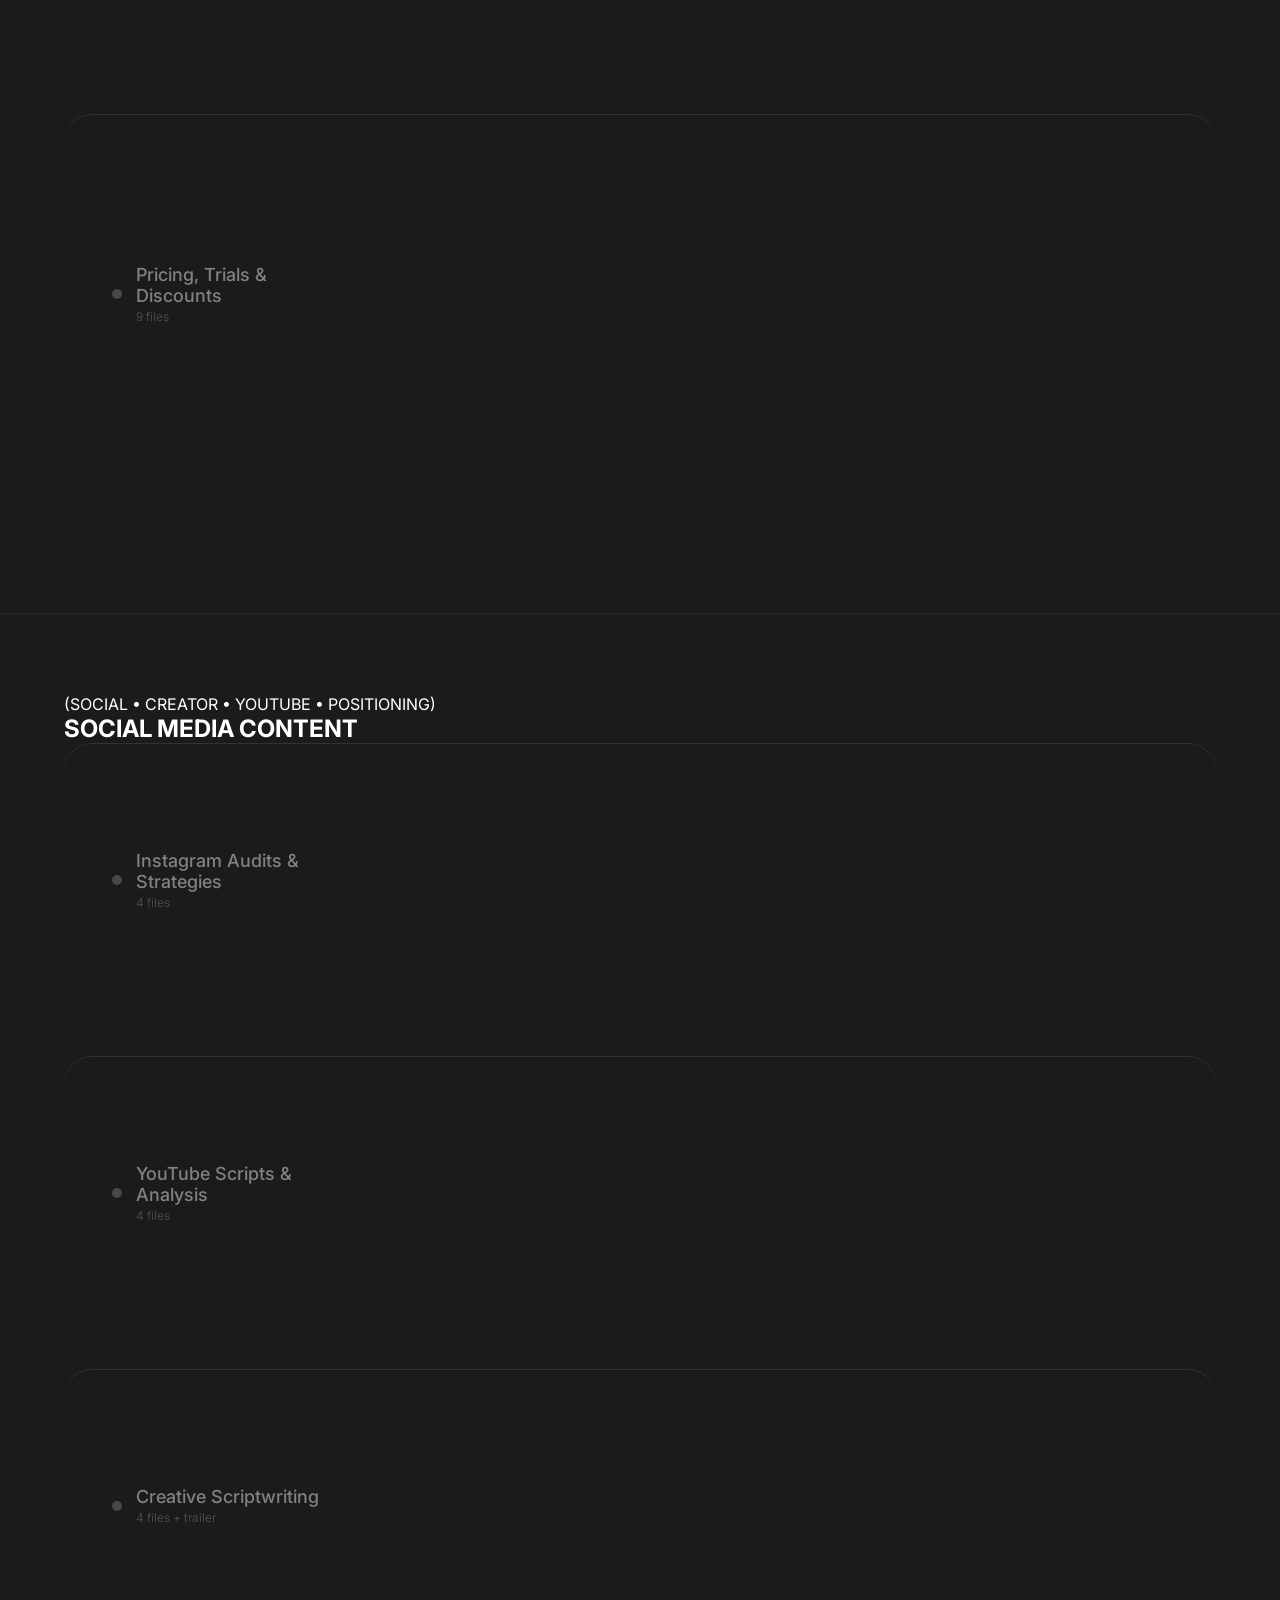
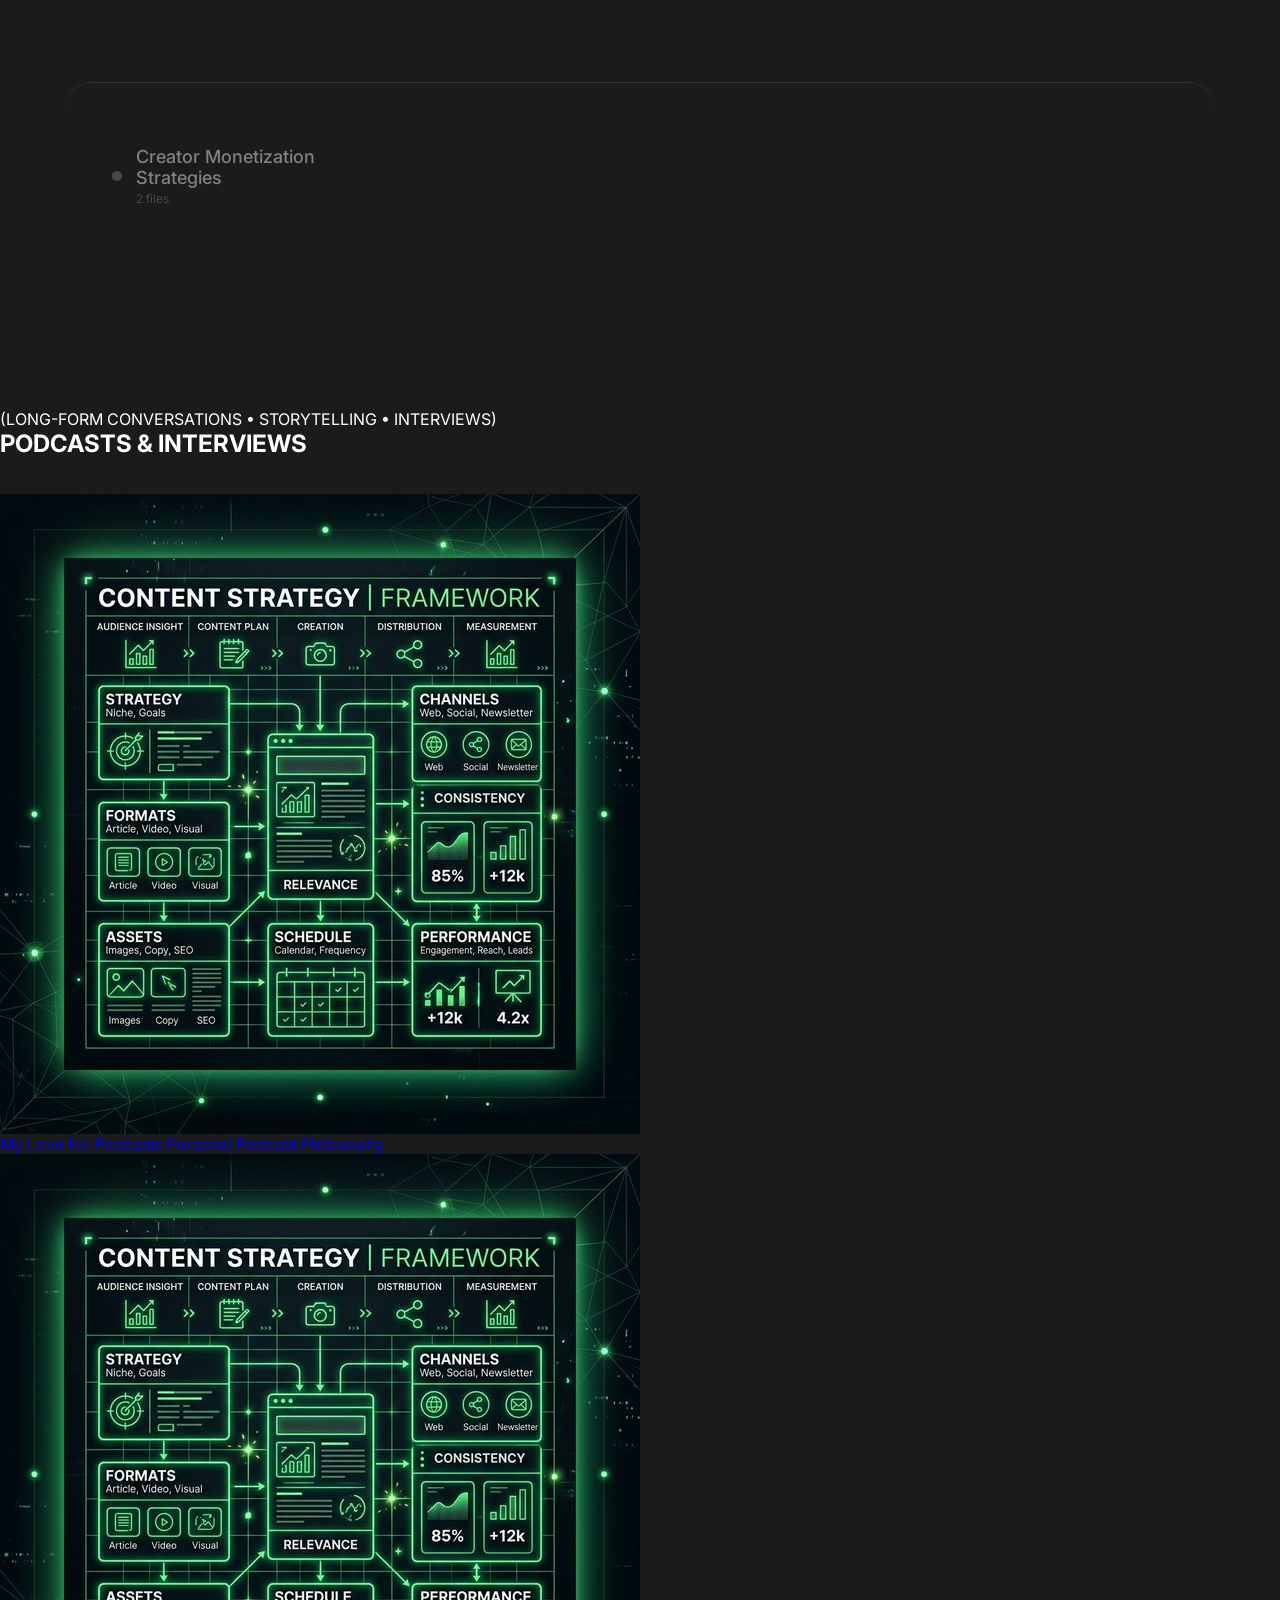
==== commit 21f09cfa: "fix3" ====
--- a/index.html
+++ b/index.html
@@ -991,7 +991,25 @@
   </div>
 
 </section>
-
+<!-- ═════════ B2B SAAS ARTICLES ═════════ -->
+
+<section class="bw-section" id="projects">
+
+  <div class="cs-inner">
+
+    <div class="cs-top">
+
+      <span class="cs-eyebrow">
+        (SEO • SAAS • ECOMMERCE • LONG FORM CONTENT)
+      </span>
+
+      <h2 class="cs-heading">
+        B2B SaaS Articles, Blogs & Press Releases
+      </h2>
+
+      <div class="cs-underline"></div>
+
+    </div>
 <!-- ═════════════════════════════════════ -->
 <!-- ════════ 1. BEST ARTICLES ══════════ -->
 <!-- ═════════════════════════════════════ -->
@@ -1517,6 +1535,14 @@
 
 </section>
 
+        </div>
+
+    </div>
+
+  </div>
+
+</section>
+
   
 <!-- ═════════ SOCIAL MEDIA CONTENT ═════════ -->
 
@@ -1925,9 +1951,8 @@
 
 </section>
 
-  <!-- KEEP YOUR EXISTING BEST WORK ROWS BELOW THIS -->
-  
-  <!-- ════ CASE STUDIES ════ -->
+  <!--
+  <!-- ════ CASE STUDIES 
   <style>
     .cs-section {
       border-top: 1px solid rgba(255, 255, 255, 0.06);
@@ -2143,7 +2168,7 @@
   </section>
 
   <!-- ════ BEST WORK ════ -->
-  <!-- ════ BEST WORK ════ -->
+  <!-- ════ BEST WORK 
 <section class="bw-section" id="projects">
   <div class="bw-inner">
 
@@ -2152,7 +2177,7 @@
       <div class="bw-underline"></div>
     </div>
 
-    <!-- ── Content Strategy ── -->
+    <!-- ── Content Strategy 
     <div class="bw-row">
       <div class="bw-row-meta">
         <span class="bw-dot"></span>
@@ -2215,7 +2240,7 @@
       <div class="bw-arrow"><i class="ph ph-arrow-right"></i></div>
     </div>
 
-    <!-- ── Creative Writing ── -->
+    <!-- ── Creative Writing 
     <div class="bw-row">
       <div class="bw-row-meta">
         <span class="bw-dot"></span>
@@ -2238,7 +2263,7 @@
       <div class="bw-arrow"><i class="ph ph-arrow-right"></i></div>
     </div>
 
-    <!-- ── Script Writing ── -->
+    <!-- ── Script Writing 
 <div class="bw-row">
   <div class="bw-row-meta">
     <span class="bw-dot"></span>
@@ -2250,7 +2275,7 @@
 
   <div class="bw-cards">
 
-    <!-- YouTube Video -->
+    <!-- 
     <div class="bw-card" style="padding:0;">
       <iframe width="100%" height="200"
         src="https://www.youtube.com/embed/9L3ntS7tvsY"
@@ -2264,7 +2289,7 @@
       </div>
     </div>
 
-    <!-- Drive Video -->
+    <!-- 
     <a href="https://drive.google.com/file/d/1rafALEAdPkjOAcdO4vKKSu1L2Ru1b2tQ/view"
        target="_blank"
        class="bw-card">
@@ -2280,7 +2305,7 @@
   <div class="bw-arrow"><i class="ph ph-arrow-right"></i></div>
 </div>
 
-    <!-- ── Podcast Writing ── -->
+    <!-- 
     <div class="bw-row">
       <div class="bw-row-meta">
         <span class="bw-dot"></span>
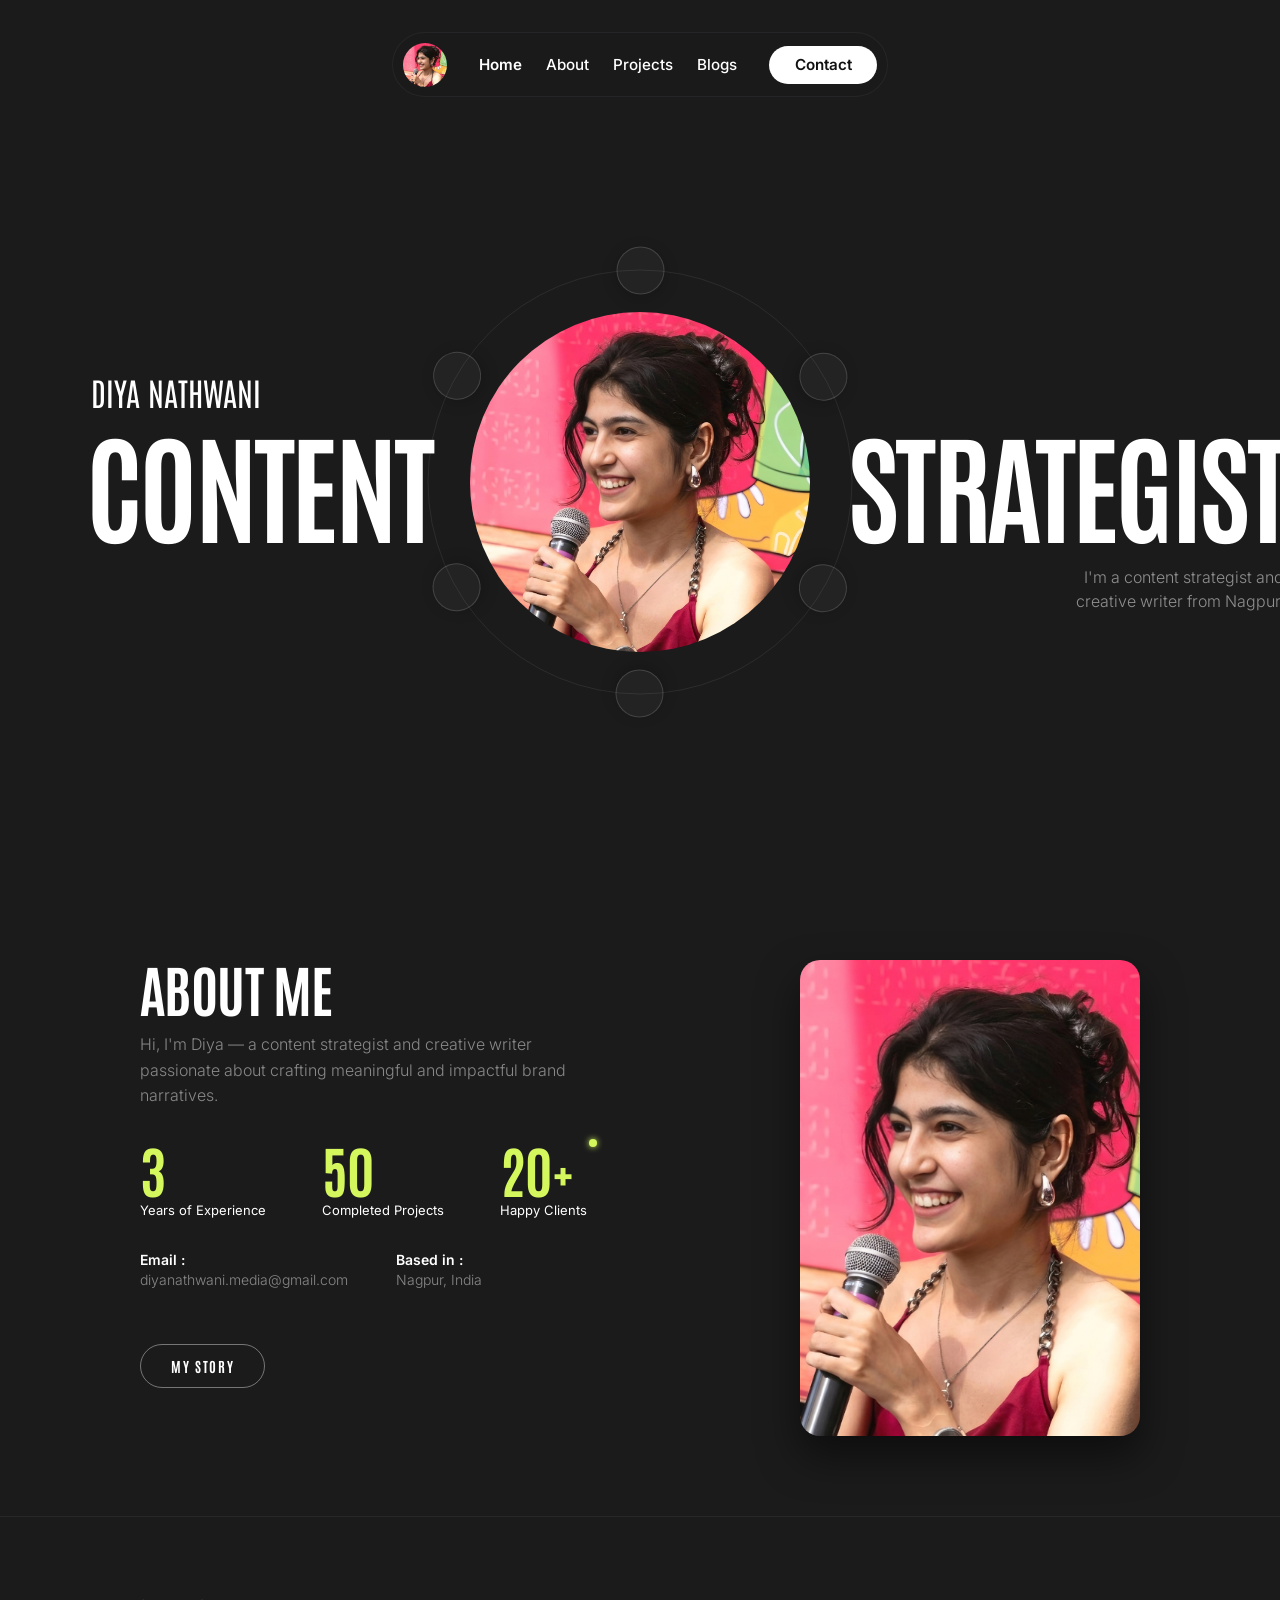
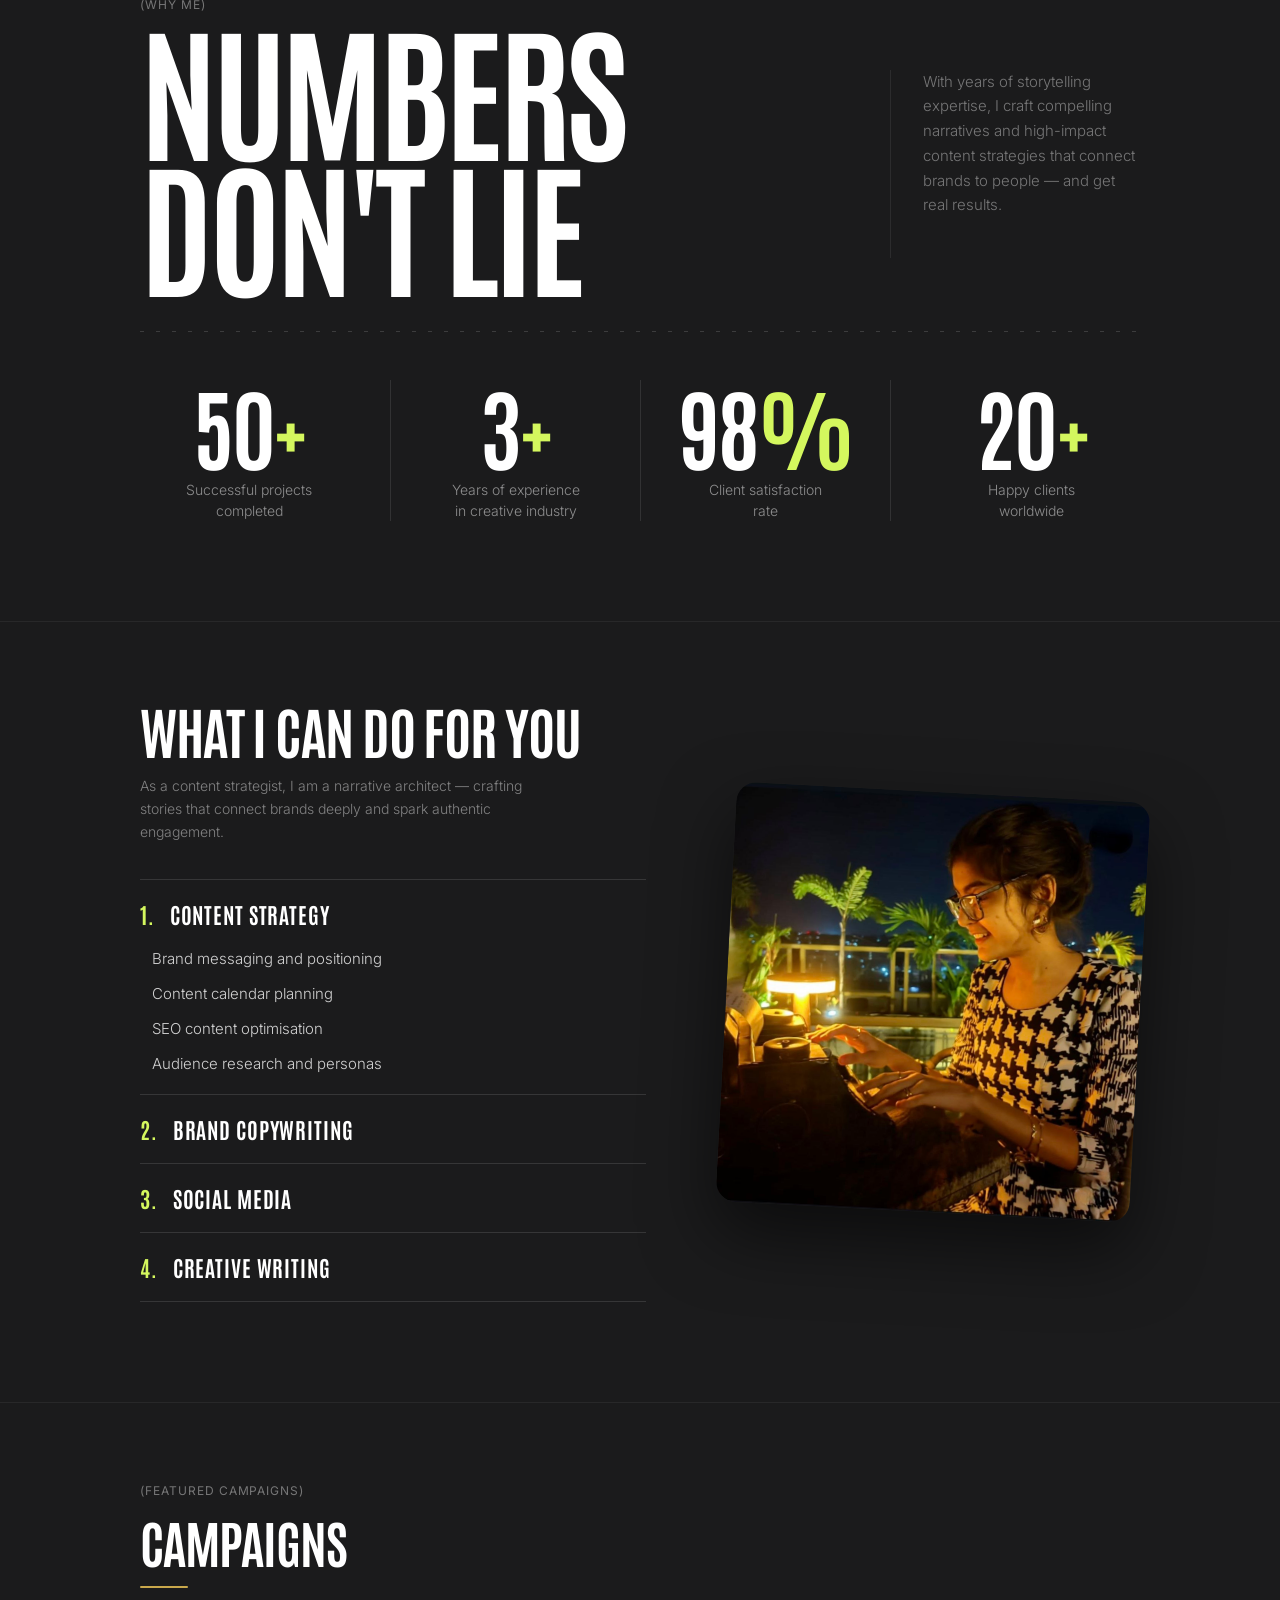
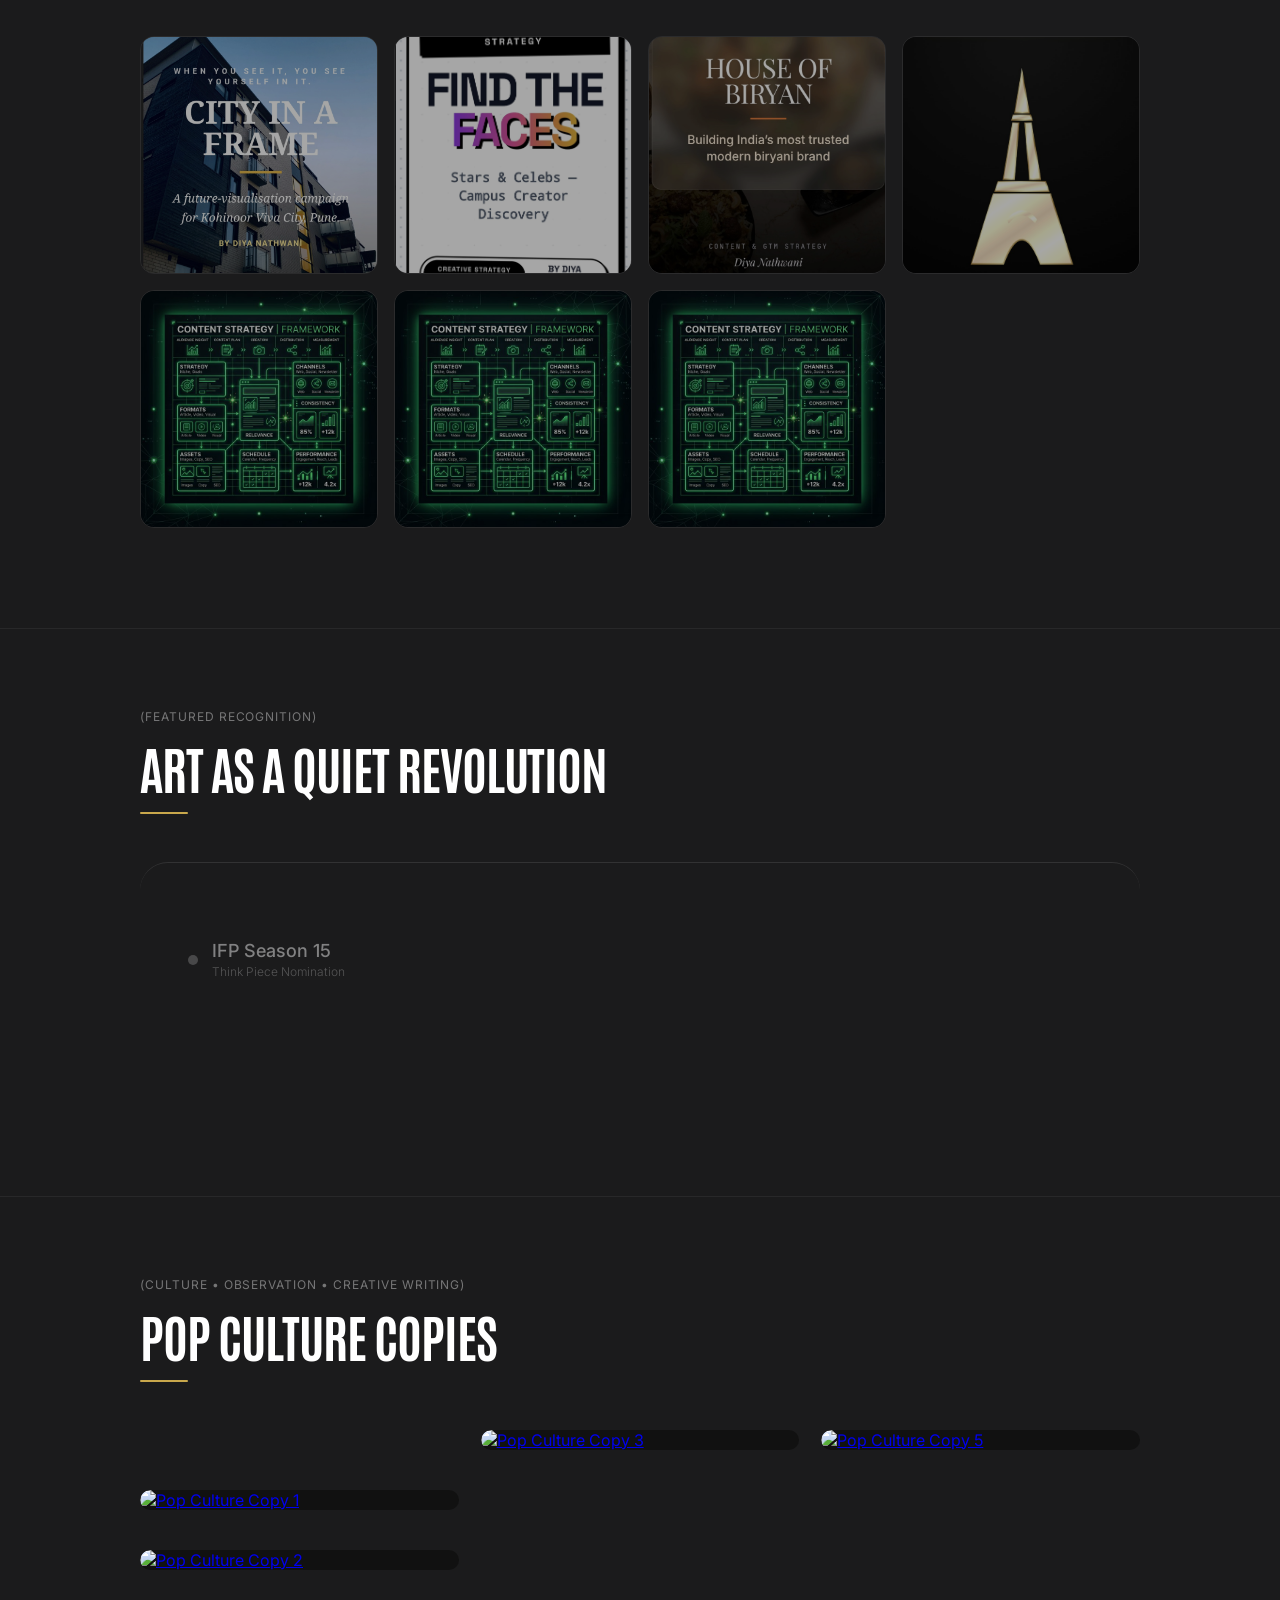
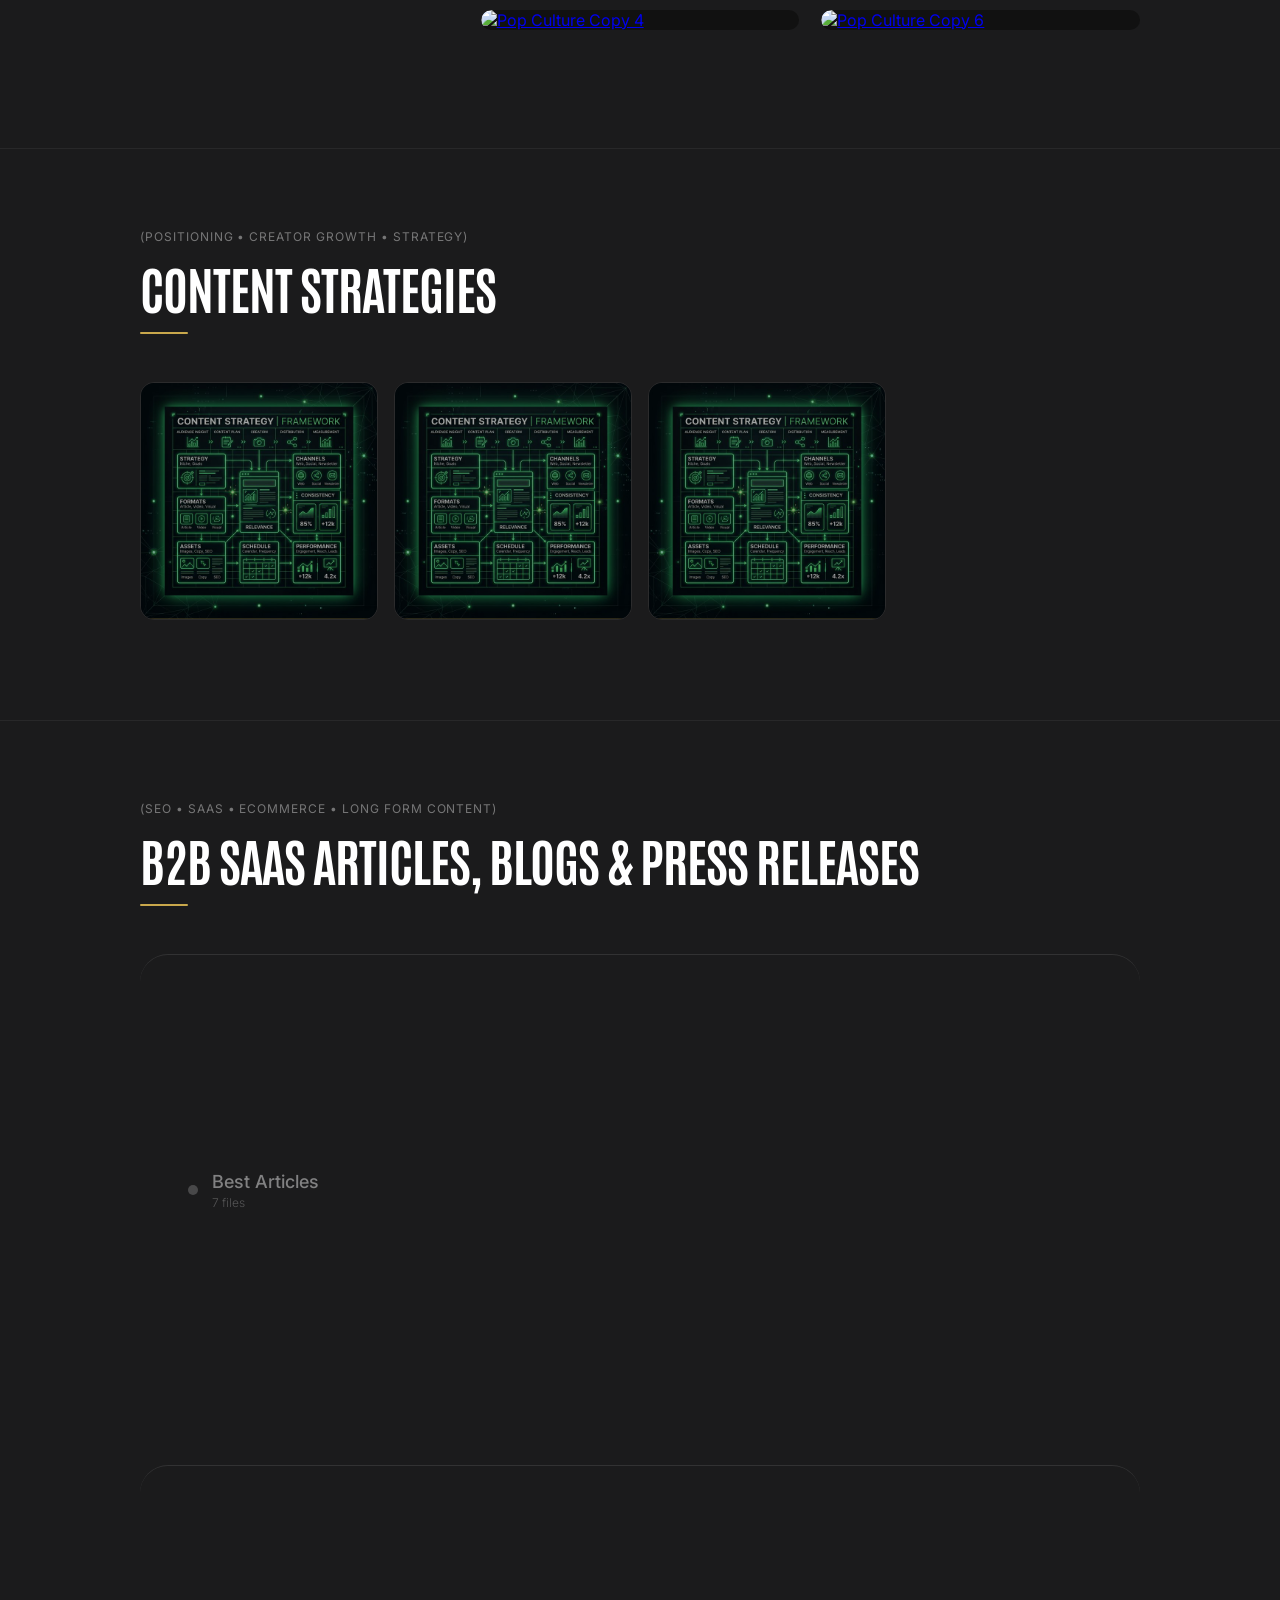
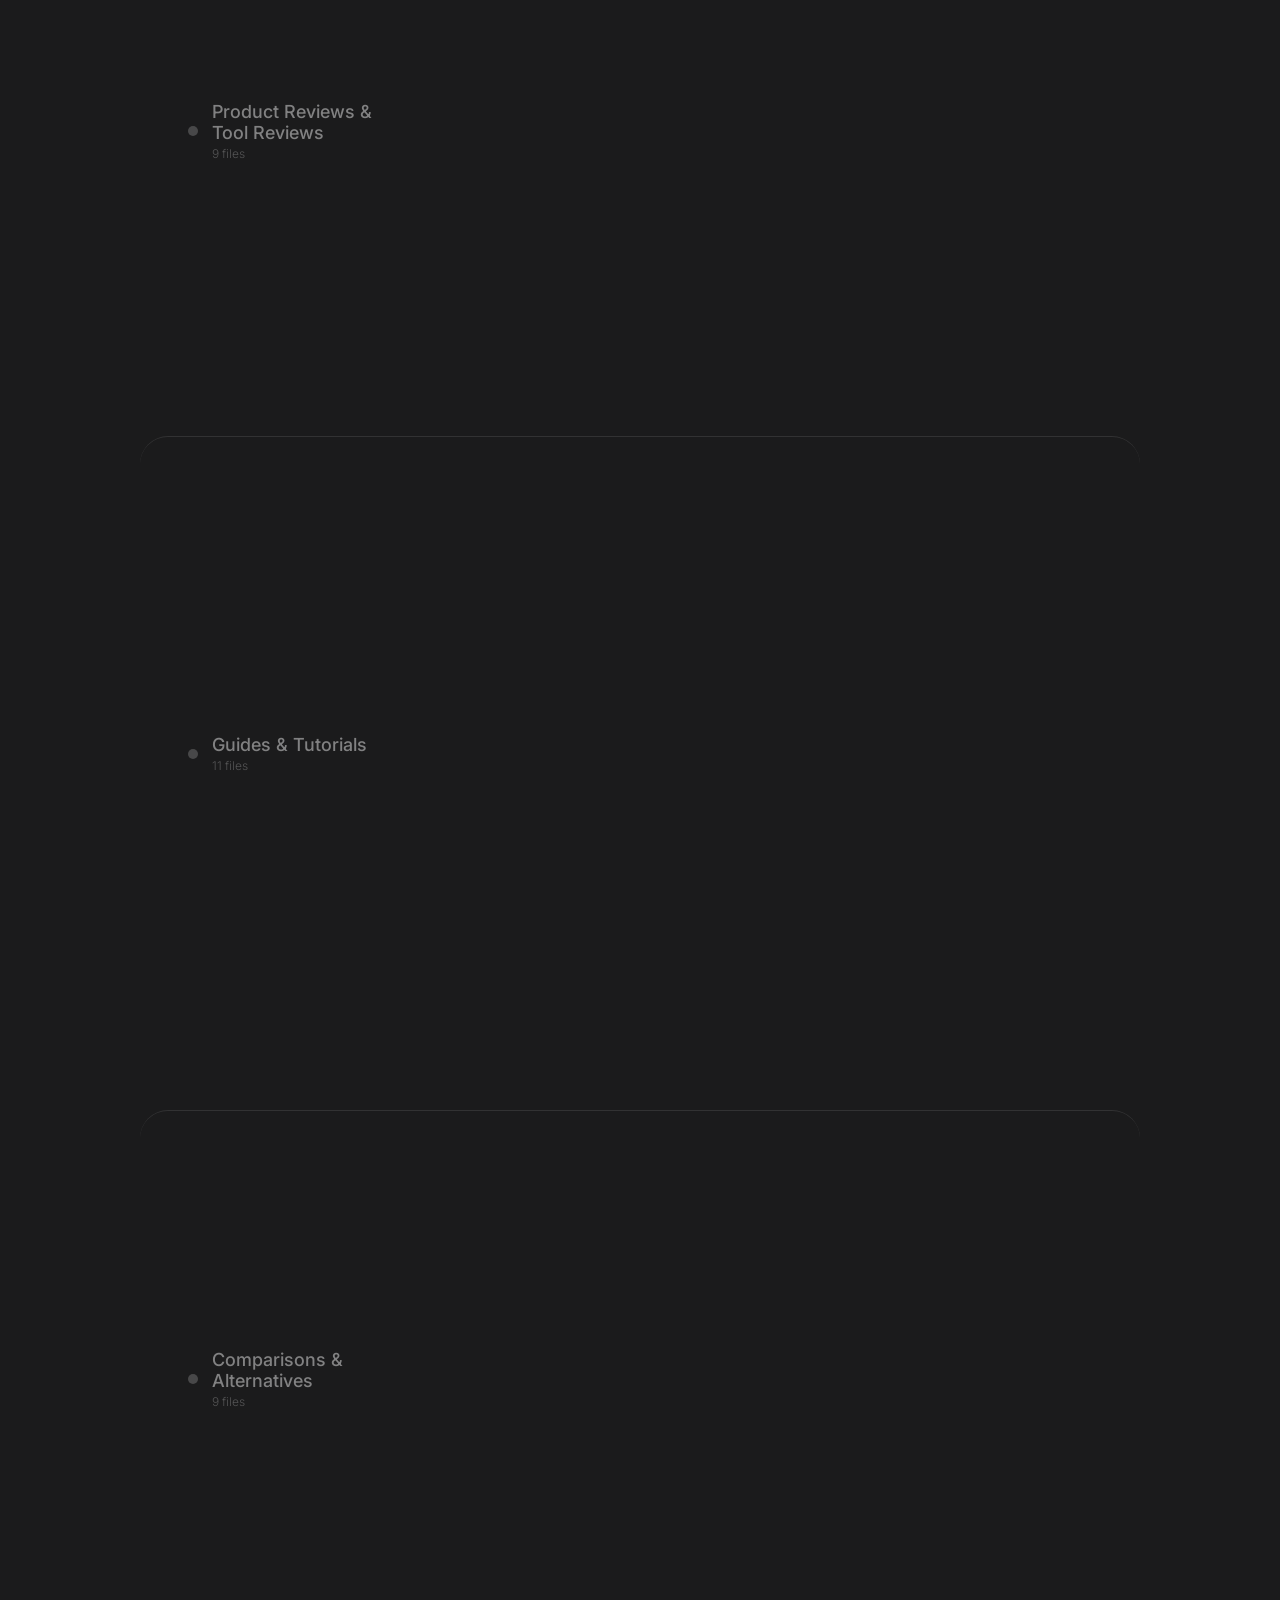
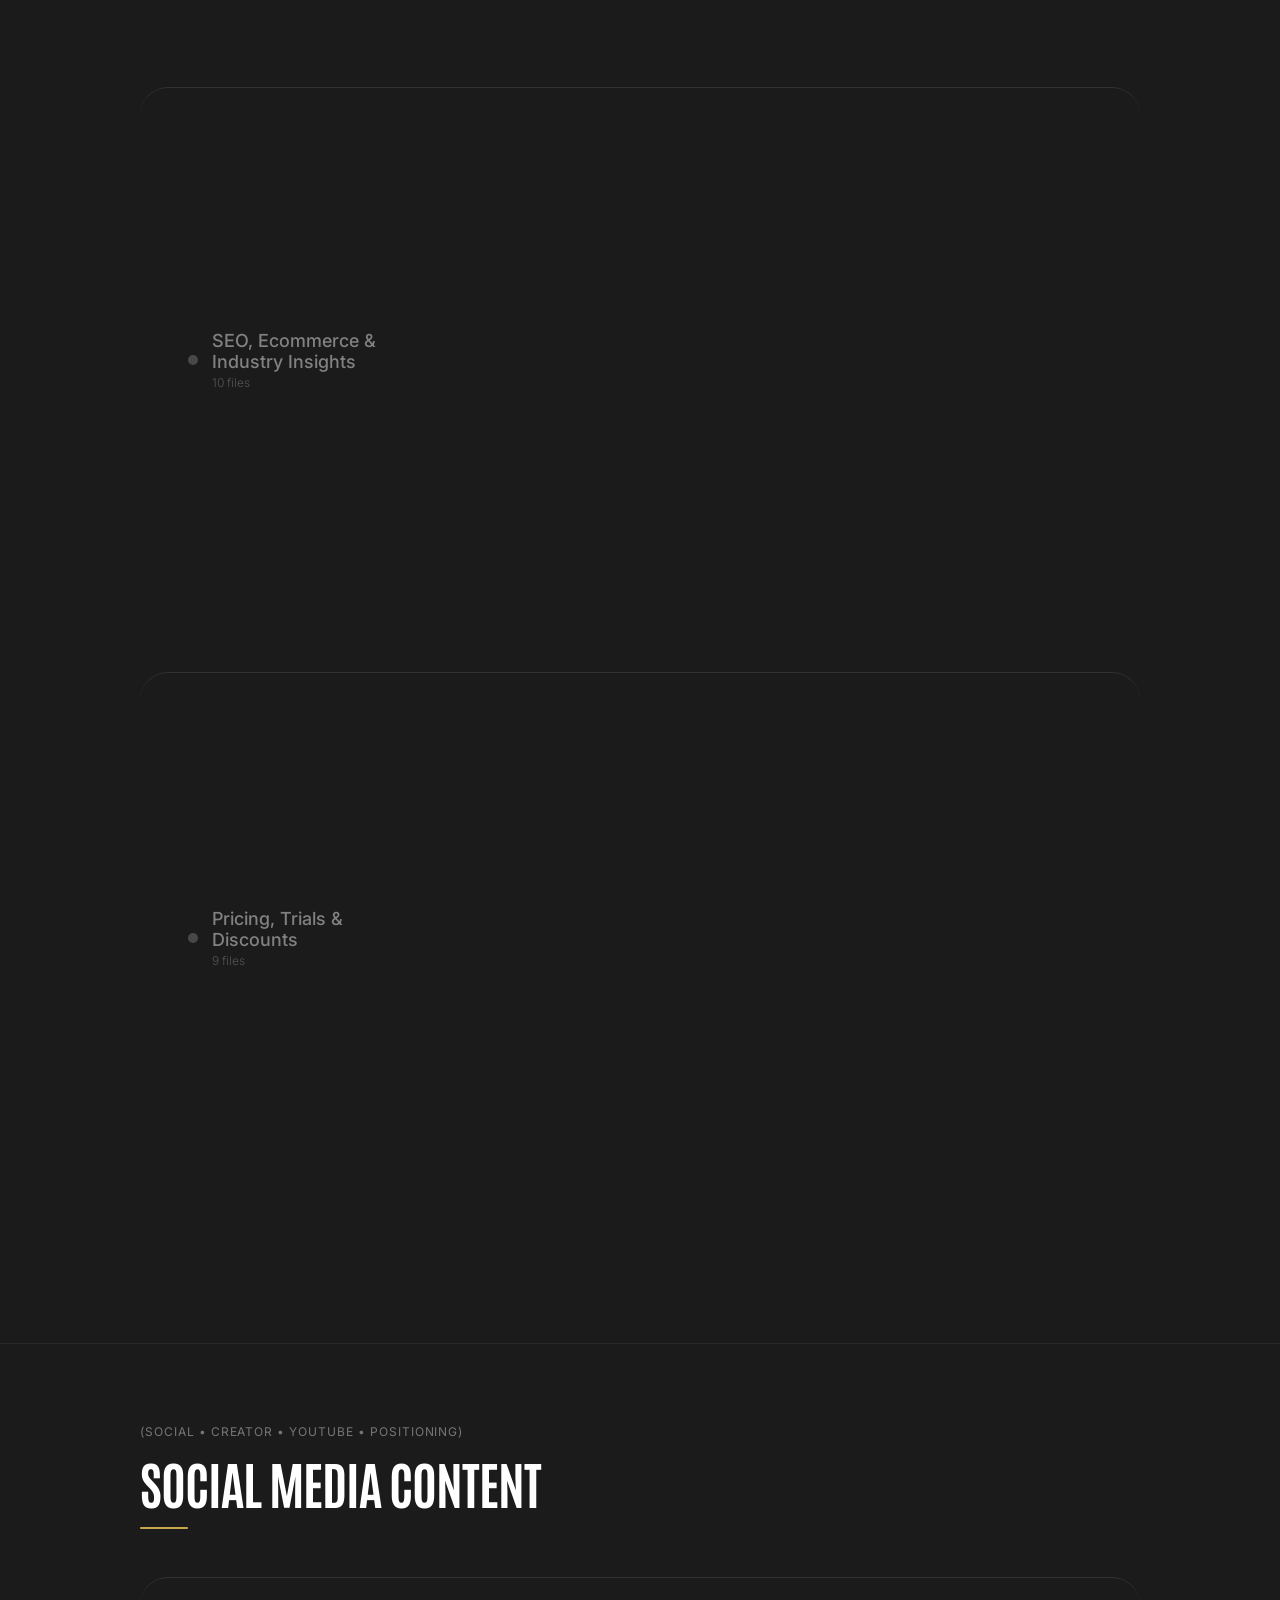
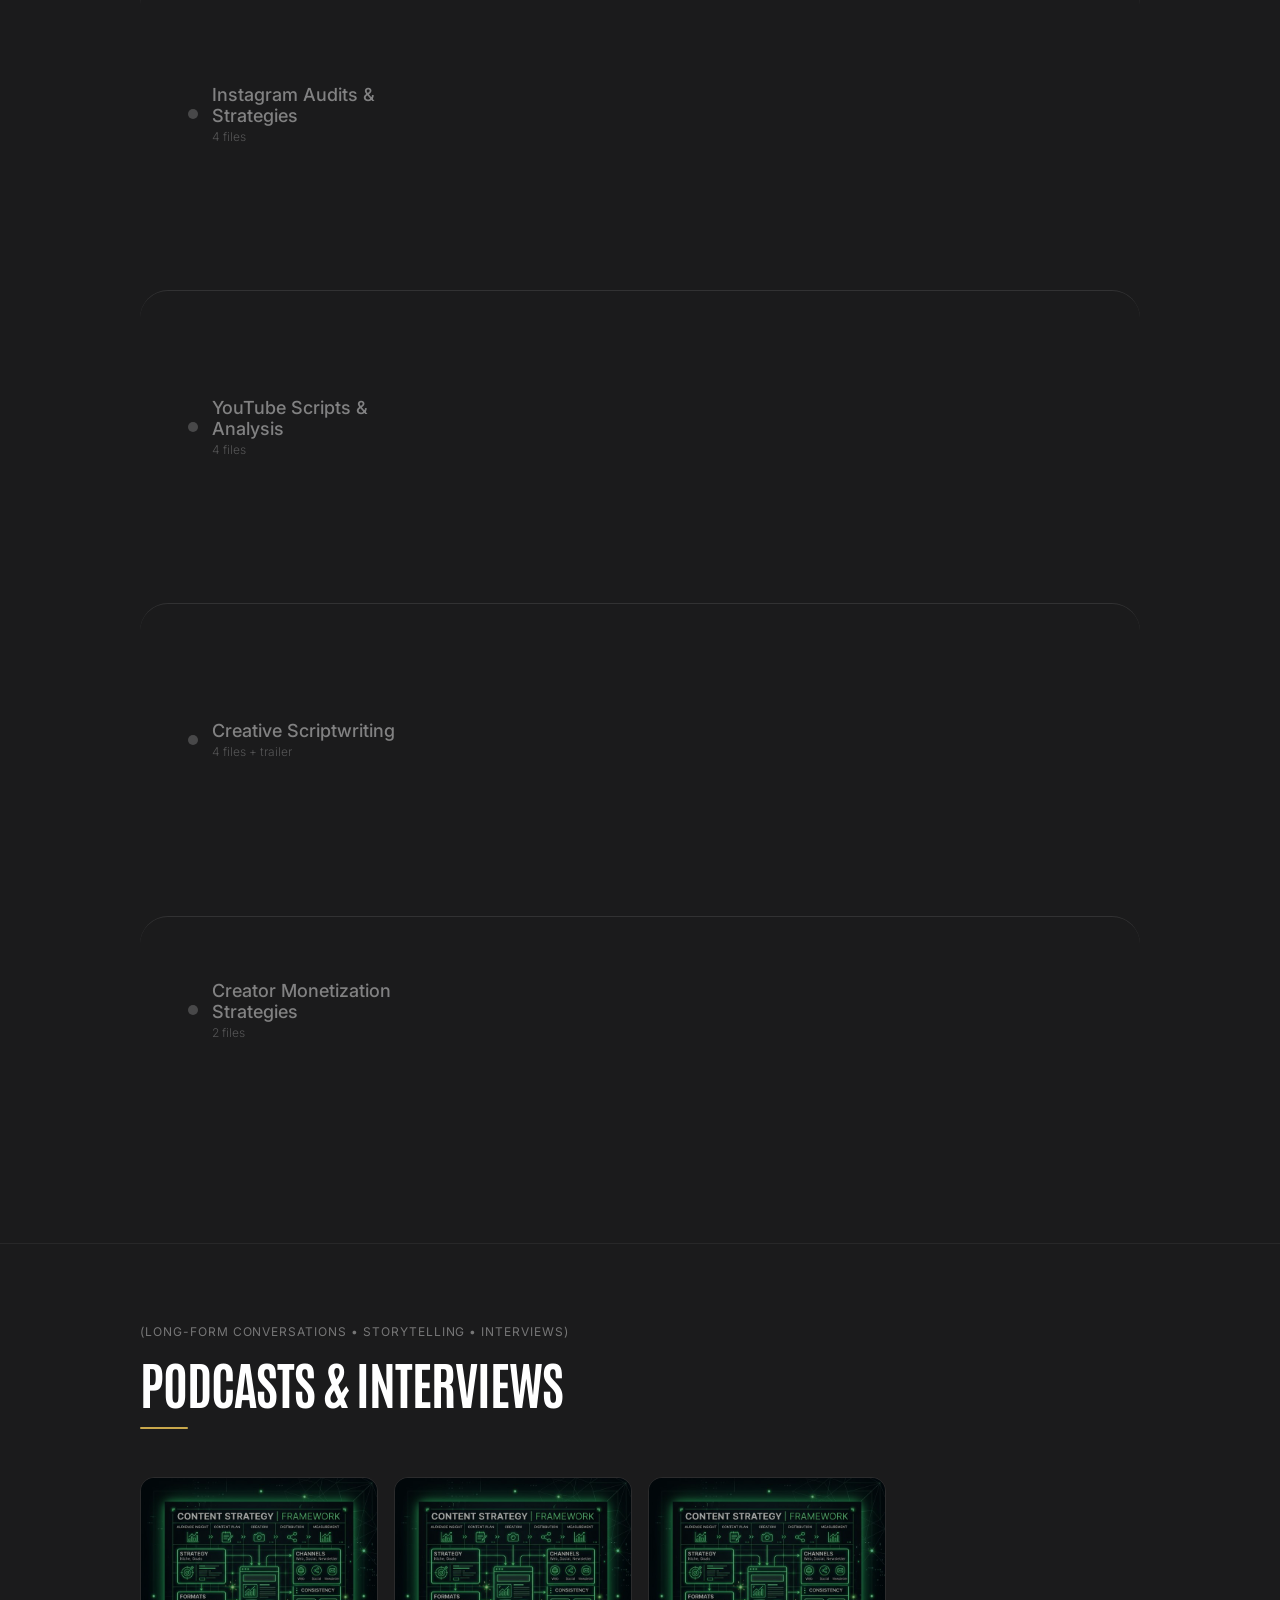
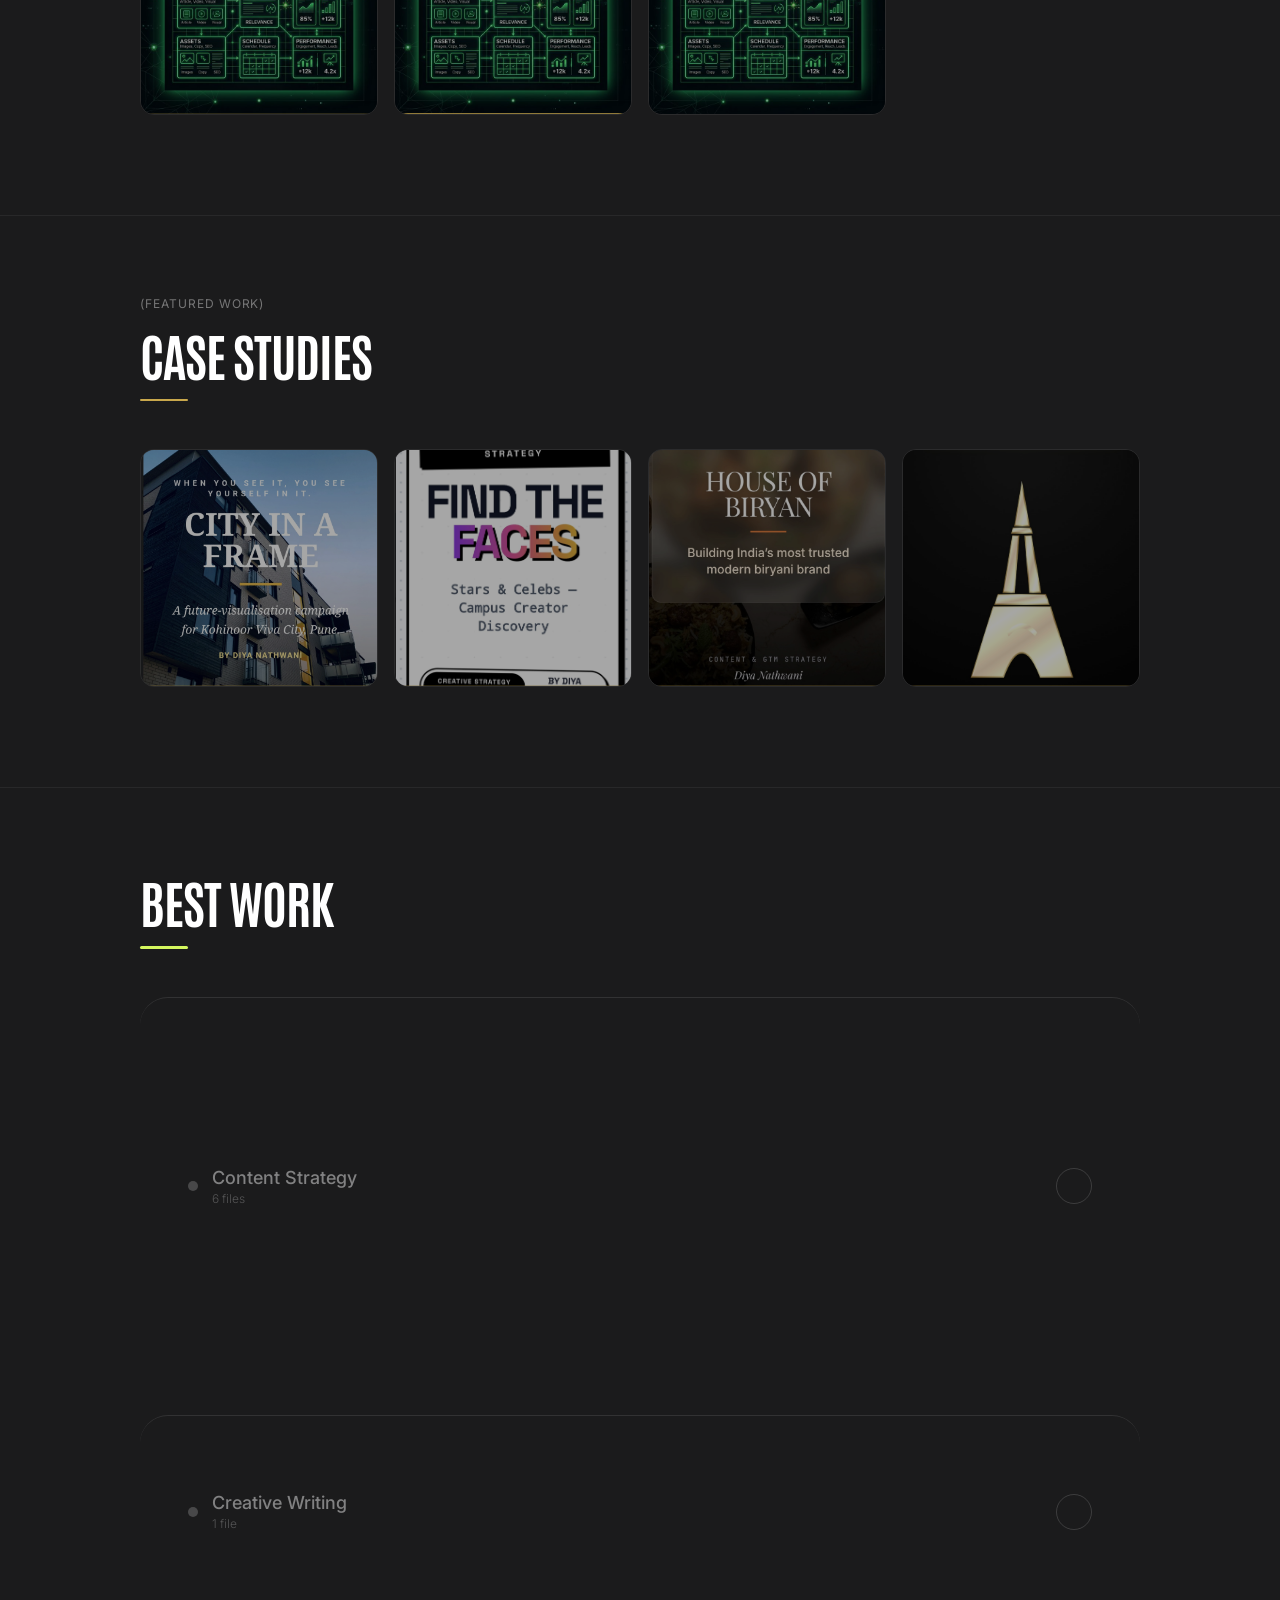
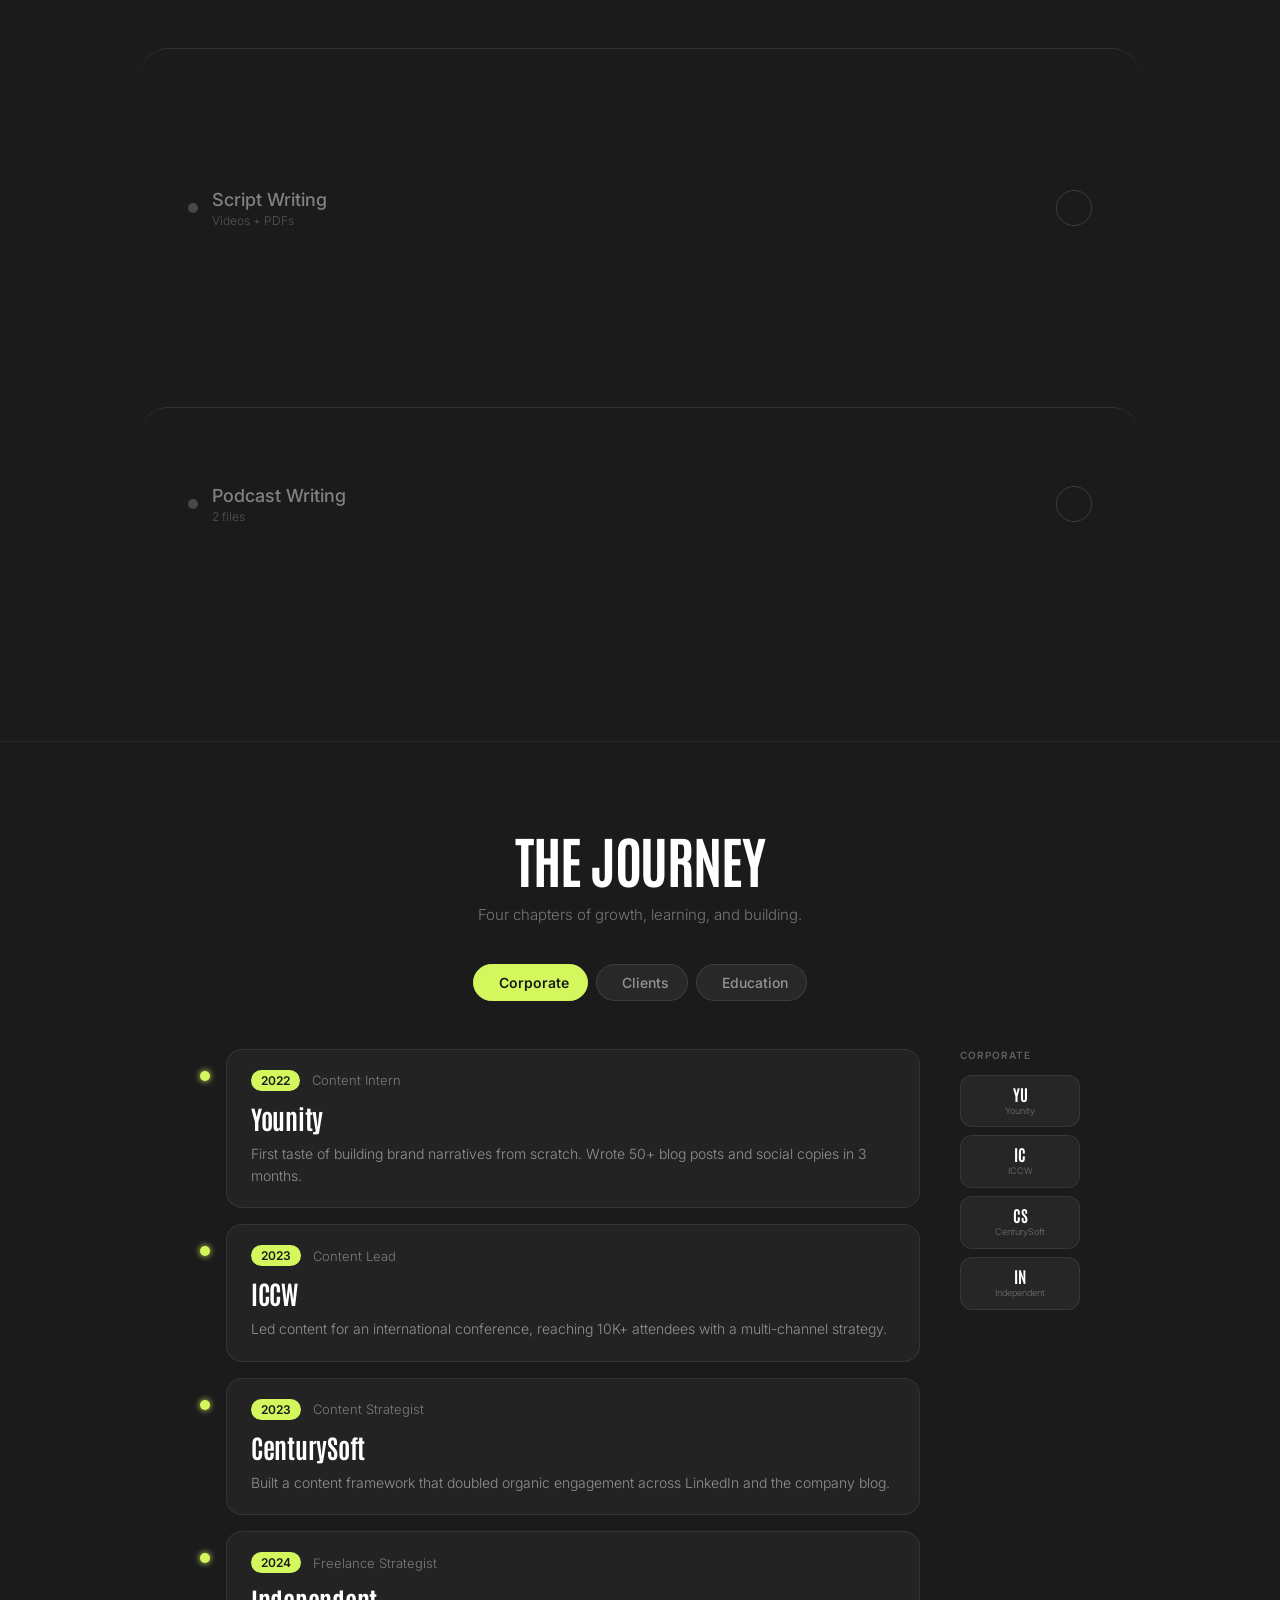
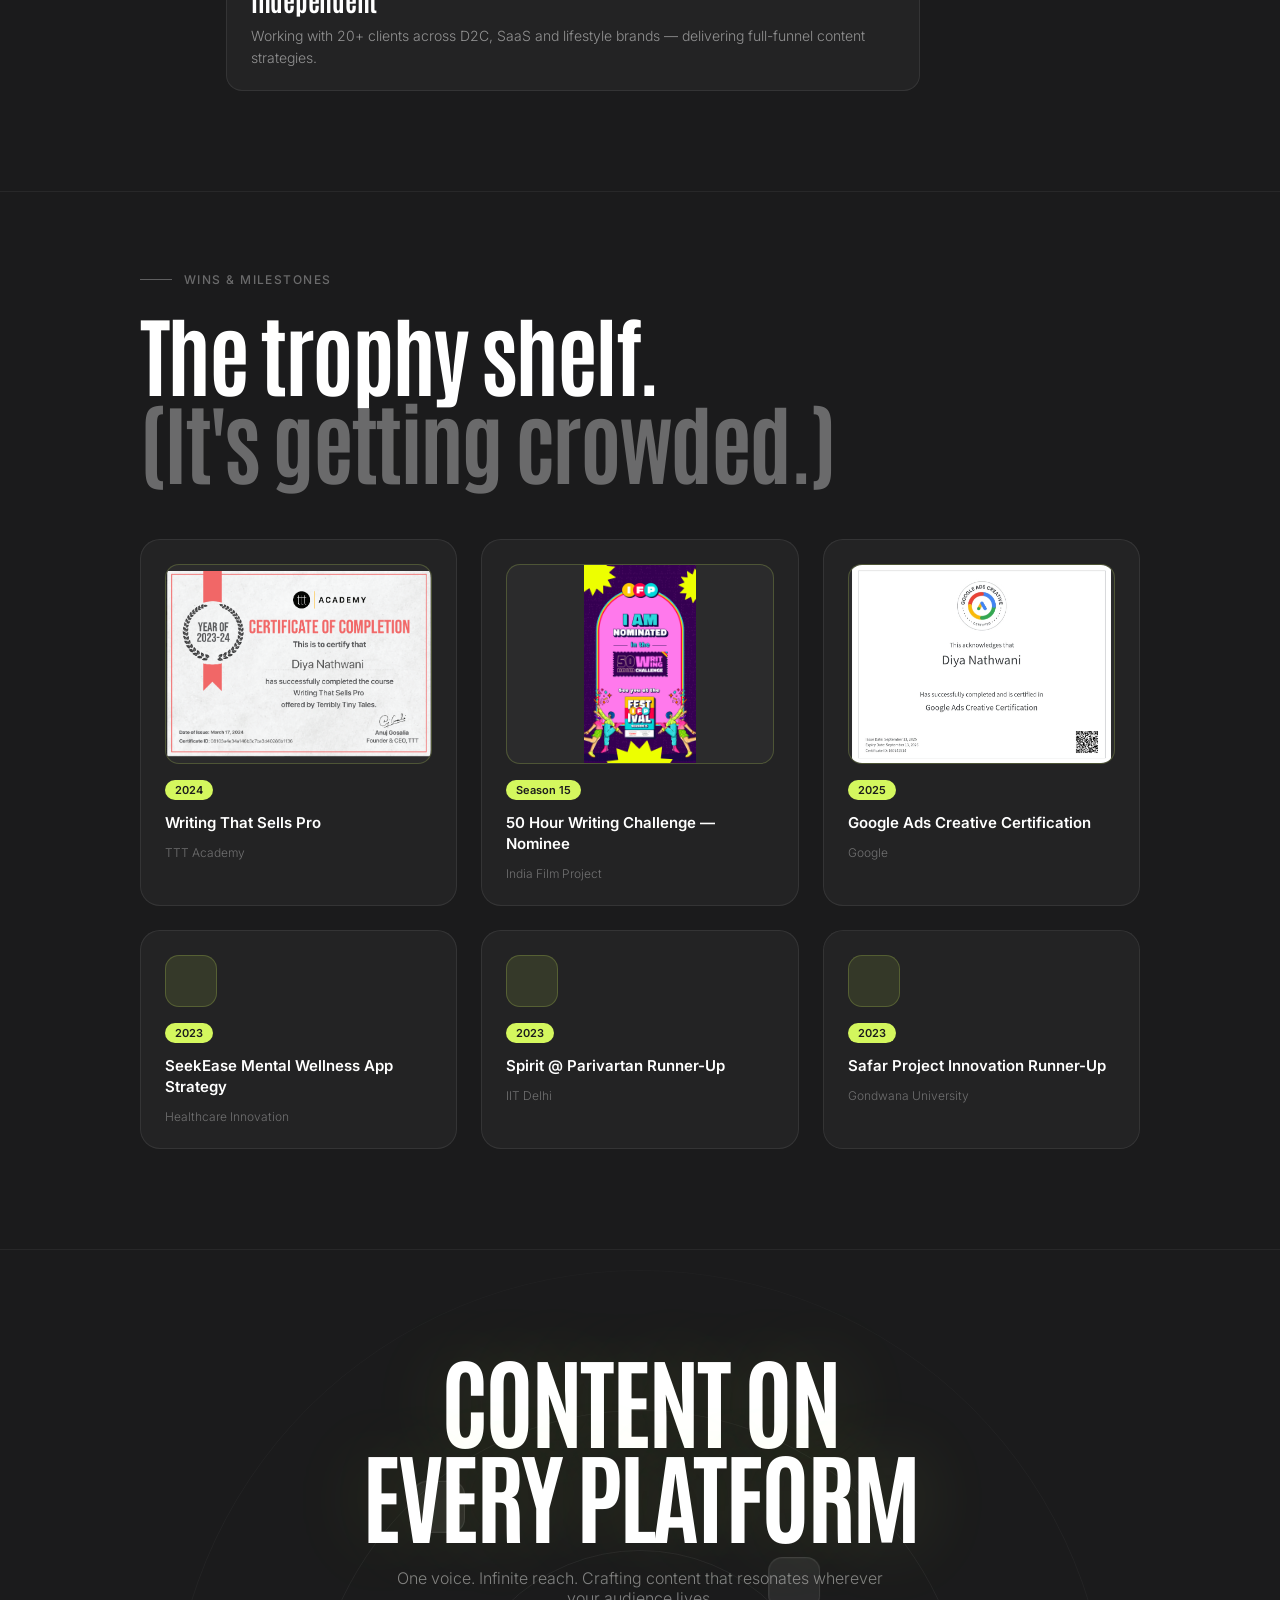
==== commit 1e7c5117: "Update index.html" ====
--- a/index.html
+++ b/index.html
@@ -1951,8 +1951,9 @@
 
 </section>
 
-  <!--
-  <!-- ════ CASE STUDIES 
+  <!-- KEEP YOUR EXISTING BEST WORK ROWS BELOW THIS -->
+  
+  <!-- ════ CASE STUDIES ════ -->
   <style>
     .cs-section {
       border-top: 1px solid rgba(255, 255, 255, 0.06);
@@ -2168,7 +2169,7 @@
   </section>
 
   <!-- ════ BEST WORK ════ -->
-  <!-- ════ BEST WORK 
+  <!-- ════ BEST WORK ════ -->
 <section class="bw-section" id="projects">
   <div class="bw-inner">
 
@@ -2177,7 +2178,7 @@
       <div class="bw-underline"></div>
     </div>
 
-    <!-- ── Content Strategy 
+    <!-- ── Content Strategy ── -->
     <div class="bw-row">
       <div class="bw-row-meta">
         <span class="bw-dot"></span>
@@ -2240,7 +2241,7 @@
       <div class="bw-arrow"><i class="ph ph-arrow-right"></i></div>
     </div>
 
-    <!-- ── Creative Writing 
+    <!-- ── Creative Writing ── -->
     <div class="bw-row">
       <div class="bw-row-meta">
         <span class="bw-dot"></span>
@@ -2263,7 +2264,7 @@
       <div class="bw-arrow"><i class="ph ph-arrow-right"></i></div>
     </div>
 
-    <!-- ── Script Writing 
+    <!-- ── Script Writing ── -->
 <div class="bw-row">
   <div class="bw-row-meta">
     <span class="bw-dot"></span>
@@ -2275,7 +2276,7 @@
 
   <div class="bw-cards">
 
-    <!-- 
+    <!-- YouTube Video -->
     <div class="bw-card" style="padding:0;">
       <iframe width="100%" height="200"
         src="https://www.youtube.com/embed/9L3ntS7tvsY"
@@ -2289,7 +2290,7 @@
       </div>
     </div>
 
-    <!-- 
+    <!-- Drive Video -->
     <a href="https://drive.google.com/file/d/1rafALEAdPkjOAcdO4vKKSu1L2Ru1b2tQ/view"
        target="_blank"
        class="bw-card">
@@ -2305,7 +2306,7 @@
   <div class="bw-arrow"><i class="ph ph-arrow-right"></i></div>
 </div>
 
-    <!-- 
+    <!-- ── Podcast Writing ── -->
     <div class="bw-row">
       <div class="bw-row-meta">
         <span class="bw-dot"></span>
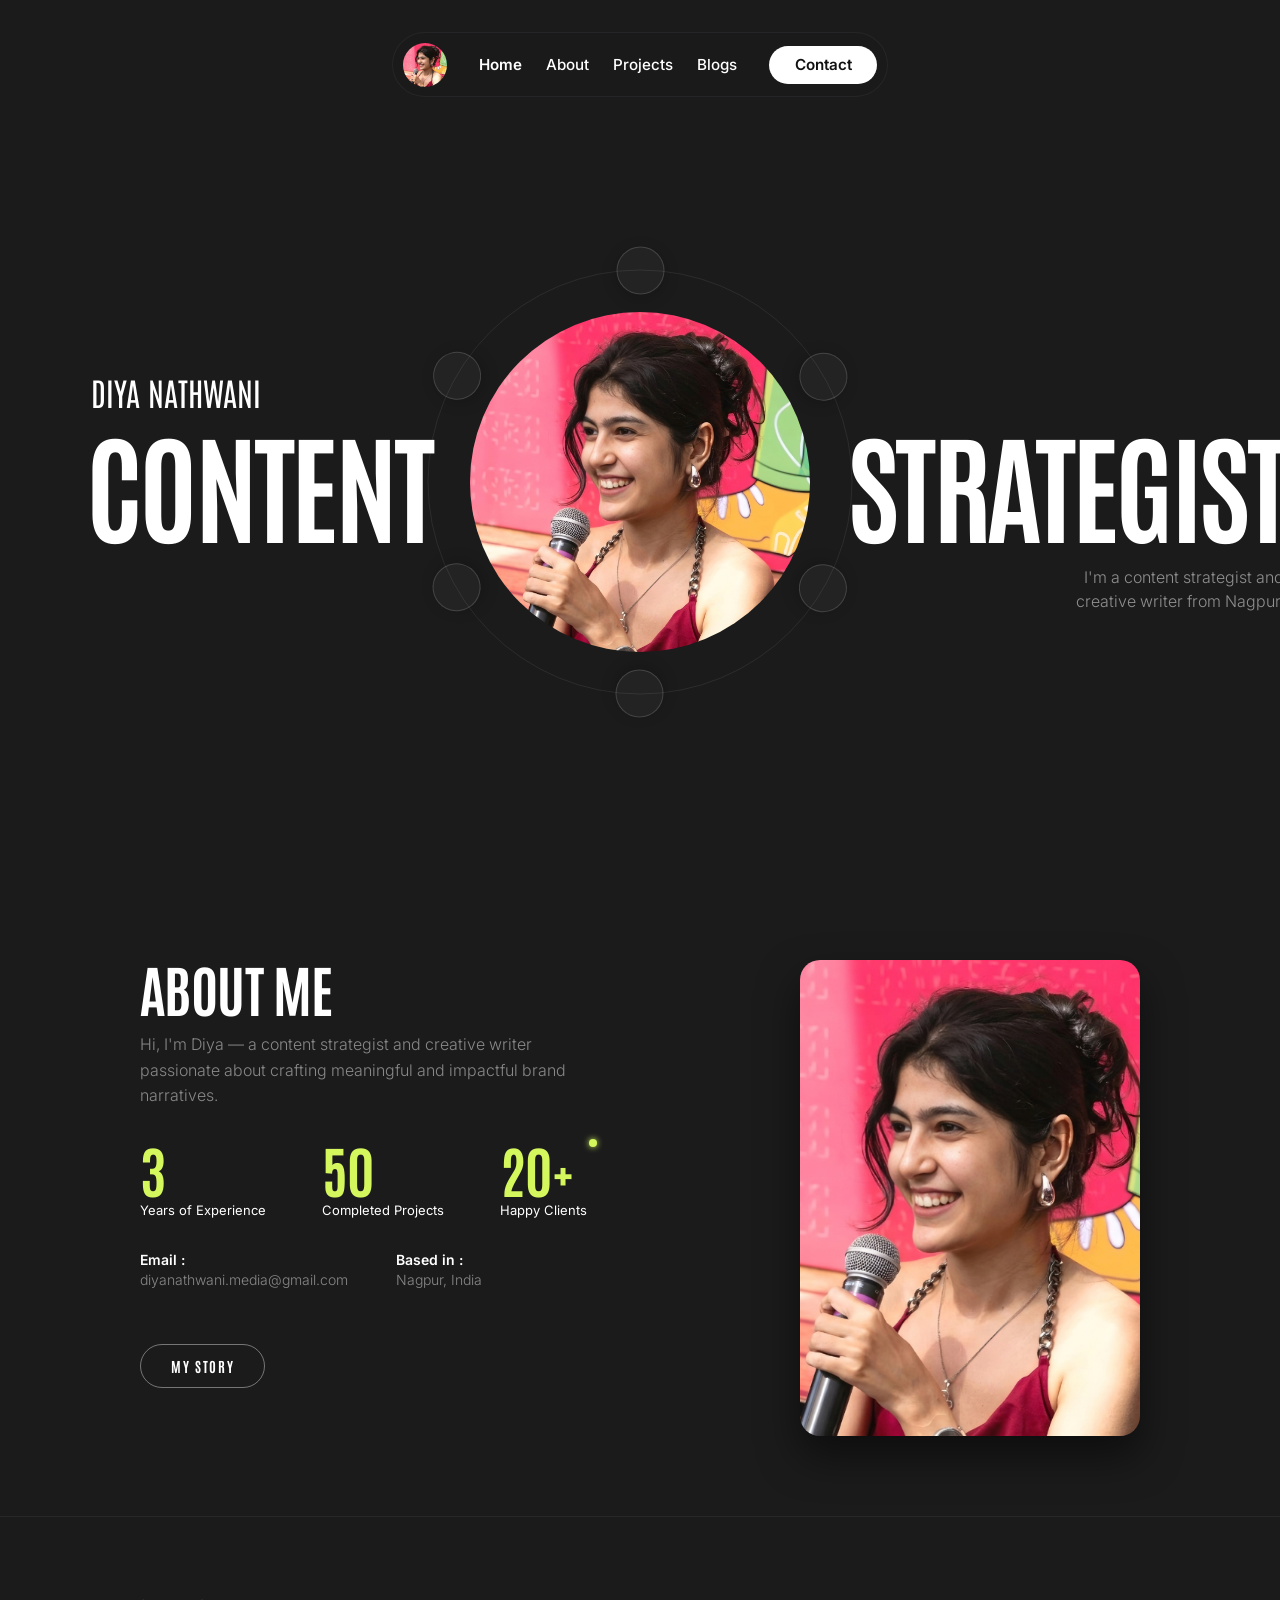
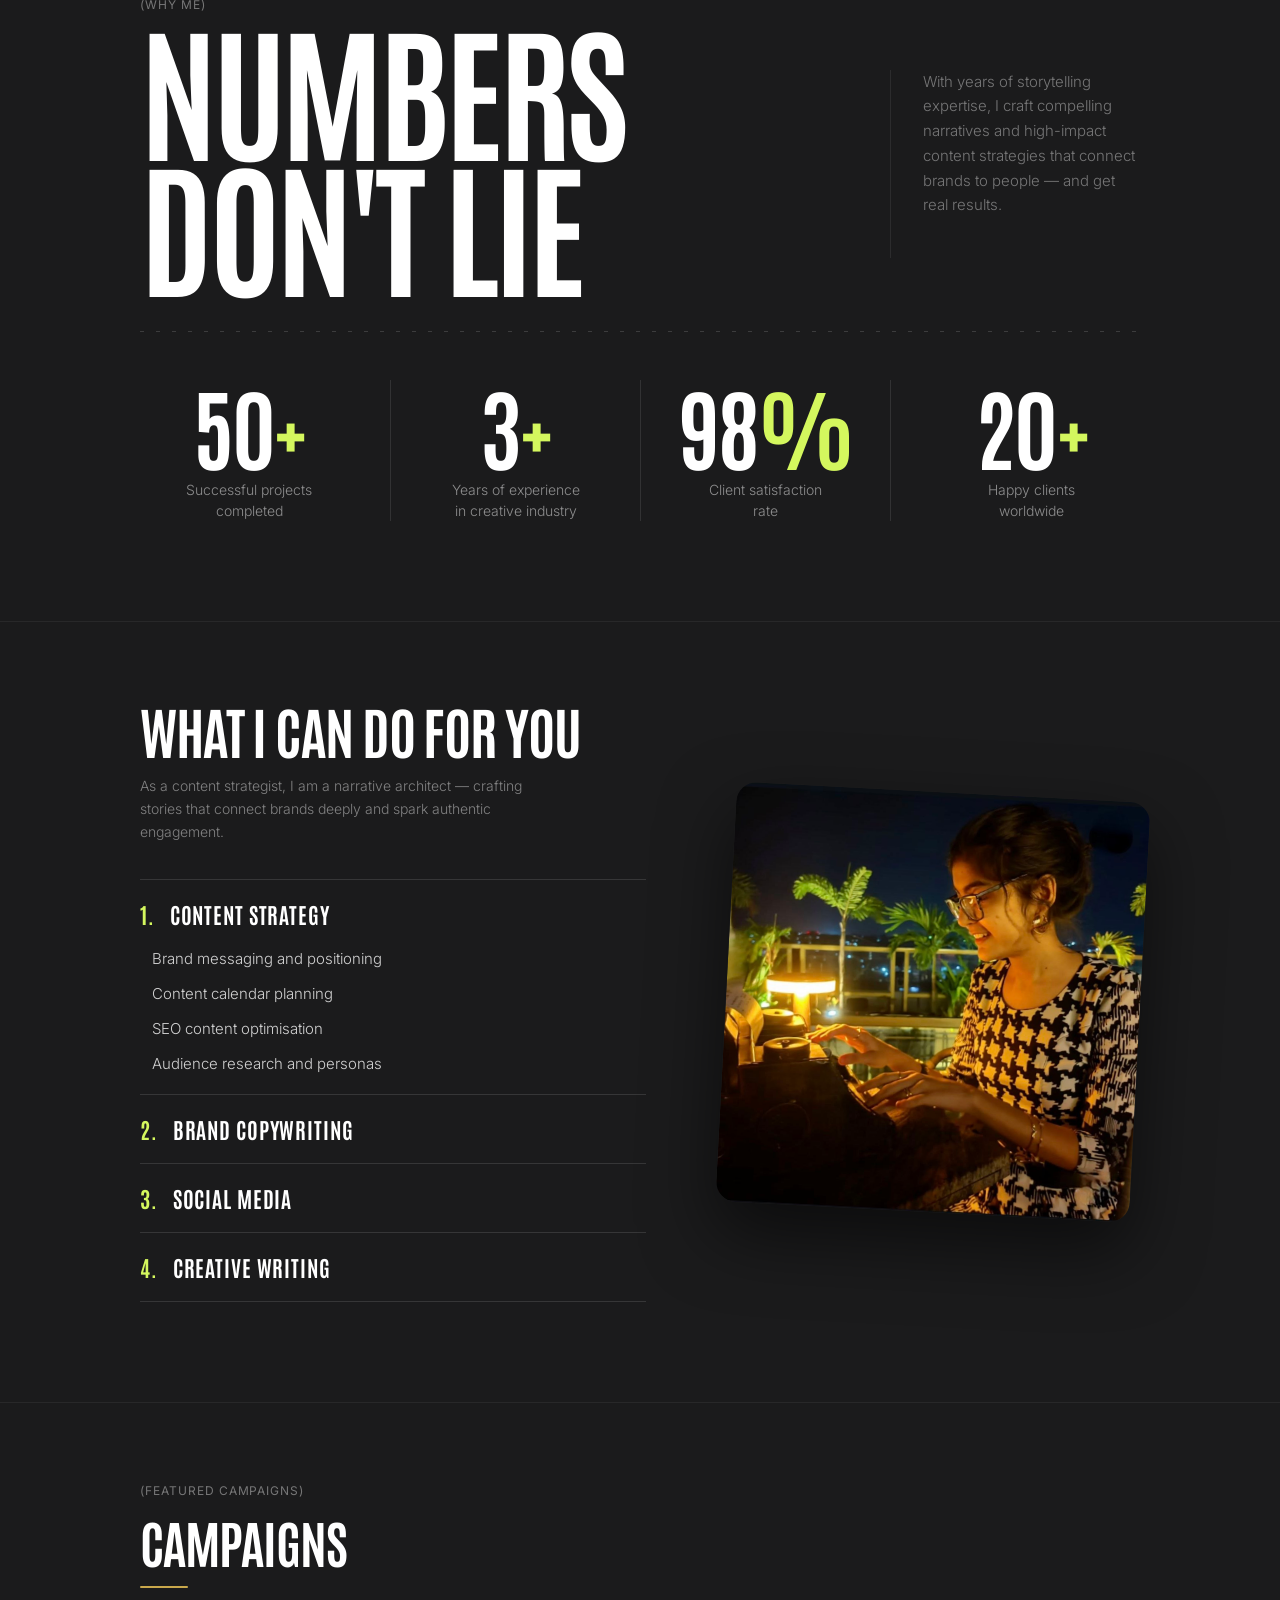
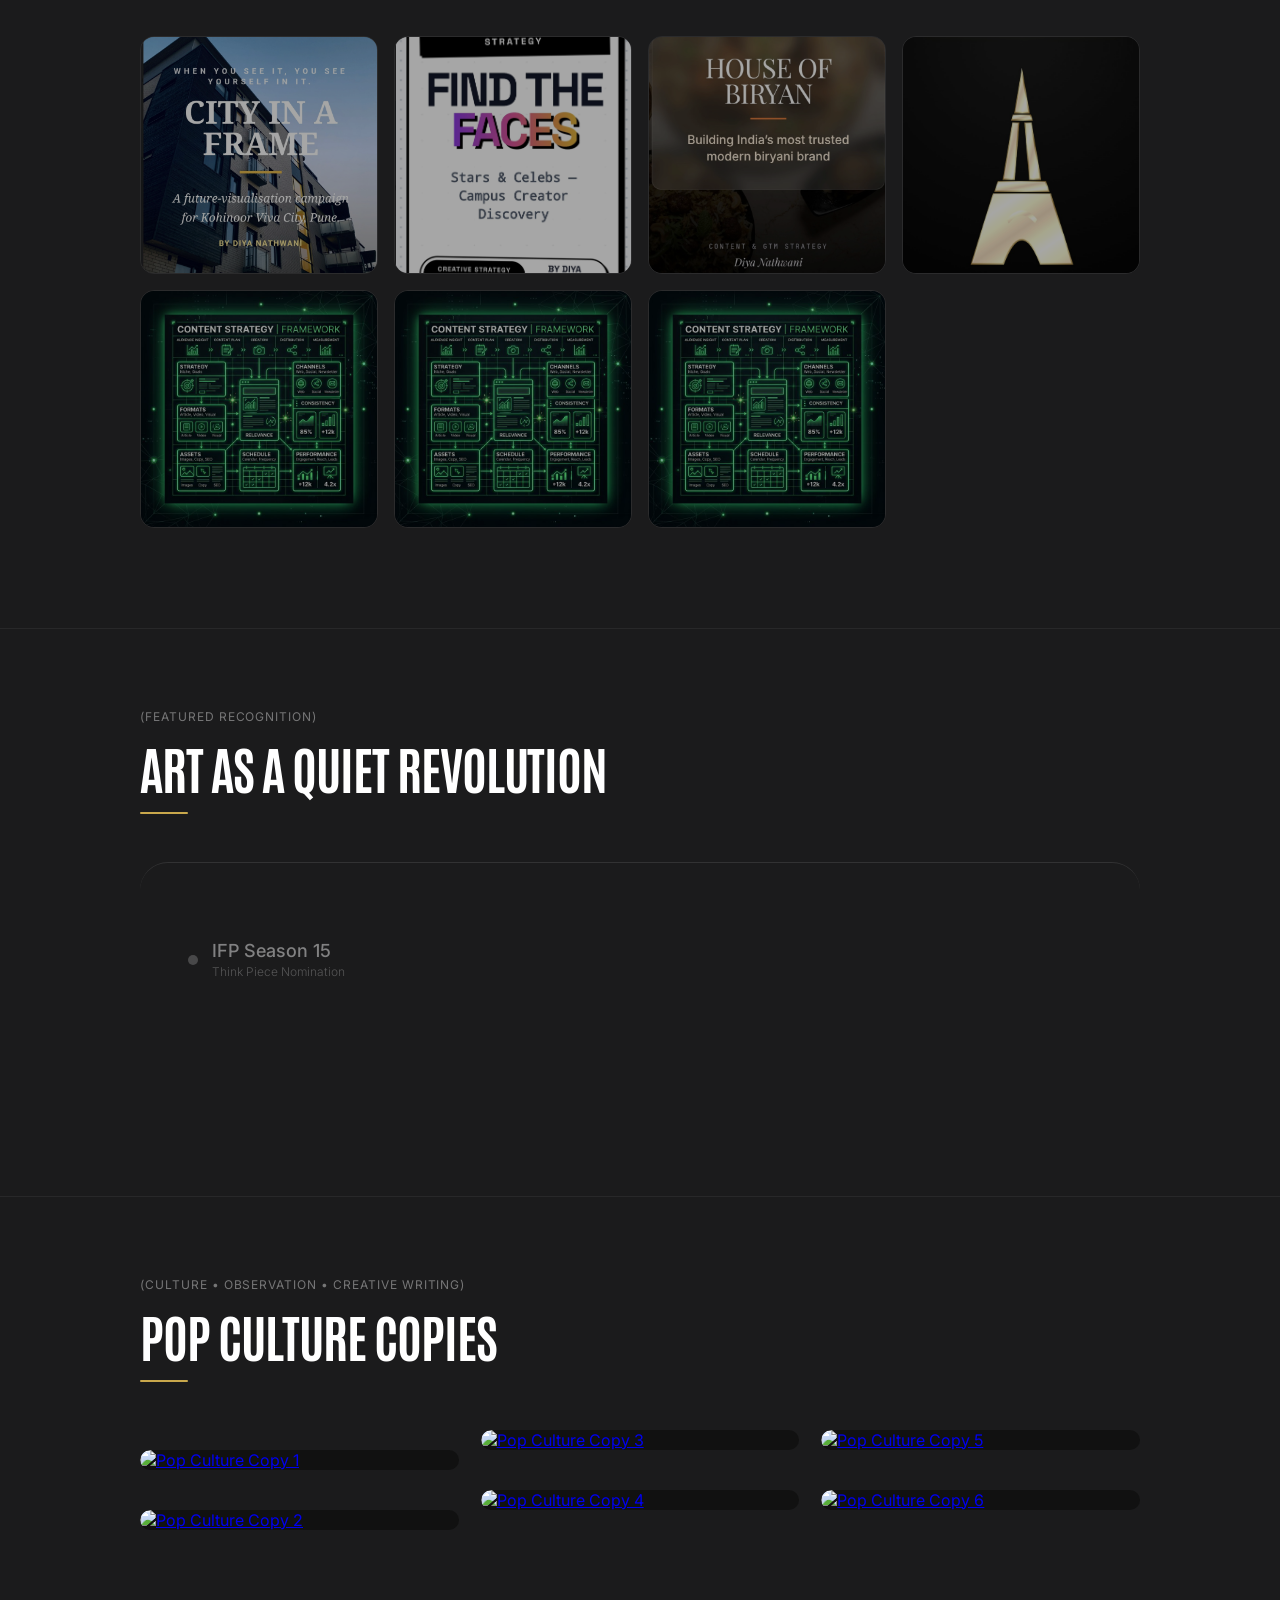
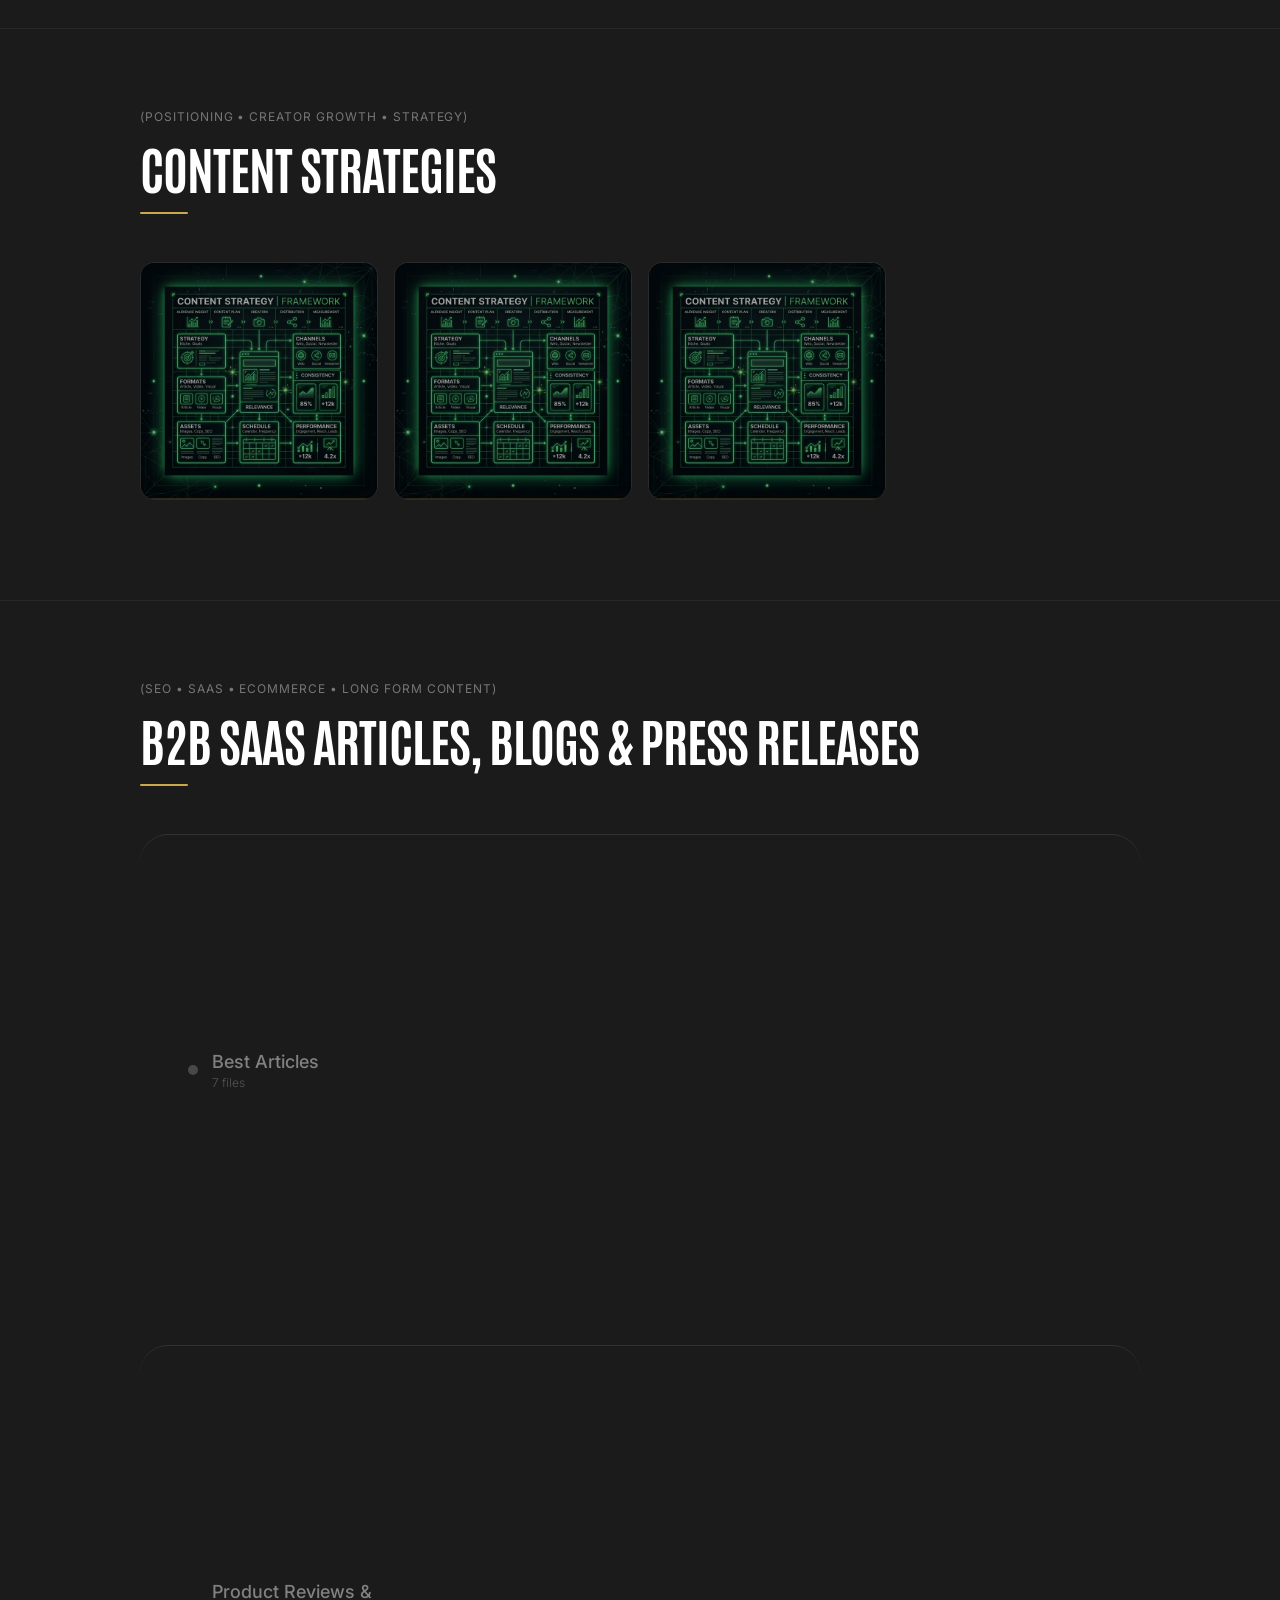
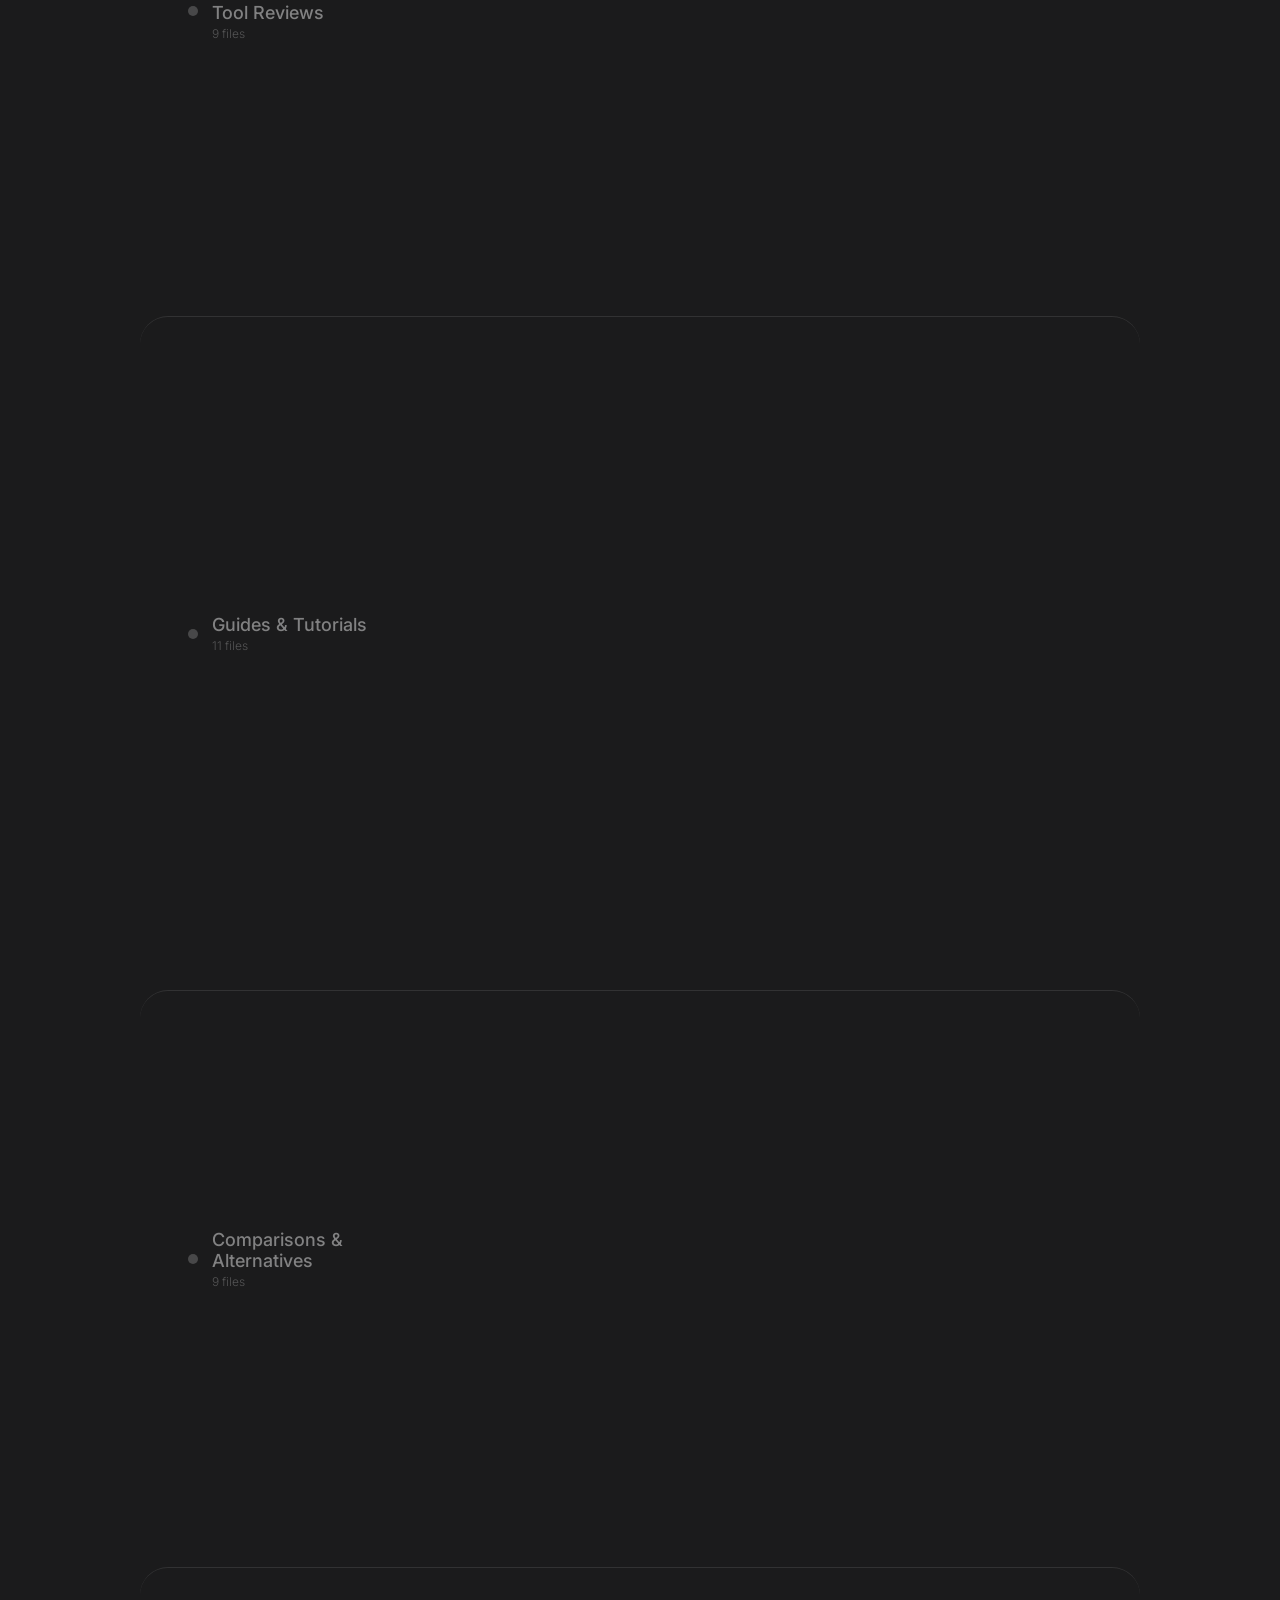
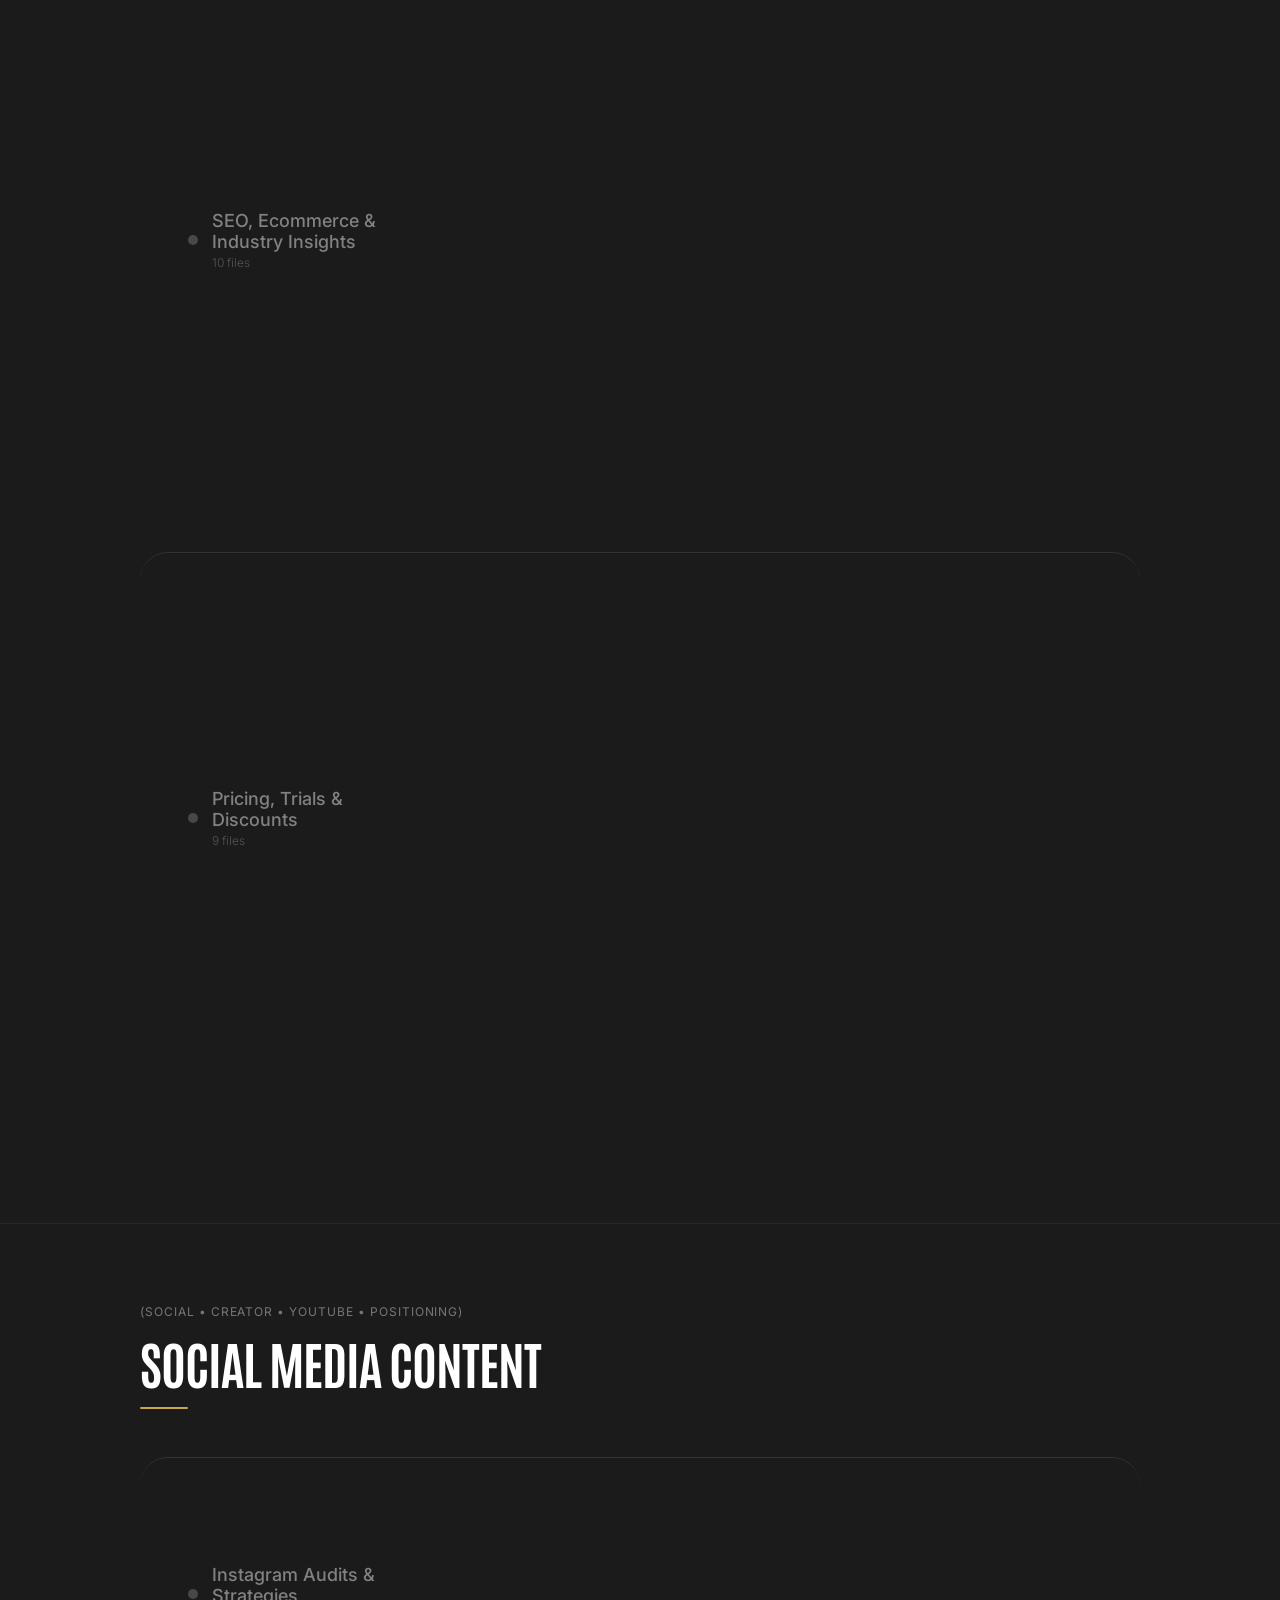
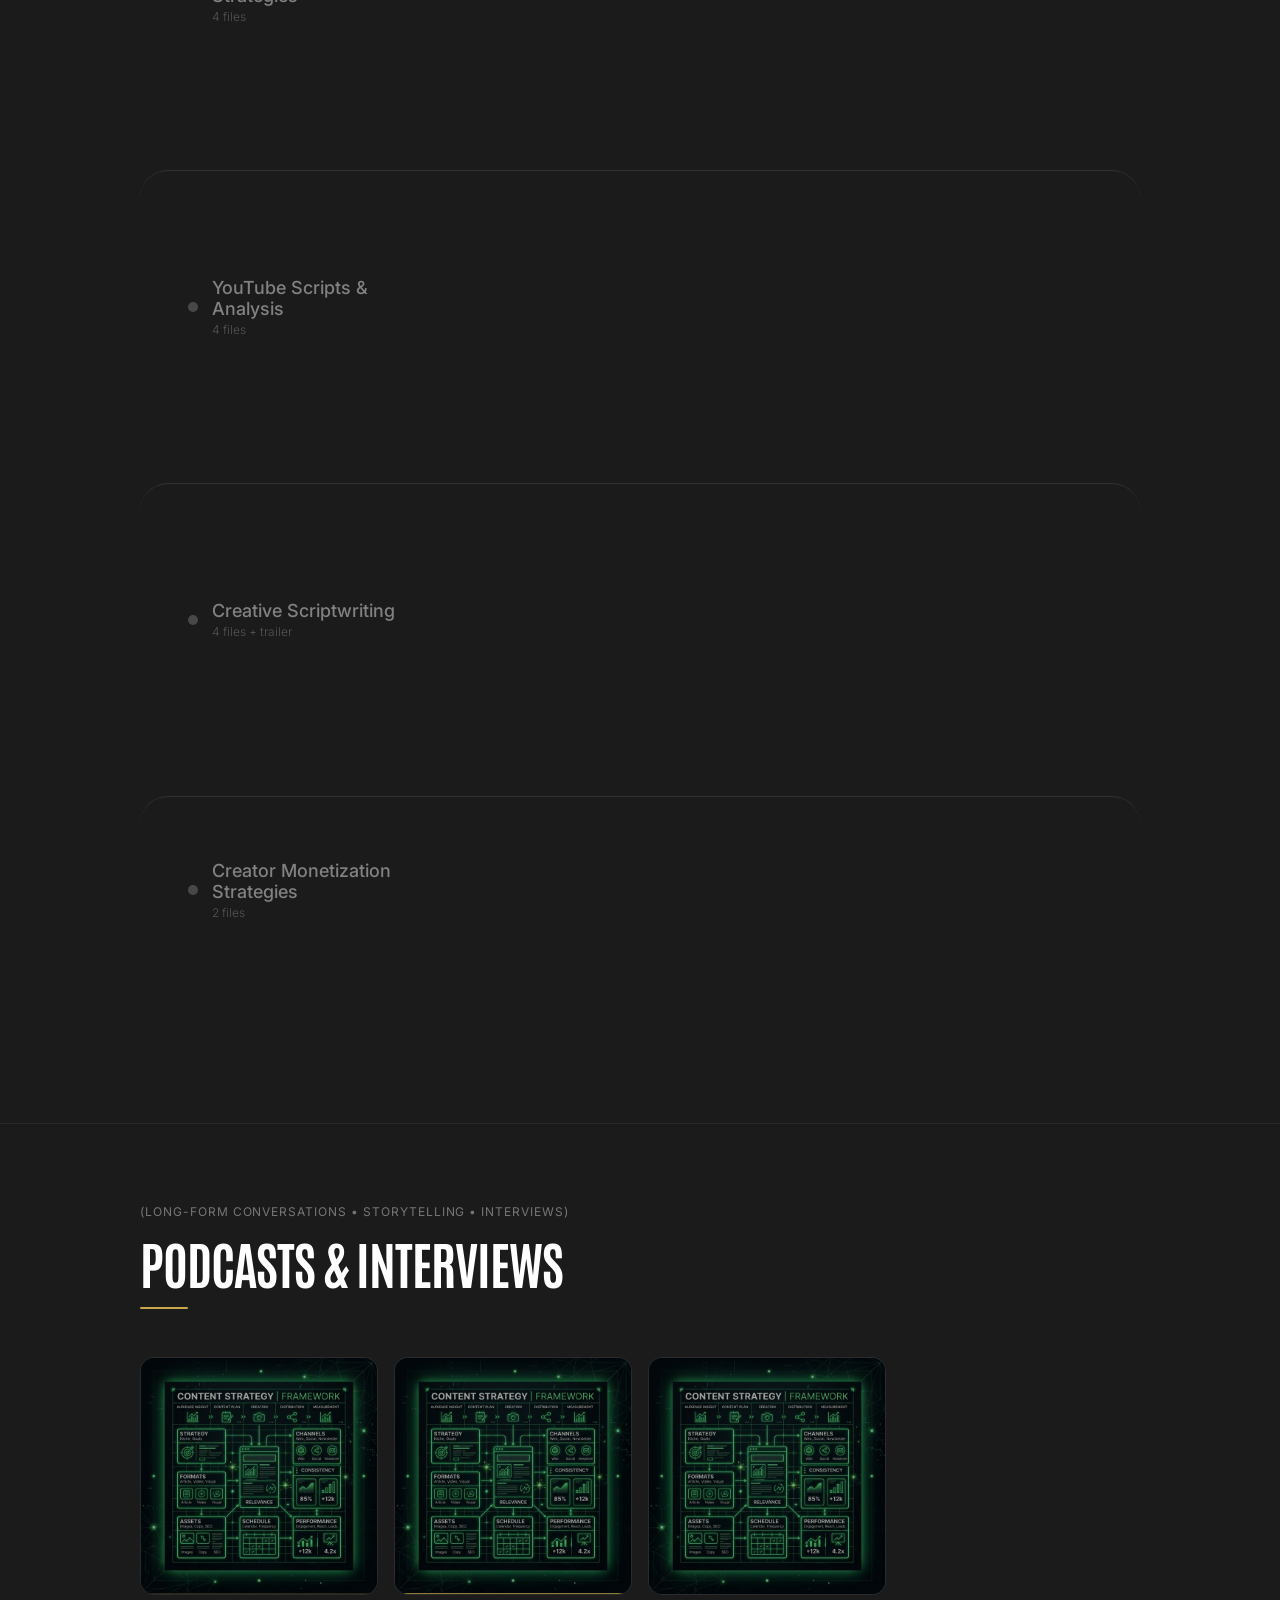
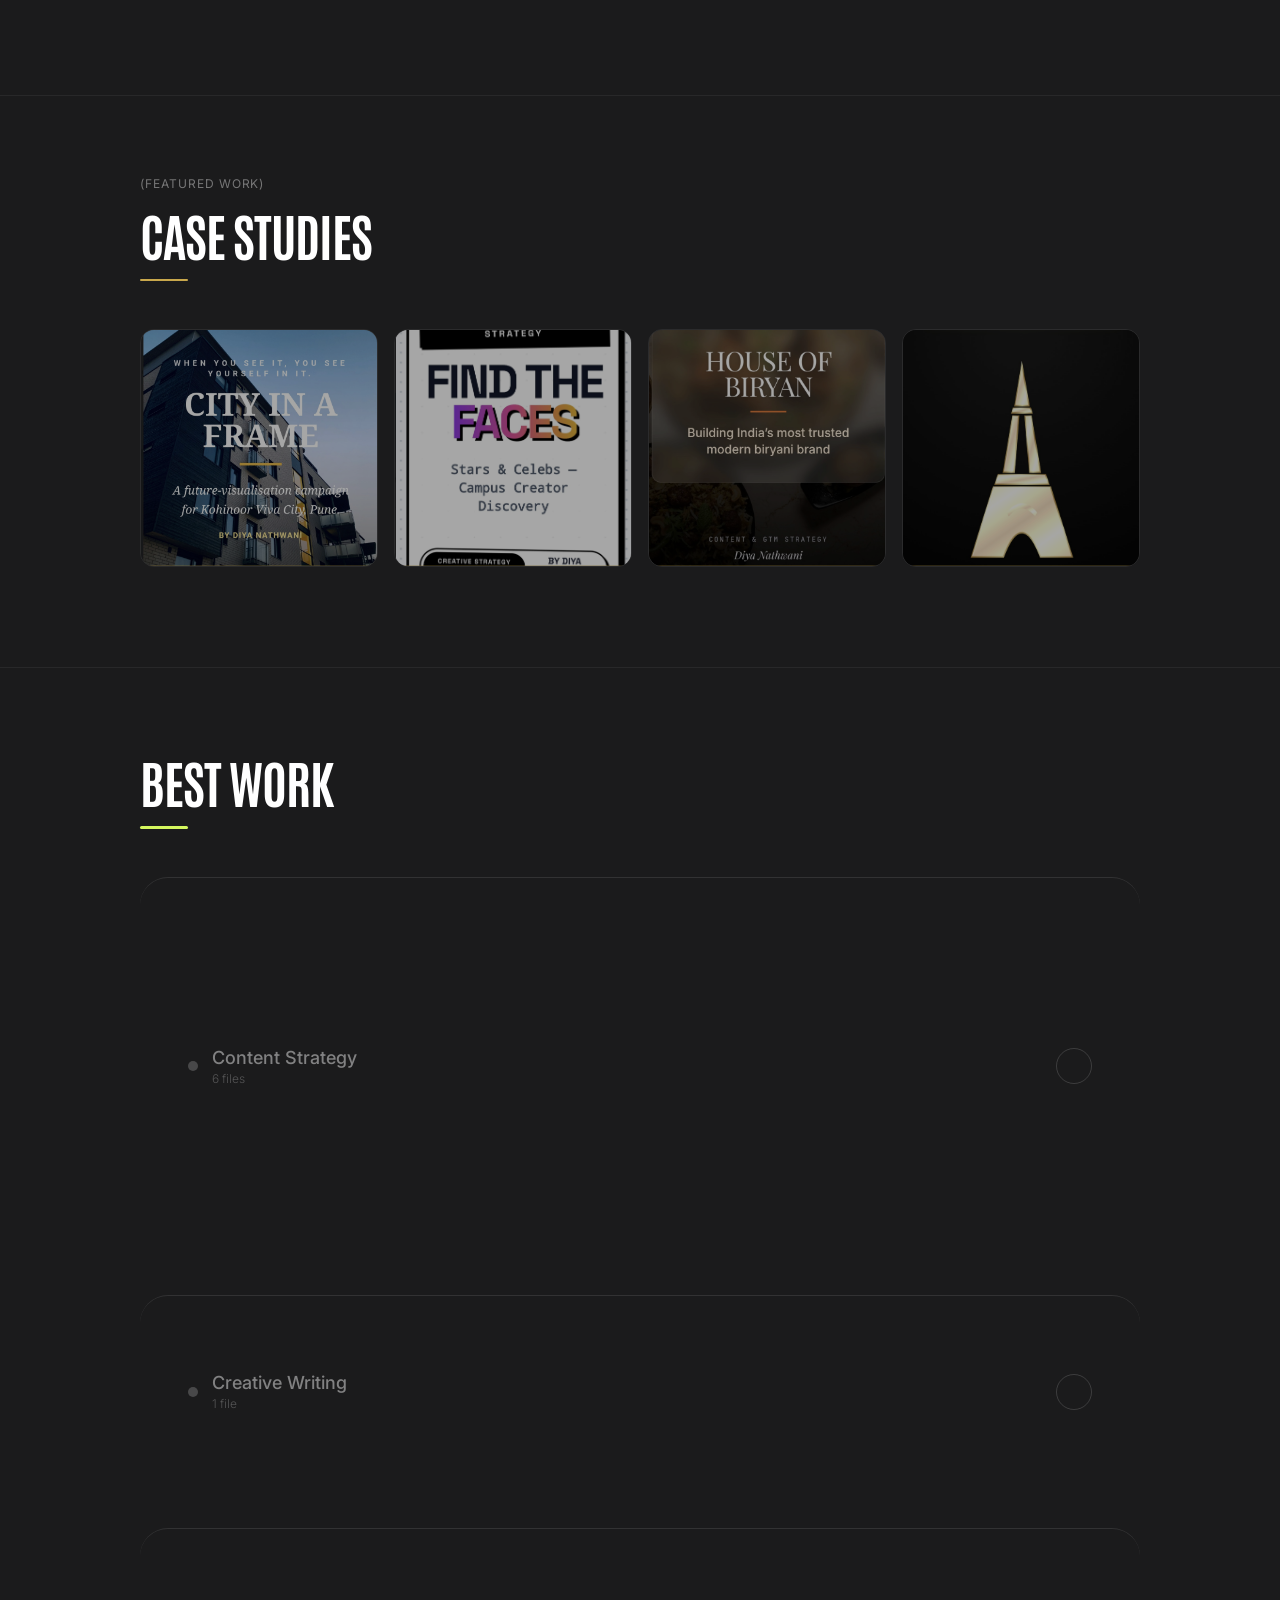
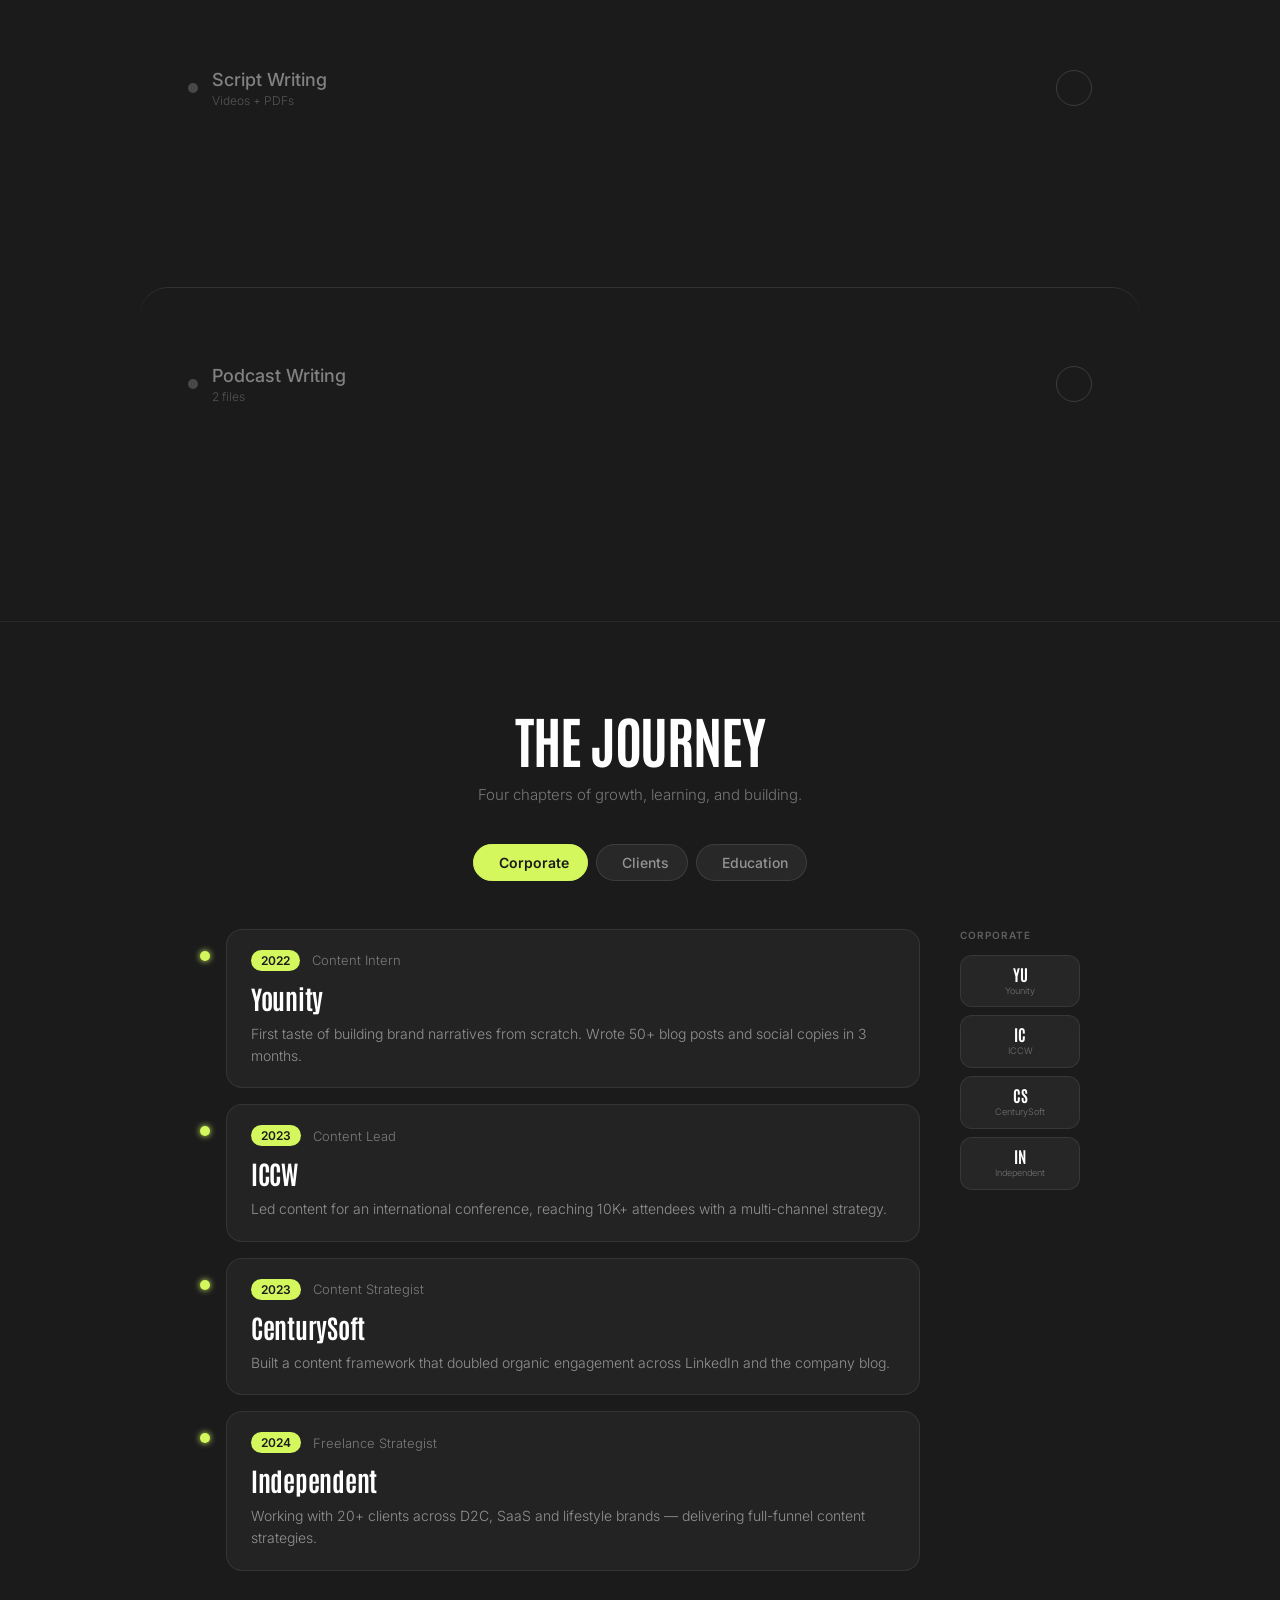
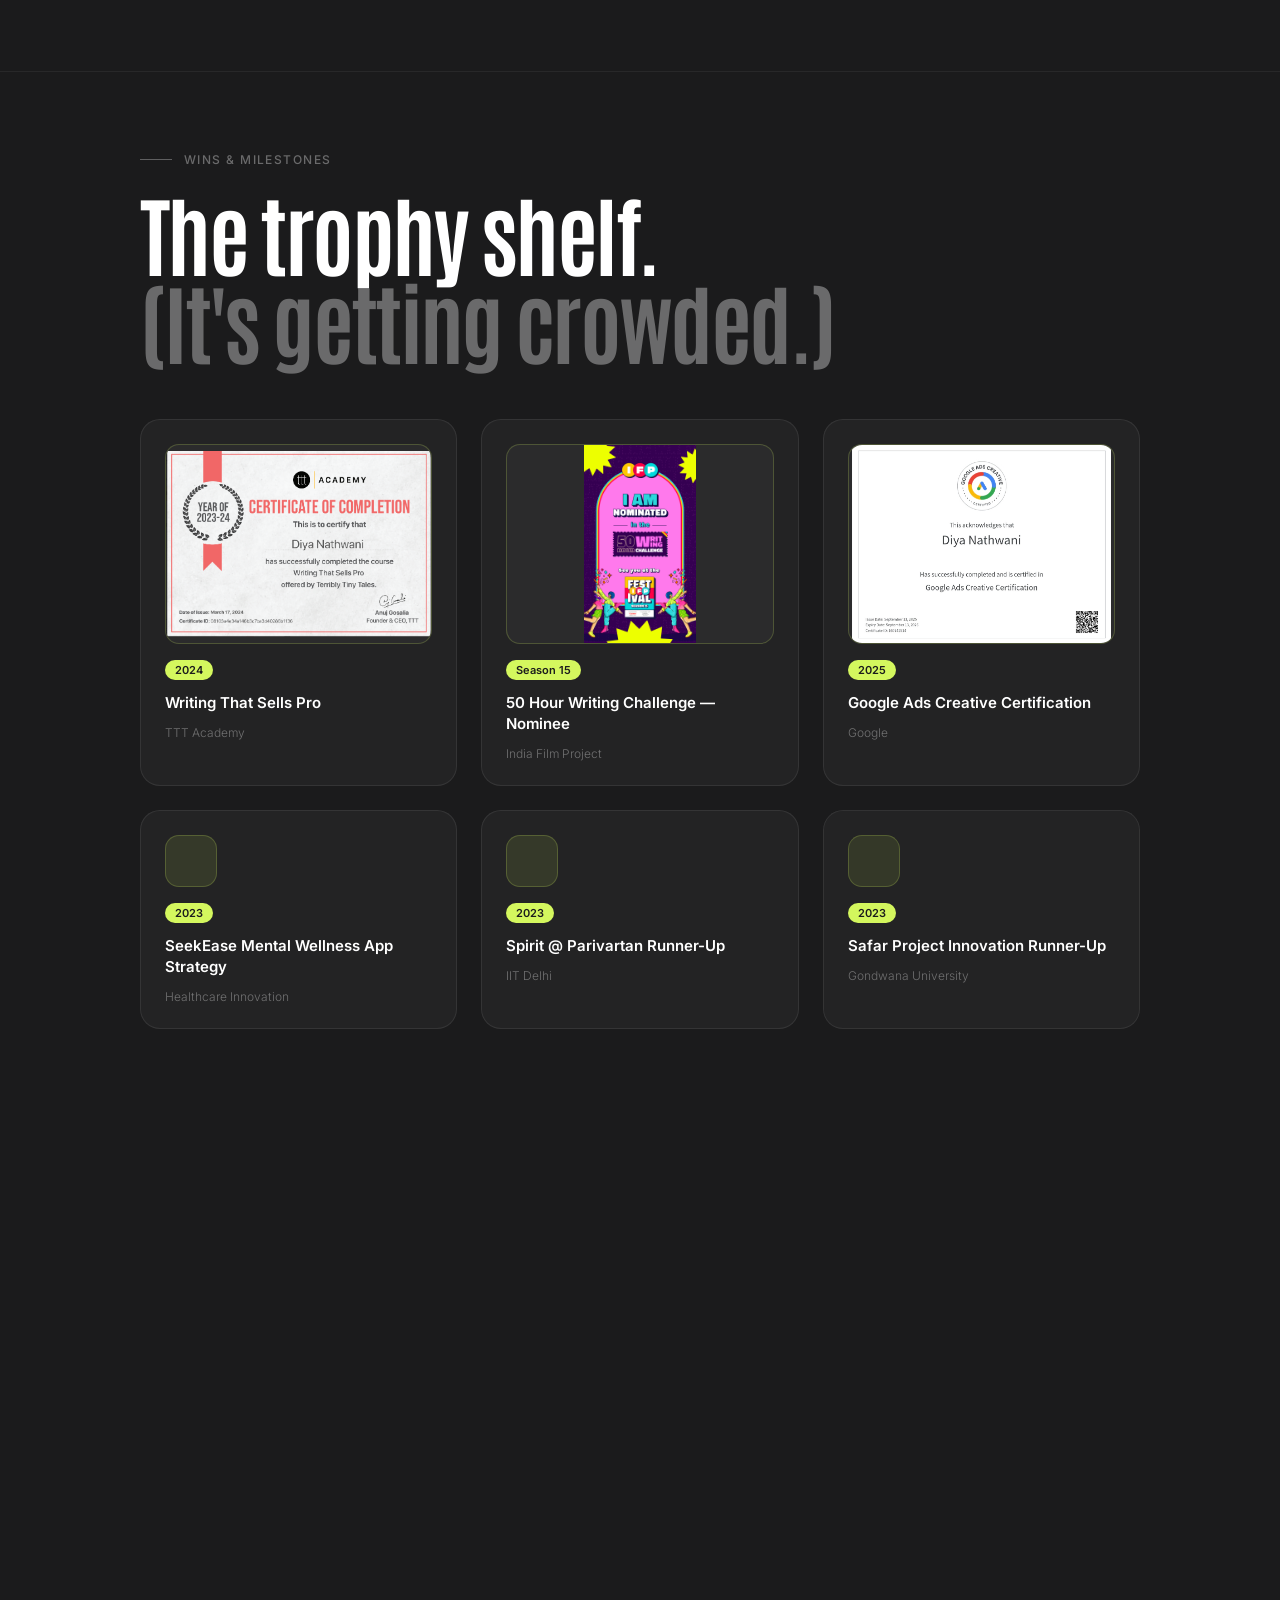
==== commit dac949b5: "Pop 786 line" ====
--- a/index.html
+++ b/index.html
@@ -779,13 +779,13 @@
 
       /* staggered editorial layout */
 
-      .pop-item:nth-child(1){
-        margin-top:120px;
-      }
-
-      .pop-item:nth-child(4){
-        margin-top:-120px;
-      }
+.pop-item:nth-child(1){
+  transform:translateY(80px);
+}
+
+.pop-item:nth-child(4){
+  transform:translateY(-40px);
+}
 
       @media(max-width:900px){
 
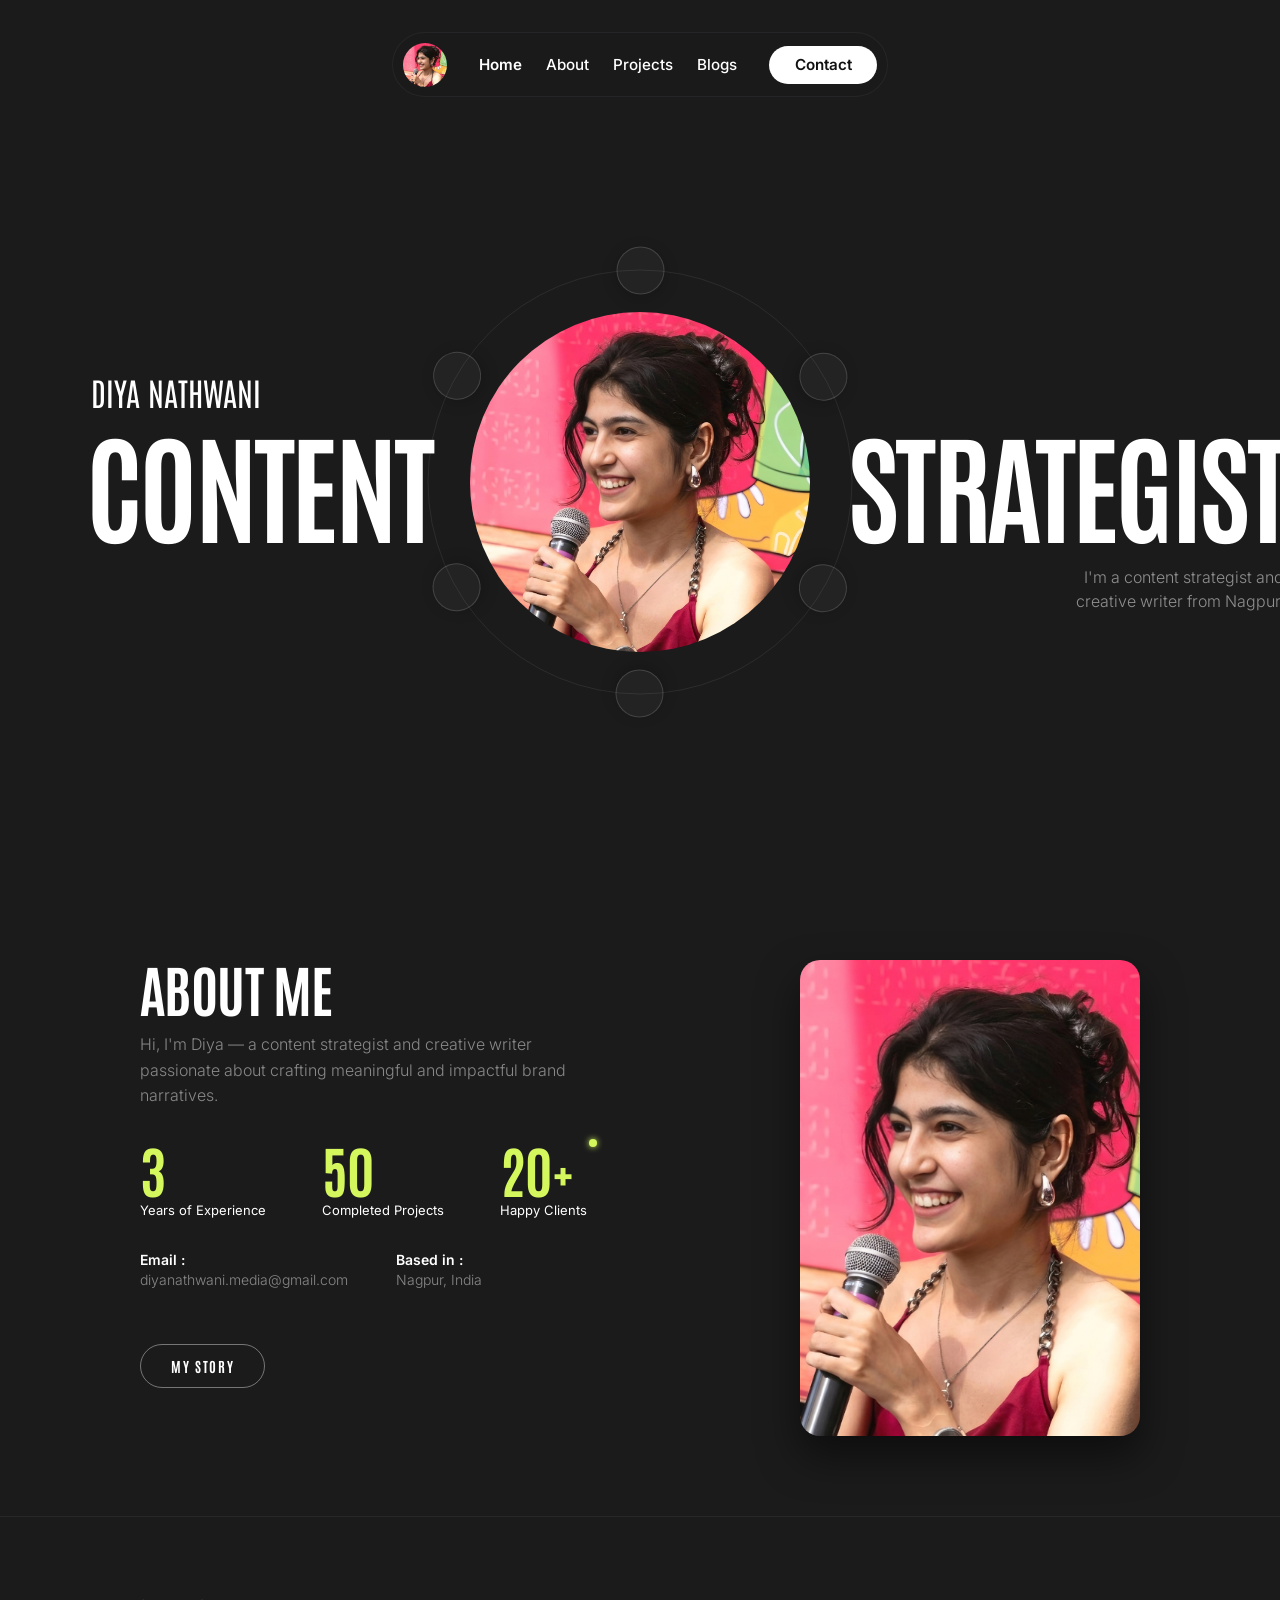
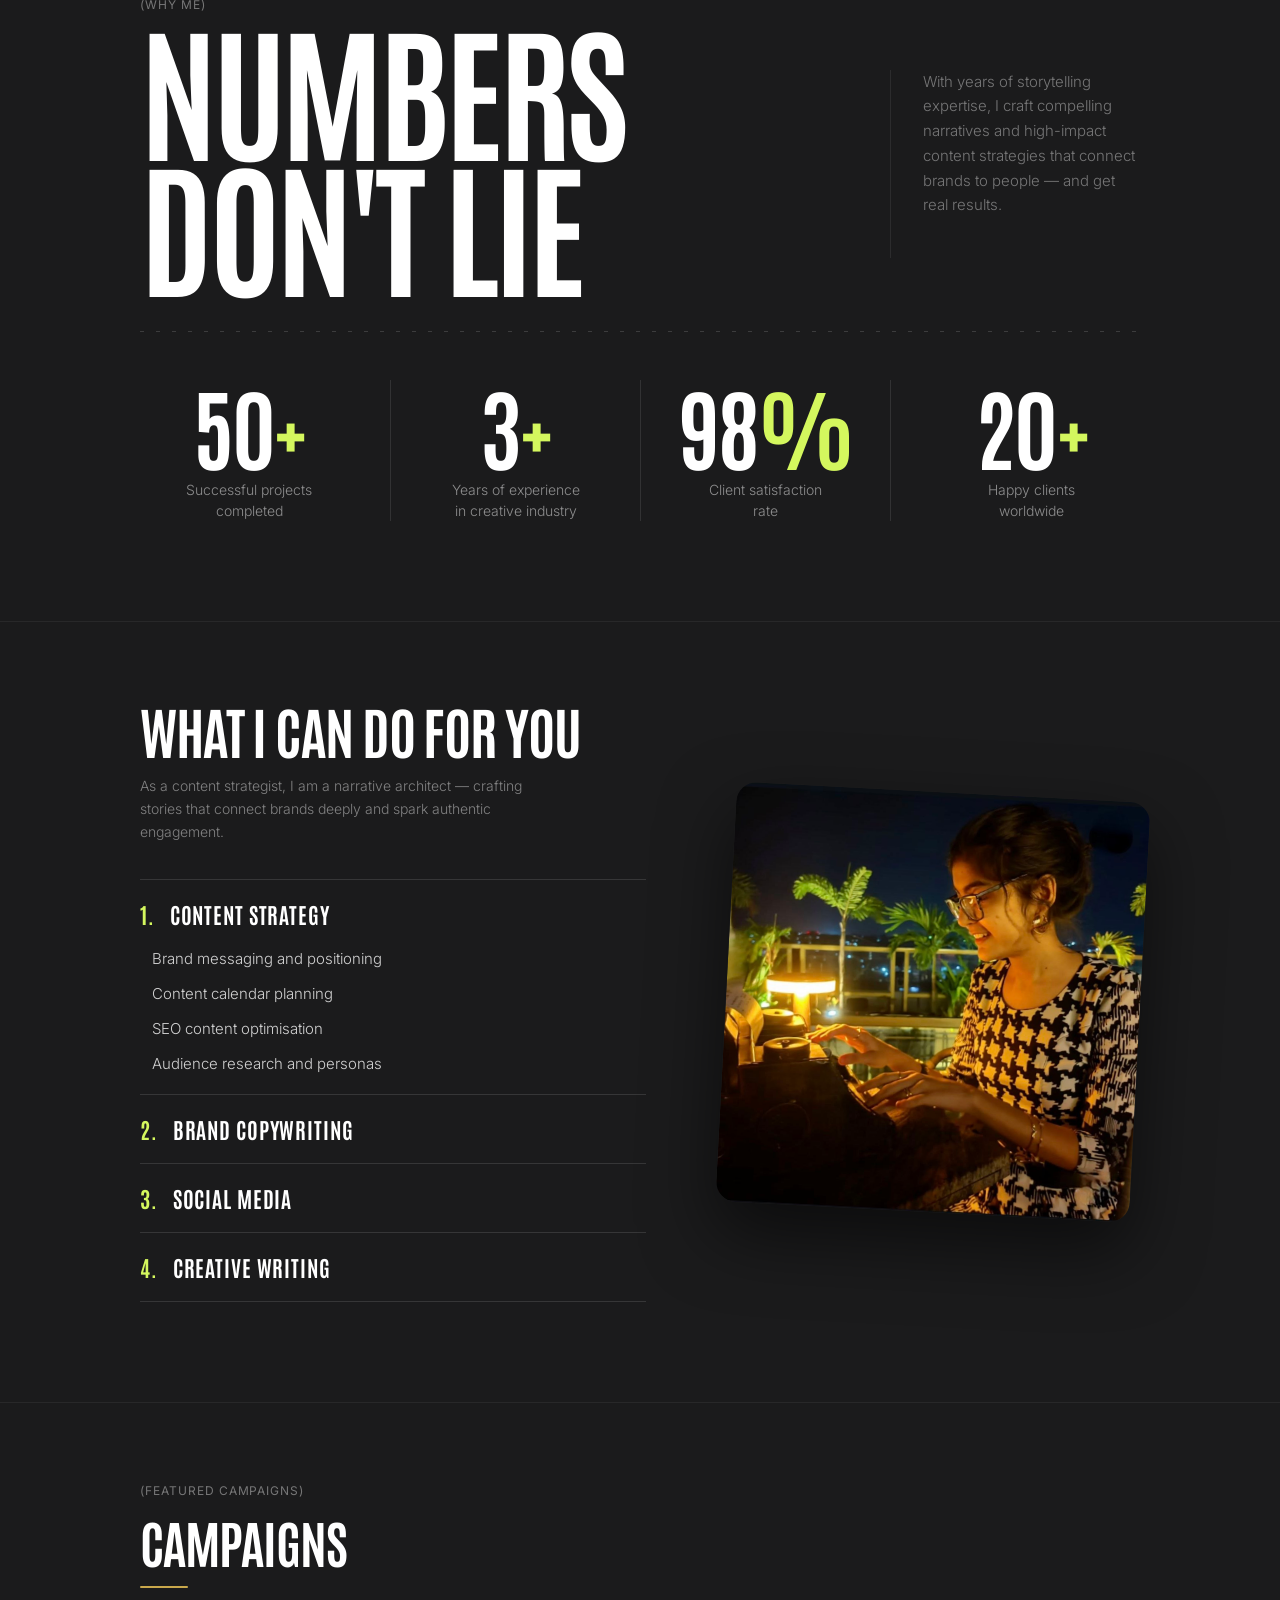
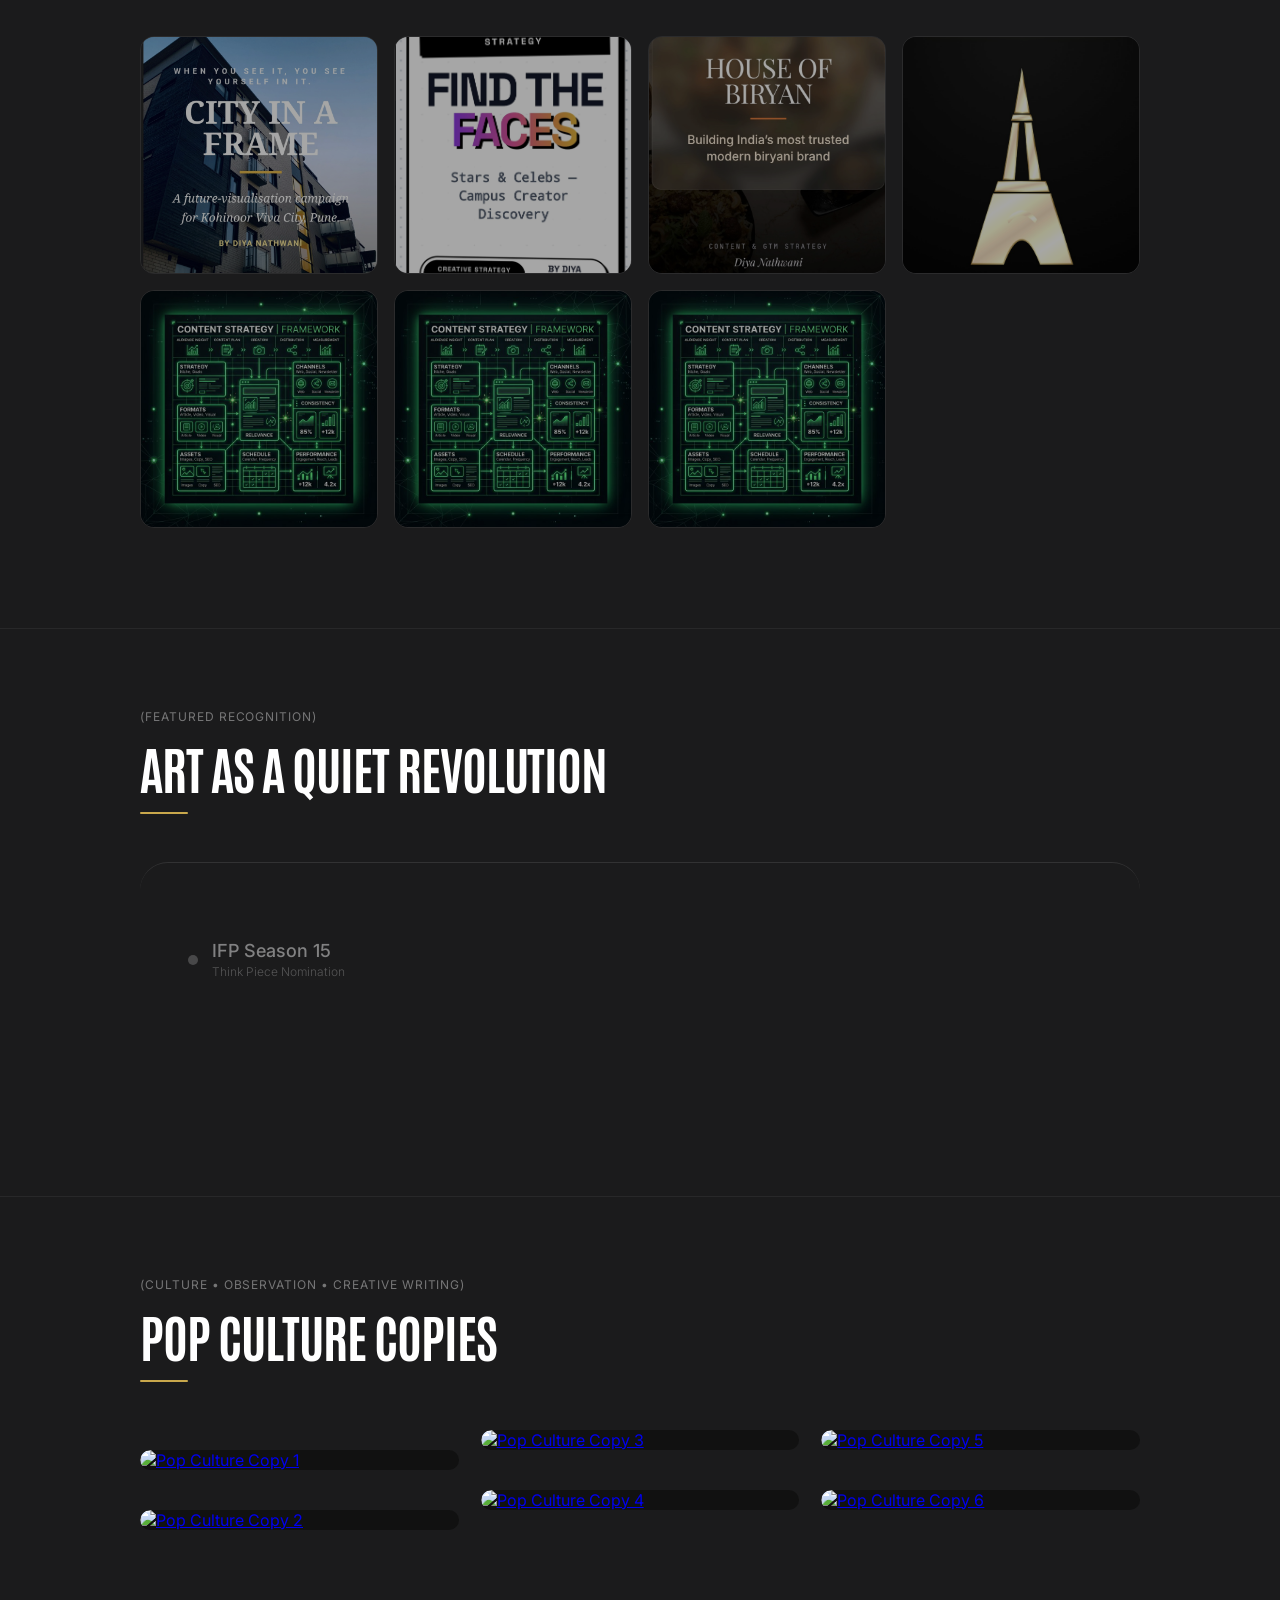
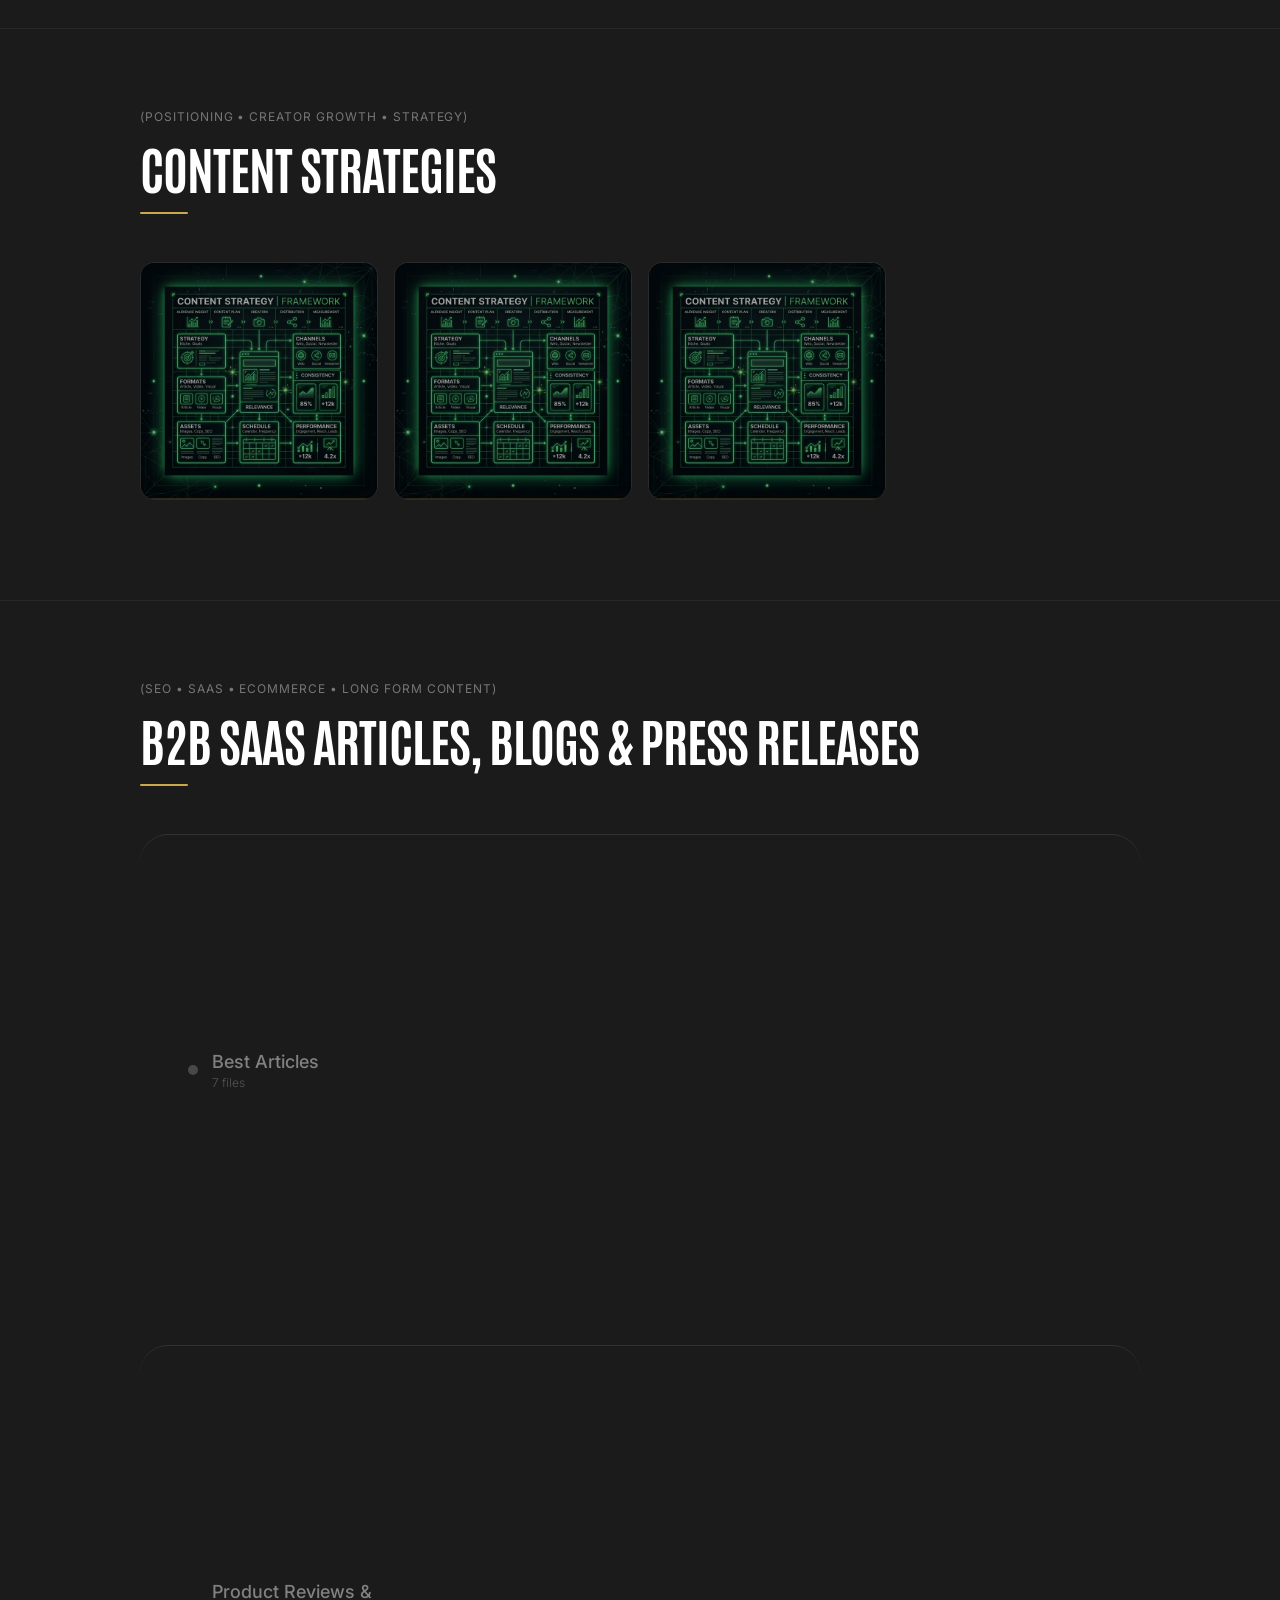
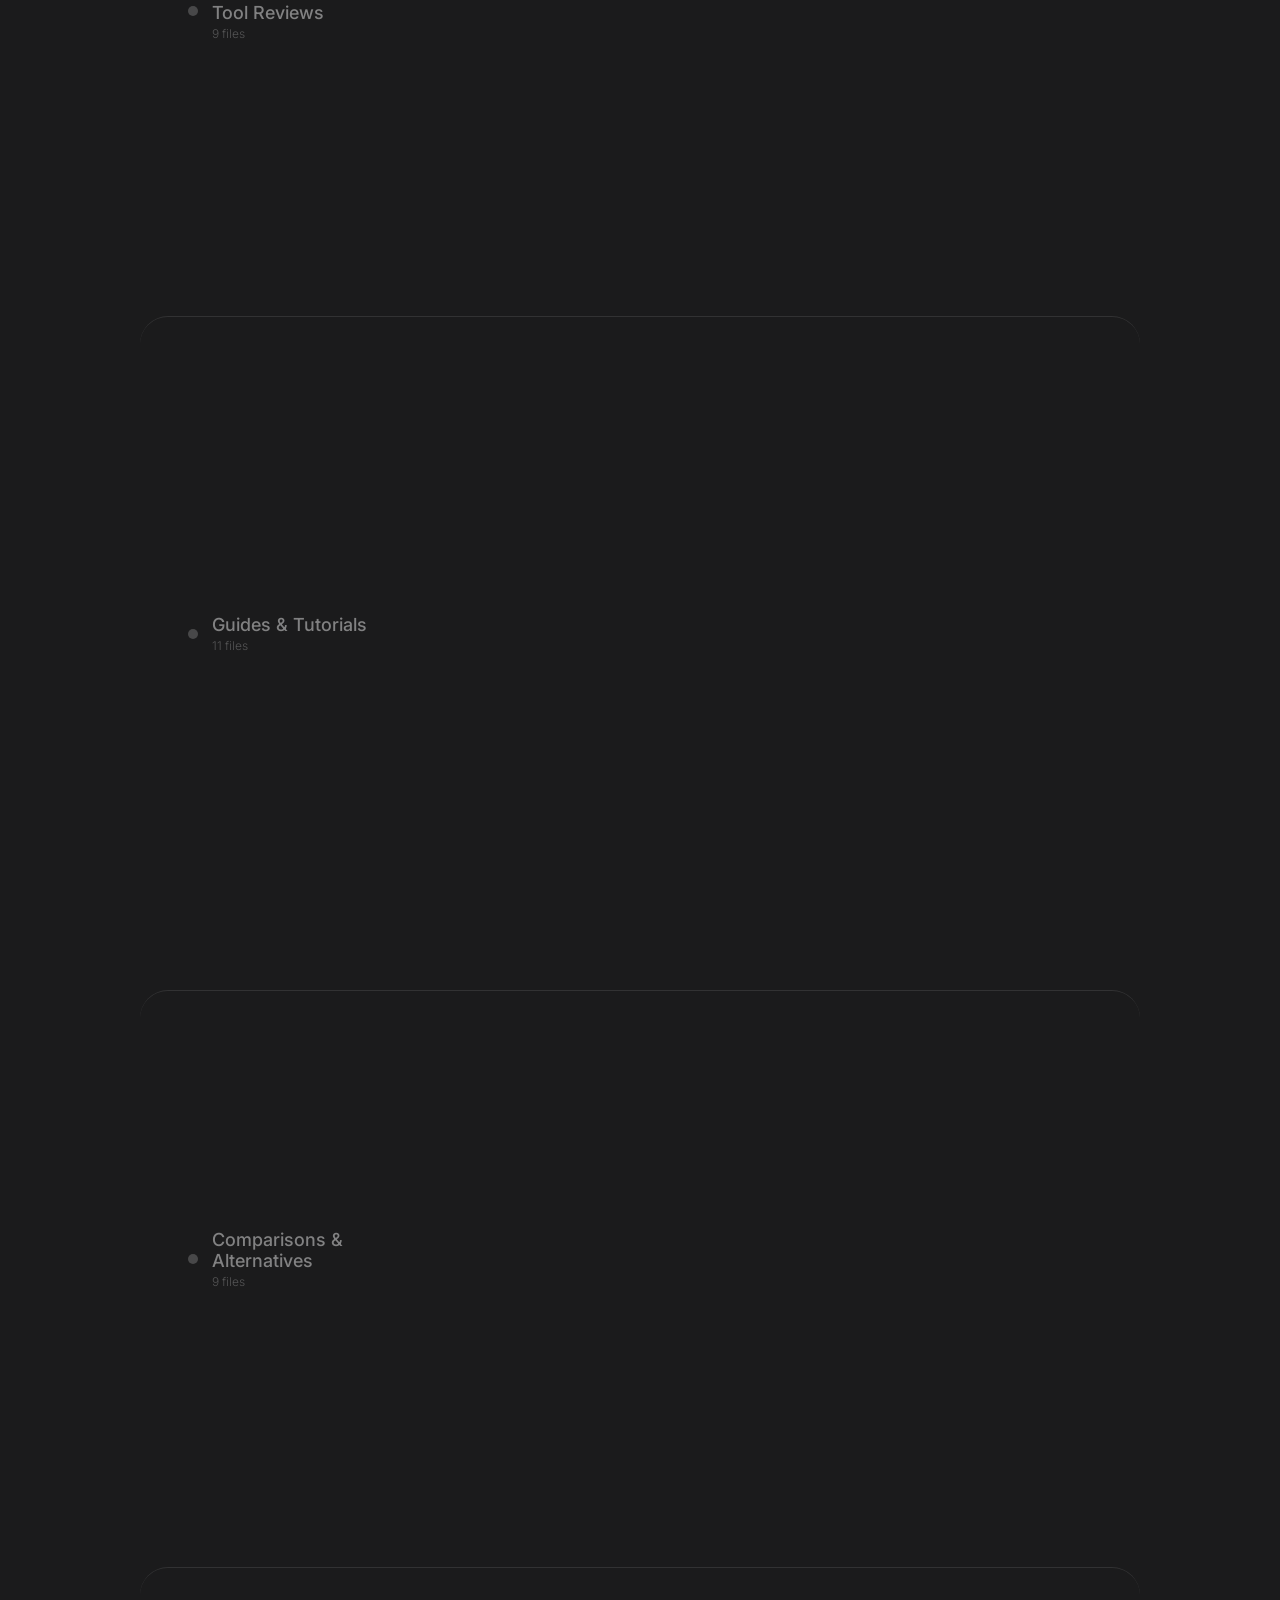
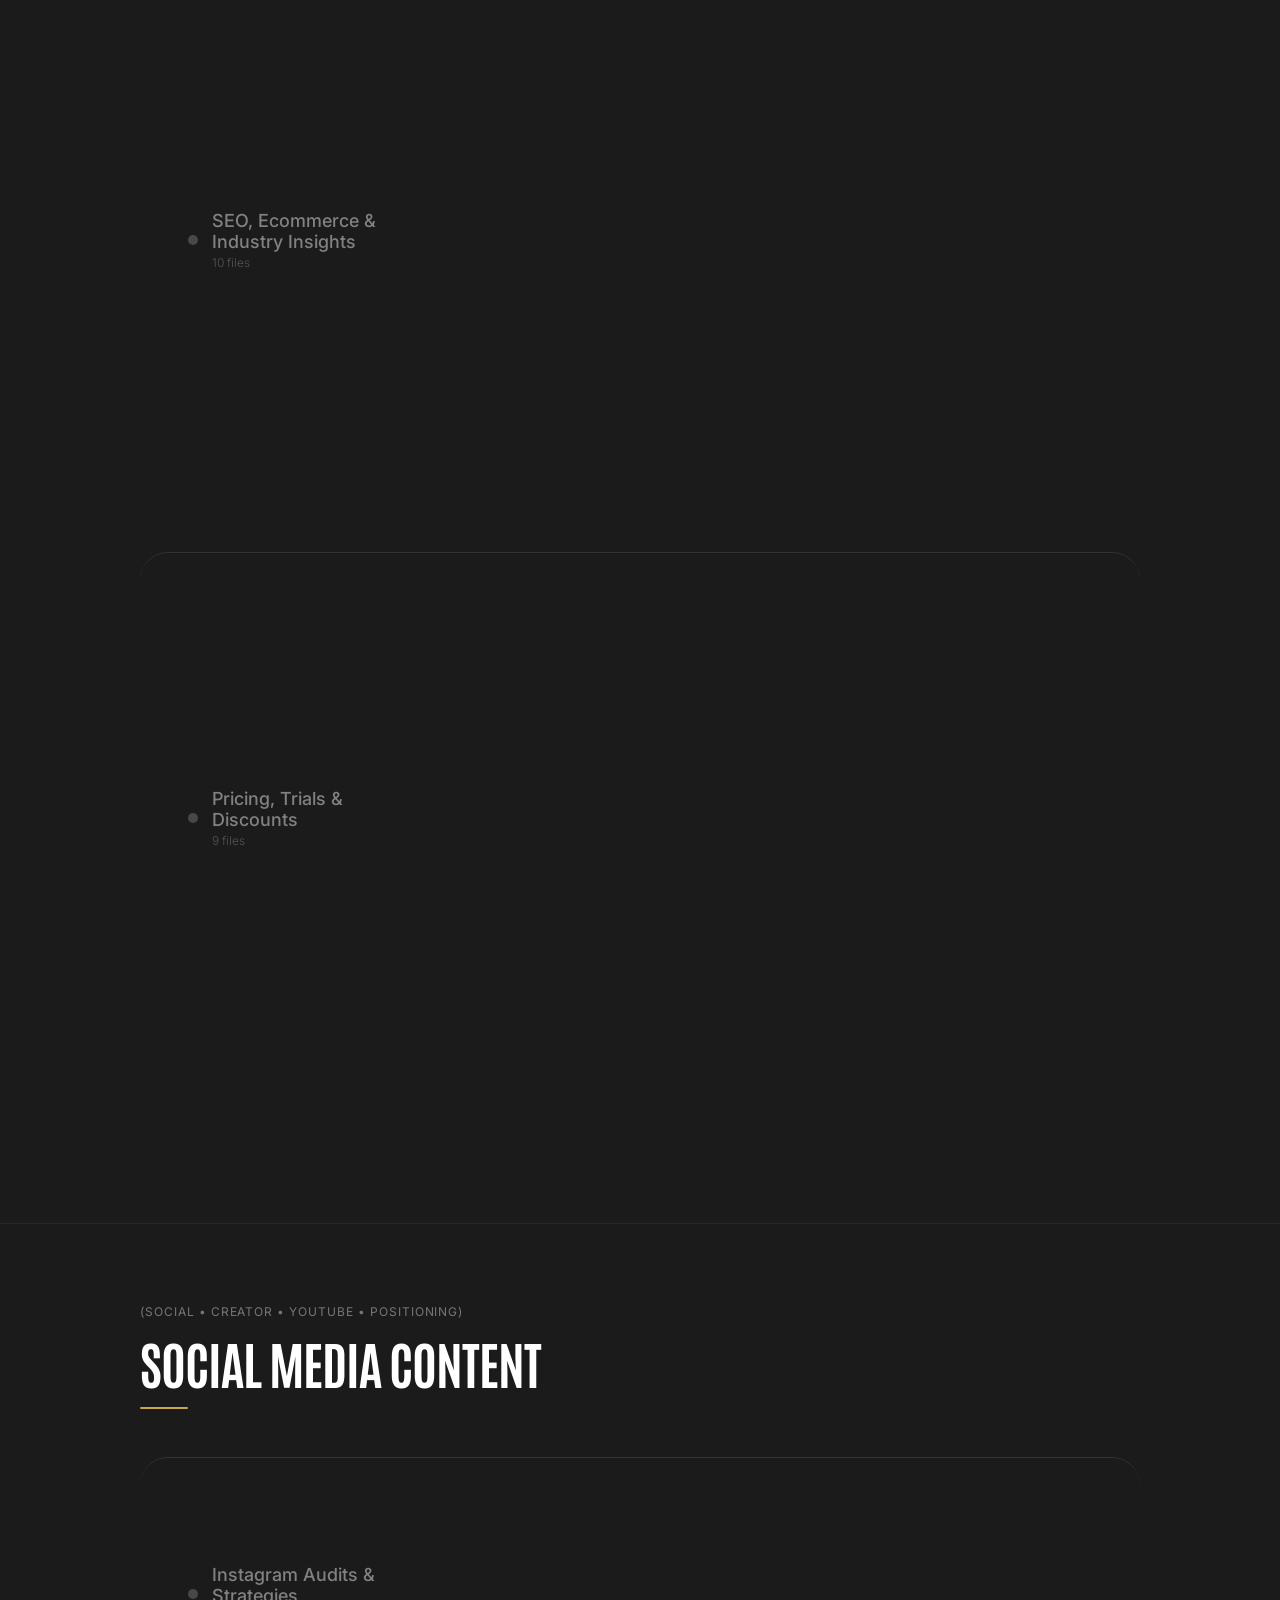
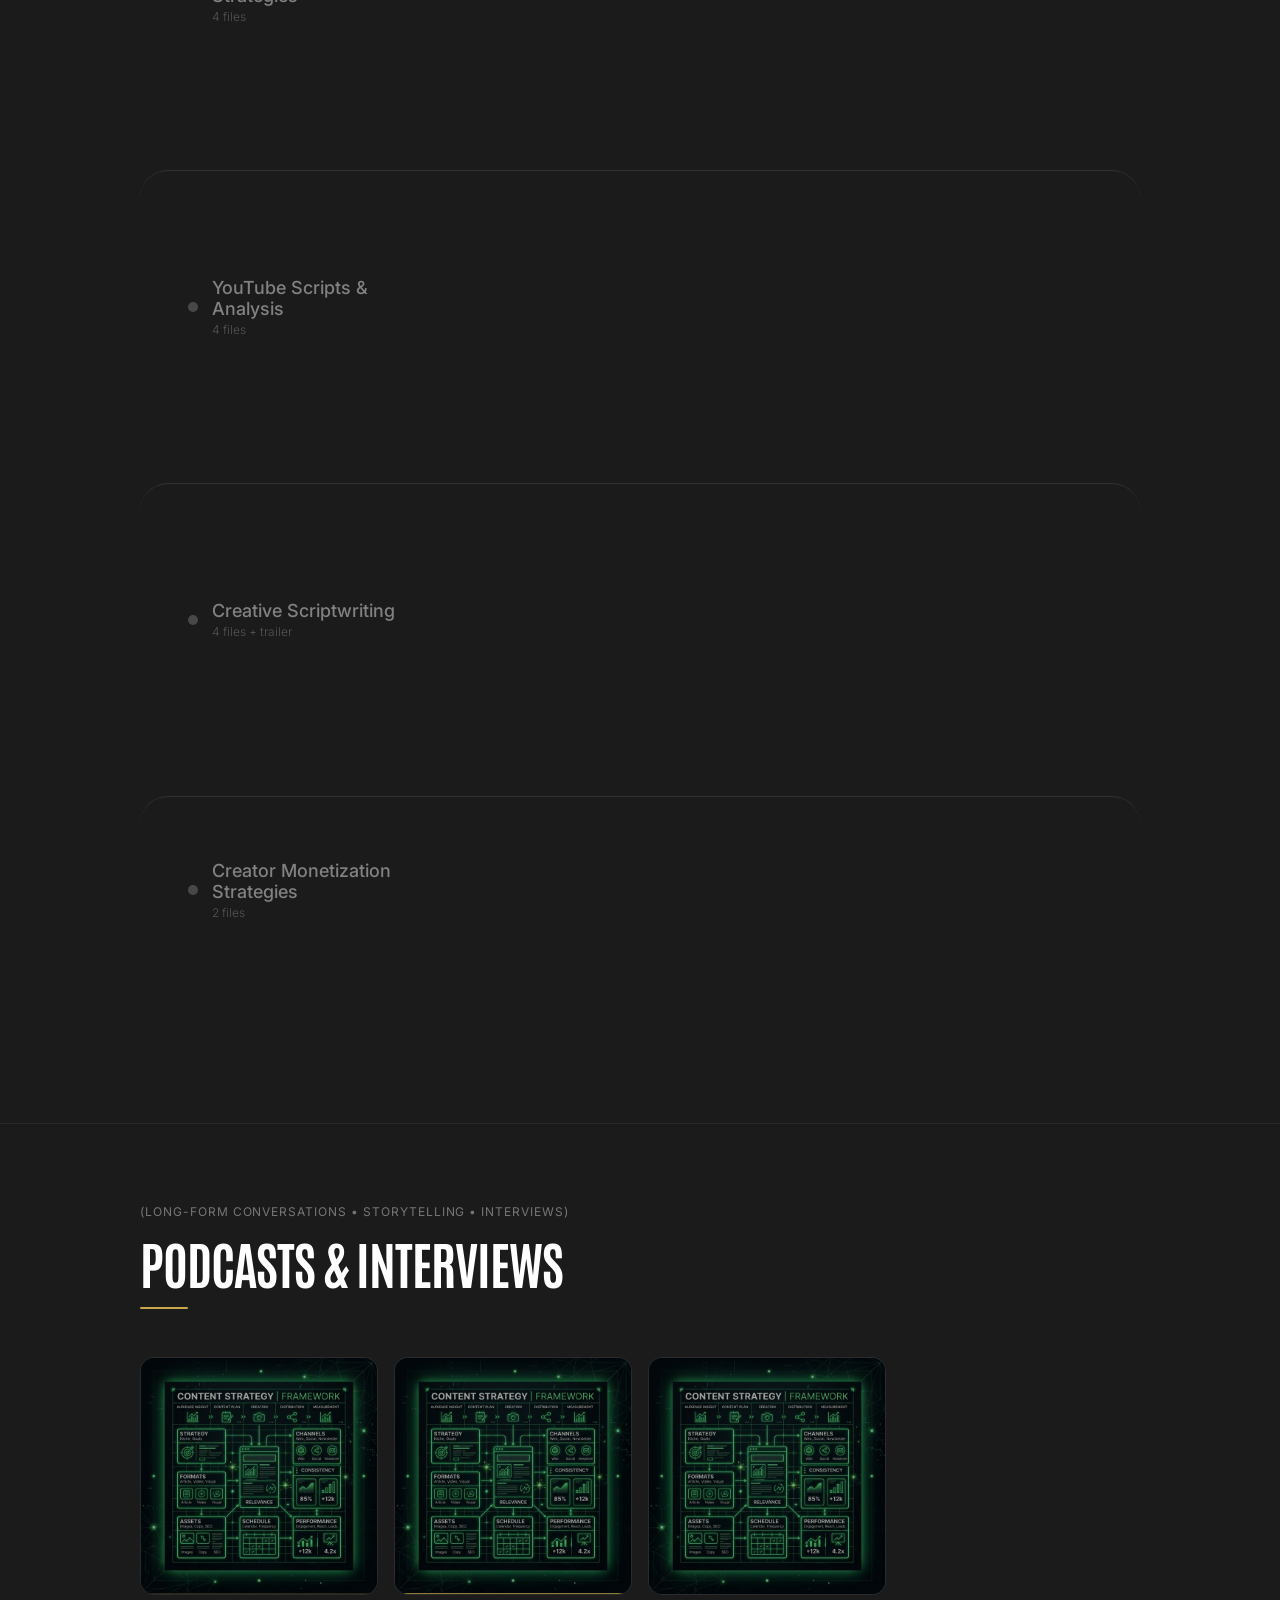
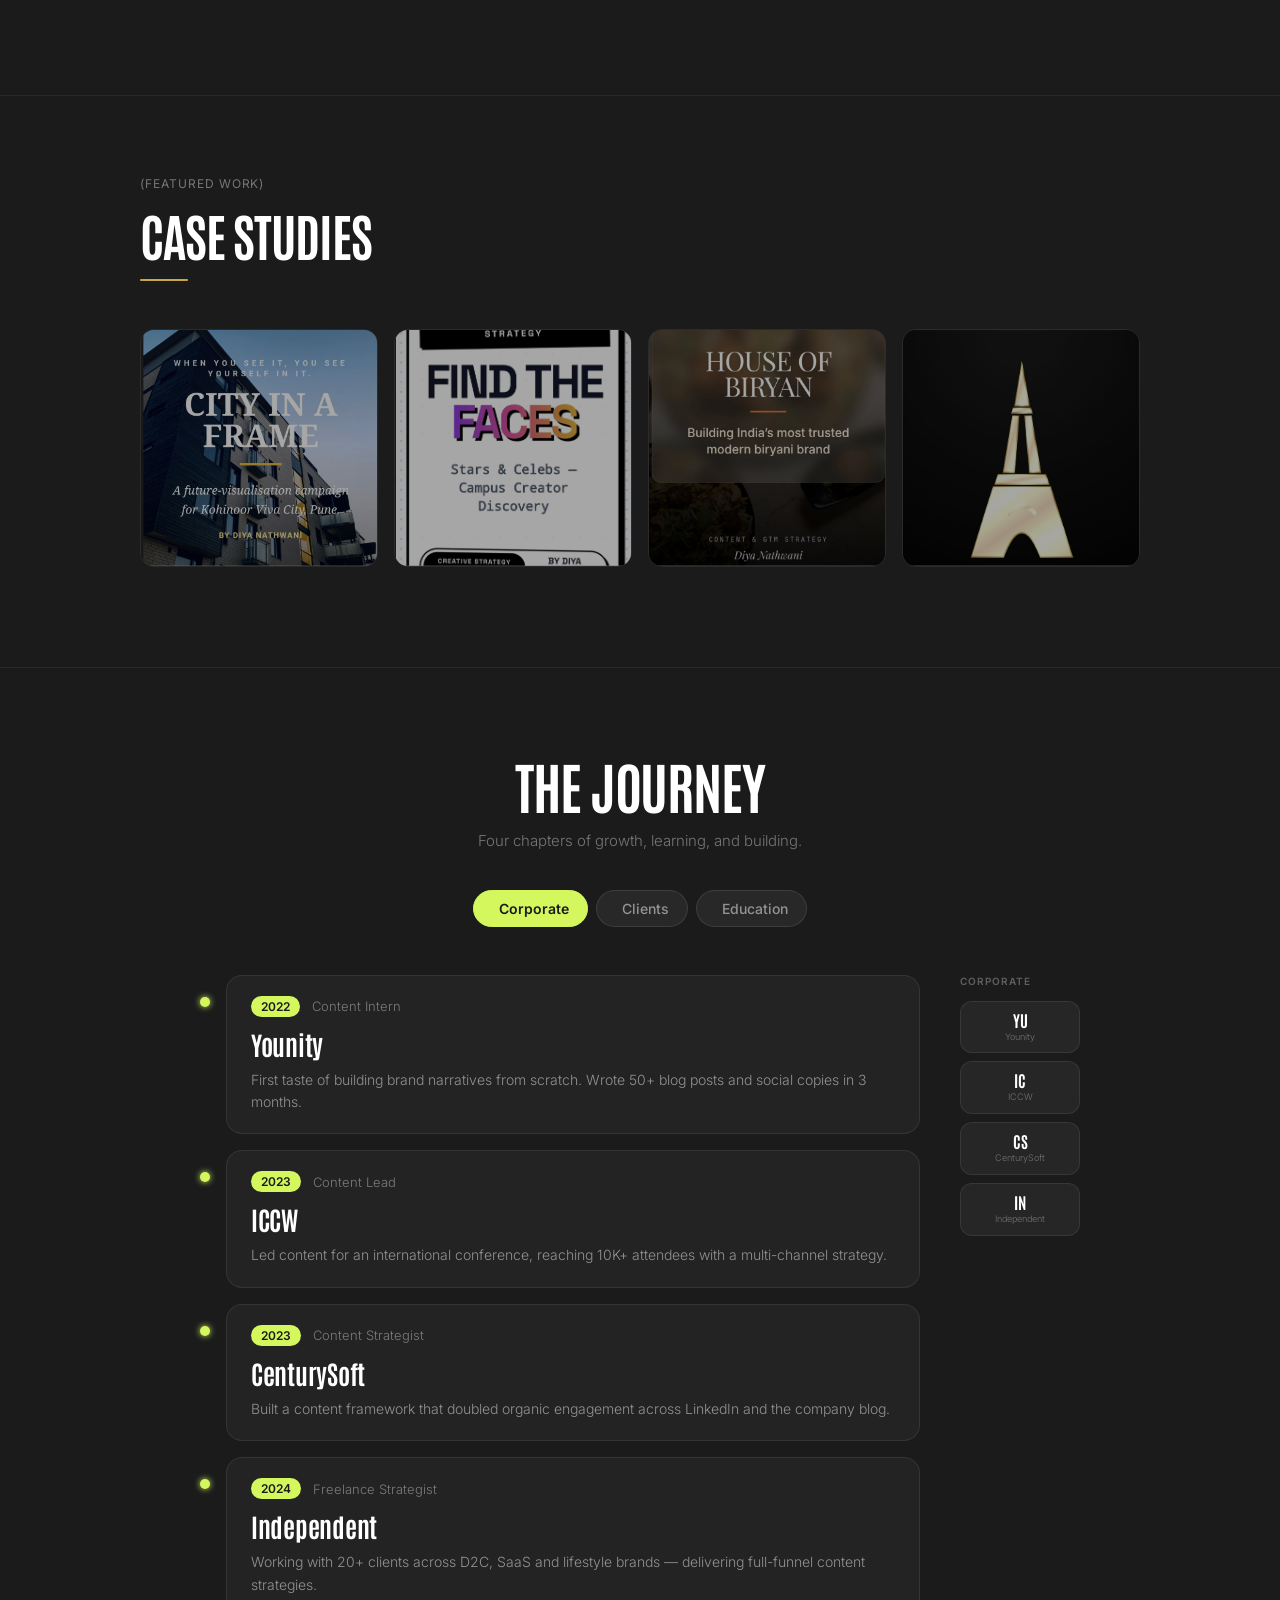
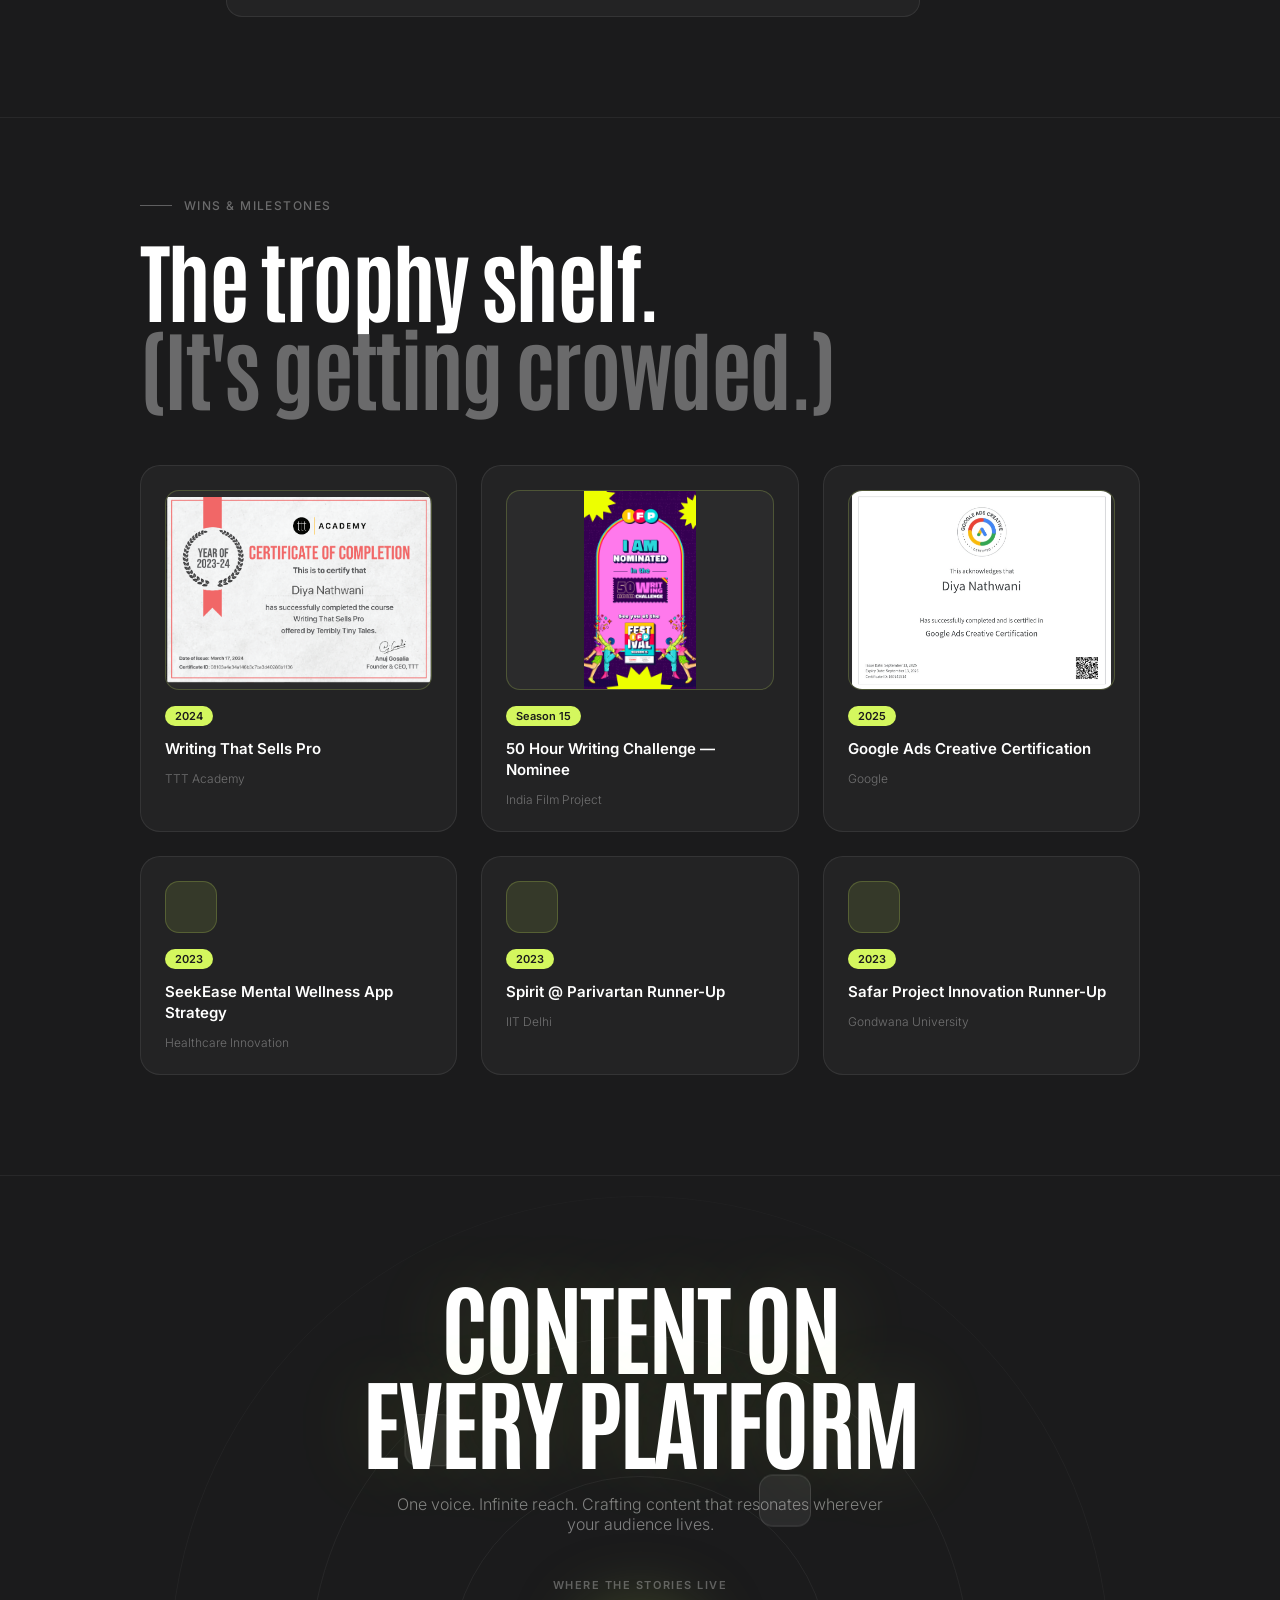
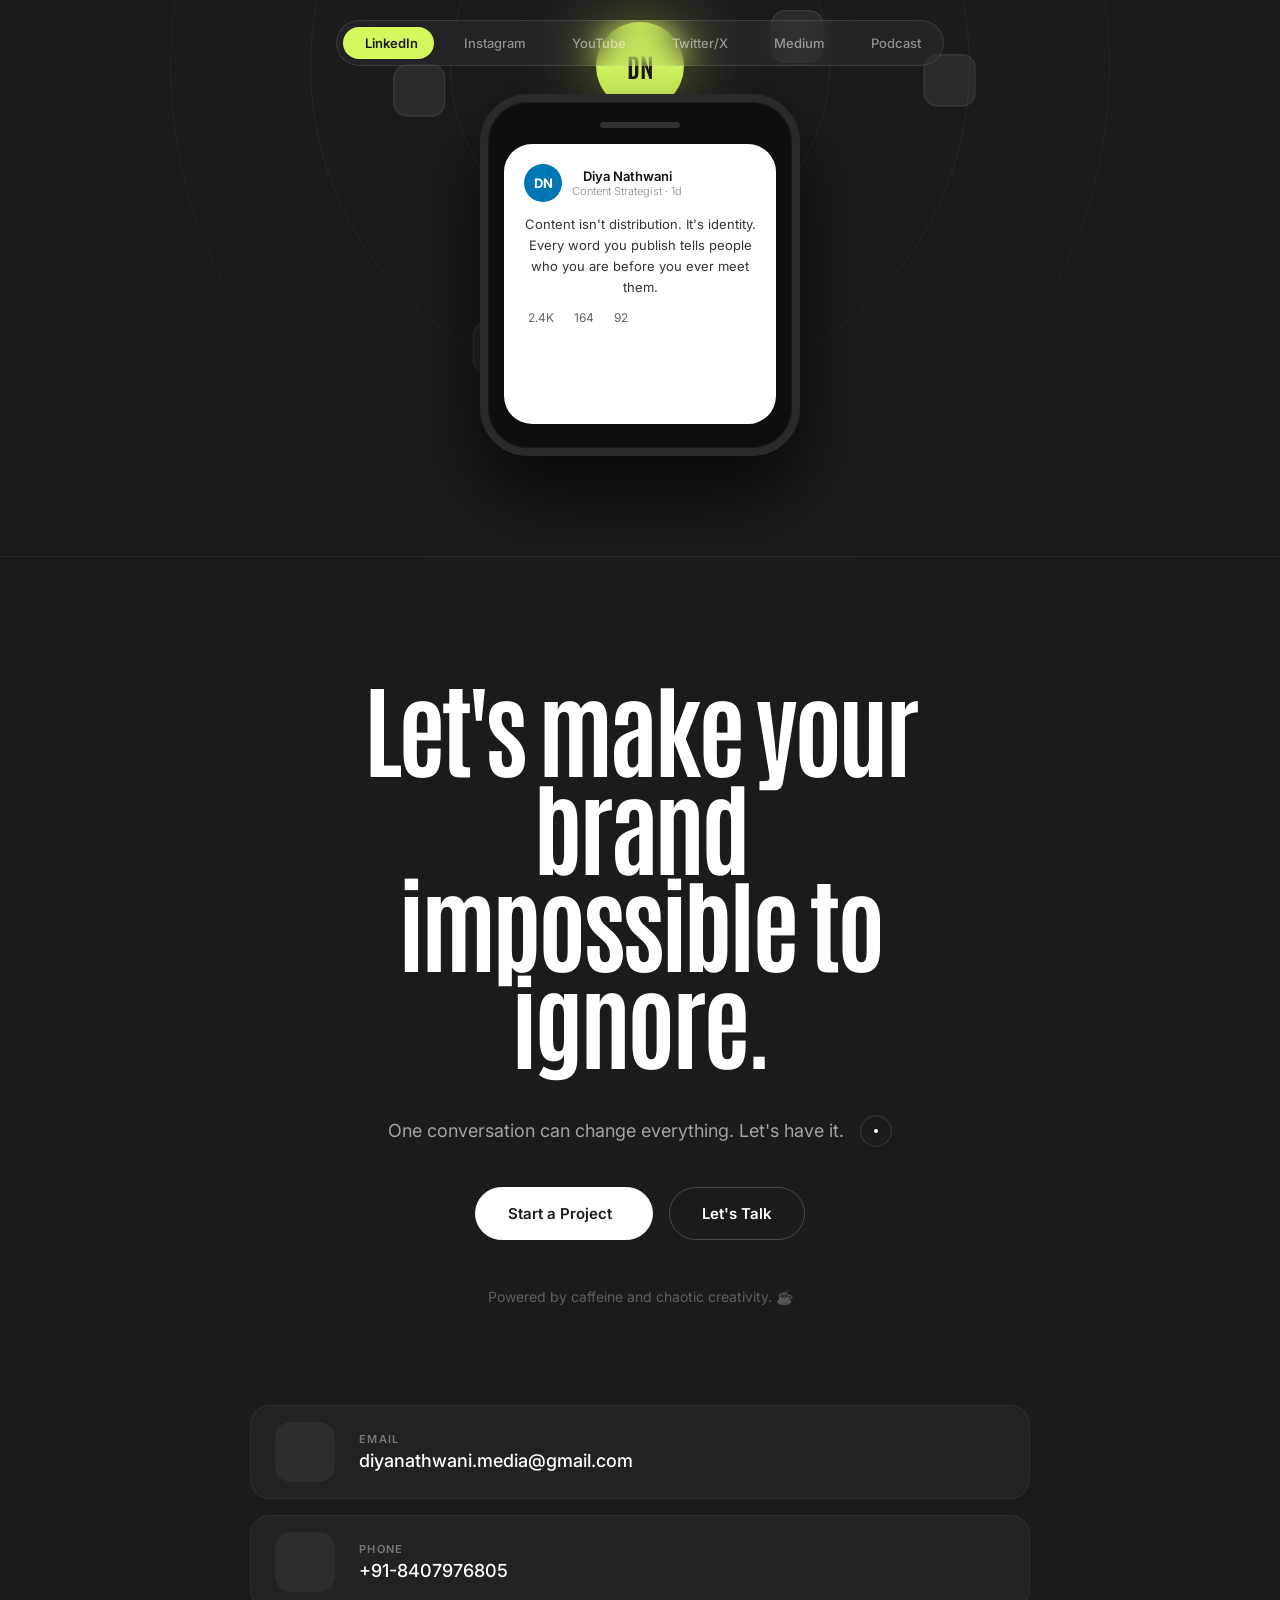
==== commit 3f1e8757: "risk to remove prev stuff" ====
--- a/index.html
+++ b/index.html
@@ -2116,6 +2116,8 @@
       }
     }
   </style>
+
+ 
   <section class="cs-section" aria-label="Case studies">
     <div class="cs-inner">
       <div class="cs-top">
@@ -2169,7 +2171,7 @@
   </section>
 
   <!-- ════ BEST WORK ════ -->
-  <!-- ════ BEST WORK ════ -->
+  <!-- COMMENTING COZ PREV VERSION
 <section class="bw-section" id="projects">
   <div class="bw-inner">
 
@@ -2178,7 +2180,7 @@
       <div class="bw-underline"></div>
     </div>
 
-    <!-- ── Content Strategy ── -->
+    <!-- 
     <div class="bw-row">
       <div class="bw-row-meta">
         <span class="bw-dot"></span>
@@ -2242,6 +2244,7 @@
     </div>
 
     <!-- ── Creative Writing ── -->
+  <!--
     <div class="bw-row">
       <div class="bw-row-meta">
         <span class="bw-dot"></span>
@@ -2264,7 +2267,7 @@
       <div class="bw-arrow"><i class="ph ph-arrow-right"></i></div>
     </div>
 
-    <!-- ── Script Writing ── -->
+    <!-- 
 <div class="bw-row">
   <div class="bw-row-meta">
     <span class="bw-dot"></span>
@@ -2276,7 +2279,7 @@
 
   <div class="bw-cards">
 
-    <!-- YouTube Video -->
+    <!-- 
     <div class="bw-card" style="padding:0;">
       <iframe width="100%" height="200"
         src="https://www.youtube.com/embed/9L3ntS7tvsY"
@@ -2290,7 +2293,7 @@
       </div>
     </div>
 
-    <!-- Drive Video -->
+    <!-- 
     <a href="https://drive.google.com/file/d/1rafALEAdPkjOAcdO4vKKSu1L2Ru1b2tQ/view"
        target="_blank"
        class="bw-card">
@@ -2306,7 +2309,7 @@
   <div class="bw-arrow"><i class="ph ph-arrow-right"></i></div>
 </div>
 
-    <!-- ── Podcast Writing ── -->
+    <!-- 
     <div class="bw-row">
       <div class="bw-row-meta">
         <span class="bw-dot"></span>
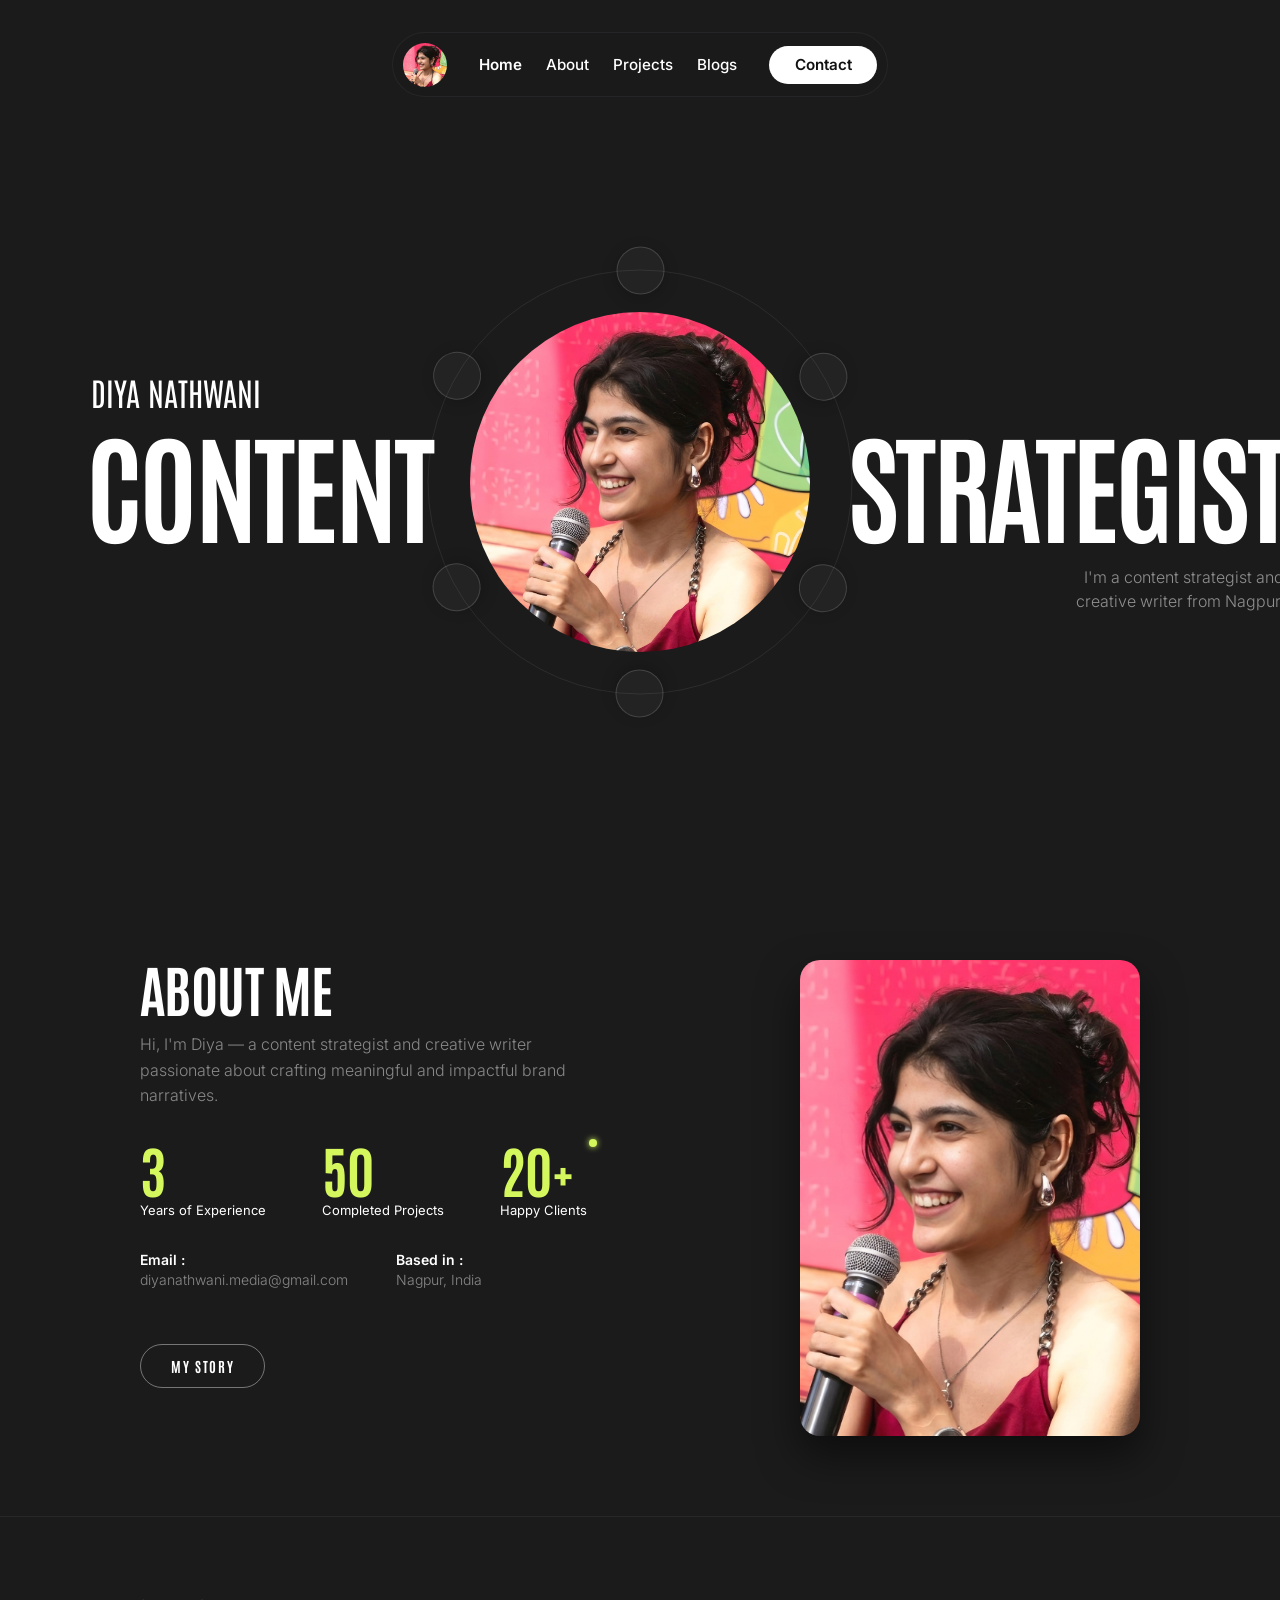
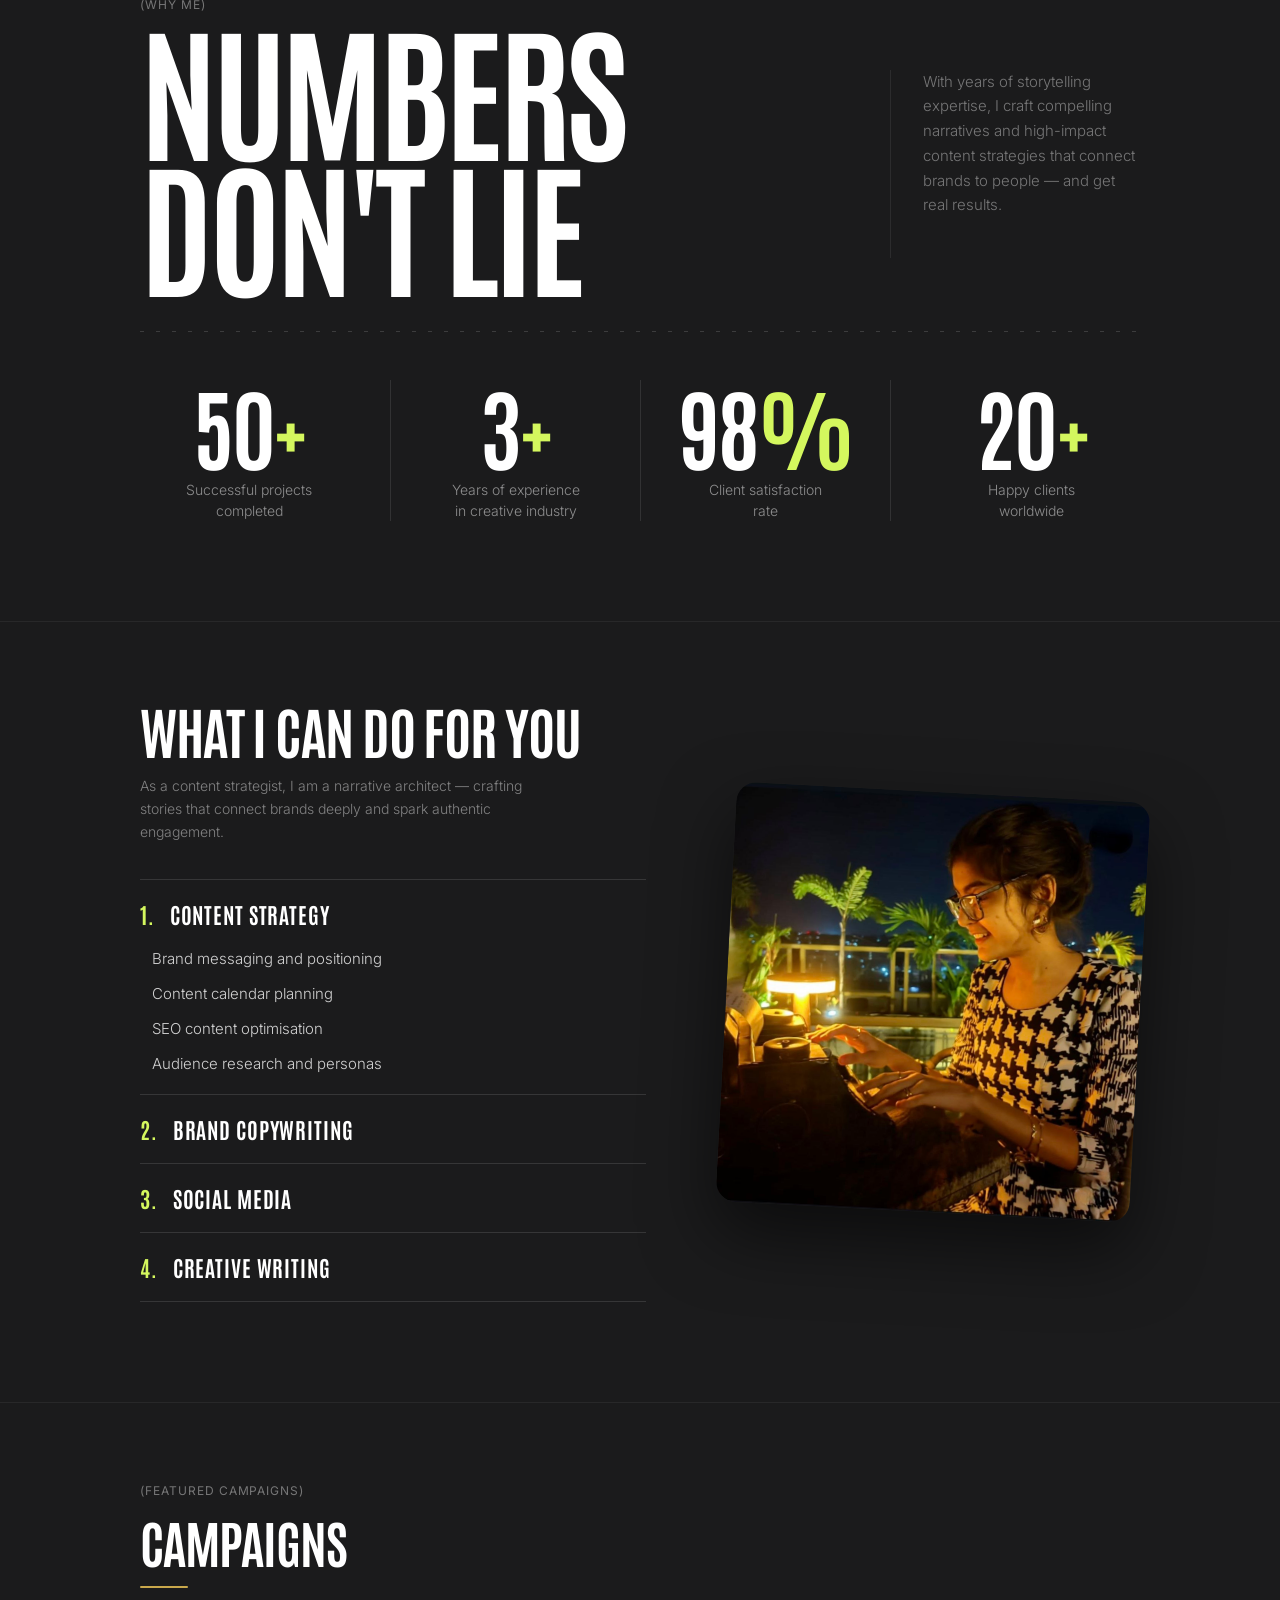
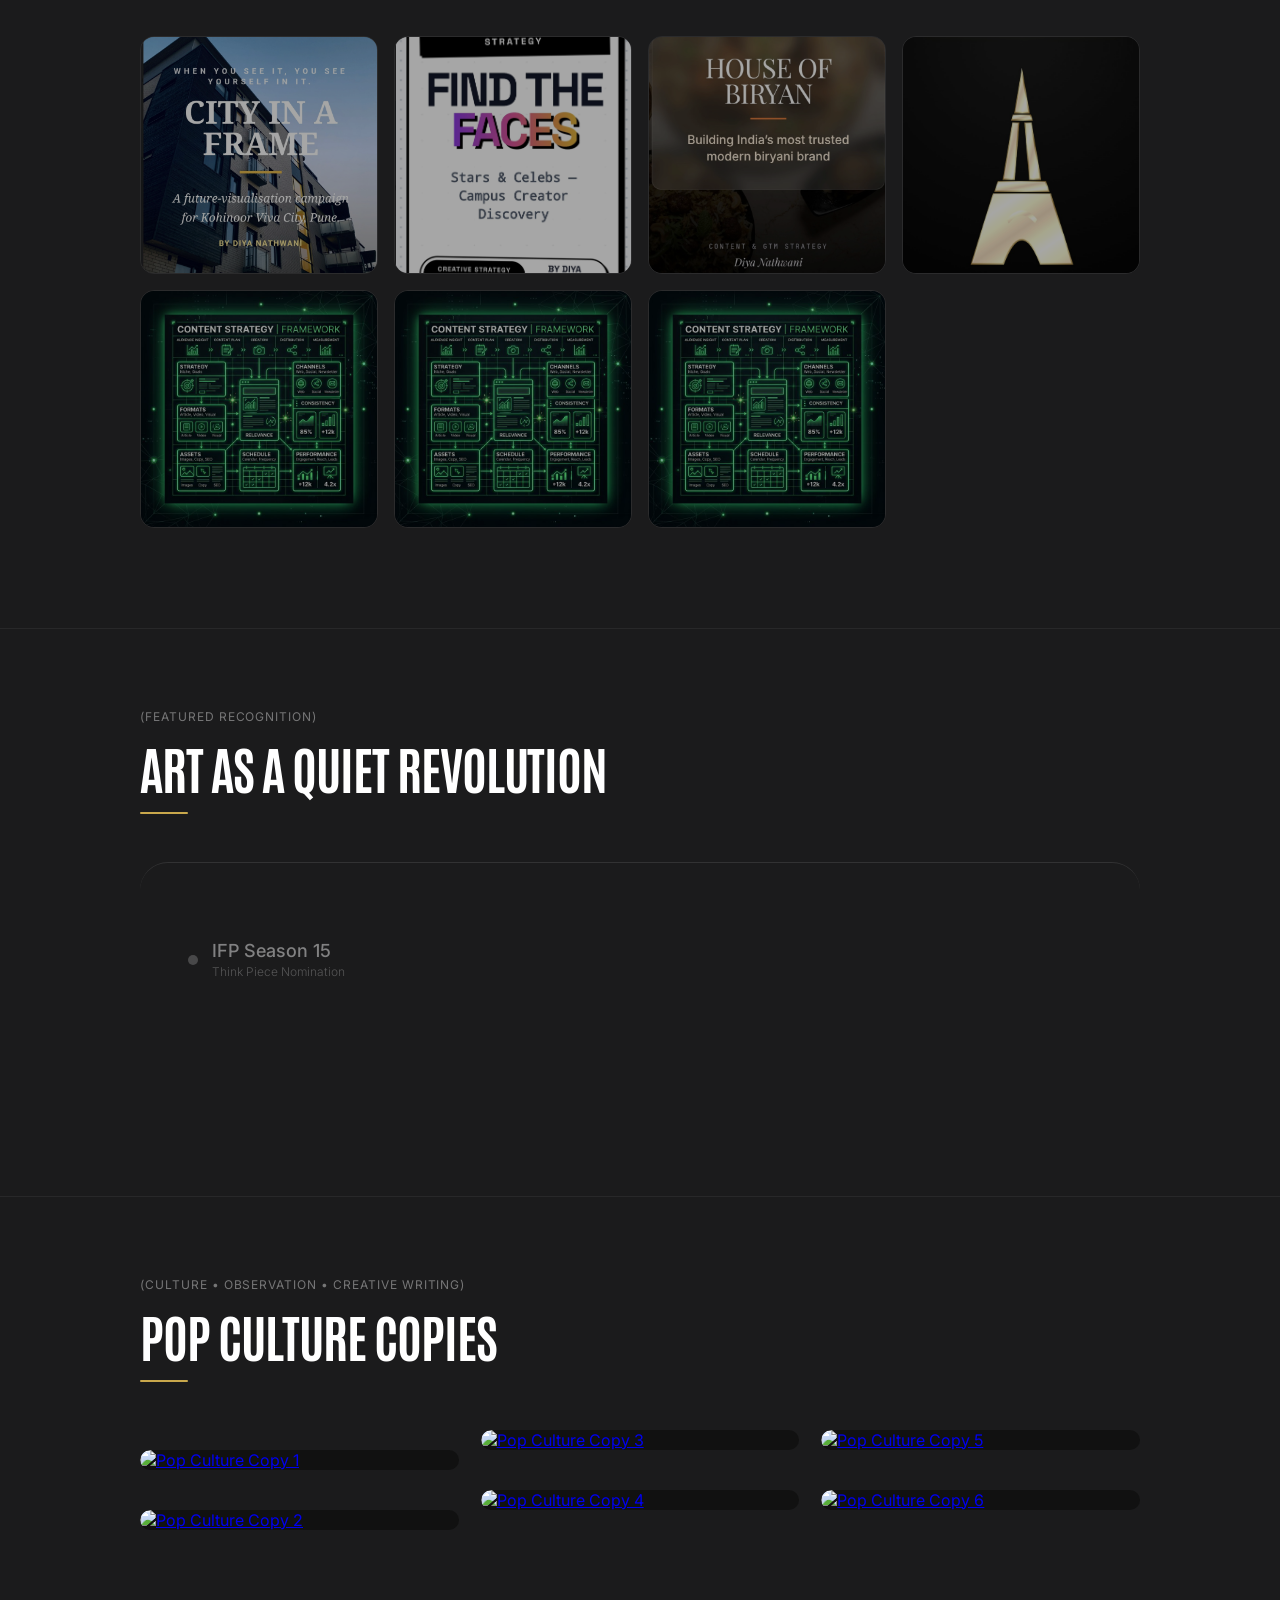
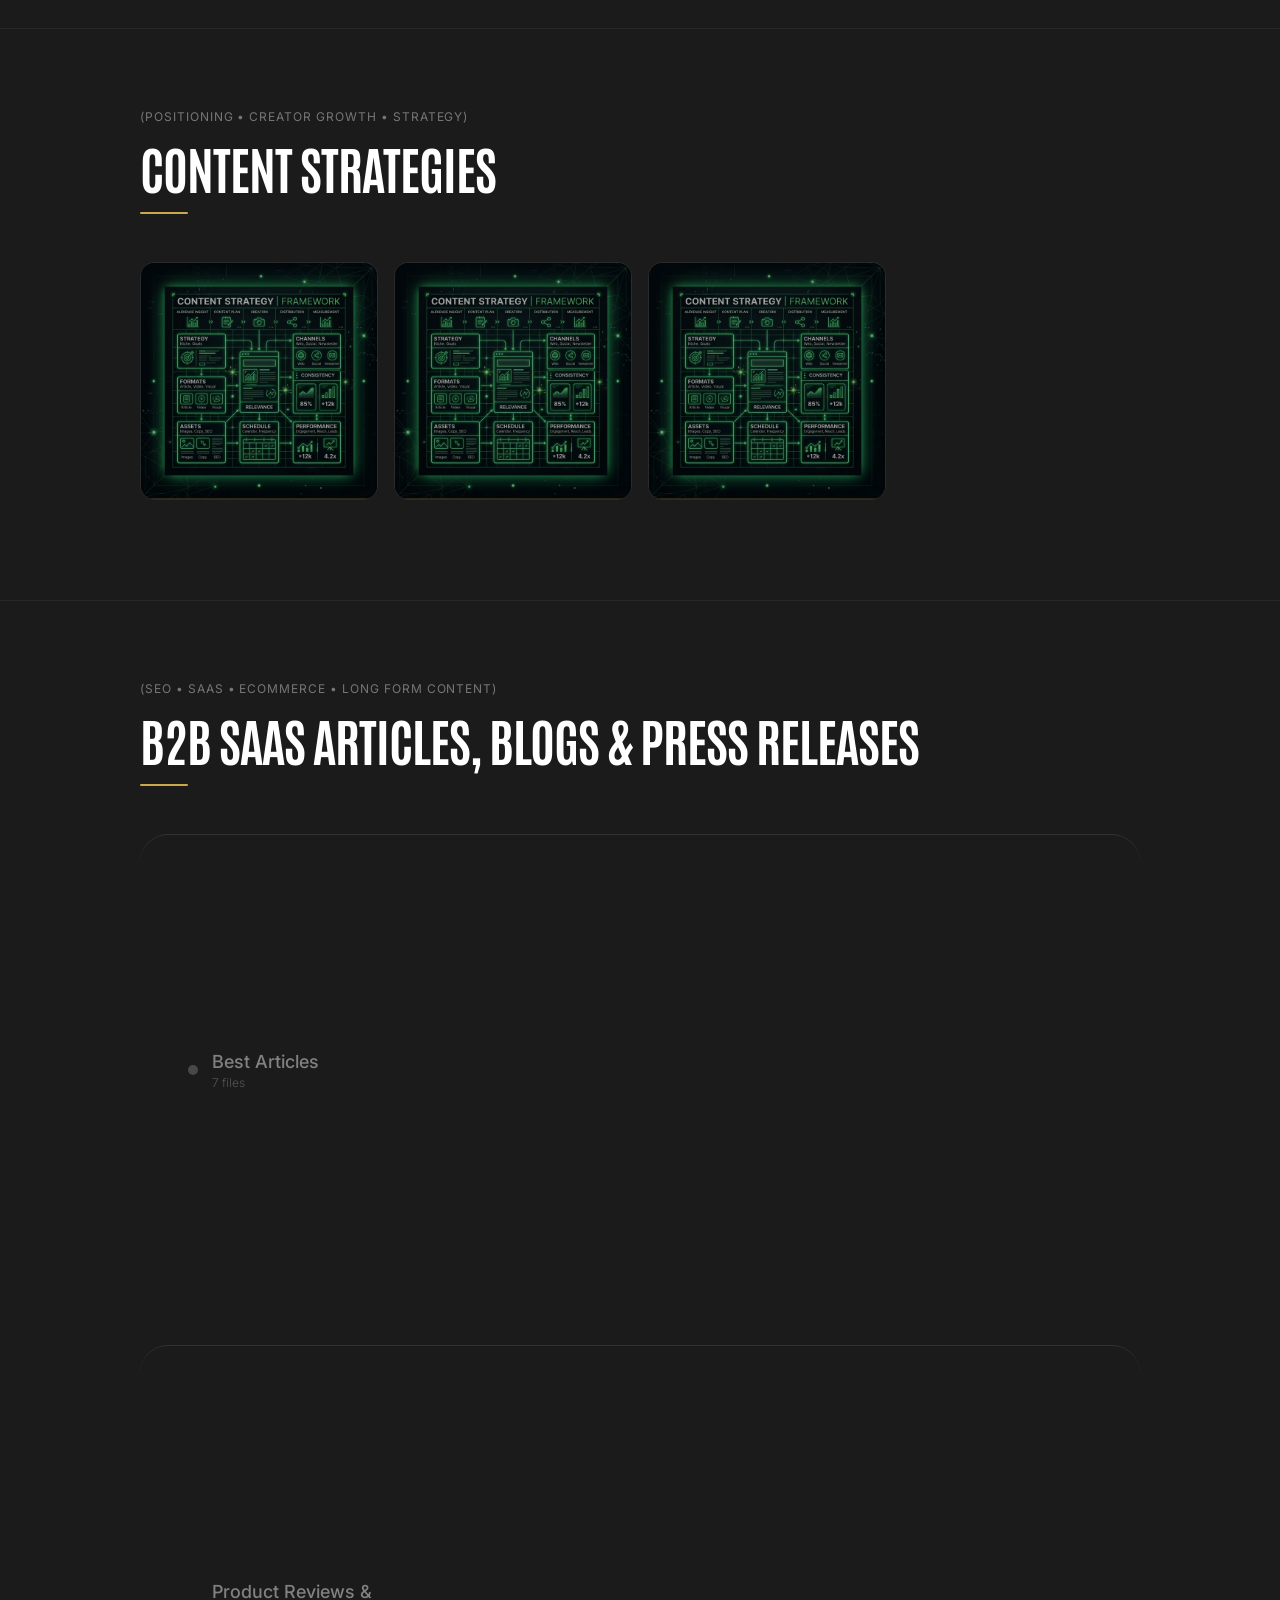
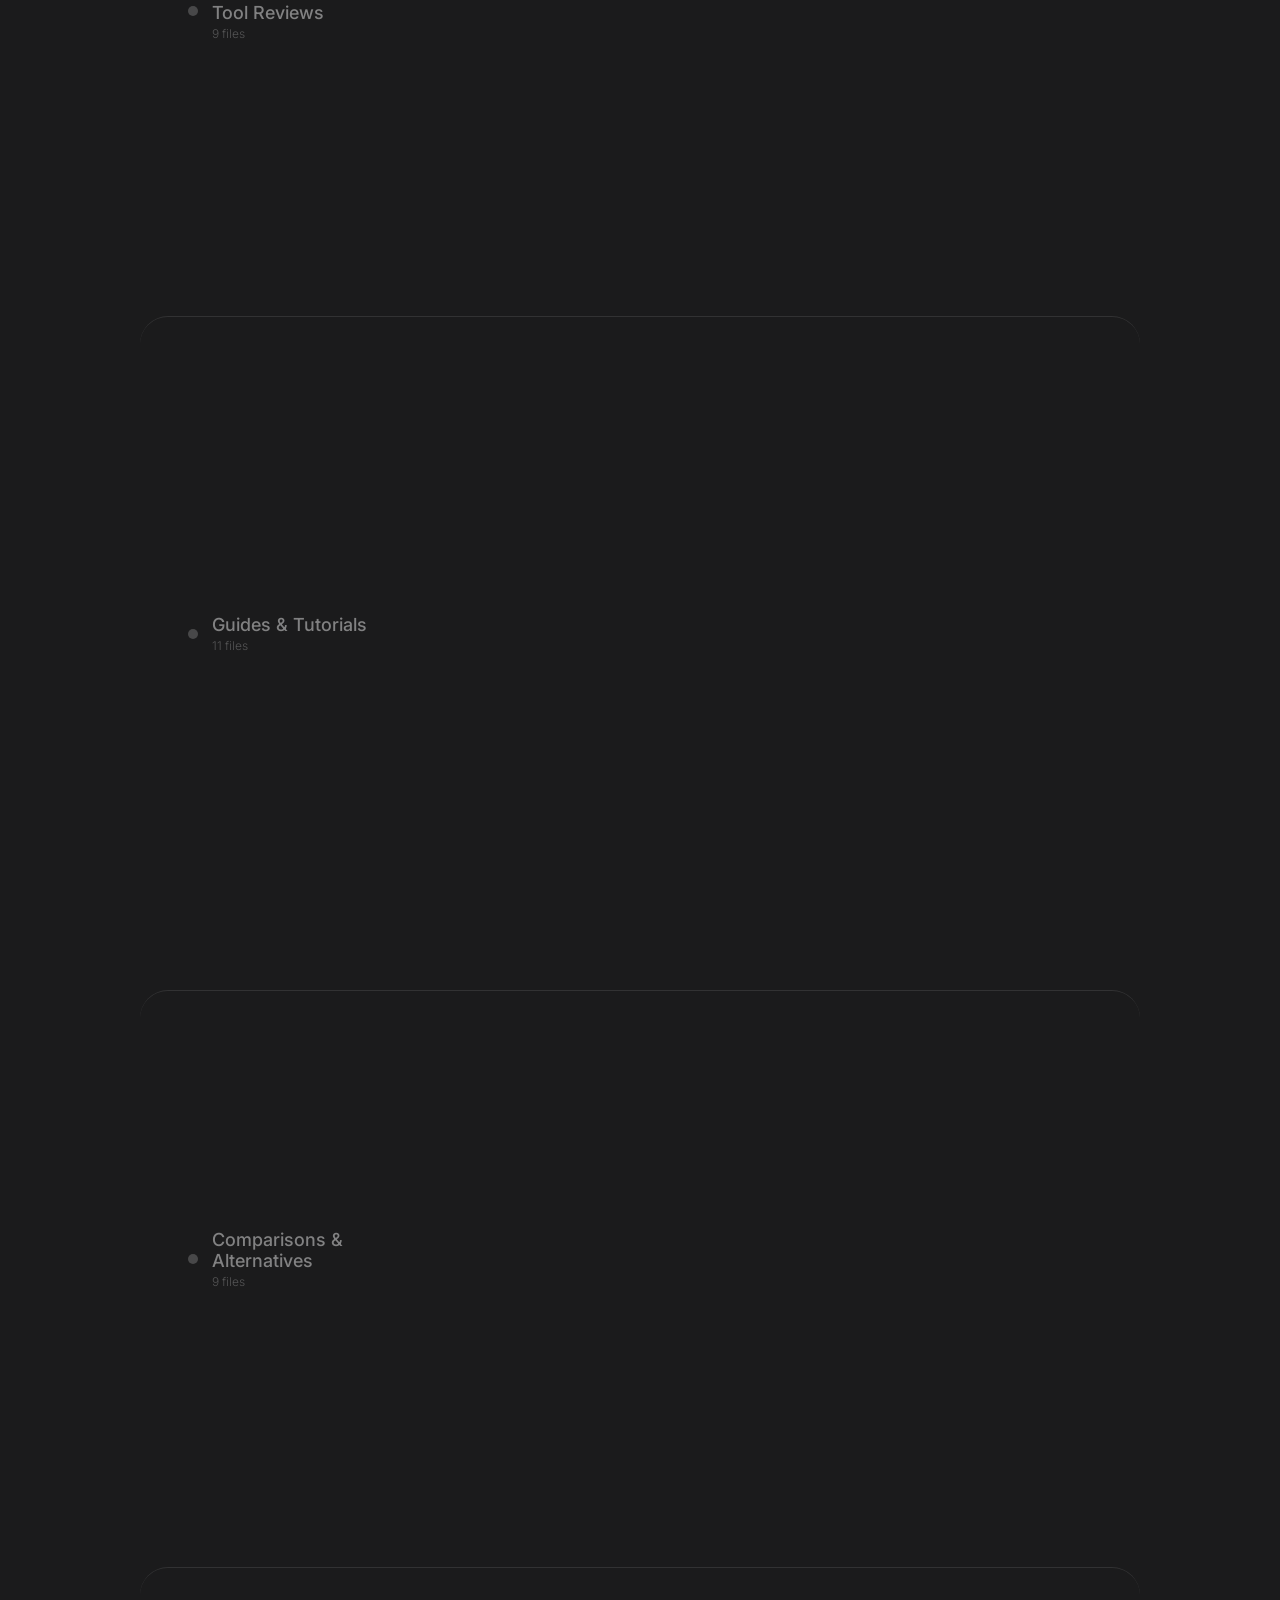
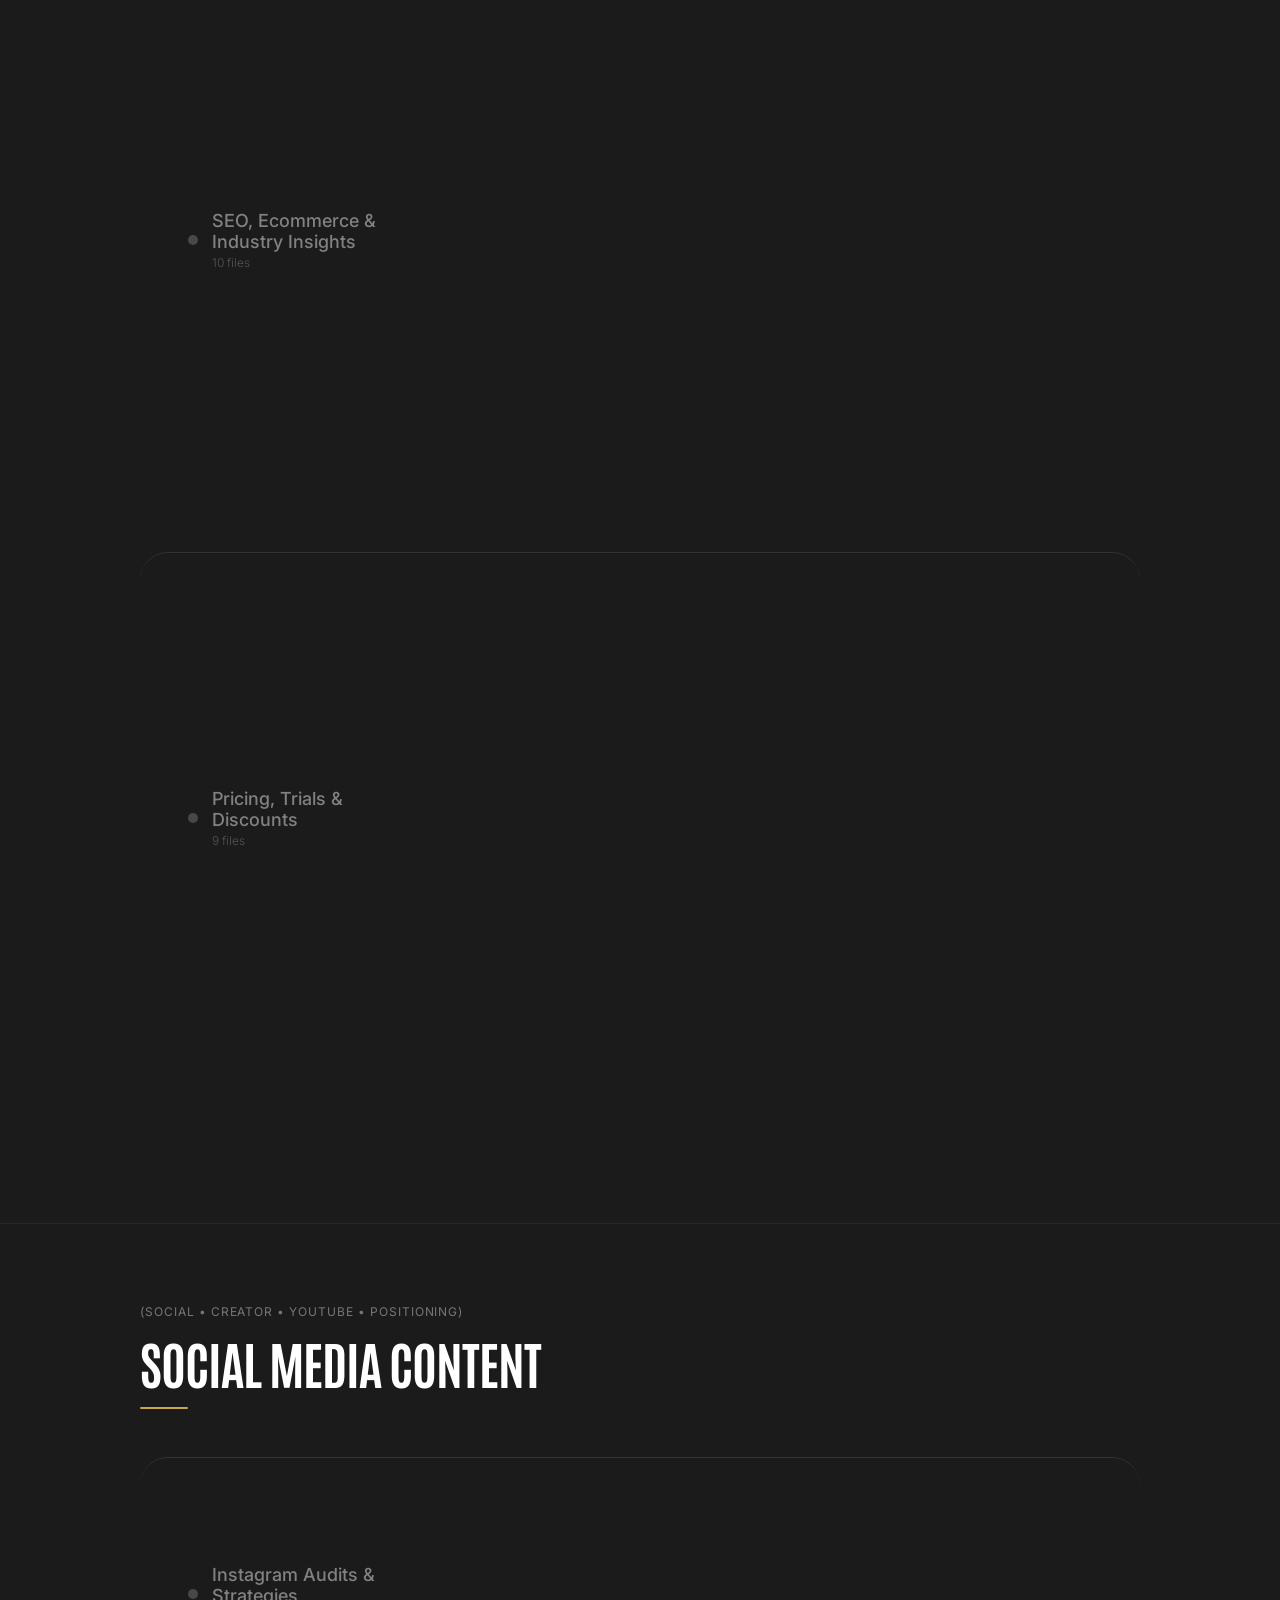
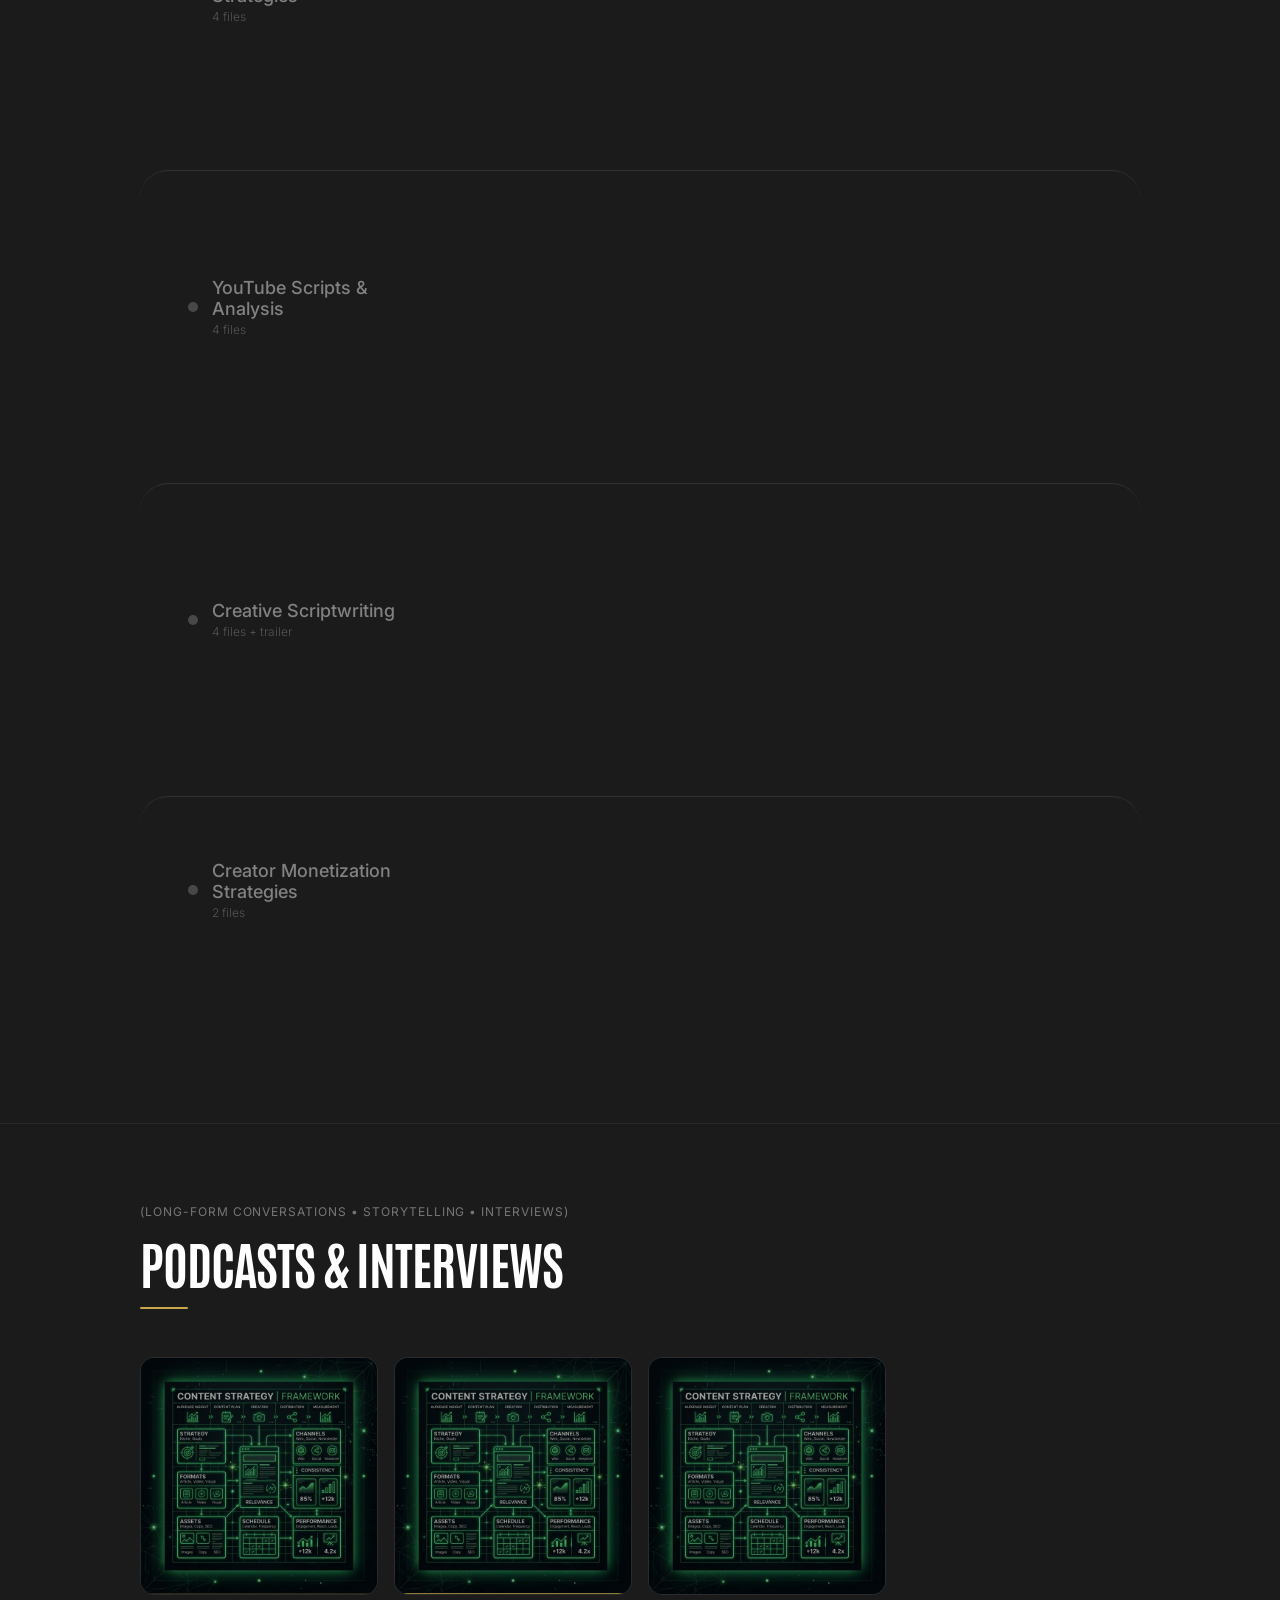
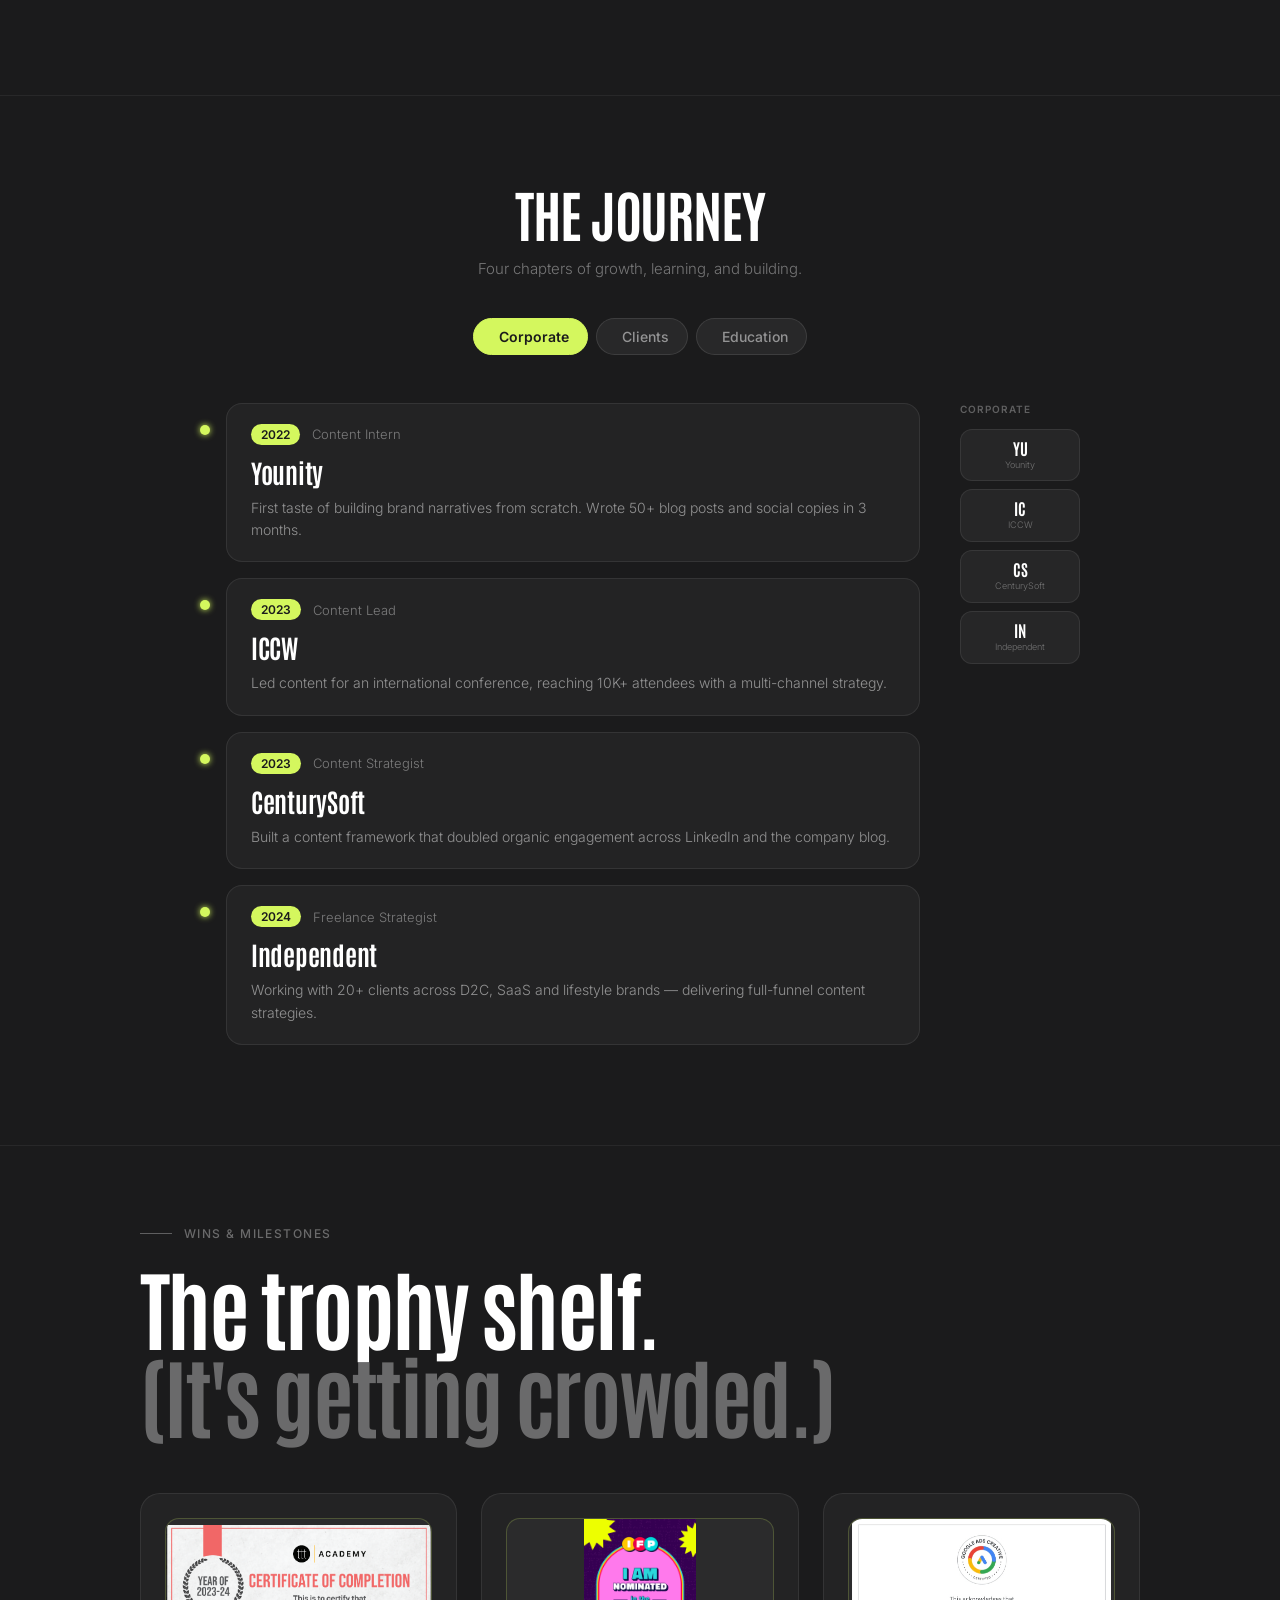
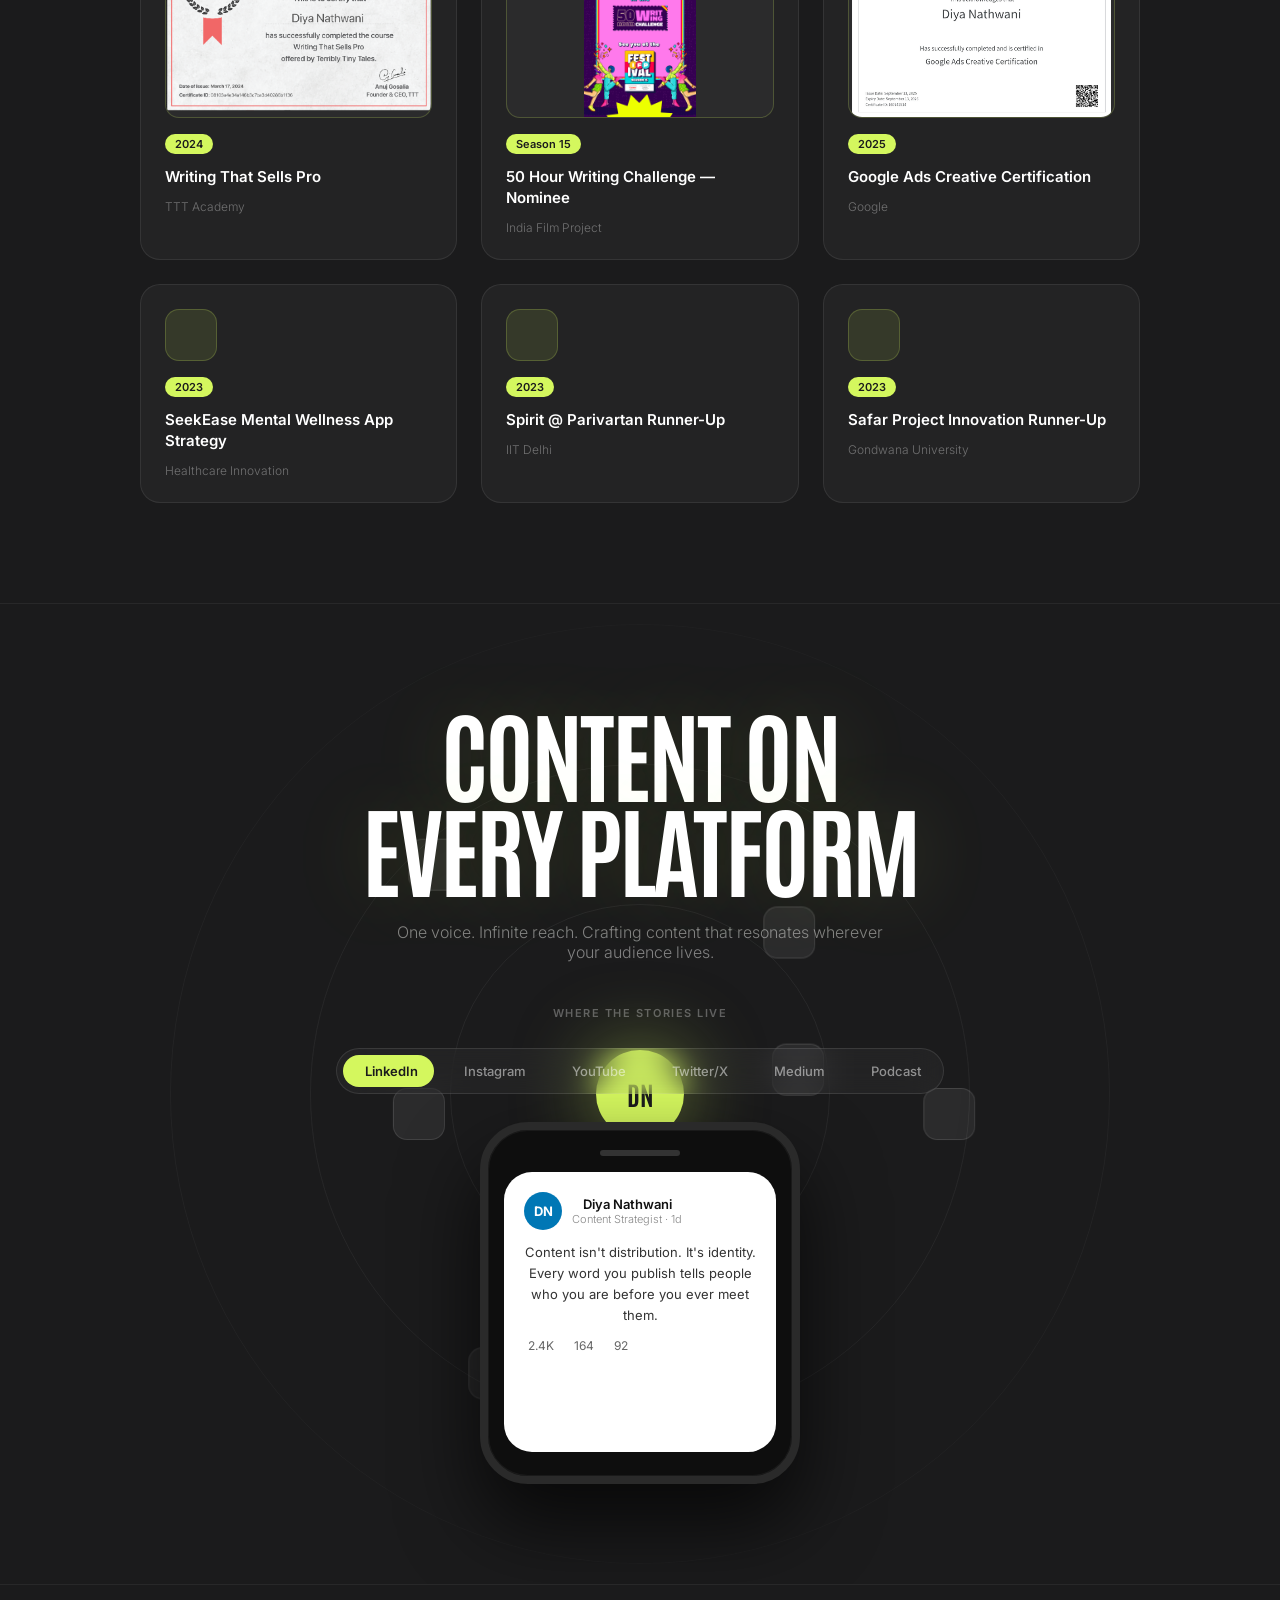
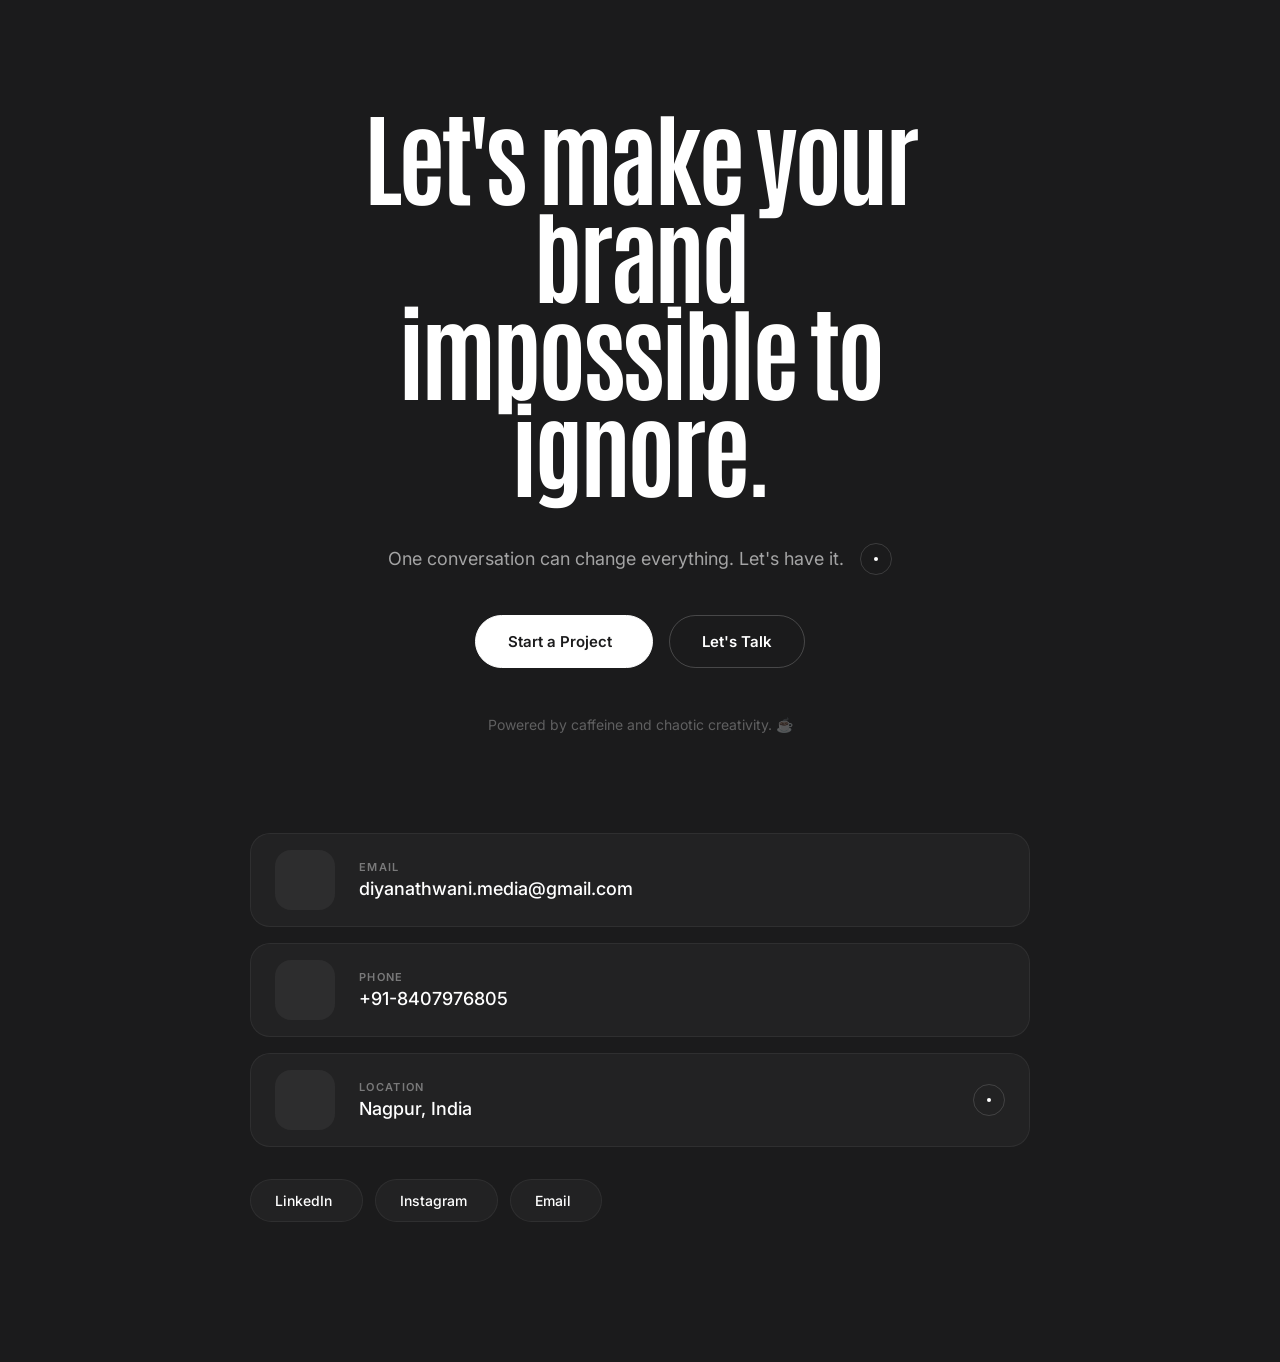
==== commit 0c4922b3: "last was success now try for case study removal" ====
--- a/index.html
+++ b/index.html
@@ -2117,7 +2117,7 @@
     }
   </style>
 
- 
+ <!--
   <section class="cs-section" aria-label="Case studies">
     <div class="cs-inner">
       <div class="cs-top">
